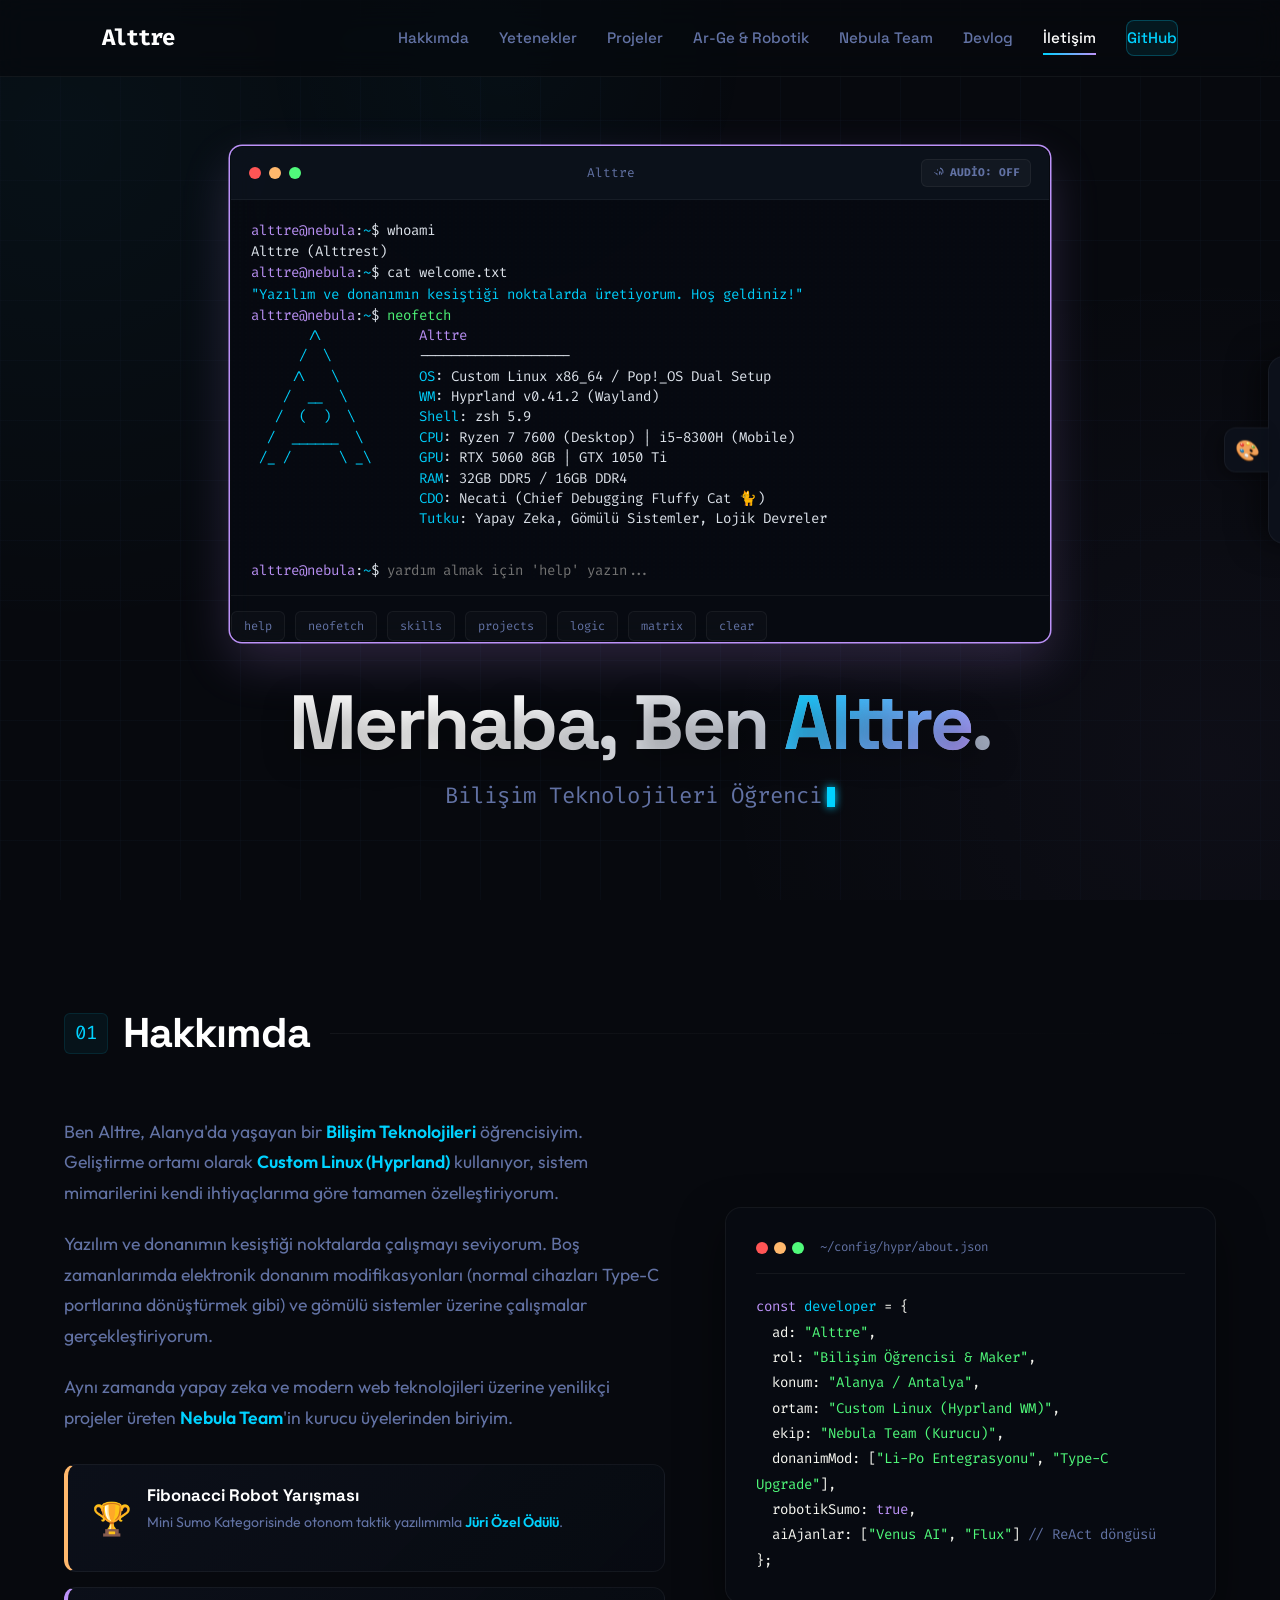
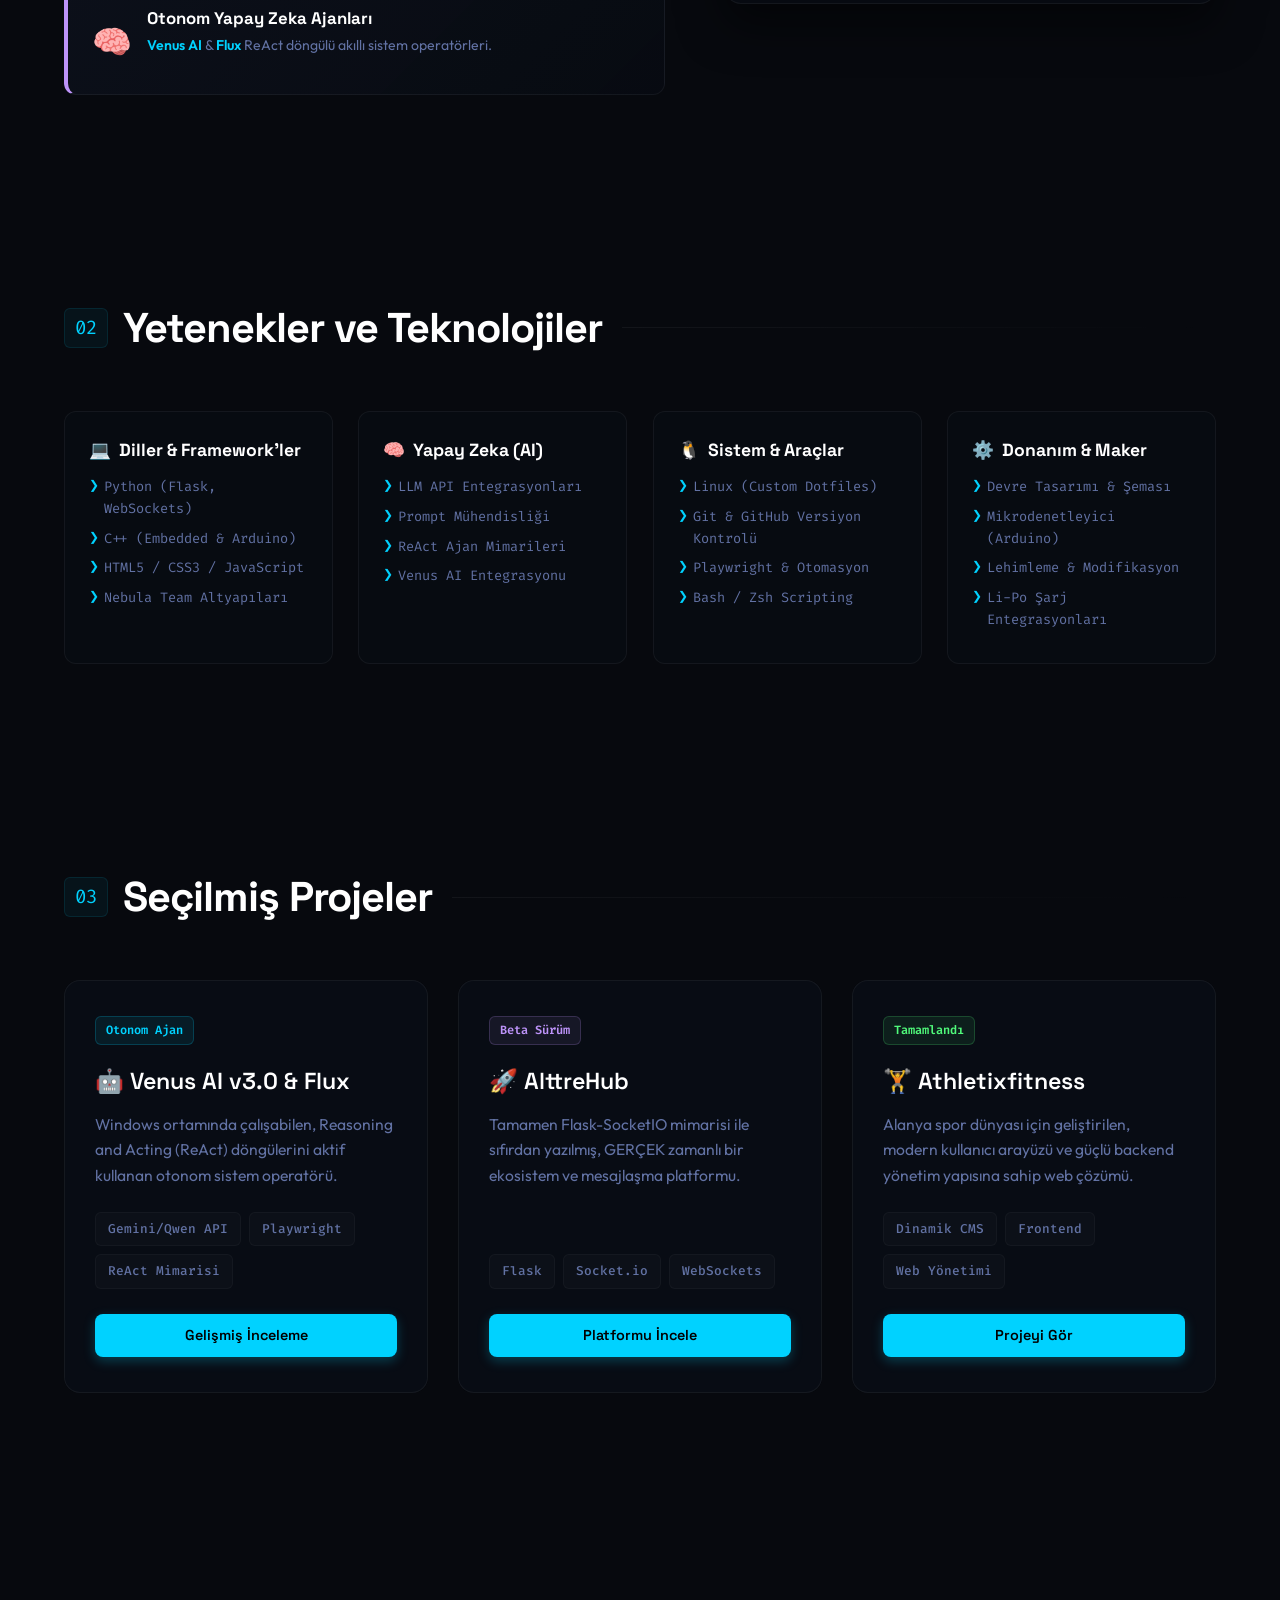
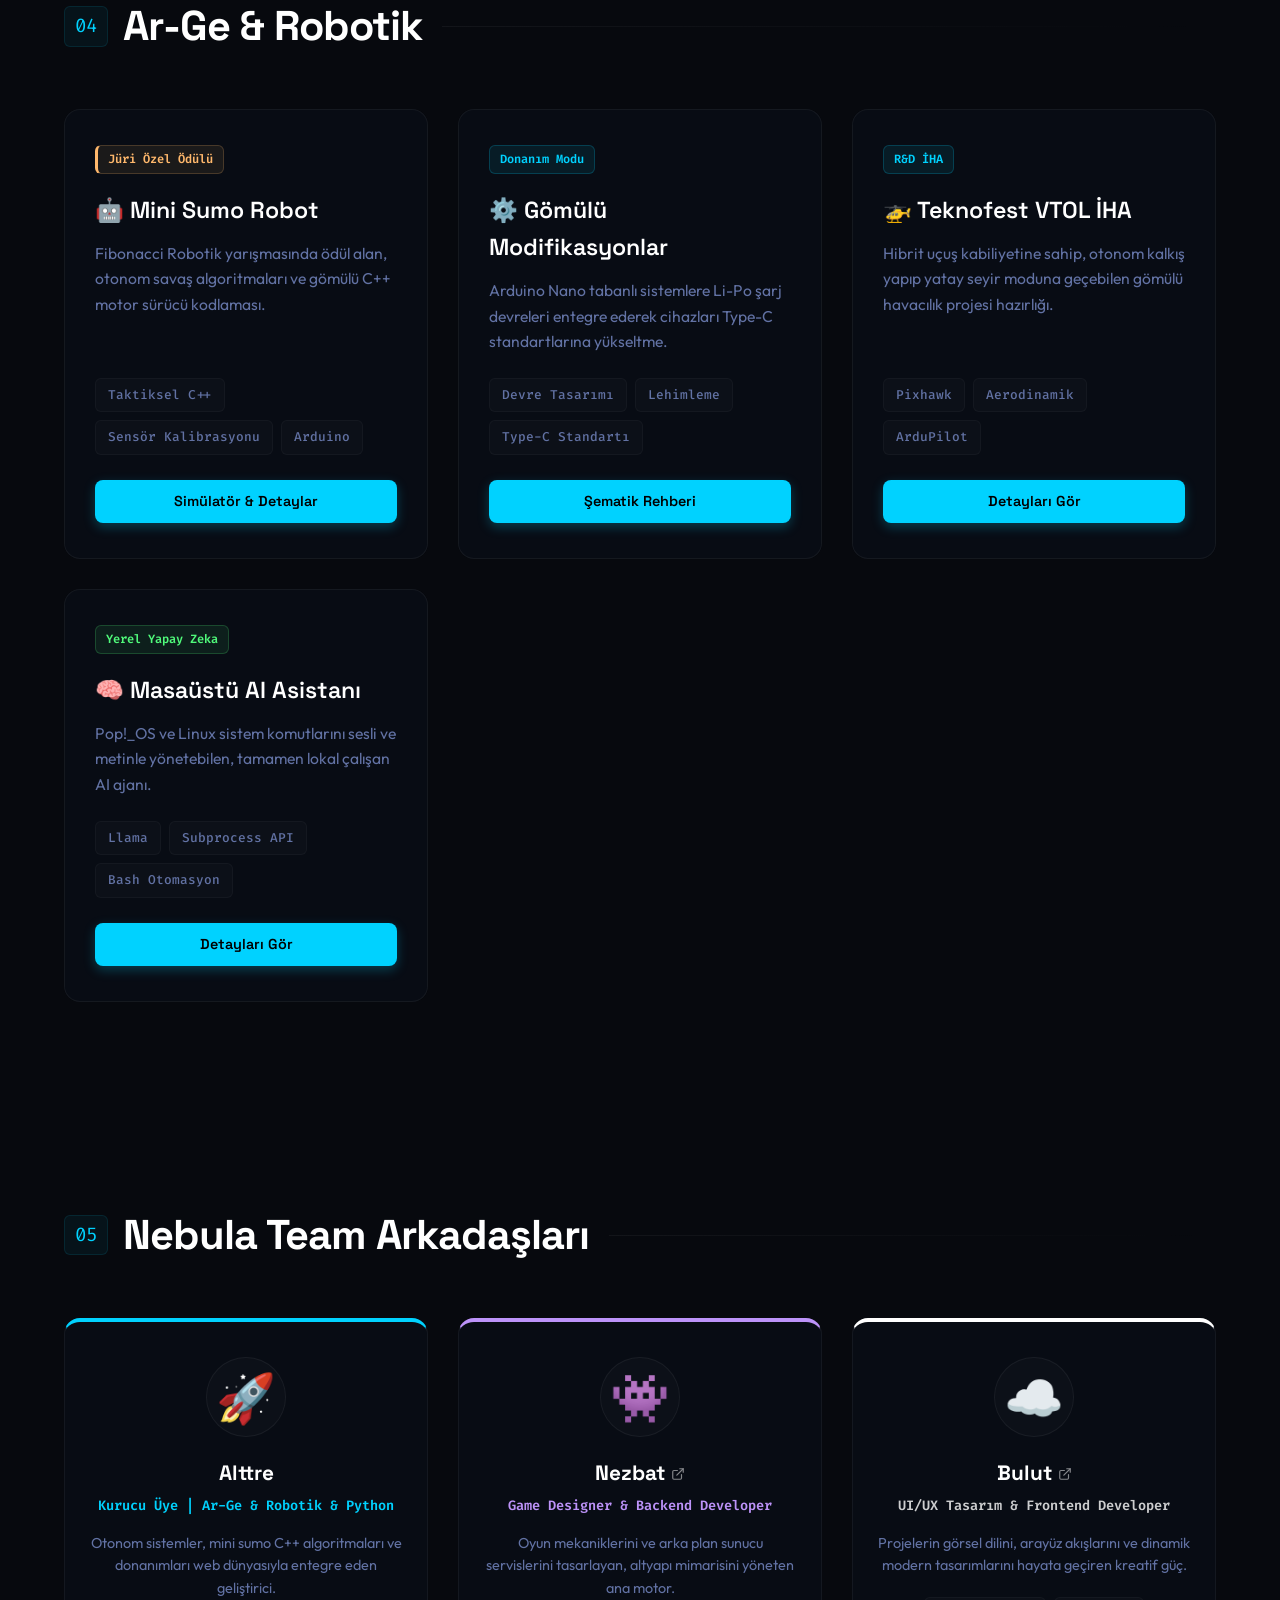
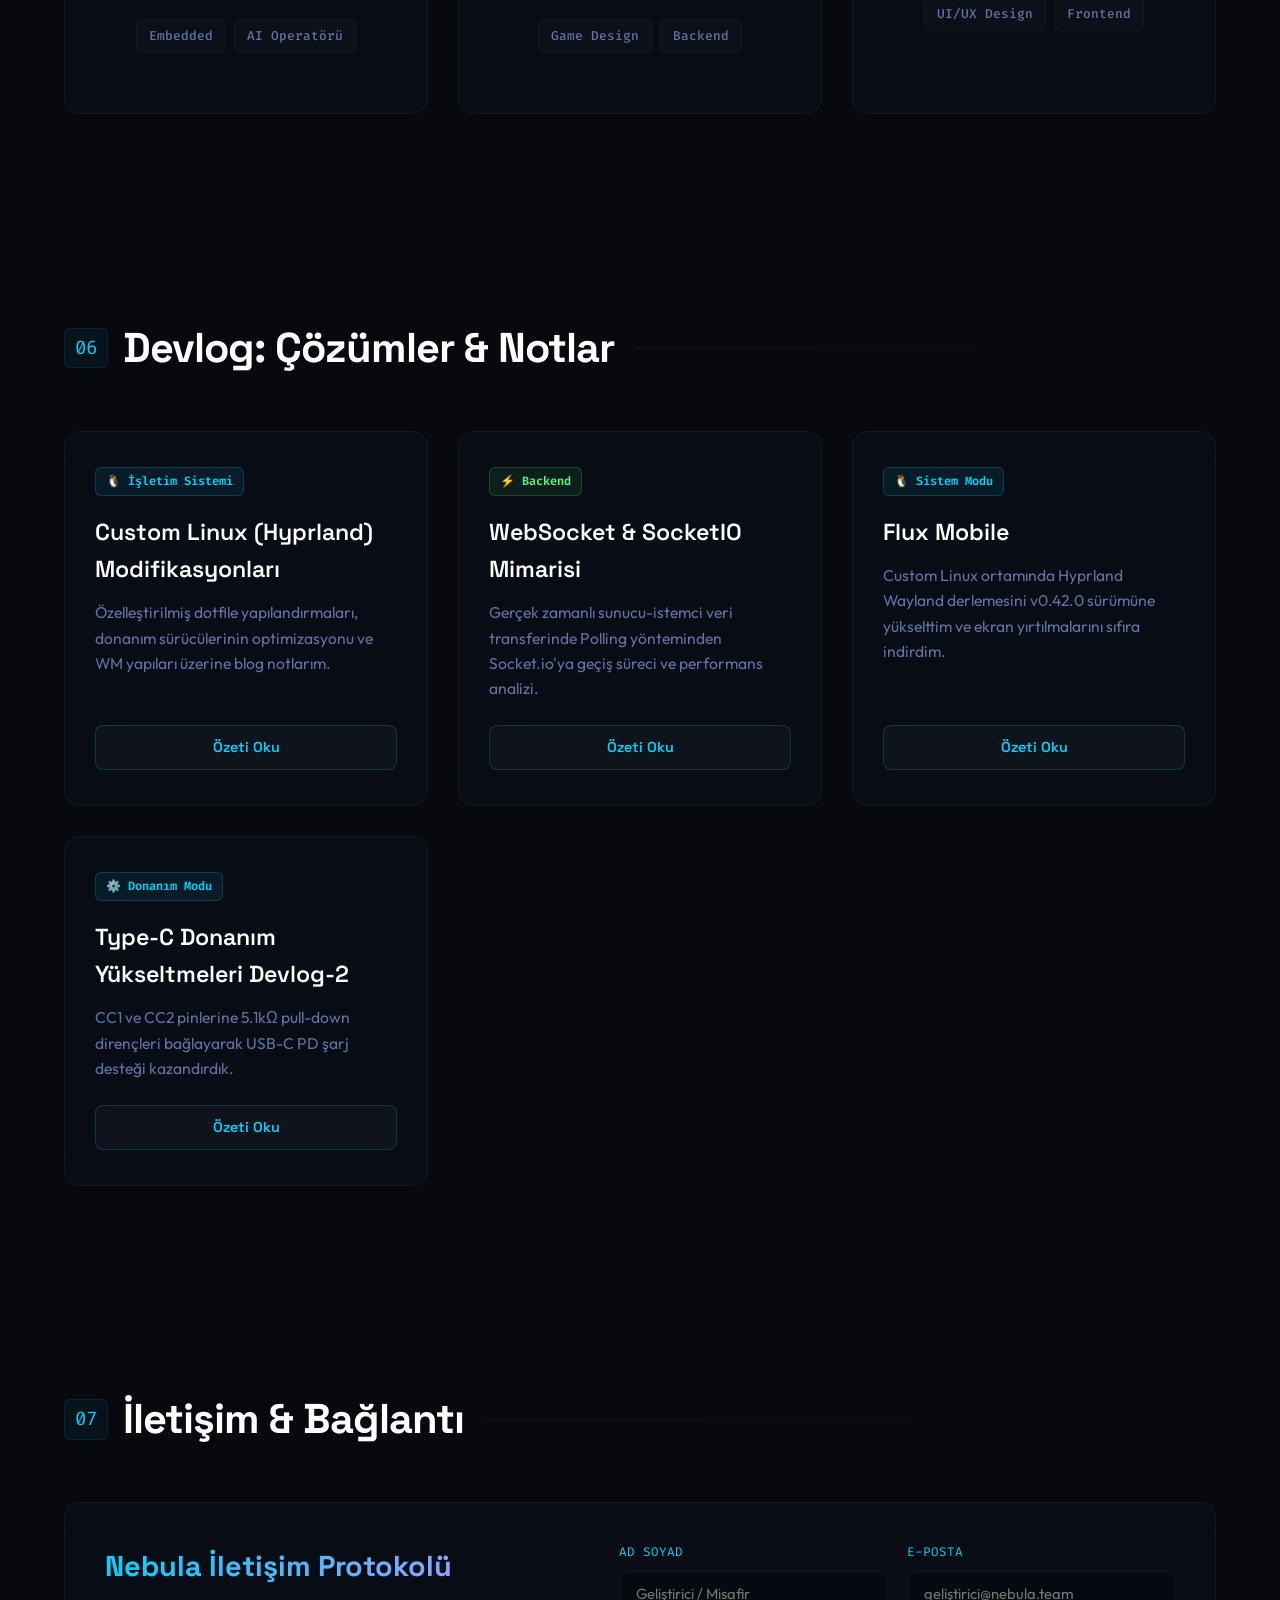
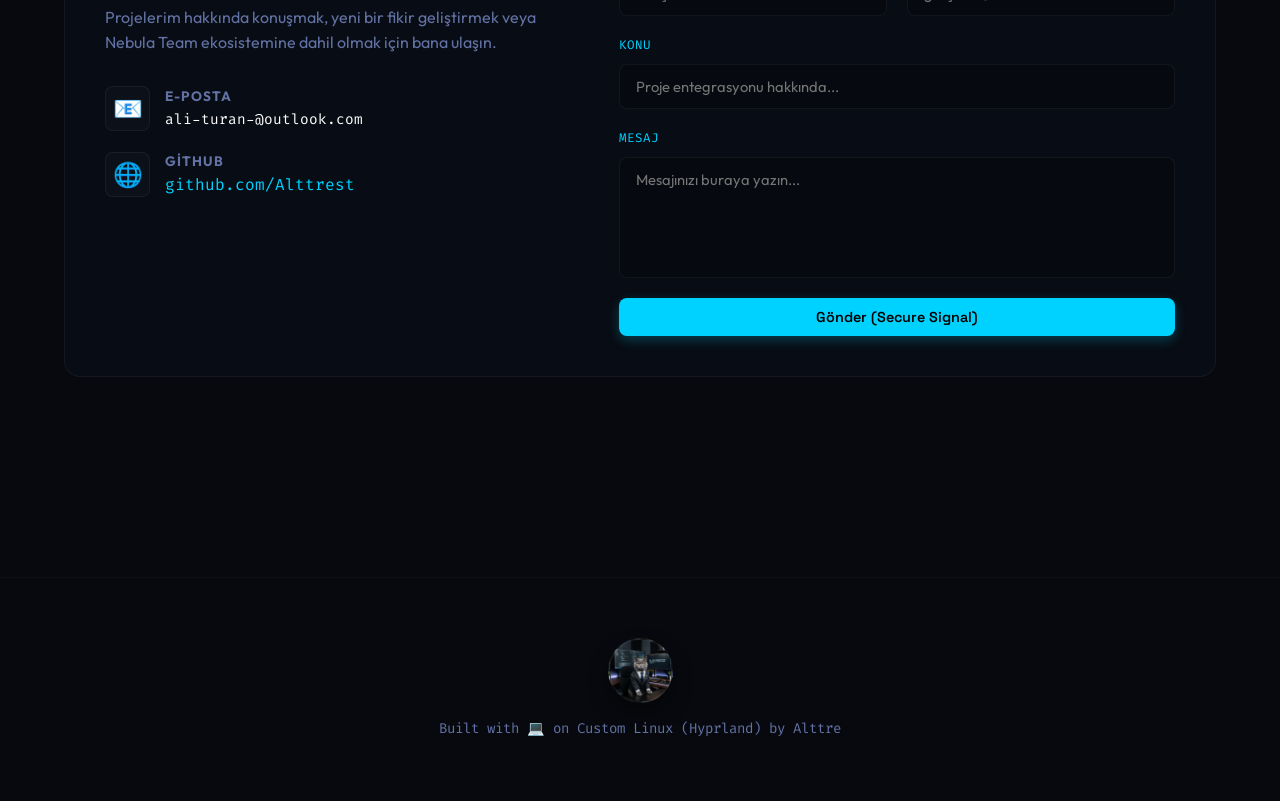
==== index.html @ 8c0cd232 "Maybe Final" ====
<!DOCTYPE html>
<html lang="tr">
<head>
    <meta charset="UTF-8">
    <meta name="viewport" content="width=device-width, initial-scale=1.0">
    <title>Alttre | Bilişim Teknolojileri Öğrencisi, Geliştirici & Maker</title>
    
    <!-- Tab Icon (Dynamic svg rocket) -->
    <link rel="icon" href="data:image/svg+xml,<svg xmlns=%22http://www.w3.org/2000/svg%22 viewBox=%220 0 100 100%22><text y=%22.9em%22 font-size=%2290%22>🚀</text></svg>">

    <!-- SEO Meta Tags -->
    <meta name="description" content="Alanya'da yaşayan bilişim öğrencisi. Otonom yapay zeka ajanları (Venus AI), rekabetçi robotik (Fibonacci Sumo Ödülü), Type-C donanım modifikasyonları ve Custom Linux / Hyprland dotfiles geliştiricisi.">
    <meta name="keywords" content="Alttre, Alttrest, Portfolyo, Linux, Hyprland, Python, Flask, Robotik, Mini Sumo, Maker, Donanım Modifikasyonu, Type-C, Venus AI, Nebula Team">
    <meta name="author" content="Alttre">
    <meta name="robots" content="index, follow">
    <link rel="canonical" href="https://alttre-portfolio.vercel.app/">
    
    <!-- Open Graph Metadata -->
    <meta property="og:type" content="website">
    <meta property="og:title" content="Alttre | Bilişim Teknoloji Öğrencisi & Robotik Maker">
    <meta property="og:description" content="Yazılım ve donanımın kesişiminde, Custom Linux üzerinde üreten bir maker'ın teknoloji dünyası.">
    <meta property="og:image" content="https://alttre-portfolio.vercel.app/assets/necati.png">
    <meta property="og:url" content="https://alttre-portfolio.vercel.app/">

    <!-- JSON-LD Structured Data for Search Engine Rich Snippet -->
    <script type="application/ld+json">
    {
      "@context": "https://schema.org",
      "@type": "Person",
      "name": "Alttre",
      "alternateName": "Alttrest",
      "url": "https://alttre-portfolio.vercel.app/",
      "image": "https://alttre-portfolio.vercel.app/assets/necati.png",
      "description": "Alanya'da yaşayan bilişim öğrencisi, otonom yapay zeka ajanları (Venus AI), rekabetçi robotik ve Custom Linux dotfiles geliştiricisi.",
      "jobTitle": "Bilişim Teknolojileri Öğrencisi, Geliştirici & Maker",
      "knowsAbout": ["Python", "C++", "Linux", "Robotics", "Artificial Intelligence"],
      "sameAs": [
        "https://github.com/Alttrest"
      ]
    }
    </script>

    <!-- Tailwind is NOT used, vanilla CSS is located in style.css -->
    <link rel="stylesheet" href="style.css?v=1.0.3">
</head>

<body>
    <!-- Scroll Progress Bar -->
    <div class="scroll-progress-container">
        <div class="scroll-progress-bar" id="scroll-progress"></div>
    </div>

    <!-- Ambient Grids & Glows -->
    <div class="ambient-mesh"></div>
    <div class="glow-orb"></div>

    <!-- Navigation Header -->
    <nav id="navbar">
        <a href="#" class="logo">Alttre</a>
        <div class="nav-links">
            <a href="#about" class="active-link">Hakkımda</a>
            <a href="#skills">Yetenekler</a>
            <a href="#projects">Projeler</a>
            <a href="#robotics">Ar-Ge & Robotik</a>
            <a href="#team">Nebula Team</a>
            <a href="#devlog">Devlog</a>
            <a href="#contact">İletişim</a>
            <a href="https://github.com/Alttrest" target="_blank" class="nav-btn">GitHub</a>
        </div>
    </nav>

    <!-- Hero & Interactive Terminal Section -->
    <section class="hero">
        <!-- Interactive Terminal Mock (Alacritty / Kitty Style) -->
        <div class="terminal-window reveal" id="terminal" data-nosnippet>
            <div class="terminal-header">
                <div class="terminal-controls">
                    <div class="term-dot red"></div>
                    <div class="term-dot yellow"></div>
                    <div class="term-dot green"></div>
                </div>
                <div class="terminal-title">Alttre</div>
                
                <!-- Audio Toggle Switch (OFF by default) -->
                <div class="audio-toggle" id="audio-btn" title="Klavye Ses Efektleri (Varsayılan: KAPALI)">
                    <svg viewBox="0 0 24 24">
                        <path d="M16.5 12c0-1.77-1.02-3.29-2.5-4.03v8.05c1.48-.73 2.5-2.25 2.5-4.02zM12 4L9.91 6.09 12 8.18V4zm-8 8H6l5 5v-4.18L4.41 10.4 4 12zm16.42.22l1.42 1.42C22.47 12.87 23 11.5 23 10c0-4.28-2.99-7.86-7-8.77v2.06c2.89.86 5 3.54 5 6.71 0 1.25-.33 2.42-.92 3.44zM19 12c0-1.1-.63-2.68-1.5-3.5L16 10l1.5 1.5c.35.35.5.85.5 1.5 0 .5-.15 1-.5 1.5l1.5 1.5c.68-.82 1-2.18 1-3.5z"/>
                    </svg>
                    <span class="audio-status" id="audio-status-txt">Audio: OFF</span>
                </div>
            </div>
            
            <div class="terminal-body" id="term-body">
                <p><span class="term-prompt">alttre@nebula</span>:<span class="term-dir">~</span>$ whoami</p>
                <p>Alttre (Alttrest)</p>
                <p><span class="term-prompt">alttre@nebula</span>:<span class="term-dir">~</span>$ cat welcome.txt</p>
                <p class="term-cyan">"Yazılım ve donanımın kesiştiği noktalarda üretiyorum. Hoş geldiniz!"</p>
                <p><span class="term-prompt">alttre@nebula</span>:<span class="term-dir">~</span>$ <span class="term-success">neofetch</span></p>
                <pre style="font-family: inherit; margin: 0 0 10px 0; white-space: pre-wrap; line-height: 1.45; color: #e2e8f0;">
<span class="term-cyan">       /\         </span>   <span class="term-prompt">Alttre</span>
<span class="term-cyan">      /  \        </span>   -------------------
<span class="term-cyan">     /\   \       </span>   <span class="term-cyan">OS</span>: Custom Linux x86_64 / Pop!_OS Dual Setup
<span class="term-cyan">    /  __  \      </span>   <span class="term-cyan">WM</span>: Hyprland v0.41.2 (Wayland)
<span class="term-cyan">   /  (  )  \     </span>   <span class="term-cyan">Shell</span>: zsh 5.9
<span class="term-cyan">  /  ______  \    </span>   <span class="term-cyan">CPU</span>: Ryzen 7 7600 (Desktop) | i5-8300H (Mobile)
<span class="term-cyan"> /_ /      \ _\   </span>   <span class="term-cyan">GPU</span>: RTX 5060 8GB | GTX 1050 Ti
                     <span class="term-cyan">RAM</span>: 32GB DDR5 / 16GB DDR4
                     <span class="term-cyan">CDO</span>: Necati (Chief Debugging Fluffy Cat 🐈)
                     <span class="term-cyan">Tutku</span>: Yapay Zeka, Gömülü Sistemler, Lojik Devreler
                </pre>
                <div id="terminal-interactive-content"></div>
                <div style="display: flex; align-items: center; margin-top: 10px; width: 100%;">
                    <span class="term-prompt">alttre@nebula</span>:<span class="term-dir">~</span>$&nbsp;
                    <div class="term-input-wrapper">
                        <input type="text" id="terminal-input" class="term-input" placeholder="yardım almak için 'help' yazın..." autocomplete="off" style="width: 100%;">
                        <span class="term-suggestion" id="term-suggest-txt"></span>
                    </div>
                </div>
            </div>
            
            <!-- Quick Command Shortcuts -->
            <div class="terminal-shortcuts">
                <button class="shortcut-btn" onclick="executeTermCmd('help')">help</button>
                <button class="shortcut-btn" onclick="executeTermCmd('neofetch')">neofetch</button>
                <button class="shortcut-btn" onclick="executeTermCmd('skills')">skills</button>
                <button class="shortcut-btn" onclick="executeTermCmd('projects')">projects</button>
                <button class="shortcut-btn" onclick="executeTermCmd('logic')">logic</button>
                <button class="shortcut-btn" onclick="executeTermCmd('matrix')">matrix</button>
                <button class="shortcut-btn" onclick="executeTermCmd('clear')">clear</button>
            </div>
        </div>

        <h1 class="hero-title reveal delay-1">Merhaba, Ben <span class="glow-cyan">Alttre</span>.</h1>
        <div class="typing-sub reveal delay-2">
            <span id="typing-hook"></span><span class="cursor-blink"></span>
        </div>
    </section>

    <!-- About Me Section -->
    <section class="container" id="about">
        <h2 class="section-title reveal">
            <span class="number">01</span> Hakkımda
        </h2>
        <div class="about-wrapper">
            <div class="about-text-content reveal-blur delay-1">
                <p>
                    Ben Alttre, Alanya'da yaşayan bir <strong>Bilişim Teknolojileri</strong> öğrencisiyim. Geliştirme ortamı olarak <strong>Custom Linux (Hyprland)</strong> kullanıyor, sistem mimarilerini kendi ihtiyaçlarıma göre tamamen özelleştiriyorum. 
                </p>
                <p>
                    Yazılım ve donanımın kesiştiği noktalarda çalışmayı seviyorum. Boş zamanlarımda elektronik donanım modifikasyonları (normal cihazları Type-C portlarına dönüştürmek gibi) ve gömülü sistemler üzerine çalışmalar gerçekleştiriyorum. 
                </p>
                <p>
                    Aynı zamanda yapay zeka ve modern web teknolojileri üzerine yenilikçi projeler üreten <strong>Nebula Team</strong>'in kurucu üyelerinden biriyim.
                </p>

                <!-- Custom Achievements / Focus Badges -->
                <div class="achievement-row">
                    <div class="retro-badge gold-border">
                        <span class="retro-badge-icon">🏆</span>
                        <div class="retro-badge-info">
                            <h4>Fibonacci Robot Yarışması</h4>
                            <p>Mini Sumo Kategorisinde otonom taktik yazılımımla <strong>Jüri Özel Ödülü</strong>.</p>
                        </div>
                    </div>
                    <div class="retro-badge purple-border">
                        <span class="retro-badge-icon">🧠</span>
                        <div class="retro-badge-info">
                            <h4>Otonom Yapay Zeka Ajanları</h4>
                            <p><strong>Venus AI</strong> & <strong>Flux</strong> ReAct döngülü akıllı sistem operatörleri.</p>
                        </div>
                    </div>
                </div>
            </div>

            <!-- Arch Spec JSON Visualizer Card -->
            <div class="reveal delay-2">
                <div class="code-board">
                    <div class="code-board-header">
                        <div class="term-dot red"></div>
                        <div class="term-dot yellow"></div>
                        <div class="term-dot green"></div>
                        <span class="code-board-title">~/config/hypr/about.json</span>
                    </div>
                    <div class="code-board-body">
                        <span class="keyword">const</span> <span style="color: var(--arch-cyan);">developer</span> = {<br>
                        &nbsp;&nbsp;ad: <span class="string">"Alttre"</span>,<br>
                        &nbsp;&nbsp;rol: <span class="string">"Bilişim Öğrencisi & Maker"</span>,<br>
                        &nbsp;&nbsp;konum: <span class="string">"Alanya / Antalya"</span>,<br>
                        &nbsp;&nbsp;ortam: <span class="string">"Custom Linux (Hyprland WM)"</span>,<br>
                        &nbsp;&nbsp;ekip: <span class="string">"Nebula Team (Kurucu)"</span>,<br>
                        &nbsp;&nbsp;donanimMod: [<span class="string">"Li-Po Entegrasyonu"</span>, <span class="string">"Type-C Upgrade"</span>],<br>
                        &nbsp;&nbsp;robotikSumo: <span class="keyword">true</span>,<br>
                        &nbsp;&nbsp;aiAjanlar: [<span class="string">"Venus AI"</span>, <span class="string">"Flux"</span>] <span class="comment">// ReAct döngüsü</span><br>
                        };
                    </div>
                </div>
            </div>
        </div>
    </section>

    <!-- Skills Section -->
    <section class="container" id="skills">
        <h2 class="section-title reveal">
            <span class="number">02</span> Yetenekler ve Teknolojiler
        </h2>
        <div class="skills-grid">
            <div class="skill-card reveal-left delay-1">
                <h4><span>💻</span> Diller & Framework'ler</h4>
                <ul class="skill-list-items">
                    <li>Python (Flask, WebSockets)</li>
                    <li>C++ (Embedded & Arduino)</li>
                    <li>HTML5 / CSS3 / JavaScript</li>
                    <li>Nebula Team Altyapıları</li>
                </ul>
            </div>
            <div class="skill-card reveal-skew delay-2">
                <h4><span>🧠</span> Yapay Zeka (AI)</h4>
                <ul class="skill-list-items">
                    <li>LLM API Entegrasyonları</li>
                    <li>Prompt Mühendisliği</li>
                    <li>ReAct Ajan Mimarileri</li>
                    <li>Venus AI Entegrasyonu</li>
                </ul>
            </div>
            <div class="skill-card reveal-scale delay-3">
                <h4><span>🐧</span> Sistem & Araçlar</h4>
                <ul class="skill-list-items">
                    <li>Linux (Custom Dotfiles)</li>
                    <li>Git & GitHub Versiyon Kontrolü</li>
                    <li>Playwright & Otomasyon</li>
                    <li>Bash / Zsh Scripting</li>
                </ul>
            </div>
            <div class="skill-card reveal-right delay-4">
                <h4><span>⚙️</span> Donanım & Maker</h4>
                <ul class="skill-list-items">
                    <li>Devre Tasarımı & Şeması</li>
                    <li>Mikrodenetleyici (Arduino)</li>
                    <li>Lehimleme & Modifikasyon</li>
                    <li>Li-Po Şarj Entegrasyonları</li>
                </ul>
            </div>
        </div>
    </section>

    <!-- Selected Projects Section -->
    <section class="container" id="projects">
        <h2 class="section-title reveal">
            <span class="number">03</span> Seçilmiş Projeler
        </h2>
        <div class="grid">
            <!-- Venus AI Agent -->
            <div class="card reveal-left">
                <span class="badge dev">Otonom Ajan</span>
                <h3>🤖 Venus AI v3.0 & Flux</h3>
                <p>Windows ortamında çalışabilen, Reasoning and Acting (ReAct) döngülerini aktif kullanan otonom sistem operatörü.</p>
                <div class="tags">
                    <span class="tag">Gemini/Qwen API</span>
                    <span class="tag">Playwright</span>
                    <span class="tag">ReAct Mimarisi</span>
                </div>
                <a onclick="openDetailModal('venus_ai')" class="card-link">Gelişmiş İnceleme</a>
            </div>

            <!-- AlttreHub -->
            <div class="card reveal-scale delay-1">
                <span class="badge beta">Beta Sürüm</span>
                <h3>🚀 AlttreHub</h3>
                <p>Tamamen Flask-SocketIO mimarisi ile sıfırdan yazılmış, GERÇEK zamanlı bir ekosistem ve mesajlaşma platformu.</p>
                <div class="tags">
                    <span class="tag">Flask</span>
                    <span class="tag">Socket.io</span>
                    <span class="tag">WebSockets</span>
                </div>
                <a onclick="openDetailModal('alttrehub')" class="card-link">Platformu İncele</a>
            </div>

            <!-- Athletixfitness -->
            <div class="card reveal-right delay-2">
                <span class="badge success">Tamamlandı</span>
                <h3>🏋️ Athletixfitness</h3>
                <p>Alanya spor dünyası için geliştirilen, modern kullanıcı arayüzü ve güçlü backend yönetim yapısına sahip web çözümü.</p>
                <div class="tags">
                    <span class="tag">Dinamik CMS</span>
                    <span class="tag">Frontend</span>
                    <span class="tag">Web Yönetimi</span>
                </div>
                <a onclick="openDetailModal('athletix')" class="card-link">Projeyi Gör</a>
            </div>
        </div>
    </section>

    <!-- R&D and Robotics Section -->
    <section class="container" id="robotics">
        <h2 class="section-title reveal">
            <span class="number">04</span> Ar-Ge & Robotik
        </h2>
        <div class="grid">
            <!-- Mini Sumo -->
            <div class="card reveal-left">
                <span class="badge gold">Jüri Özel Ödülü</span>
                <h3>🤖 Mini Sumo Robot</h3>
                <p>Fibonacci Robotik yarışmasında ödül alan, otonom savaş algoritmaları ve gömülü C++ motor sürücü kodlaması.</p>
                <div class="tags">
                    <span class="tag">Taktiksel C++</span>
                    <span class="tag">Sensör Kalibrasyonu</span>
                    <span class="tag">Arduino</span>
                </div>
                <a onclick="openDetailModal('minisumo')" class="card-link">Simülatör & Detaylar</a>
            </div>

            <!-- Hardware Modding -->
            <div class="card reveal-scale delay-1">
                <span class="badge dev">Donanım Modu</span>
                <h3>⚙️ Gömülü Modifikasyonlar</h3>
                <p>Arduino Nano tabanlı sistemlere Li-Po şarj devreleri entegre ederek cihazları Type-C standartlarına yükseltme.</p>
                <div class="tags">
                    <span class="tag">Devre Tasarımı</span>
                    <span class="tag">Lehimleme</span>
                    <span class="tag">Type-C Standartı</span>
                </div>
                <a onclick="openDetailModal('hardware_mods')" class="card-link">Şematik Rehberi</a>
            </div>

            <!-- Teknofest VTOL -->
            <div class="card reveal-scale delay-2">
                <span class="badge dev">R&D İHA</span>
                <h3>🚁 Teknofest VTOL İHA</h3>
                <p>Hibrit uçuş kabiliyetine sahip, otonom kalkış yapıp yatay seyir moduna geçebilen gömülü havacılık projesi hazırlığı.</p>
                <div class="tags">
                    <span class="tag">Pixhawk</span>
                    <span class="tag">Aerodinamik</span>
                    <span class="tag">ArduPilot</span>
                </div>
                <a onclick="openDetailModal('vtol')" class="card-link">Detayları Gör</a>
            </div>

            <!-- Desktop AI Agent -->
            <div class="card reveal-right delay-3">
                <span class="badge success">Yerel Yapay Zeka</span>
                <h3>🧠 Masaüstü AI Asistanı</h3>
                <p>Pop!_OS ve Linux sistem komutlarını sesli ve metinle yönetebilen, tamamen lokal çalışan AI ajanı.</p>
                <div class="tags">
                    <span class="tag">Llama</span>
                    <span class="tag">Subprocess API</span>
                    <span class="tag">Bash Otomasyon</span>
                </div>
                <a onclick="openDetailModal('ai_agent')" class="card-link">Detayları Gör</a>
            </div>
        </div>
    </section>

    <!-- Nebula Team Section -->
    <section class="container" id="team">
        <h2 class="section-title reveal">
            <span class="number">05</span> Nebula Team Arkadaşları
        </h2>
        <div class="team-grid">
            <!-- Alttre -->
            <div class="team-card alttre-card reveal-scale">
                <div class="team-avatar">🚀</div>
                <h3>Alttre</h3>
                <p class="team-role">Kurucu Üye | Ar-Ge & Robotik & Python</p>
                <p class="team-desc">Otonom sistemler, mini sumo C++ algoritmaları ve donanımları web dünyasıyla entegre eden geliştirici.</p>
                <div class="tags" style="justify-content: center;">
                    <span class="tag">Embedded</span>
                    <span class="tag">AI Operatörü</span>
                </div>
            </div>

            <!-- Nezbat -->
            <a href="https://nevzat-portfolio.vercel.app/" target="_blank" class="team-card nezbat-card external-link-card reveal-scale delay-1" style="text-decoration: none; color: inherit;">
                <div class="team-avatar">👾</div>
                <h3>Nezbat 
                    <svg viewBox="0 0 24 24" fill="none" stroke="currentColor" stroke-width="2" stroke-linecap="round" stroke-linejoin="round">
                        <path d="M18 13v6a2 2 0 0 1-2 2H5a2 2 0 0 1-2-2V8a2 2 0 0 1 2-2h6"></path><polyline points="15 3 21 3 21 9"></polyline><line x1="10" y1="14" x2="21" y2="3"></line>
                    </svg>
                </h3>
                <p class="team-role">Game Designer & Backend Developer</p>
                <p class="team-desc">Oyun mekaniklerini ve arka plan sunucu servislerini tasarlayan, altyapı mimarisini yöneten ana motor.</p>
                <div class="tags" style="justify-content: center;">
                    <span class="tag">Game Design</span>
                    <span class="tag">Backend</span>
                </div>
            </a>

            <!-- Bulut -->
            <a href="https://bulut-portfolio.vercel.app/" target="_blank" class="team-card bulut-card external-link-card reveal-scale delay-2" style="text-decoration: none; color: inherit;">
                <div class="team-avatar">☁️</div>
                <h3>Bulut 
                    <svg viewBox="0 0 24 24" fill="none" stroke="currentColor" stroke-width="2" stroke-linecap="round" stroke-linejoin="round">
                        <path d="M18 13v6a2 2 0 0 1-2 2H5a2 2 0 0 1-2-2V8a2 2 0 0 1 2-2h6"></path><polyline points="15 3 21 3 21 9"></polyline><line x1="10" y1="14" x2="21" y2="3"></line>
                    </svg>
                </h3>
                <p class="team-role">UI/UX Tasarım & Frontend Developer</p>
                <p class="team-desc">Projelerin görsel dilini, arayüz akışlarını ve dinamik modern tasarımlarını hayata geçiren kreatif güç.</p>
                <div class="tags" style="justify-content: center;">
                    <span class="tag">UI/UX Design</span>
                    <span class="tag">Frontend</span>
                </div>
            </a>
        </div>
    </section>

    <!-- Devlog Section -->
    <section class="container" id="devlog">
        <h2 class="section-title reveal">
            <span class="number">06</span> Devlog: Çözümler & Notlar
        </h2>
        <div class="grid">
            <div class="card reveal-skew delay-1">
                <span class="badge dev">🐧 İşletim Sistemi</span>
                <h3>Custom Linux (Hyprland) Modifikasyonları</h3>
                <p>Özelleştirilmiş dotfile yapılandırmaları, donanım sürücülerinin optimizasyonu ve WM yapıları üzerine blog notlarım.</p>
                <a onclick="openDetailModal('devlog_arch')" class="card-link card-link-sec">Özeti Oku</a>
            </div>
            <div class="card reveal-blur delay-2">
                <span class="badge success">⚡ Backend</span>
                <h3>WebSocket & SocketIO Mimarisi</h3>
                <p>Gerçek zamanlı sunucu-istemci veri transferinde Polling yönteminden Socket.io'ya geçiş süreci ve performans analizi.</p>
                <a onclick="openDetailModal('devlog_socket')" class="card-link card-link-sec">Özeti Oku</a>
            </div>
        </div>
    </section>

    <!-- Contact Section -->
    <section class="container" id="contact">
        <h2 class="section-title reveal">
            <span class="number">07</span> İletişim & Bağlantı
        </h2>
        <div class="contact-wrapper reveal delay-1">
            <div class="contact-info">
                <h3>Nebula İletişim Protokolü</h3>
                <p>
                    Projelerim hakkında konuşmak, yeni bir fikir geliştirmek veya Nebula Team ekosistemine dahil olmak için bana ulaşın.
                </p>
                <div class="contact-details-list">
                    <div class="contact-detail-item">
                        <span class="detail-icon">📧</span>
                        <div class="detail-text">
                            <h4>E-posta</h4>
                            <p>ali-turan-@outlook.com</p>
                        </div>
                    </div>
                    <div class="contact-detail-item">
                        <span class="detail-icon">🌐</span>
                        <div class="detail-text">
                            <h4>GitHub</h4>
                            <a href="https://github.com/Alttrest" target="_blank" style="color: var(--arch-cyan); text-decoration: none; font-family: var(--font-mono);">github.com/Alttrest</a>
                        </div>
                    </div>
                </div>
            </div>
            
            <form class="contact-form" id="contact-form-el" onsubmit="handleFormSubmit(event)">
                <input type="hidden" name="access_key" value="cbadadce-65e4-4430-a85a-6aef0ca05bf3">
                <div class="form-row">
                    <div class="form-group">
                        <label for="form-name">Ad Soyad</label>
                        <input type="text" id="form-name" name="name" required placeholder="Geliştirici / Misafir">
                    </div>
                    <div class="form-group">
                        <label for="form-email">E-posta</label>
                        <input type="email" id="form-email" name="email" required placeholder="geliştirici@nebula.team">
                    </div>
                </div>
                <div class="form-group">
                    <label for="form-subject">Konu</label>
                    <input type="text" id="form-subject" name="subject" required placeholder="Proje entegrasyonu hakkında...">
                </div>
                <div class="form-group">
                    <label for="form-message">Mesaj</label>
                    <textarea id="form-message" name="message" required rows="5" placeholder="Mesajınızı buraya yazın..."></textarea>
                </div>
                <button type="submit" class="card-link" style="width: 100%; border: none;">
                    Gönder (Secure Signal)
                </button>
            </form>
        </div>
    </section>

    <!-- Footer with /uses trigger (CDO Necati focus) -->
    <footer onclick="openUsesModal()" title="Çalışma ve Test Donanım Sistemlerimi Görmek İçin Tıklayın!">
        <div class="footer-glow"></div>
        <div class="footer-cat-badge" style="background-image: url('assets/necati.png')"></div>
        <p>Built with <span style="color: var(--arch-cyan);">💻</span> on Custom Linux (Hyprland) by Alttre</p>
    </footer>

    <!-- Uses Workspace Hardware Spec Modal -->
    <div id="uses-modal" class="modal-backdrop">
        <div class="modal-box">
            <button class="close-btn" onclick="closeUsesModal(event)">✕</button>

            <div style="text-align: center; margin-bottom: 25px;">
                <!-- Cyberpunk Cat CDO profile image -->
                <div style="
                    width: 100px; height: 100px; 
                    margin: 0 auto 12px; 
                    border-radius: 50%; 
                    border: 3px solid var(--arch-cyan); 
                    background-image: url('assets/necati.png'); 
                    background-size: cover; 
                    background-position: center;
                    box-shadow: 0 0 20px var(--arch-cyan-glow);
                "></div>
                <h3 style="color: var(--text-white); font-size: 1.4rem; margin-bottom: 4px;">Necati</h3>
                <p style="color: var(--arch-cyan); font-family: var(--font-mono); font-size: 0.82rem;">Chief Debugging Officer (CDO)</p>
            </div>

            <!-- Setup selection tabs -->
            <div class="setup-toggle-bar">
                <div class="setup-tab active" id="tab-setup1" onclick="switchSetupTab(1)">Setup 1 (Mobile Ar-Ge)</div>
                <div class="setup-tab" id="tab-setup2" onclick="switchSetupTab(2)">Setup 2 (Battlestation Desktop)</div>
            </div>

            <!-- Setup 1 Specs (Original PopOS Mobile Setup) -->
            <div class="hardware-list active" id="specs-setup1">
                <div class="uses-item">
                    <div class="uses-icon">💻</div>
                    <div class="uses-details">
                        <h4>İşlemci (CPU)</h4>
                        <p>Intel Core i5-8300H @ 2.30GHz (8 Çekirdek)</p>
                    </div>
                </div>
                <div class="uses-item">
                    <div class="uses-icon">🎮</div>
                    <div class="uses-details">
                        <h4>Ekran Kartı (GPU)</h4>
                        <p>NVIDIA GeForce GTX 1050 Ti Mobile + Intel UHD 630</p>
                    </div>
                </div>
                <div class="uses-item">
                    <div class="uses-icon">🧠</div>
                    <div class="uses-details">
                        <h4>Bellek (RAM)</h4>
                        <p>16 GB DDR4 Dual-Channel</p>
                    </div>
                </div>
                <div class="uses-item">
                    <div class="uses-icon">🐧</div>
                    <div class="uses-details">
                        <h4>İşletim Sistemi</h4>
                        <p>Pop!_OS 24.04 LTS (Artemis Environment)</p>
                    </div>
                </div>
                <div class="uses-item">
                    <div class="uses-icon">🎧</div>
                    <div class="uses-details">
                        <h4>Çevre Birimleri</h4>
                        <p>Razer BlackShark V2 Pro & SteelSeries Arctis Nova 3</p>
                    </div>
                </div>
            </div>

            <!-- Setup 2 Specs (Ryzen 7 7600 + RTX 5060 Arch Setup) -->
            <div class="hardware-list" id="specs-setup2">
                <div class="uses-item">
                    <div class="uses-icon">🖥️</div>
                    <div class="uses-details">
                        <h4>İşlemci (CPU)</h4>
                        <p>AMD Ryzen 7 7600 @ 3.8GHz (12 Threads)</p>
                    </div>
                </div>
                <div class="uses-item">
                    <div class="uses-icon">⚡</div>
                    <div class="uses-details">
                        <h4>Ekran Kartı (GPU)</h4>
                        <p>NVIDIA GeForce RTX 5060 Desktop 8GB</p>
                    </div>
                </div>
                <div class="uses-item">
                    <div class="uses-icon">🧠</div>
                    <div class="uses-details">
                        <h4>Bellek (RAM)</h4>
                        <p>32 GB DDR5 High-Speed Dual-Channel</p>
                    </div>
                </div>
                <div class="uses-item">
                    <div class="uses-icon">🐧</div>
                    <div class="uses-details">
                        <h4>İşletim Sistemi</h4>
                        <p>Custom Linux (Hyprland Tiling Window Manager)</p>
                    </div>
                </div>
                <div class="uses-item">
                    <div class="uses-icon">🛠️</div>
                    <div class="uses-details">
                        <h4>Klavye / Mouse</h4>
                        <p>Custom Hot-swappable Mechanical Keyboard & Razer Viper</p>
                    </div>
                </div>
            </div>

            <p style="margin-top: 25px; color: var(--arch-cyan); font-size: 0.85rem; font-family: var(--font-mono); text-align: center; opacity: 0.8;">
                > CDO Necati approves this setup for daily code compilation.
            </p>
        </div>
    </div>

    <!-- Generic Interactive Detailed Modal -->
    <div id="detail-modal" class="modal-backdrop">
        <div class="modal-box">
            <button class="close-btn" onclick="closeDetailModal()">✕</button>
            <div id="modal-header" class="detail-header">Proje Detayı</div>
            
            <div id="modal-summary" class="detail-summary">Açıklamalar...</div>
            
            <!-- Custom Micro Widgets Holder (Inserted dynamically via JS) -->
            <div id="modal-interactive-widget"></div>

            <div style="font-family: var(--font-mono); color: var(--text-muted); margin: 20px 0 10px 0; font-size: 0.82rem;">$ cat sources.txt</div>
            <div id="modal-sources" class="source-links"></div>
        </div>
    </div>

    <!-- Floating Cursor Picker Side Panel -->
    <div id="cursor-selector-panel" class="cursor-panel-collapsed">
        <button id="cursor-panel-toggle" title="İmleç Logo Seçici">🎨</button>
        <div class="cursor-panel-content">
            <h4>İmleç Logosu</h4>
            <div class="cursor-grid">
                <button class="cursor-choice-btn" onclick="selectCursorLogo('🚀')">🚀</button>
                <button class="cursor-choice-btn" onclick="selectCursorLogo('👾')">👾</button>
                <button class="cursor-choice-btn" onclick="selectCursorLogo('☁️')">☁️</button>
                <button class="cursor-choice-btn" onclick="selectCursorLogo('🐈')">🐈</button>
                <button class="cursor-choice-btn" onclick="selectCursorLogo('💻')">💻</button>
                <button class="cursor-choice-btn" onclick="selectCursorLogo('🧠')">🧠</button>
                <button class="cursor-choice-btn" onclick="selectCursorLogo('⚙️')">⚙️</button>
                <button class="cursor-choice-btn reset-btn" onclick="selectCursorLogo('reset')" title="Varsayılan İmleç">✕</button>
            </div>
        </div>
    </div>

    <!-- Scroll to Top Button with Circular Progress -->
    <button id="scroll-to-top" class="scroll-to-top-btn" title="Yukarı Çık">
        <svg class="progress-ring" width="48" height="48">
            <circle class="progress-ring-circle" cx="24" cy="24" r="23"/>
        </svg>
        <span class="arrow-icon">▲</span>
    </button>

    <!-- Custom Cursor Follower Element -->
    <div id="custom-cursor-follower" style="display: none;">🚀</div>

    <!-- App Logic Script -->
    <script src="app.js?v=1.0.3"></script>
</body>
</html>
---- style.css ----
/* 
  =========================================
  ARCH-HYPRLAND CYBER-TERMINAL PORTFOLIO
  Author: Alttre (Alttrest)
  Vanilla CSS Theme System
  =========================================
*/

/* Google Fonts Import */
@import url('https://fonts.googleapis.com/css2?family=Fira+Code:wght@400;500;700&family=Outfit:wght@300;400;500;600;700;800&family=Space+Grotesk:wght@400;500;600;700&display=swap');

/* Modern Design Tokens & HSL Variables */
:root {
    --bg-color: #07090e;
    --card-bg: rgba(13, 18, 29, 0.45);
    --card-border: rgba(255, 255, 255, 0.05);
    
    /* Neon Glow Brand Colors (HSL tailored) */
    --arch-cyan: #00d2ff;
    --arch-cyan-glow: rgba(0, 210, 255, 0.25);
    
    --hypr-purple: #bd93f9;
    --hypr-purple-glow: rgba(189, 147, 249, 0.25);
    
    --term-green: #50fa7b;
    --term-green-glow: rgba(80, 250, 123, 0.25);
    
    --award-gold: #ffb86c;
    --award-gold-glow: rgba(255, 184, 108, 0.25);
    
    --danger-red: #ff5555;
    
    /* Text colors */
    --text-main: #f8f8f2;
    --text-muted: #6272a4;
    --text-white: #ffffff;
    
    /* Fonts */
    --font-sans: 'Outfit', sans-serif;
    --font-display: 'Space Grotesk', sans-serif;
    --font-mono: 'Fira Code', 'JetBrains Mono', monospace;

    /* Transition defaults */
    --transition-smooth: all 0.4s cubic-bezier(0.16, 1, 0.3, 1);
}

/* Custom Scrollbar */
::-webkit-scrollbar {
    width: 6px;
}
::-webkit-scrollbar-track {
    background: var(--bg-color);
}
::-webkit-scrollbar-thumb {
    background: rgba(255, 255, 255, 0.1);
    border-radius: 10px;
    border: 1px solid transparent;
}
::-webkit-scrollbar-thumb:hover {
    background: var(--arch-cyan);
    box-shadow: 0 0 10px var(--arch-cyan-glow);
}

/* Reset and Global Styles */
* {
    margin: 0;
    padding: 0;
    box-sizing: border-box;
    outline: none;
}

html {
    scroll-behavior: smooth;
    font-size: 16px;
}

body {
    background-color: var(--bg-color);
    color: var(--text-main);
    font-family: var(--font-sans);
    line-height: 1.6;
    overflow-x: hidden;
    background-image:
        radial-gradient(circle at 5% 15%, rgba(0, 210, 255, 0.04), transparent 35%),
        radial-gradient(circle at 95% 85%, rgba(189, 147, 249, 0.04), transparent 35%);
    background-attachment: fixed;
}

/* Cybernetic Mesh Overlay */
.ambient-mesh {
    position: fixed;
    top: 0;
    left: 0;
    width: 100vw;
    height: 100vh;
    pointer-events: none;
    z-index: -2;
    background: 
        linear-gradient(rgba(18, 24, 38, 0.3) 1px, transparent 1px),
        linear-gradient(90deg, rgba(18, 24, 38, 0.3) 1px, transparent 1px);
    background-size: 60px 60px;
}

.glow-orb {
    position: fixed;
    width: 500px;
    height: 500px;
    background: radial-gradient(circle, rgba(0, 210, 255, 0.03) 0%, transparent 70%);
    top: -200px;
    left: 20%;
    z-index: -1;
    pointer-events: none;
    animation: pulseOrb 12s infinite alternate;
}

@keyframes pulseOrb {
    0% { transform: translateY(0) scale(1); opacity: 0.8; }
    100% { transform: translateY(50px) scale(1.2); opacity: 0.5; }
}

/* Scroll-based Reveal System */
.reveal {
    opacity: 0;
    transform: translateY(50px);
    transition: opacity 1.1s cubic-bezier(0.16, 1, 0.3, 1), transform 1.1s cubic-bezier(0.16, 1, 0.3, 1);
}

.reveal-left {
    opacity: 0;
    transform: translateX(-65px);
    transition: opacity 1.1s cubic-bezier(0.16, 1, 0.3, 1), transform 1.1s cubic-bezier(0.16, 1, 0.3, 1);
}

.reveal-right {
    opacity: 0;
    transform: translateX(65px);
    transition: opacity 1.1s cubic-bezier(0.16, 1, 0.3, 1), transform 1.1s cubic-bezier(0.16, 1, 0.3, 1);
}

.reveal-scale {
    opacity: 0;
    transform: scale(0.9) translateY(40px);
    transition: opacity 1.1s cubic-bezier(0.16, 1, 0.3, 1), transform 1.1s cubic-bezier(0.16, 1, 0.3, 1);
}

.reveal-blur {
    opacity: 0;
    filter: blur(8px);
    transform: translateY(30px);
    transition: opacity 1.1s cubic-bezier(0.16, 1, 0.3, 1), filter 1.1s cubic-bezier(0.16, 1, 0.3, 1), transform 1.1s cubic-bezier(0.16, 1, 0.3, 1);
}

.reveal-skew {
    opacity: 0;
    transform: skewY(2deg) translateY(50px);
    transition: opacity 1.1s cubic-bezier(0.16, 1, 0.3, 1), transform 1.1s cubic-bezier(0.16, 1, 0.3, 1);
}

.reveal.active,
.reveal-left.active,
.reveal-right.active,
.reveal-scale.active,
.reveal-blur.active,
.reveal-skew.active {
    opacity: 1;
    filter: blur(0);
    transform: translate(0) scale(1) skewY(0);
}

.delay-1 { transition-delay: 0.12s; }
.delay-2 { transition-delay: 0.24s; }
.delay-3 { transition-delay: 0.36s; }
.delay-4 { transition-delay: 0.48s; }
.delay-5 { transition-delay: 0.6s; }
.delay-6 { transition-delay: 0.72s; }
.delay-7 { transition-delay: 0.84s; }
.delay-8 { transition-delay: 0.96s; }

/* Scroll Progress Bar at the top of the page */
.scroll-progress-container {
    position: fixed;
    top: 0;
    left: 0;
    width: 100%;
    height: 3px;
    background: transparent;
    z-index: 10001; /* Above navbar */
    pointer-events: none;
}
.scroll-progress-bar {
    height: 100%;
    width: 0%;
    background: linear-gradient(90deg, var(--arch-cyan), var(--hypr-purple));
    box-shadow: 0 0 10px var(--arch-cyan-glow), 0 0 5px var(--hypr-purple-glow);
    transition: width 0.05s linear;
}

/* Scroll-to-Top Button with Circular SVG Progress Loader */
.scroll-to-top-btn {
    position: fixed;
    bottom: 30px;
    right: 30px;
    width: 48px;
    height: 48px;
    border-radius: 50%;
    background: rgba(13, 18, 29, 0.85);
    backdrop-filter: blur(10px);
    -webkit-backdrop-filter: blur(10px);
    border: 1px solid var(--card-border);
    cursor: pointer;
    display: flex;
    align-items: center;
    justify-content: center;
    z-index: 999;
    opacity: 0;
    visibility: hidden;
    transform: translateY(20px) scale(0.8);
    transition: opacity 0.4s, transform 0.4s, border-color 0.3s, visibility 0.4s;
    box-shadow: 0 5px 20px rgba(0, 0, 0, 0.5);
}

.scroll-to-top-btn.show {
    opacity: 1;
    visibility: visible;
    transform: translateY(0) scale(1);
}

.scroll-to-top-btn:hover {
    border-color: var(--arch-cyan);
    box-shadow: 0 0 15px var(--arch-cyan-glow);
    transform: scale(1.08);
}

.scroll-to-top-btn svg.progress-ring {
    position: absolute;
    top: -1px;
    left: -1px;
    width: 48px;
    height: 48px;
    transform: rotate(-90deg);
}

.scroll-to-top-btn svg.progress-ring circle {
    fill: transparent;
    stroke: var(--arch-cyan);
    stroke-width: 2px;
    stroke-dasharray: 144; /* 2 * PI * r = 2 * 3.14 * 23 = 144 */
    stroke-dashoffset: 144;
    transition: stroke-dashoffset 0.05s linear;
}

.scroll-to-top-btn .arrow-icon {
    font-size: 1.1rem;
    color: var(--text-muted);
    transition: var(--transition-smooth);
    margin-top: -2px;
}

.scroll-to-top-btn:hover .arrow-icon {
    color: var(--arch-cyan);
    text-shadow: 0 0 8px var(--arch-cyan-glow);
}

/* Navigation Bar (Glassmorphic) */
nav {
    position: fixed;
    top: 0;
    width: 100%;
    padding: 20px 8%;
    display: flex;
    justify-content: space-between;
    align-items: center;
    background: rgba(7, 9, 14, 0.7);
    backdrop-filter: blur(15px);
    -webkit-backdrop-filter: blur(15px);
    border-bottom: 1px solid var(--card-border);
    z-index: 100;
    transition: var(--transition-smooth);
}

nav.scrolled {
    padding: 12px 8%;
    background: rgba(7, 9, 14, 0.85);
    box-shadow: 0 10px 30px rgba(0, 0, 0, 0.4);
}

nav .logo {
    font-family: var(--font-mono);
    font-size: 1.4rem;
    font-weight: 700;
    text-decoration: none;
    color: var(--text-white);
    letter-spacing: -1px;
    display: flex;
    align-items: center;
    gap: 8px;
    transition: var(--transition-smooth);
    position: relative;
}

nav .logo:hover {
    animation: logoGlitch 0.3s cubic-bezier(.25, .46, .45, .94) both infinite;
    color: var(--arch-cyan);
}

@keyframes logoGlitch {
    0% {
        text-shadow: 0.05em 0 0 rgba(255, 0, 85, 0.75), -0.025em -0.05em 0 rgba(0, 76, 255, 0.75), 0.025em 0.05em 0 rgba(0, 255, 85, 0.75);
    }
    14% {
        text-shadow: 0.05em 0 0 rgba(255, 0, 85, 0.75), -0.025em -0.05em 0 rgba(0, 76, 255, 0.75), 0.025em 0.05em 0 rgba(0, 255, 85, 0.75);
    }
    15% {
        text-shadow: -0.05em -0.025em 0 rgba(255, 0, 85, 0.75), 0.025em 0.025em 0 rgba(0, 76, 255, 0.75), -0.05em -0.05em 0 rgba(0, 255, 85, 0.75);
    }
    49% {
        text-shadow: -0.05em -0.025em 0 rgba(255, 0, 85, 0.75), 0.025em 0.025em 0 rgba(0, 76, 255, 0.75), -0.05em -0.05em 0 rgba(0, 255, 85, 0.75);
    }
    50% {
        text-shadow: 0.025em 0.05em 0 rgba(255, 0, 85, 0.75), -0.025em 0.05em 0 rgba(0, 76, 255, 0.75), 0 0.05em 0 rgba(0, 255, 85, 0.75);
    }
    99% {
        text-shadow: 0.025em 0.05em 0 rgba(255, 0, 85, 0.75), -0.025em 0.05em 0 rgba(0, 76, 255, 0.75), 0 0.05em 0 rgba(0, 255, 85, 0.75);
    }
    100% {
        text-shadow: -0.025em 0 0 rgba(255, 0, 85, 0.75), -0.025em -0.025em 0 rgba(0, 76, 255, 0.75), -0.025em -0.05em 0 rgba(0, 255, 85, 0.75);
    }
}

.nav-links {
    display: flex;
    gap: 30px;
    align-items: center;
}

.nav-links a {
    color: var(--text-muted);
    text-decoration: none;
    font-weight: 500;
    font-size: 0.95rem;
    font-family: var(--font-display);
    transition: var(--transition-smooth);
    position: relative;
    padding: 5px 0;
}

.nav-links a:hover,
.nav-links a.active-link {
    color: var(--text-white);
}

.nav-links a::after {
    content: '';
    position: absolute;
    bottom: 0;
    left: 0;
    width: 0;
    height: 2px;
    background: linear-gradient(90deg, var(--arch-cyan), var(--hypr-purple));
    transition: width 0.3s ease;
}

.nav-links a:hover::after,
.nav-links a.active-link::after {
    width: 100%;
}

.nav-btn {
    background: rgba(0, 210, 255, 0.08);
    color: var(--arch-cyan) !important;
    padding: 8px 16px;
    border-radius: 8px;
    border: 1px solid rgba(0, 210, 255, 0.25);
    font-family: var(--font-mono);
    font-size: 0.85rem;
}

.nav-btn:hover {
    background: var(--arch-cyan) !important;
    color: #000 !important;
    box-shadow: 0 0 15px var(--arch-cyan-glow);
    transform: translateY(-2px);
}

.nav-btn::after {
    display: none !important;
}

/* Hero Section */
.hero {
    min-height: 100vh;
    display: flex;
    flex-direction: column;
    justify-content: center;
    align-items: center;
    text-align: center;
    padding: 120px 20px 60px 20px;
    position: relative;
}

/* Advanced Hyprland Terminal Container */
.terminal-window {
    background: rgba(8, 11, 18, 0.85);
    border: 1.5px solid var(--card-border);
    border-radius: 12px;
    width: 90%;
    max-width: 820px;
    box-shadow: 0 25px 60px rgba(0, 0, 0, 0.6);
    backdrop-filter: blur(12px);
    overflow: hidden;
    margin-bottom: 40px;
    position: relative;
    transition: var(--transition-smooth);
}


/* Hyprland active border glow */
.terminal-window.focused {
    border-color: transparent;
    background-clip: padding-box;
    box-shadow: 0 20px 50px rgba(189, 147, 249, 0.2), 0 0 0 1.5px var(--hypr-purple);
}

.terminal-header {
    background: rgba(14, 20, 32, 0.7);
    padding: 12px 18px;
    display: flex;
    justify-content: space-between;
    align-items: center;
    border-bottom: 1px solid var(--card-border);
}

.terminal-controls {
    display: flex;
    gap: 8px;
}

.term-dot {
    width: 12px;
    height: 12px;
    border-radius: 50%;
}
.term-dot.red { background: var(--danger-red); }
.term-dot.yellow { background: var(--award-gold); }
.term-dot.green { background: var(--term-green); }

.terminal-title {
    font-family: var(--font-mono);
    font-size: 0.8rem;
    color: var(--text-muted);
}

/* Audio Toggle Widget */
.audio-toggle {
    display: flex;
    align-items: center;
    gap: 6px;
    background: rgba(255, 255, 255, 0.03);
    padding: 4px 10px;
    border-radius: 6px;
    border: 1px solid var(--card-border);
    cursor: pointer;
    user-select: none;
    transition: var(--transition-smooth);
}

.audio-toggle:hover {
    background: rgba(255, 255, 255, 0.08);
    border-color: var(--arch-cyan);
}

.audio-status {
    font-family: var(--font-mono);
    font-size: 0.7rem;
    font-weight: 700;
    color: var(--text-muted);
    text-transform: uppercase;
}

.audio-toggle.on .audio-status {
    color: var(--term-green);
    text-shadow: 0 0 6px var(--term-green-glow);
}

.audio-toggle svg {
    width: 12px;
    height: 12px;
    fill: var(--text-muted);
    transition: var(--transition-smooth);
}

.audio-toggle.on svg {
    fill: var(--term-green);
    filter: drop-shadow(0 0 3px var(--term-green-glow));
}

.terminal-body {
    padding: 20px;
    font-family: var(--font-mono);
    font-size: 0.88rem;
    text-align: left;
    height: 380px;
    overflow-y: auto;
    color: #e2e8f0;
    line-height: 1.5;
}

/* Terminal Text Colors */
.term-prompt { color: var(--hypr-purple); }
.term-dir { color: var(--arch-cyan); }
.term-success { color: var(--term-green); }
.term-cyan { color: var(--arch-cyan); }
.term-gold { color: var(--award-gold); }
.term-input { color: var(--text-white); background: transparent; border: none; font-family: var(--font-mono); font-size: 0.88rem; width: 60%; }

/* Quick Action Suggestion Buttons */
.terminal-shortcuts {
    display: flex;
    flex-wrap: wrap;
    gap: 10px;
    margin-top: 15px;
    border-top: 1px solid var(--card-border);
    padding-top: 15px;
}

.shortcut-btn {
    background: rgba(255, 255, 255, 0.02);
    border: 1px solid var(--card-border);
    padding: 6px 12px;
    border-radius: 6px;
    color: var(--text-muted);
    font-family: var(--font-mono);
    font-size: 0.75rem;
    cursor: pointer;
    transition: var(--transition-smooth);
}

.shortcut-btn:hover {
    color: var(--arch-cyan);
    border-color: var(--arch-cyan);
    background: rgba(0, 210, 255, 0.05);
}

/* Typist & Hero Slogan */
h1.hero-title {
    font-size: 4.8rem;
    line-height: 1.05;
    margin-bottom: 15px;
    font-weight: 800;
    font-family: var(--font-display);
    letter-spacing: -2.5px;
    background: linear-gradient(135deg, #ffffff 30%, #a0aabf 100%);
    -webkit-background-clip: text;
    background-clip: text;
    -webkit-text-fill-color: transparent;
    text-shadow: 0 10px 30px rgba(0, 0, 0, 0.4);
}

h1.hero-title span.glow-cyan {
    background: linear-gradient(135deg, var(--arch-cyan), var(--hypr-purple));
    -webkit-background-clip: text;
    background-clip: text;
    -webkit-text-fill-color: transparent;
}

.typing-sub {
    font-size: 1.4rem;
    color: var(--text-muted);
    min-height: 35px;
    font-family: var(--font-mono);
    font-weight: 400;
}

.cursor-blink {
    display: inline-block;
    width: 8px;
    height: 20px;
    background: var(--arch-cyan);
    animation: blinkCursor 1s step-end infinite;
    vertical-align: middle;
    margin-left: 5px;
    box-shadow: 0 0 8px var(--arch-cyan);
}

@keyframes blinkCursor {
    50% { opacity: 0; }
}

/* Content Container */
.container {
    max-width: 1200px;
    margin: 0 auto;
    padding: 100px 24px;
}

/* Beautiful Section Header */
.section-title {
    font-family: var(--font-display);
    font-size: 2.6rem;
    margin-bottom: 50px;
    color: var(--text-white);
    display: flex;
    align-items: center;
    font-weight: 700;
    letter-spacing: -1px;
}

.section-title span.number {
    font-family: var(--font-mono);
    color: var(--arch-cyan);
    font-size: 1.2rem;
    margin-right: 15px;
    font-weight: 400;
    background: rgba(0, 210, 255, 0.05);
    padding: 4px 10px;
    border-radius: 6px;
    border: 1px solid rgba(0, 210, 255, 0.1);
}

.section-title::after {
    content: '';
    flex: 1;
    height: 1px;
    background: linear-gradient(90deg, var(--card-border), transparent);
    margin-left: 20px;
}

/* Grid Layout */
.grid {
    display: grid;
    grid-template-columns: repeat(auto-fit, minmax(330px, 1fr));
    gap: 30px;
}

/* Premium Card Styles */
.card {
    background: var(--card-bg);
    border-radius: 16px;
    padding: 35px 30px;
    backdrop-filter: blur(15px);
    -webkit-backdrop-filter: blur(15px);
    border: 1px solid var(--card-border);
    transition: transform 0.4s cubic-bezier(0.175, 0.885, 0.32, 1.15), border-color 0.3s, box-shadow 0.4s;
    display: flex;
    flex-direction: column;
    position: relative;
    overflow: hidden;
}

.card:hover {
    transform: translateY(-8px);
    border-color: rgba(0, 210, 255, 0.25);
    box-shadow: 0 20px 40px rgba(0, 210, 255, 0.05);
}

.card-icon {
    font-size: 2.2rem;
    margin-bottom: 20px;
}

.card h3 {
    font-size: 1.45rem;
    margin-bottom: 12px;
    color: var(--text-white);
    font-family: var(--font-display);
    font-weight: 600;
    display: flex;
    align-items: center;
    gap: 10px;
}

.card p {
    color: var(--text-muted);
    margin-bottom: 24px;
    font-size: 0.98rem;
    line-height: 1.6;
    flex-grow: 1;
}

/* Project Badge Styling */
.badge {
    display: inline-flex;
    align-items: center;
    gap: 6px;
    font-size: 0.75rem;
    font-weight: 600;
    padding: 4px 10px;
    border-radius: 6px;
    margin-bottom: 18px;
    width: max-content;
    font-family: var(--font-mono);
}

.badge.dev {
    color: var(--arch-cyan);
    background: rgba(0, 210, 255, 0.08);
    border: 1px solid rgba(0, 210, 255, 0.2);
}

.badge.beta {
    color: var(--hypr-purple);
    background: rgba(189, 147, 249, 0.08);
    border: 1px solid rgba(189, 147, 249, 0.2);
}

.badge.success {
    color: var(--term-green);
    background: rgba(80, 250, 123, 0.08);
    border: 1px solid rgba(80, 250, 123, 0.2);
}

.badge.gold {
    color: var(--award-gold);
    background: rgba(255, 184, 108, 0.08);
    border: 1px solid rgba(255, 184, 108, 0.2);
    border-left: 3px solid var(--award-gold);
}

/* Custom Tag Pills */
.tags {
    display: flex;
    flex-wrap: wrap;
    gap: 8px;
    margin-bottom: 25px;
}

.tag {
    background: rgba(255, 255, 255, 0.02);
    color: var(--text-muted);
    padding: 6px 12px;
    border-radius: 6px;
    font-size: 0.8rem;
    font-weight: 500;
    font-family: var(--font-mono);
    border: 1px solid rgba(255, 255, 255, 0.03);
    transition: var(--transition-smooth);
}

.card:hover .tag {
    color: var(--arch-cyan);
    border-color: rgba(0, 210, 255, 0.15);
    background: rgba(0, 210, 255, 0.03);
}

/* Card Button Links */
.card-link {
    display: inline-flex;
    align-items: center;
    justify-content: center;
    gap: 8px;
    text-decoration: none;
    color: #000000;
    background: var(--arch-cyan);
    padding: 10px 20px;
    border-radius: 8px;
    font-weight: 600;
    font-family: var(--font-display);
    font-size: 0.9rem;
    cursor: pointer;
    transition: var(--transition-smooth);
    margin-top: auto;
    box-shadow: 0 4px 12px var(--arch-cyan-glow);
}

.card-link svg {
    width: 16px;
    height: 16px;
    transition: transform 0.3s;
}

.card-link:hover {
    background: var(--text-white);
    box-shadow: 0 8px 24px rgba(255, 255, 255, 0.15);
}

.card-link:hover svg {
    transform: translateX(4px);
}

.card-link-sec {
    background: rgba(255, 255, 255, 0.03);
    color: var(--arch-cyan);
    border: 1px solid rgba(0, 210, 255, 0.2);
    box-shadow: none;
}

.card-link-sec:hover {
    background: var(--arch-cyan);
    color: #000000;
    box-shadow: 0 4px 15px var(--arch-cyan-glow);
}

/* About Section Layout */
.about-wrapper {
    display: grid;
    grid-template-columns: 1.1fr 0.9fr;
    gap: 60px;
    align-items: center;
}

.about-text-content {
    font-size: 1.1rem;
    color: var(--text-muted);
    line-height: 1.75;
}

.about-text-content p {
    margin-bottom: 20px;
}

.about-text-content strong {
    color: var(--arch-cyan);
    font-weight: 600;
}

/* Special Decorative Badges */
.achievement-row {
    display: flex;
    flex-direction: column;
    gap: 15px;
    margin-top: 30px;
}

.retro-badge {
    display: flex;
    align-items: center;
    gap: 15px;
    background: linear-gradient(135deg, rgba(13, 18, 29, 0.8), rgba(8, 11, 18, 0.9));
    padding: 16px 24px;
    border-radius: 12px;
    border: 1px solid var(--card-border);
    transition: var(--transition-smooth);
}

.retro-badge.gold-border {
    border-left: 4px solid var(--award-gold);
}

.retro-badge.purple-border {
    border-left: 4px solid var(--hypr-purple);
}

.retro-badge:hover {
    transform: scale(1.02);
    background: rgba(13, 18, 29, 0.95);
    border-color: rgba(255, 255, 255, 0.08);
}

.retro-badge-icon {
    font-size: 2rem;
}

.retro-badge-info h4 {
    font-size: 1.05rem;
    color: var(--text-white);
    font-family: var(--font-display);
}

.retro-badge-info p {
    font-size: 0.88rem;
    color: var(--text-muted);
}

/* Code Board (Mock Arch System Spec Panel) */
.code-board {
    background: rgba(8, 11, 18, 0.85);
    border: 1px solid var(--card-border);
    border-radius: 16px;
    padding: 30px;
    font-family: var(--font-mono);
    box-shadow: 0 20px 45px rgba(0, 0, 0, 0.5);
    position: relative;
    overflow: hidden;
}

.code-board-header {
    display: flex;
    gap: 6px;
    margin-bottom: 20px;
    border-bottom: 1px solid var(--card-border);
    padding-bottom: 15px;
    align-items: center;
}

.code-board-title {
    font-size: 0.78rem;
    color: var(--text-muted);
    margin-left: 10px;
}

.code-board-body {
    font-size: 0.88rem;
    line-height: 1.8;
}

.code-board-body .keyword { color: var(--hypr-purple); }
.code-board-body .string { color: var(--term-green); }
.code-board-body .number { color: var(--award-gold); }
.code-board-body .comment { color: var(--text-muted); }

/* Interactive Modals */
.modal-backdrop {
    position: fixed;
    top: 0;
    left: 0;
    width: 100%;
    height: 100%;
    background: rgba(5, 7, 10, 0.85);
    backdrop-filter: blur(15px);
    -webkit-backdrop-filter: blur(15px);
    z-index: 1000;
    display: flex;
    align-items: center;
    justify-content: center;
    opacity: 0;
    pointer-events: none;
    transition: all 0.4s cubic-bezier(0.16, 1, 0.3, 1);
}

.modal-backdrop.show {
    opacity: 1;
    pointer-events: auto;
}

.modal-box {
    background: #0b0e14;
    border: 1px solid var(--card-border);
    padding: 40px;
    border-radius: 20px;
    width: 90%;
    max-width: 700px;
    max-height: 85vh;
    overflow-y: auto;
    position: relative;
    transform: translateY(30px) scale(0.96);
    transition: all 0.4s cubic-bezier(0.16, 1, 0.3, 1);
    box-shadow: 0 40px 100px rgba(0, 0, 0, 0.7);
}

.modal-backdrop.show .modal-box {
    transform: translateY(0) scale(1);
    border-color: rgba(0, 210, 255, 0.2);
}

.close-btn {
    position: absolute;
    top: 20px;
    right: 20px;
    background: rgba(255, 255, 255, 0.03);
    border: 1px solid var(--card-border);
    width: 36px;
    height: 36px;
    border-radius: 50%;
    color: var(--text-muted);
    display: flex;
    align-items: center;
    justify-content: center;
    font-size: 1.1rem;
    cursor: pointer;
    transition: var(--transition-smooth);
}

.close-btn:hover {
    background: var(--danger-red);
    color: #ffffff;
    border-color: var(--danger-red);
    transform: rotate(90deg);
}

/* Modal Inner Structures */
.detail-header {
    font-size: 1.8rem;
    font-family: var(--font-display);
    color: var(--text-white);
    margin-bottom: 20px;
    font-weight: 700;
    display: flex;
    align-items: center;
    gap: 12px;
}

.detail-summary {
    color: var(--text-muted);
    line-height: 1.7;
    margin-bottom: 30px;
    font-size: 1rem;
}

.detail-summary b, .detail-summary strong {
    color: var(--arch-cyan);
}

.source-links {
    display: flex;
    flex-wrap: wrap;
    gap: 12px;
    margin-top: 15px;
}

.source-link {
    display: inline-flex;
    align-items: center;
    gap: 8px;
    color: var(--arch-cyan);
    text-decoration: none;
    background: rgba(0, 210, 255, 0.05);
    padding: 10px 18px;
    border-radius: 8px;
    font-size: 0.88rem;
    font-family: var(--font-mono);
    border: 1px solid rgba(0, 210, 255, 0.15);
    transition: var(--transition-smooth);
}

.source-link:hover {
    background: var(--arch-cyan);
    color: #000000;
    box-shadow: 0 0 15px var(--arch-cyan-glow);
}

/* Double Setup Hardware View Items */
.setup-toggle-bar {
    display: flex;
    background: rgba(255, 255, 255, 0.02);
    border: 1px solid var(--card-border);
    border-radius: 8px;
    padding: 4px;
    margin-bottom: 25px;
}

.setup-tab {
    flex: 1;
    text-align: center;
    padding: 8px 12px;
    border-radius: 6px;
    cursor: pointer;
    font-family: var(--font-display);
    font-weight: 600;
    font-size: 0.88rem;
    color: var(--text-muted);
    transition: var(--transition-smooth);
}

.setup-tab.active {
    background: var(--arch-cyan);
    color: #000000;
    box-shadow: 0 4px 10px var(--arch-cyan-glow);
}

.hardware-list {
    display: none;
}

.hardware-list.active {
    display: block;
    animation: fadeIn 0.4s ease;
}

.uses-item {
    display: flex;
    align-items: center;
    gap: 20px;
    background: rgba(255, 255, 255, 0.02);
    padding: 16px 20px;
    border-radius: 12px;
    margin-bottom: 12px;
    border: 1px solid rgba(255, 255, 255, 0.03);
    transition: var(--transition-smooth);
}

.uses-item:hover {
    background: rgba(255, 255, 255, 0.04);
    transform: translateX(5px);
}

.uses-icon {
    font-size: 1.8rem;
    background: rgba(0, 0, 0, 0.2);
    width: 50px;
    height: 50px;
    border-radius: 10px;
    display: flex;
    align-items: center;
    justify-content: center;
}

.uses-details h4 {
    font-size: 0.95rem;
    color: var(--arch-cyan);
    margin-bottom: 4px;
}

.uses-details p {
    font-size: 0.88rem;
    color: var(--text-white);
    font-family: var(--font-mono);
}

/* Micro Simulator Widgets */

/* 1. Interactive Sumo Arena */
.sumo-arena-container {
    background: rgba(0, 0, 0, 0.3);
    border: 1px solid var(--card-border);
    border-radius: 12px;
    padding: 15px;
    margin: 20px 0;
    text-align: center;
}

.sumo-arena-title {
    font-family: var(--font-mono);
    font-size: 0.8rem;
    color: var(--award-gold);
    margin-bottom: 10px;
    display: flex;
    justify-content: space-between;
}

#sumo-canvas {
    background: #0d1117;
    border: 2px solid var(--card-border);
    border-radius: 8px;
    display: block;
    margin: 0 auto;
    max-width: 100%;
}

.sumo-controls {
    display: flex;
    justify-content: center;
    gap: 10px;
    margin-top: 15px;
}

.sumo-btn {
    background: rgba(255, 184, 108, 0.1);
    color: var(--award-gold);
    border: 1px solid rgba(255, 184, 108, 0.3);
    padding: 8px 16px;
    border-radius: 6px;
    font-family: var(--font-mono);
    font-size: 0.8rem;
    cursor: pointer;
    transition: var(--transition-smooth);
}

.sumo-btn:hover {
    background: var(--award-gold);
    color: #000;
    box-shadow: 0 0 10px var(--award-gold-glow);
}

/* 2. Interactive Type-C Schematic Modder */
.schematic-container {
    background: rgba(0, 0, 0, 0.3);
    border: 1px solid var(--card-border);
    border-radius: 12px;
    padding: 20px;
    margin: 20px 0;
}

.schematic-nodes {
    display: grid;
    grid-template-columns: repeat(3, 1fr);
    gap: 15px;
    margin-top: 15px;
}

.schematic-node {
    background: rgba(255, 255, 255, 0.02);
    border: 1px solid var(--card-border);
    padding: 10px;
    border-radius: 8px;
    cursor: pointer;
    text-align: center;
    transition: var(--transition-smooth);
}

.schematic-node.active, .schematic-node:hover {
    border-color: var(--arch-cyan);
    background: rgba(0, 210, 255, 0.05);
}

.schematic-node h4 {
    font-family: var(--font-mono);
    font-size: 0.8rem;
    color: var(--text-white);
}

.schematic-desc-box {
    margin-top: 15px;
    background: rgba(255, 255, 255, 0.01);
    border-top: 1px solid var(--card-border);
    padding-top: 15px;
    font-family: var(--font-sans);
    font-size: 0.88rem;
    color: var(--text-muted);
    min-height: 80px;
}

/* Team Section Styles */
.team-grid {
    display: grid;
    grid-template-columns: repeat(auto-fit, minmax(280px, 1fr));
    gap: 30px;
}

.team-card {
    background: var(--card-bg);
    border-radius: 16px;
    padding: 35px 25px;
    border: 1px solid var(--card-border);
    text-align: center;
    transition: var(--transition-smooth);
    position: relative;
}

.team-card.alttre-card { border-top: 4px solid var(--arch-cyan); }
.team-card.nezbat-card { border-top: 4px solid var(--hypr-purple); }
.team-card.bulut-card { border-top: 4px solid var(--text-white); }

.team-card:hover {
    transform: translateY(-8px);
}

.team-card.alttre-card:hover { border-color: var(--arch-cyan); box-shadow: 0 15px 35px var(--arch-cyan-glow); }
.team-card.nezbat-card:hover { border-color: var(--hypr-purple); box-shadow: 0 15px 35px var(--hypr-purple-glow); }
.team-card.bulut-card:hover { border-color: var(--text-white); box-shadow: 0 15px 35px rgba(255,255,255,0.06); }

.team-avatar {
    font-size: 3rem;
    width: 80px;
    height: 80px;
    margin: 0 auto 20px;
    background: rgba(255, 255, 255, 0.02);
    border: 1px solid var(--card-border);
    border-radius: 50%;
    display: flex;
    align-items: center;
    justify-content: center;
}

.team-card h3 {
    font-size: 1.3rem;
    font-family: var(--font-display);
    color: var(--text-white);
    margin-bottom: 5px;
    display: flex;
    align-items: center;
    justify-content: center;
    gap: 6px;
}

.team-card.external-link-card h3 svg {
    width: 14px;
    height: 14px;
    opacity: 0.5;
    transition: var(--transition-smooth);
}

.team-card.external-link-card:hover h3 svg {
    transform: translate(2px, -2px);
    opacity: 1;
}

.team-role {
    font-size: 0.85rem;
    font-weight: 600;
    color: var(--arch-cyan);
    margin-bottom: 15px;
    font-family: var(--font-mono);
}

.team-card.nezbat-card .team-role { color: var(--hypr-purple); }
.team-card.bulut-card .team-role { color: var(--text-white); opacity: 0.8; }

.team-desc {
    color: var(--text-muted);
    font-size: 0.9rem;
    line-height: 1.55;
    margin-bottom: 20px;
}

/* Skills Layout */
.skills-grid {
    display: grid;
    grid-template-columns: repeat(auto-fit, minmax(240px, 1fr));
    gap: 25px;
}

.skill-card {
    background: rgba(13, 18, 29, 0.3);
    border: 1px solid var(--card-border);
    border-radius: 12px;
    padding: 24px;
    transition: var(--transition-smooth);
}

.skill-card:hover {
    border-color: rgba(189, 147, 249, 0.25);
    background: rgba(189, 147, 249, 0.02);
    transform: translateY(-4px);
}

.skill-card h4 {
    font-family: var(--font-display);
    font-size: 1.1rem;
    color: var(--text-white);
    margin-bottom: 12px;
    display: flex;
    align-items: center;
    gap: 8px;
}

.skill-list-items {
    list-style: none;
}

.skill-list-items li {
    font-family: var(--font-mono);
    font-size: 0.85rem;
    color: var(--text-muted);
    margin-bottom: 8px;
    padding-left: 15px;
    position: relative;
}

.skill-list-items li::before {
    content: '❯';
    position: absolute;
    left: 0;
    color: var(--arch-cyan);
    font-size: 0.75rem;
}

/* Footer Specifications */
footer {
    text-align: center;
    padding: 60px 24px;
    margin-top: 100px;
    position: relative;
    color: var(--text-muted);
    font-family: var(--font-mono);
    font-size: 0.88rem;
    cursor: pointer;
    border-top: 1px solid rgba(255, 255, 255, 0.03);
}

footer .footer-glow {
    position: absolute;
    top: 50%;
    left: 50%;
    transform: translate(-50%, -50%);
    width: 250px;
    height: 80px;
    background: var(--hypr-purple);
    filter: blur(80px);
    opacity: 0;
    transition: opacity 0.5s;
    pointer-events: none;
}

footer:hover .footer-glow {
    opacity: 0.15;
}

.footer-cat-badge {
    width: 65px;
    height: 65px;
    margin: 0 auto 15px;
    border-radius: 50%;
    border: 2px solid var(--card-border);
    background-size: cover;
    background-position: center;
    box-shadow: 0 10px 20px rgba(0, 0, 0, 0.4);
    transition: var(--transition-smooth);
}

footer:hover .footer-cat-badge {
    transform: translateY(-8px) scale(1.08);
    border-color: var(--hypr-purple);
    box-shadow: 0 10px 25px var(--hypr-purple-glow);
}

footer p {
    display: inline-flex;
    align-items: center;
    gap: 8px;
    transition: var(--transition-smooth);
}

footer:hover p {
    color: var(--text-white);
    transform: translateY(-2px);
}

/* Standard Animations */
@keyframes fadeIn {
    from { opacity: 0; transform: translateY(10px); }
    to { opacity: 1; transform: translateY(0); }
}

/* Responsive Media Queries */
@media (max-width: 960px) {
    html {
        font-size: 15px;
    }
    
    h1.hero-title {
        font-size: 3.6rem;
    }
    
    .about-wrapper {
        grid-template-columns: 1fr;
        gap: 40px;
    }
    
    nav {
        padding: 15px 5%;
    }
    
    nav .nav-links {
        display: none; /* Mobile menu can toggle or be simple */
    }
    
    .terminal-body {
        height: 320px;
    }
}

@media (max-width: 480px) {
    h1.hero-title {
        font-size: 2.8rem;
    }
    
    .grid {
        grid-template-columns: 1fr;
    }
    
    .terminal-window {
        width: 100%;
    }
    
    .modal-box {
        padding: 25px 20px;
    }
}

/* Contact Section Styles */
.contact-wrapper {
    display: grid;
    grid-template-columns: 1fr 1.2fr;
    gap: 50px;
    background: var(--card-bg);
    border: 1px solid var(--card-border);
    border-radius: 16px;
    padding: 40px;
    backdrop-filter: blur(15px);
    -webkit-backdrop-filter: blur(15px);
}

.contact-info h3 {
    font-family: var(--font-display);
    font-size: 1.8rem;
    color: var(--text-white);
    margin-bottom: 15px;
    background: linear-gradient(135deg, var(--arch-cyan), var(--hypr-purple));
    -webkit-background-clip: text;
    background-clip: text;
    -webkit-text-fill-color: transparent;
}

.contact-info p {
    color: var(--text-muted);
    font-size: 1rem;
    line-height: 1.6;
    margin-bottom: 30px;
}

.contact-details-list {
    display: flex;
    flex-direction: column;
    gap: 20px;
}

.contact-detail-item {
    display: flex;
    align-items: center;
    gap: 15px;
}

.detail-icon {
    font-size: 1.5rem;
    background: rgba(255, 255, 255, 0.02);
    width: 45px;
    height: 45px;
    border-radius: 8px;
    display: flex;
    align-items: center;
    justify-content: center;
    border: 1px solid var(--card-border);
}

.detail-text h4 {
    font-size: 0.85rem;
    color: var(--text-muted);
    text-transform: uppercase;
    letter-spacing: 1px;
}

.detail-text p {
    font-family: var(--font-mono);
    color: var(--text-white);
    margin: 0;
    font-size: 0.9rem;
}

/* Form Styles */
.contact-form {
    display: flex;
    flex-direction: column;
    gap: 20px;
}

.form-row {
    display: grid;
    grid-template-columns: 1fr 1fr;
    gap: 20px;
}

.form-group {
    display: flex;
    flex-direction: column;
    gap: 8px;
}

.form-group label {
    font-family: var(--font-mono);
    font-size: 0.78rem;
    color: var(--arch-cyan);
    text-transform: uppercase;
    letter-spacing: 1px;
    text-align: left;
}

.form-group input, .form-group textarea {
    background: rgba(0, 0, 0, 0.2);
    border: 1px solid var(--card-border);
    padding: 12px 16px;
    border-radius: 8px;
    color: var(--text-white);
    font-family: var(--font-sans);
    font-size: 0.92rem;
    transition: var(--transition-smooth);
}

.form-group input:focus, .form-group textarea:focus {
    border-color: var(--arch-cyan);
    box-shadow: 0 0 10px var(--arch-cyan-glow);
    background: rgba(0, 210, 255, 0.02);
}

.form-group textarea {
    resize: none;
}

@media (max-width: 768px) {
    .contact-wrapper {
        grid-template-columns: 1fr;
        gap: 30px;
        padding: 25px;
    }
    .form-row {
        grid-template-columns: 1fr;
    }
}

/* Floating Cursor Selection Panel */
#cursor-selector-panel {
    position: fixed;
    right: -160px; /* Hidden by default except the toggle button */
    top: 50%;
    transform: translateY(-50%);
    z-index: 9999;
    display: flex;
    align-items: center;
    background: rgba(13, 18, 29, 0.85);
    backdrop-filter: blur(12px);
    -webkit-backdrop-filter: blur(12px);
    border: 1px solid var(--card-border);
    border-radius: 16px 0 0 16px;
    padding: 15px;
    box-shadow: -10px 0 30px rgba(0, 0, 0, 0.5);
    transition: right 0.4s cubic-bezier(0.16, 1, 0.3, 1);
}

#cursor-selector-panel.expanded {
    right: 0;
}

#cursor-panel-toggle {
    position: absolute;
    left: -45px;
    top: 50%;
    transform: translateY(-50%);
    width: 45px;
    height: 45px;
    background: rgba(13, 18, 29, 0.85);
    backdrop-filter: blur(12px);
    border: 1px solid var(--card-border);
    border-right: none;
    border-radius: 12px 0 0 12px;
    color: var(--text-white);
    font-size: 1.25rem;
    cursor: pointer;
    display: flex;
    align-items: center;
    justify-content: center;
    transition: var(--transition-smooth);
    box-shadow: -5px 5px 15px rgba(0, 0, 0, 0.3);
}

#cursor-panel-toggle:hover {
    color: var(--arch-cyan);
    box-shadow: -5px 5px 20px var(--arch-cyan-glow);
}

.cursor-panel-content {
    width: 140px;
    text-align: center;
}

.cursor-panel-content h4 {
    font-family: var(--font-display);
    font-size: 0.8rem;
    color: var(--text-muted);
    text-transform: uppercase;
    letter-spacing: 1px;
    margin-bottom: 12px;
}

.cursor-grid {
    display: grid;
    grid-template-columns: repeat(3, 1fr);
    gap: 8px;
}

.cursor-choice-btn {
    width: 36px;
    height: 36px;
    border-radius: 8px;
    border: 1px solid var(--card-border);
    background: rgba(255, 255, 255, 0.02);
    font-size: 1.2rem;
    cursor: pointer;
    display: flex;
    align-items: center;
    justify-content: center;
    transition: var(--transition-smooth);
}

.cursor-choice-btn:hover {
    background: rgba(0, 210, 255, 0.1);
    border-color: var(--arch-cyan);
    transform: scale(1.1);
}

.cursor-choice-btn.active {
    background: rgba(0, 210, 255, 0.15);
    border-color: var(--arch-cyan);
    box-shadow: 0 0 10px var(--arch-cyan-glow);
}

.cursor-choice-btn.reset-btn {
    color: var(--danger-red);
    border-color: rgba(255, 85, 85, 0.3);
    background: rgba(255, 85, 85, 0.05);
}

.cursor-choice-btn.reset-btn:hover {
    background: var(--danger-red);
    color: #fff;
    border-color: var(--danger-red);
}

/* Custom Cursor Follower */
#custom-cursor-follower {
    position: fixed;
    top: -15px;
    left: -15px;
    width: 30px;
    height: 30px;
    pointer-events: none;
    z-index: 10000;
    font-size: 24px;
    display: flex;
    align-items: center;
    justify-content: center;
    filter: drop-shadow(0 0 8px rgba(0, 210, 255, 0.4));
    transition: transform 0.08s cubic-bezier(0.25, 1, 0.5, 1);
}

/* Card Spotlight and 3D Tilt Setup */
.card, .skill-card, .team-card, .retro-badge {
    position: relative;
    transform-style: preserve-3d;
    transition: transform 0.25s cubic-bezier(0.25, 1, 0.5, 1), border-color 0.3s, box-shadow 0.4s;
}

.card::before, .skill-card::before, .team-card::before, .retro-badge::before {
    content: '';
    position: absolute;
    inset: 0;
    border-radius: inherit;
    background: radial-gradient(
        350px circle at var(--mouse-x, -9999px) var(--mouse-y, -9999px),
        rgba(0, 210, 255, 0.08),
        transparent 65%
    );
    z-index: 1;
    pointer-events: none;
    transition: opacity 0.5s ease;
    opacity: 0;
}

.card:hover::before, .skill-card:hover::before, .team-card:hover::before, .retro-badge:hover::before {
    opacity: 1;
}

/* Cyber Terminal CRT Scanlines & Parlama */
.terminal-body {
    position: relative;
    overflow: hidden;
}
.terminal-body::after {
    content: " ";
    display: block;
    position: absolute;
    top: 0; left: 0; bottom: 0; right: 0;
    background: linear-gradient(rgba(18, 16, 16, 0) 50%, rgba(0, 0, 0, 0.15) 50%), linear-gradient(90deg, rgba(255, 0, 0, 0.02), rgba(0, 255, 0, 0.005), rgba(0, 0, 255, 0.02));
    z-index: 99;
    background-size: 100% 4px, 6px 100%;
    pointer-events: none;
    opacity: 0.35;
}

/* CLI suggestion styles */
.term-input-wrapper {
    position: relative;
    display: flex;
    align-items: center;
    flex-grow: 1;
}
.term-suggestion {
    position: absolute;
    left: 0;
    color: rgba(255, 255, 255, 0.28);
    font-family: var(--font-mono);
    font-size: 0.88rem;
    pointer-events: none;
    z-index: 1;
    white-space: pre;
}
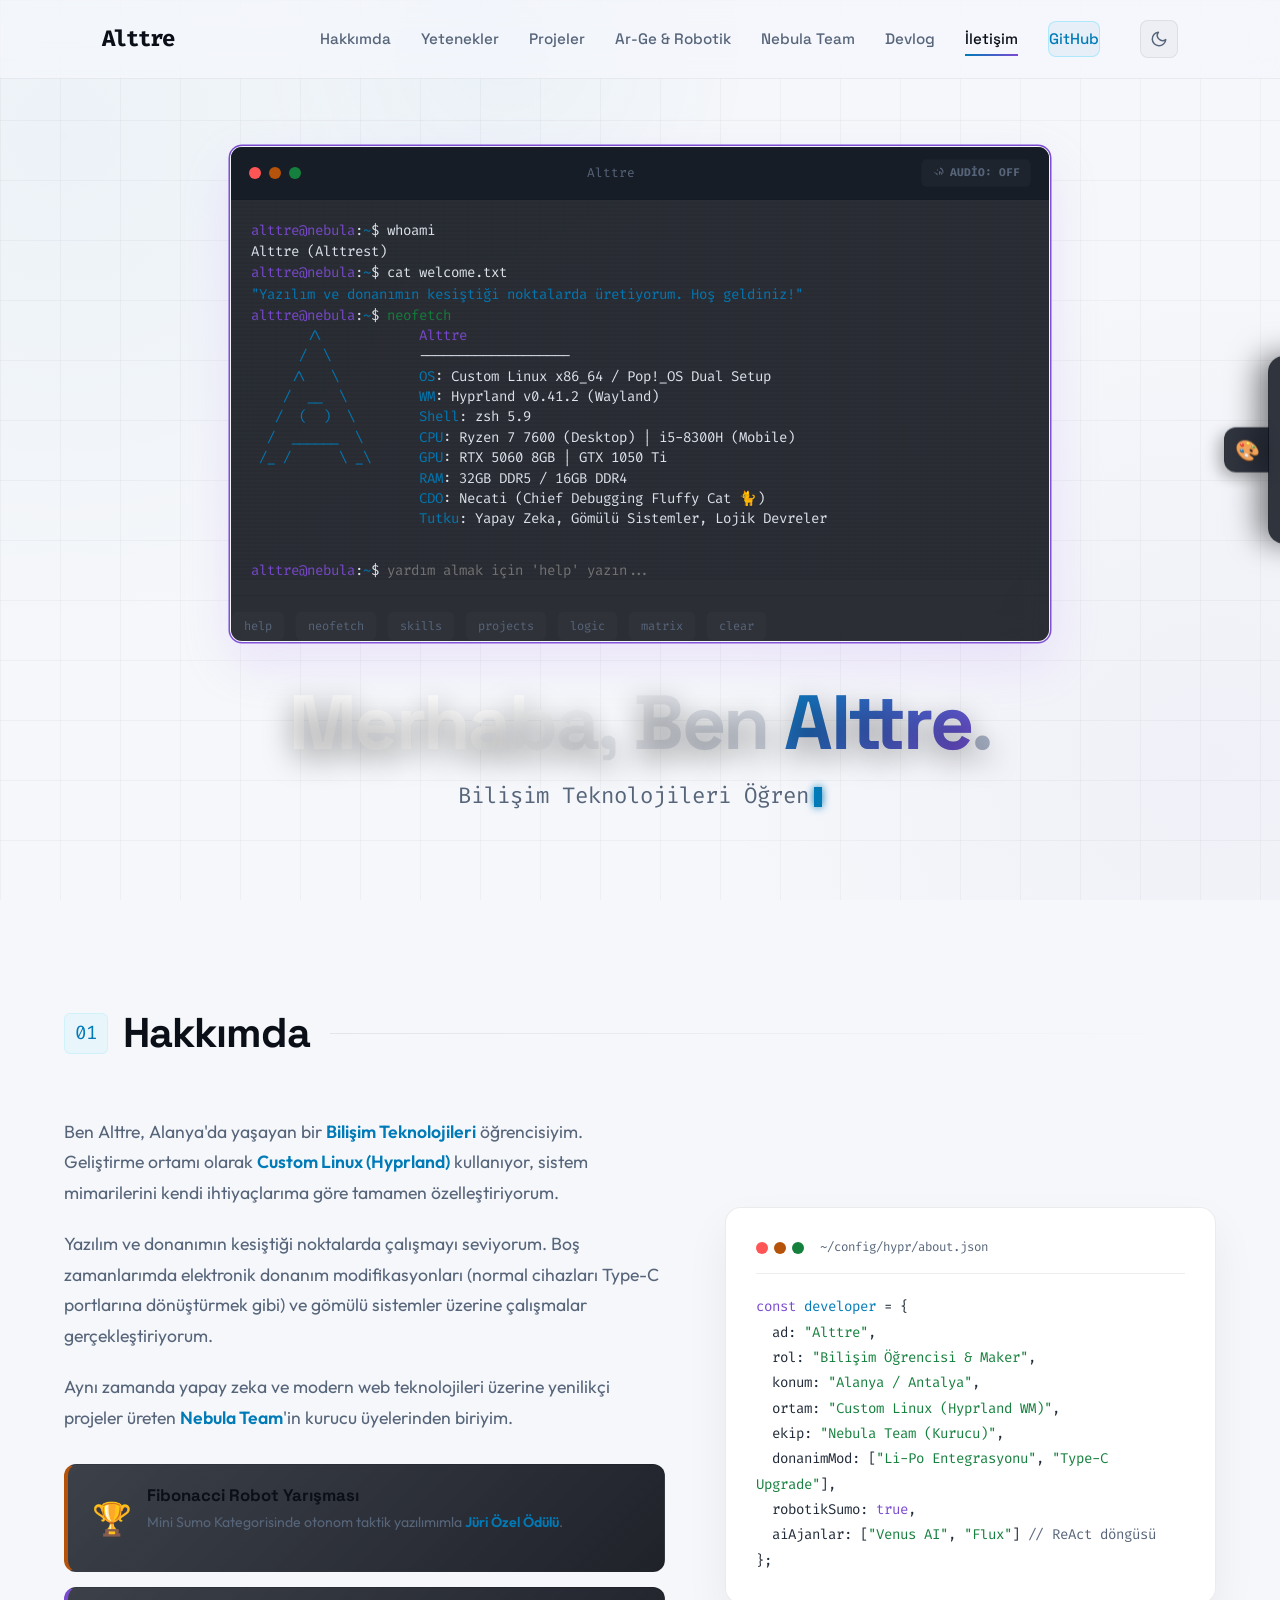
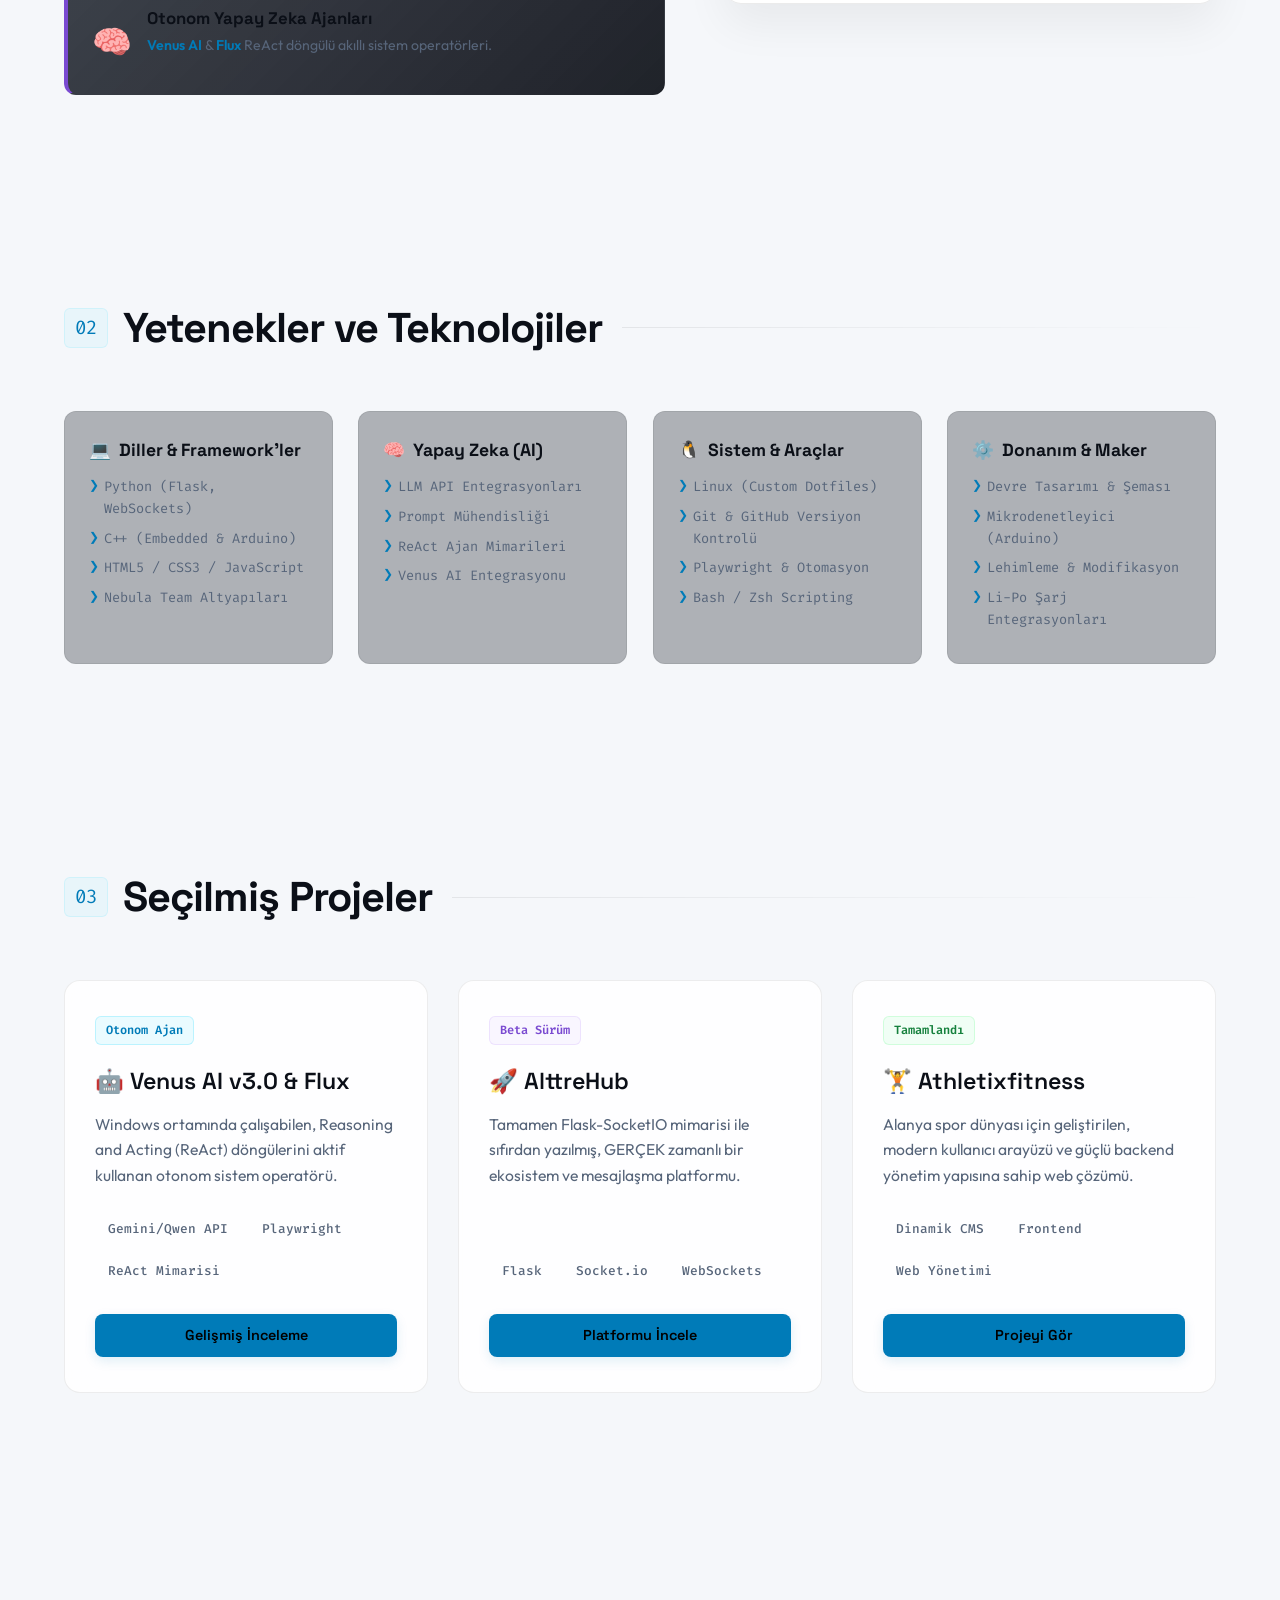
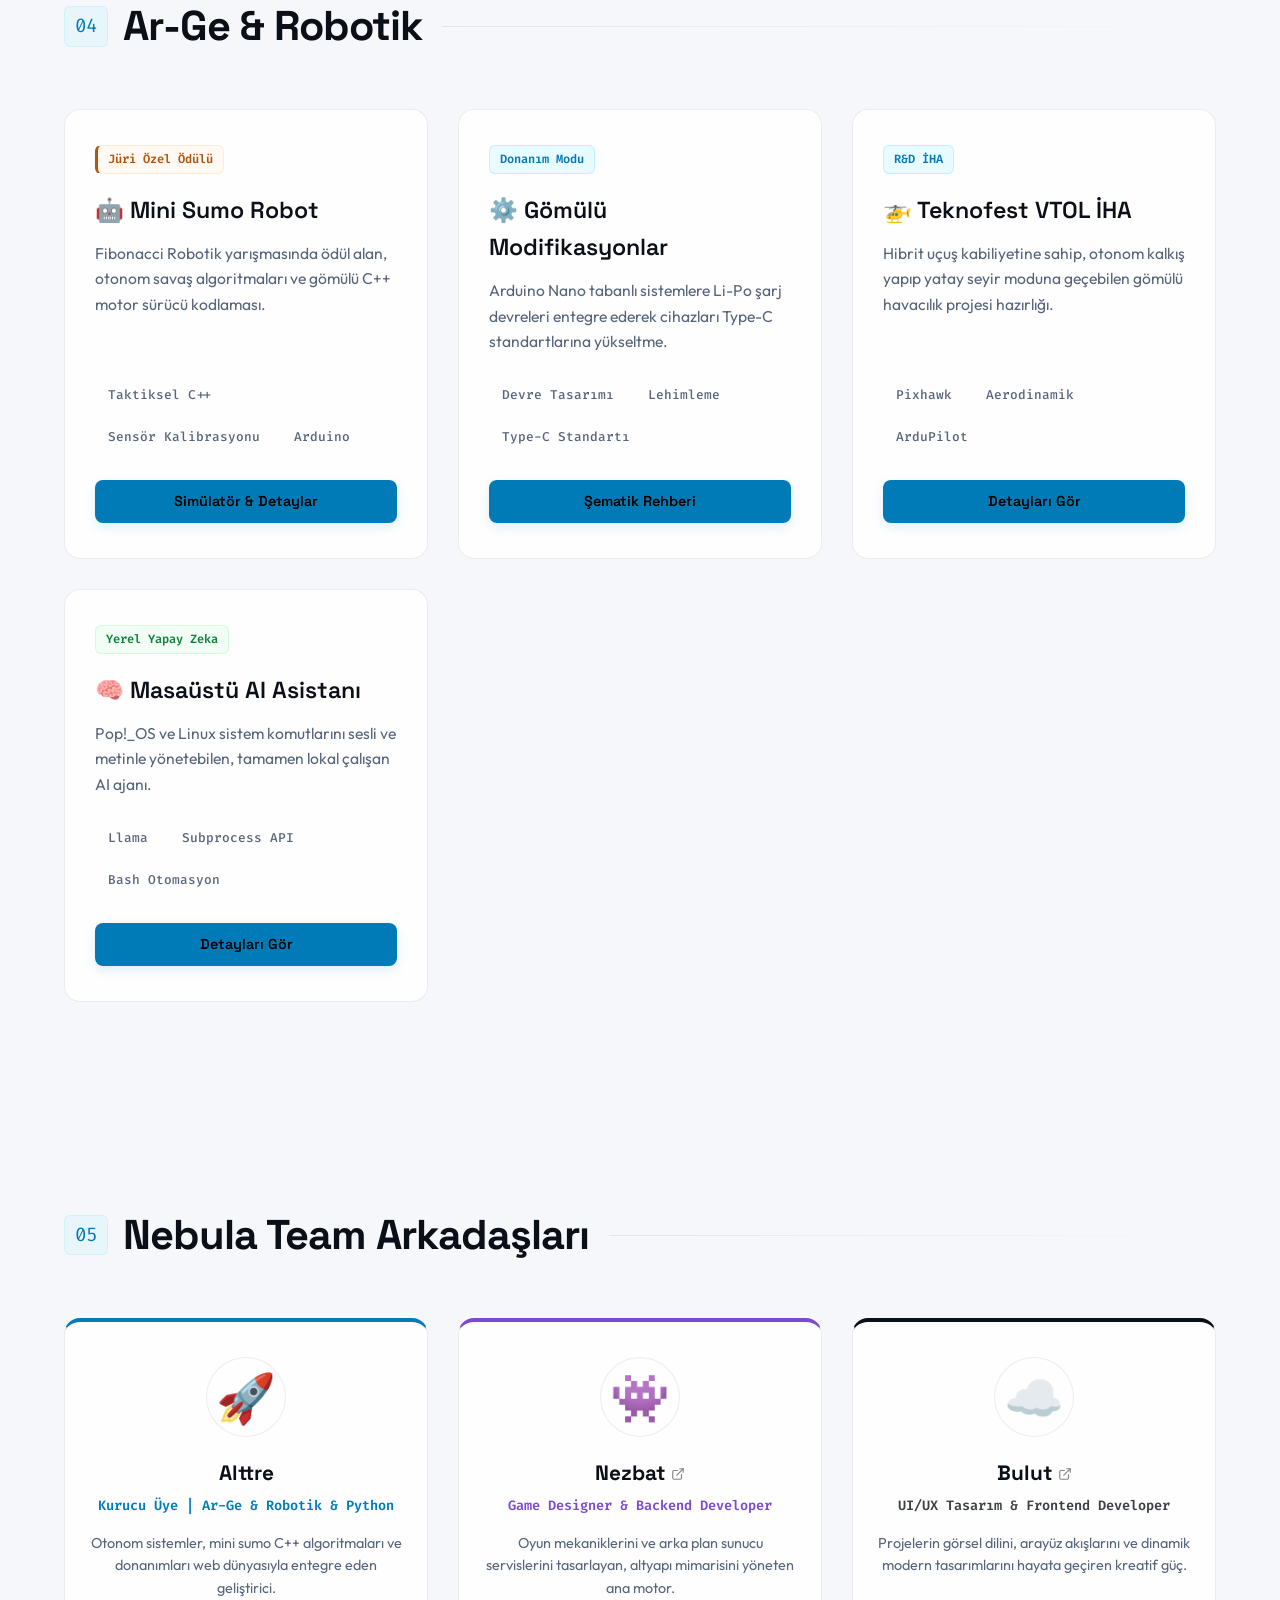
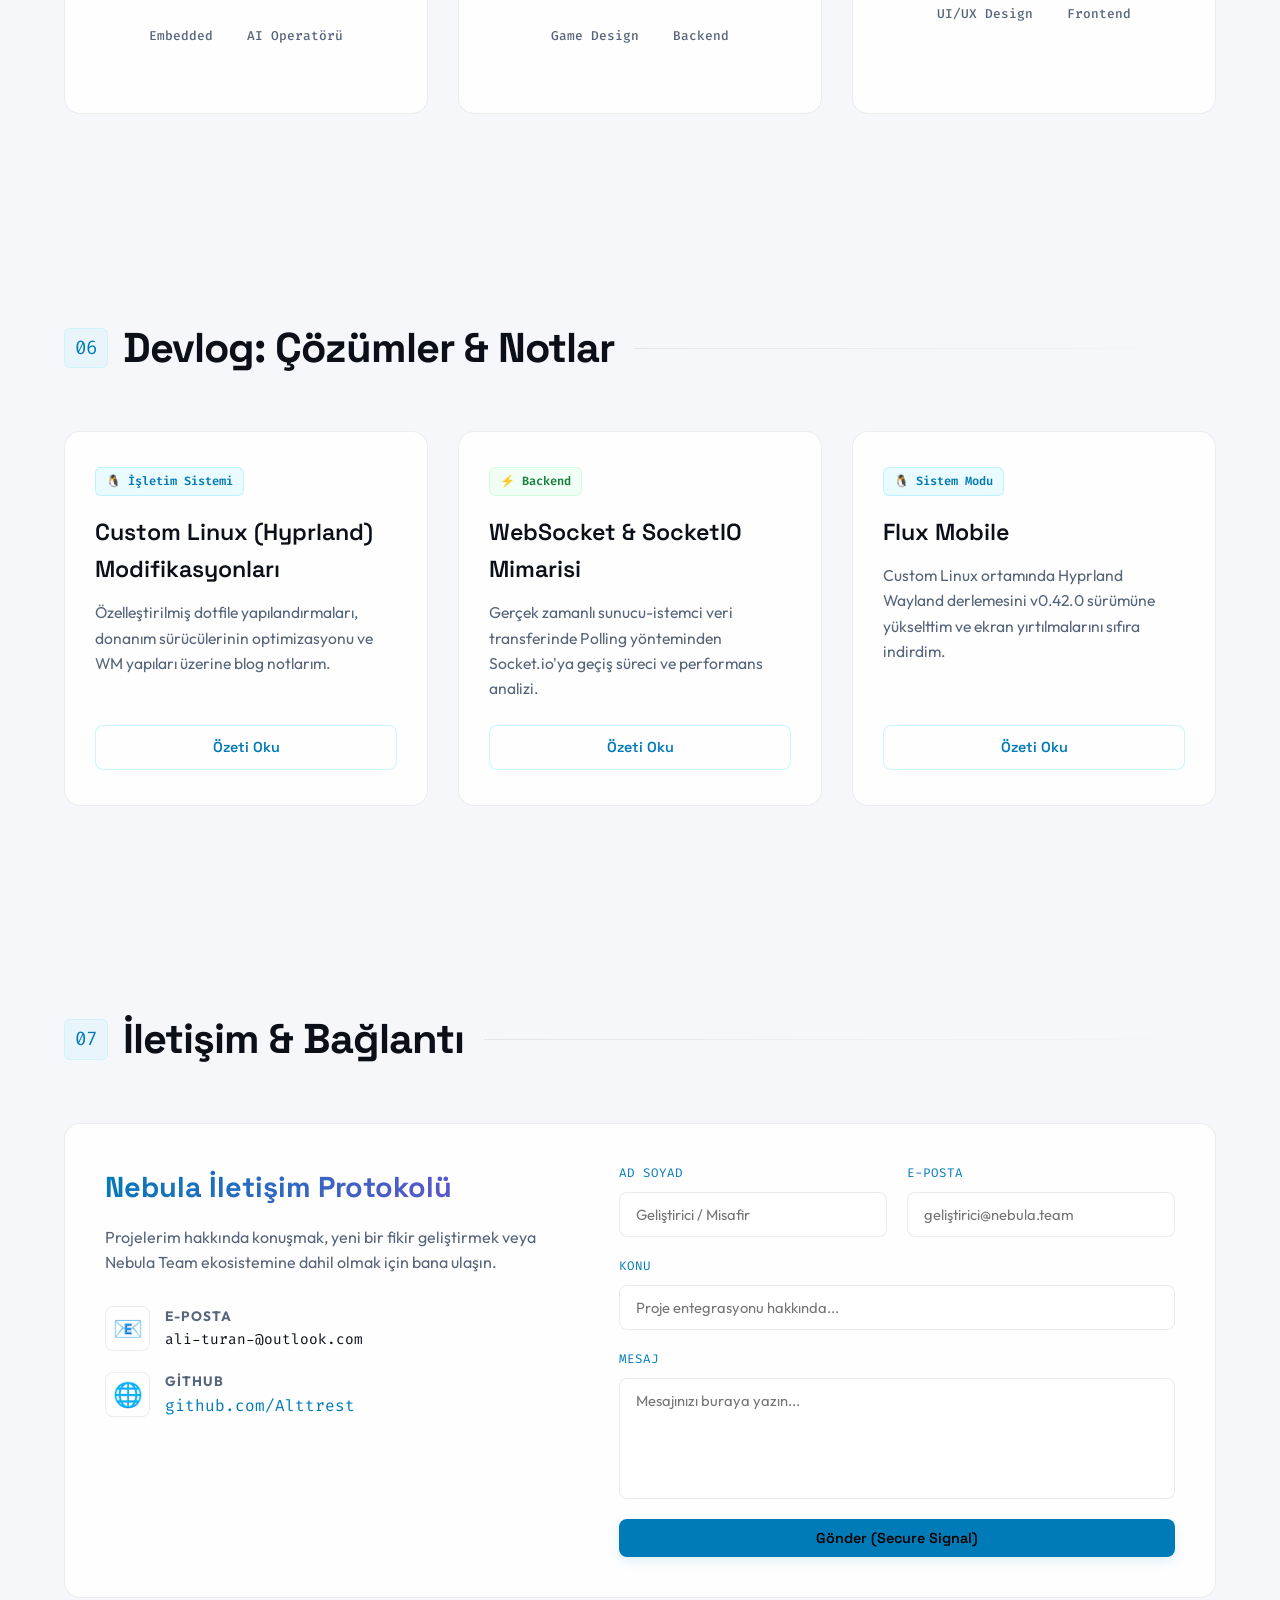
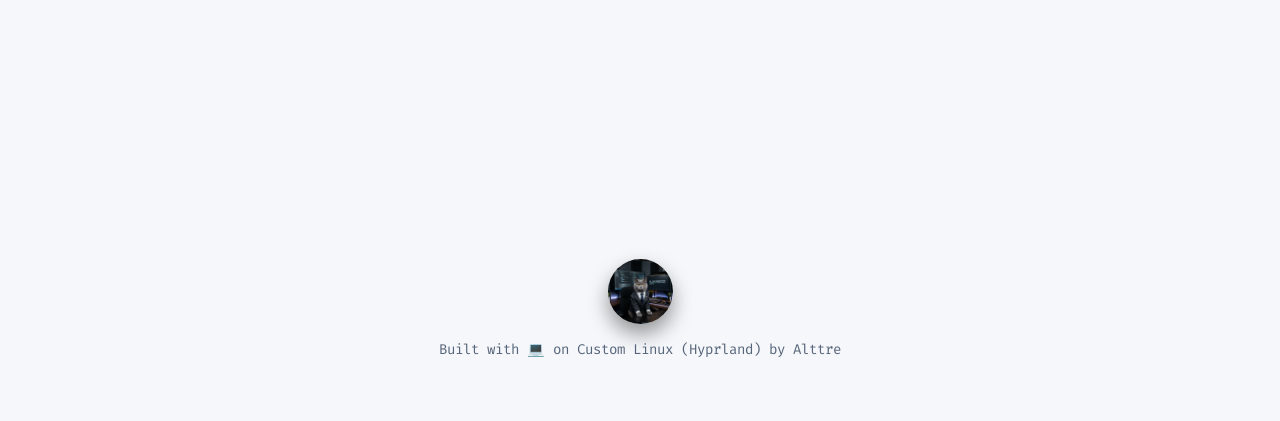
==== commit 2753cb26: "a" ====
--- a/index.html
+++ b/index.html
@@ -66,6 +66,24 @@
             <a href="#devlog">Devlog</a>
             <a href="#contact">İletişim</a>
             <a href="https://github.com/Alttrest" target="_blank" class="nav-btn">GitHub</a>
+            
+            <!-- Theme Toggle Switch -->
+            <button id="theme-toggle" class="theme-toggle-btn" title="Karanlık/Aydınlık Tema Geçişi">
+                <svg class="sun-icon" viewBox="0 0 24 24" width="18" height="18" fill="none" stroke="currentColor" stroke-width="2" stroke-linecap="round" stroke-linejoin="round">
+                    <circle cx="12" cy="12" r="5"></circle>
+                    <line x1="12" y1="1" x2="12" y2="3"></line>
+                    <line x1="12" y1="21" x2="12" y2="23"></line>
+                    <line x1="4.22" y1="4.22" x2="5.64" y2="5.64"></line>
+                    <line x1="18.36" y1="18.36" x2="19.78" y2="19.78"></line>
+                    <line x1="1" y1="12" x2="3" y2="12"></line>
+                    <line x1="21" y1="12" x2="23" y2="12"></line>
+                    <line x1="4.22" y1="19.78" x2="5.64" y2="18.36"></line>
+                    <line x1="18.36" y1="5.64" x2="19.78" y2="4.22"></line>
+                </svg>
+                <svg class="moon-icon" viewBox="0 0 24 24" width="18" height="18" fill="none" stroke="currentColor" stroke-width="2" stroke-linecap="round" stroke-linejoin="round" style="display: none;">
+                    <path d="M21 12.79A9 9 0 1 1 11.21 3 7 7 0 0 0 21 12.79z"></path>
+                </svg>
+            </button>
         </div>
     </nav>
 
--- a/style.css
+++ b/style.css
@@ -1762,3 +1762,149 @@
     z-index: 1;
     white-space: pre;
 }
+
+/* Theme Toggle Button Style */
+.theme-toggle-btn {
+    background: rgba(255, 255, 255, 0.03);
+    border: 1px solid var(--card-border);
+    color: var(--text-muted);
+    width: 38px;
+    height: 38px;
+    border-radius: 8px;
+    cursor: pointer;
+    display: flex;
+    align-items: center;
+    justify-content: center;
+    transition: var(--transition-smooth);
+    margin-left: 10px;
+}
+
+.theme-toggle-btn:hover {
+    background: rgba(0, 210, 255, 0.08);
+    color: var(--arch-cyan);
+    border-color: var(--arch-cyan);
+    box-shadow: 0 0 12px var(--arch-cyan-glow);
+    transform: translateY(-2px);
+}
+
+/* Premium Light Theme Variable Overrides */
+body.light-theme {
+    --bg-color: #f5f7fa; /* Soft luxury silver light background */
+    --card-bg: rgba(255, 255, 255, 0.85); /* Clean light card background */
+    --card-border: rgba(0, 0, 0, 0.07); /* Darker borders for contrast */
+    
+    /* Clean darker HSL colors for outstanding light theme readability */
+    --arch-cyan: #007bb8;
+    --arch-cyan-glow: rgba(0, 123, 184, 0.12);
+    
+    --hypr-purple: #7a4ad1;
+    --hypr-purple-glow: rgba(122, 74, 209, 0.12);
+    
+    --term-green: #15803d;
+    --term-green-glow: rgba(21, 128, 61, 0.12);
+    
+    --award-gold: #b45309;
+    --award-gold-glow: rgba(180, 83, 9, 0.12);
+    
+    --text-main: #1f2937; /* Clean charcoal dark gray for readability */
+    --text-muted: #57657a; /* Clean slate for descriptions */
+    --text-white: #0b0f17; /* Very dark slate for prominent texts */
+}
+
+/* Light Theme Aesthetic Modulations */
+body.light-theme {
+    background-image:
+        radial-gradient(circle at 5% 15%, rgba(0, 123, 184, 0.04), transparent 35%),
+        radial-gradient(circle at 95% 85%, rgba(122, 74, 209, 0.04), transparent 35%);
+}
+
+body.light-theme .glow-orb {
+    background: radial-gradient(circle, rgba(0, 123, 184, 0.04) 0%, transparent 70%);
+}
+
+body.light-theme .ambient-mesh {
+    background: 
+        linear-gradient(rgba(0, 0, 0, 0.03) 1px, transparent 1px),
+        linear-gradient(90deg, rgba(0, 0, 0, 0.03) 1px, transparent 1px);
+    background-size: 60px 60px;
+}
+
+/* Light Theme Navigation overrides */
+body.light-theme nav {
+    background: rgba(245, 247, 252, 0.7);
+    border-bottom: 1px solid rgba(0, 0, 0, 0.05);
+}
+
+body.light-theme nav.scrolled {
+    background: rgba(245, 247, 252, 0.85);
+    box-shadow: 0 10px 30px rgba(0, 0, 0, 0.06);
+}
+
+body.light-theme .nav-btn {
+    background: rgba(0, 123, 184, 0.06);
+}
+
+body.light-theme .nav-btn:hover {
+    background: var(--arch-cyan) !important;
+    color: #fff !important;
+}
+
+body.light-theme .theme-toggle-btn {
+    background: rgba(0, 0, 0, 0.03);
+    color: var(--text-muted);
+}
+
+body.light-theme .theme-toggle-btn:hover {
+    background: rgba(0, 123, 184, 0.08);
+    color: var(--arch-cyan);
+    border-color: var(--arch-cyan);
+}
+
+/* Modals adaptation for Light Theme */
+body.light-theme .modal-box {
+    background: #ffffff;
+    border-color: rgba(0, 0, 0, 0.08);
+    box-shadow: 0 40px 100px rgba(0, 0, 0, 0.12);
+}
+
+body.light-theme .close-btn {
+    background: rgba(0, 0, 0, 0.03);
+}
+
+body.light-theme .close-btn:hover {
+    background: var(--danger-red);
+    color: #ffffff;
+    border-color: var(--danger-red);
+}
+
+body.light-theme .code-board {
+    background: rgba(255, 255, 255, 0.95);
+    border-color: rgba(0, 0, 0, 0.08);
+    box-shadow: 0 20px 45px rgba(0, 0, 0, 0.06);
+}
+
+body.light-theme .form-group input,
+body.light-theme .form-group textarea {
+    background: rgba(255, 255, 255, 0.8);
+    border-color: rgba(0, 0, 0, 0.08);
+    color: var(--text-main);
+}
+
+body.light-theme .form-group input:focus,
+body.light-theme .form-group textarea:focus {
+    border-color: var(--arch-cyan);
+    background: #ffffff;
+}
+
+/* Mobile Cursor & Panel Hiding Rules */
+@media (max-width: 960px) {
+    #cursor-selector-panel {
+        display: none !important;
+    }
+    #custom-cursor-follower {
+        display: none !important;
+    }
+    .theme-toggle-btn {
+        margin-left: 0;
+    }
+}
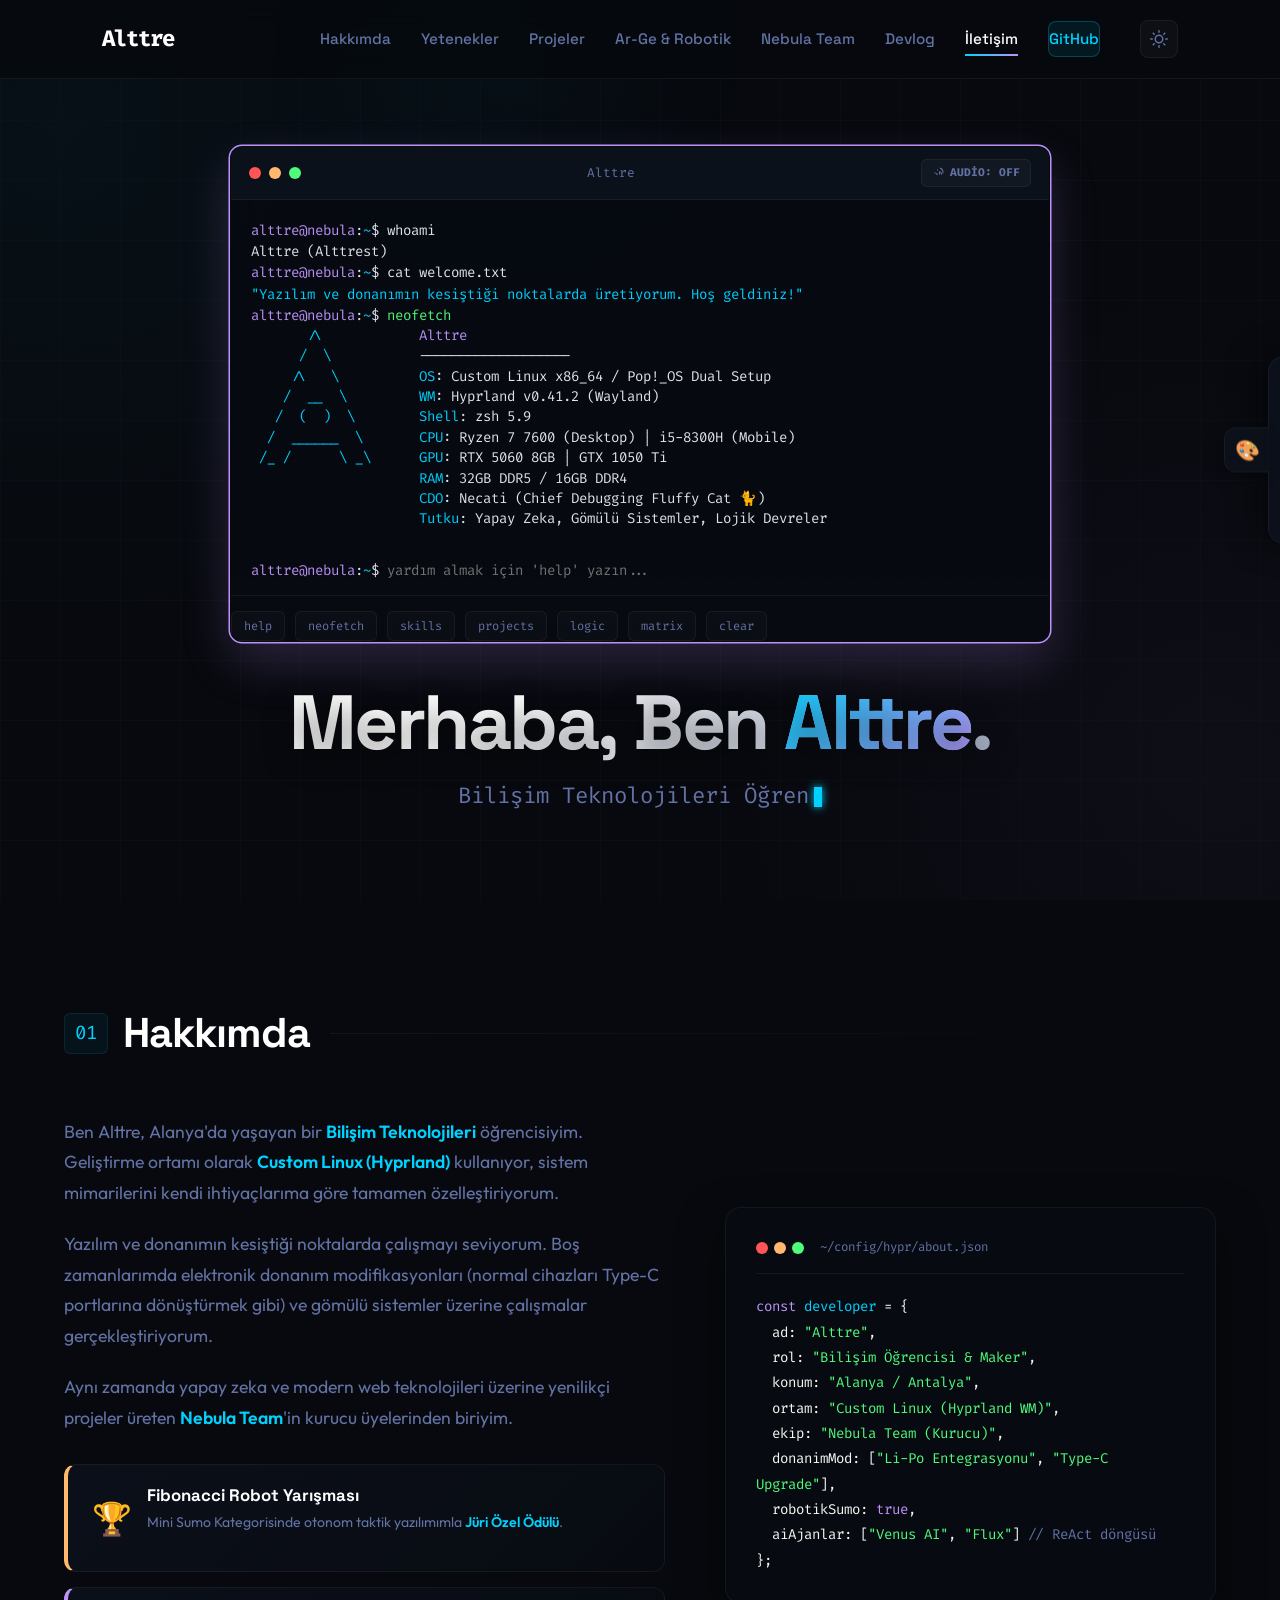
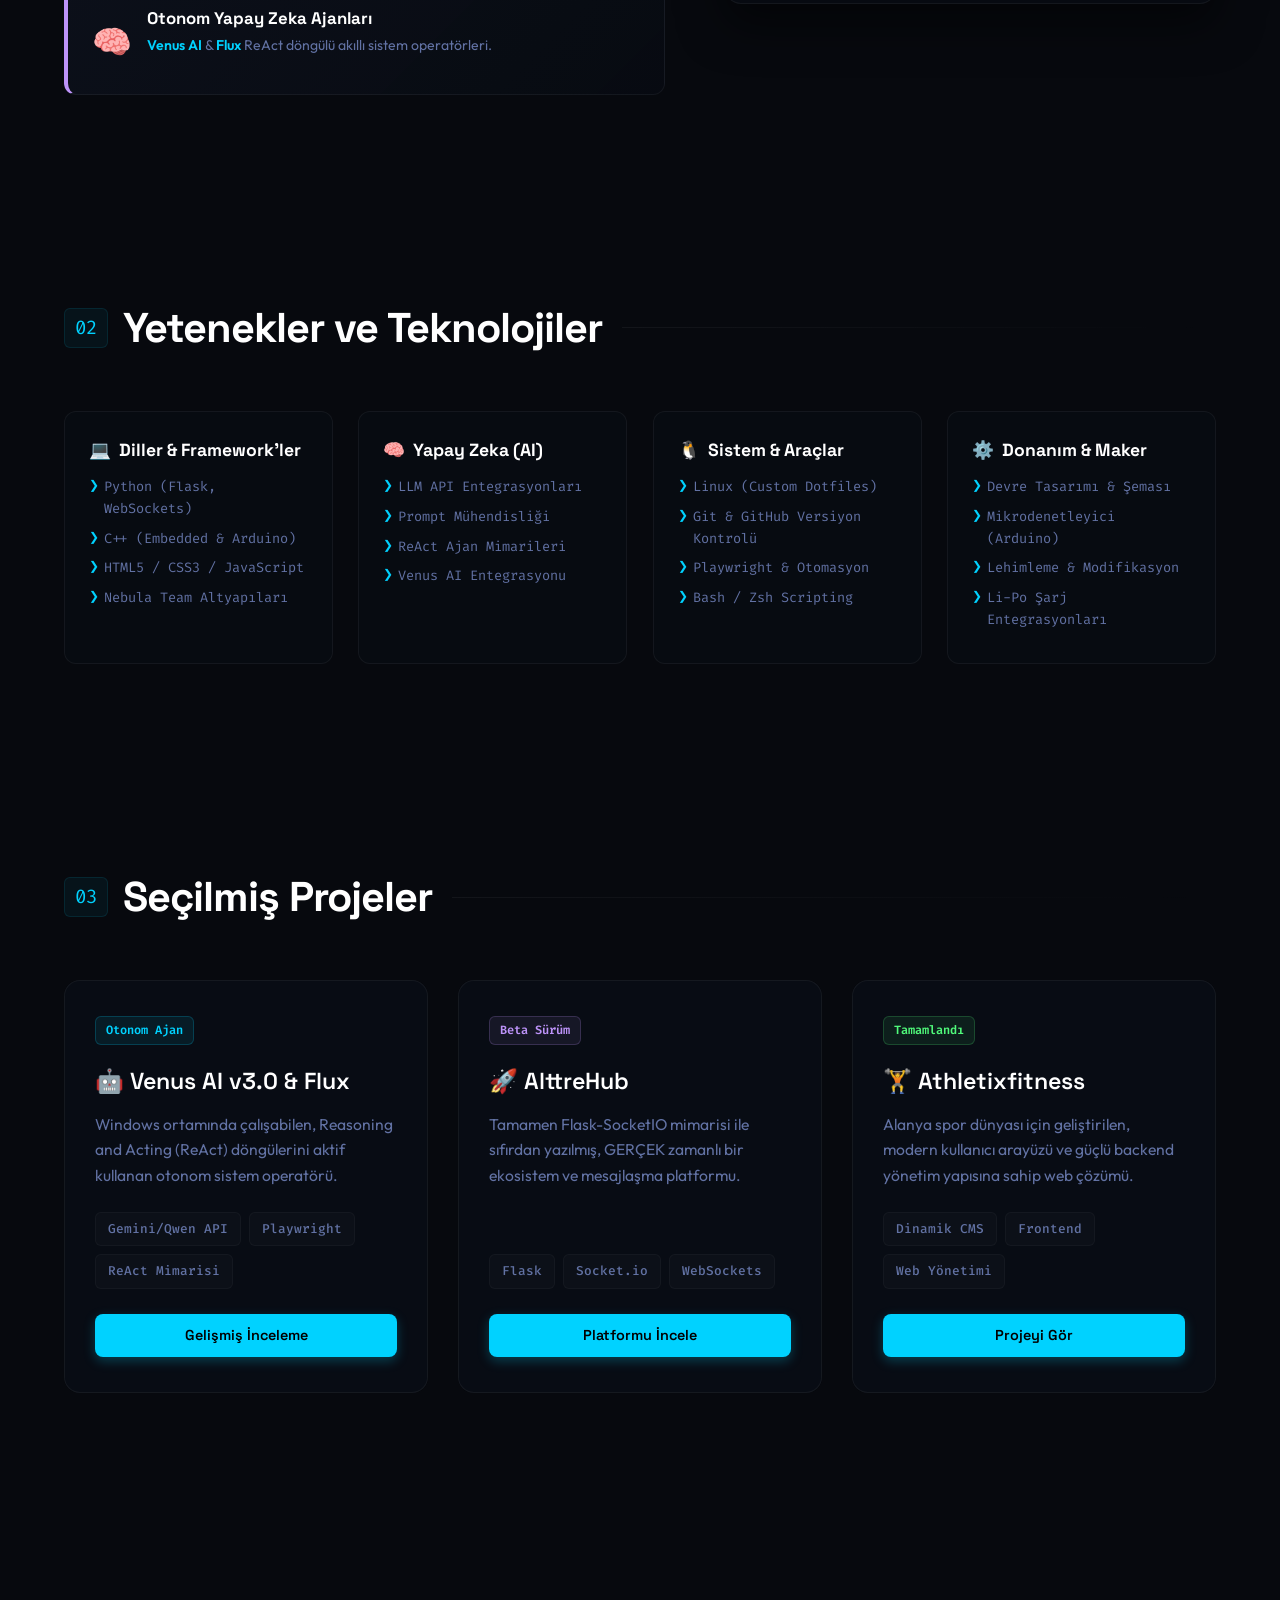
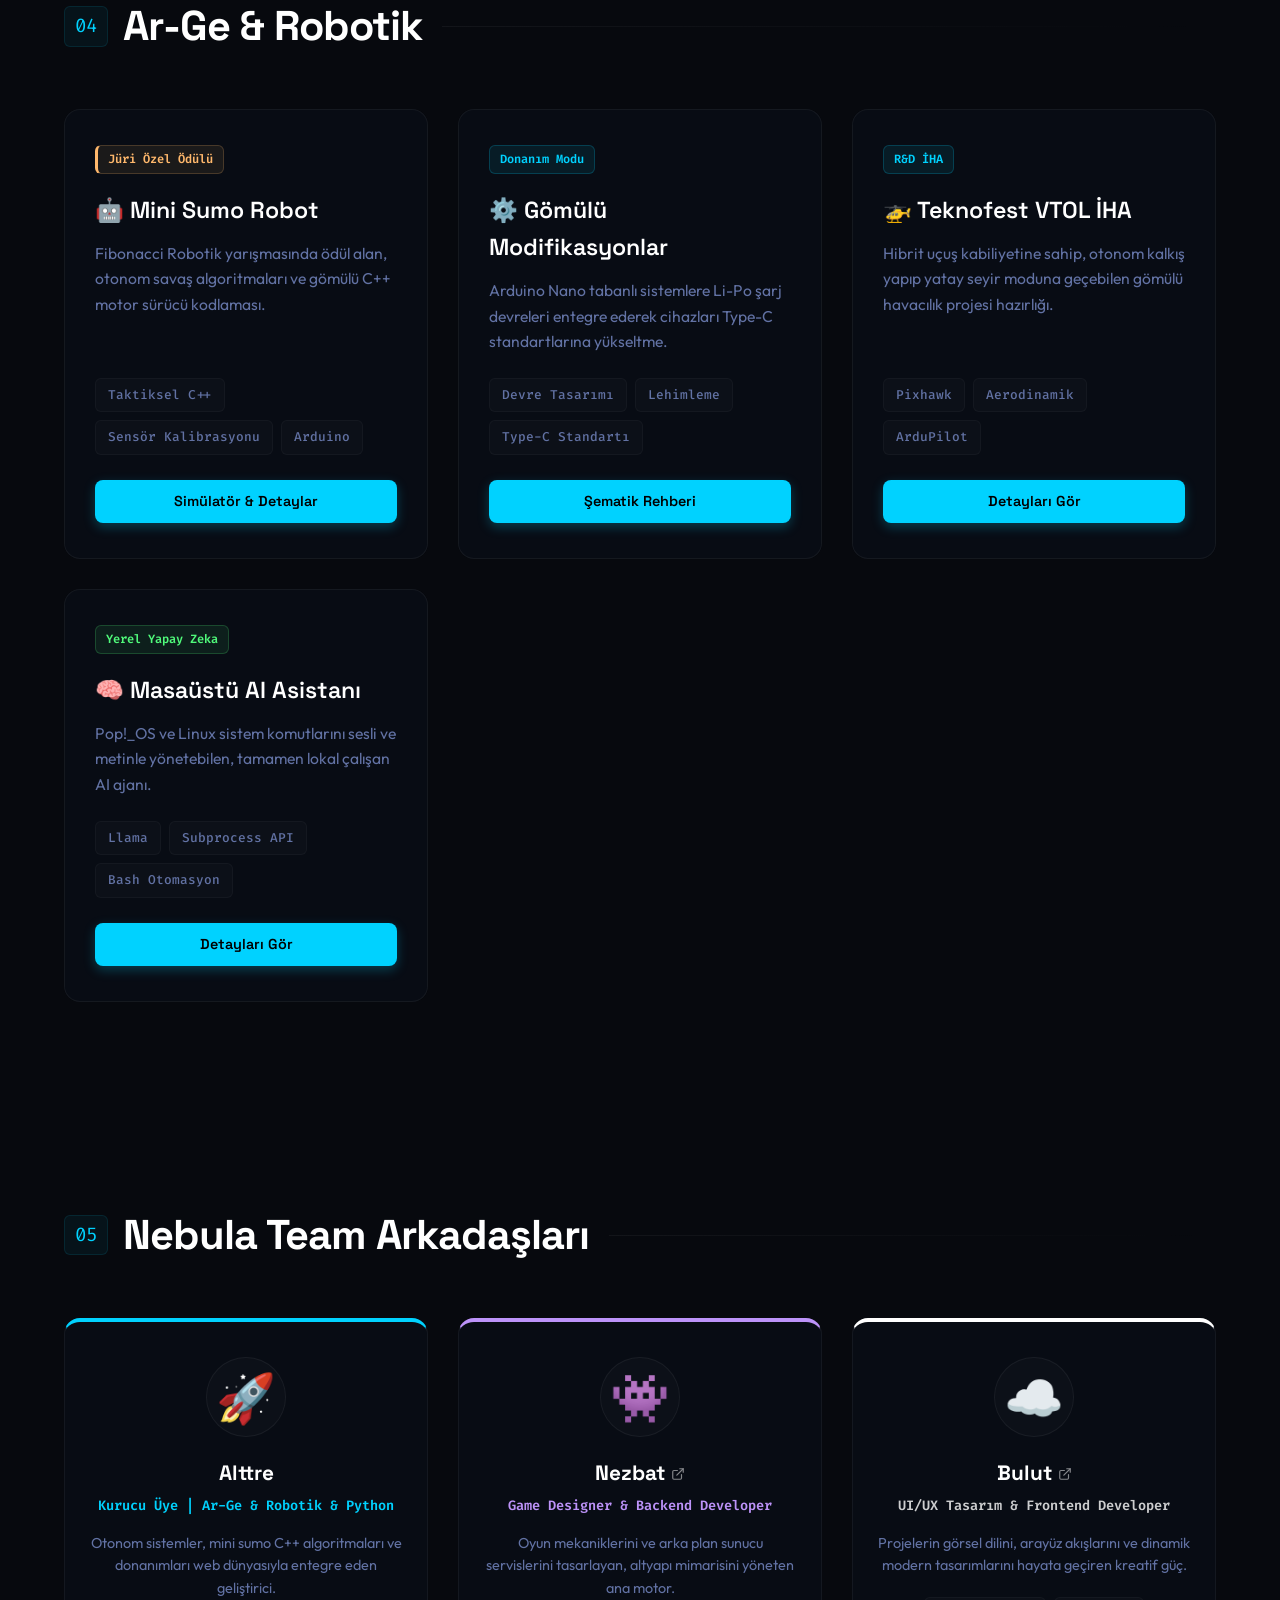
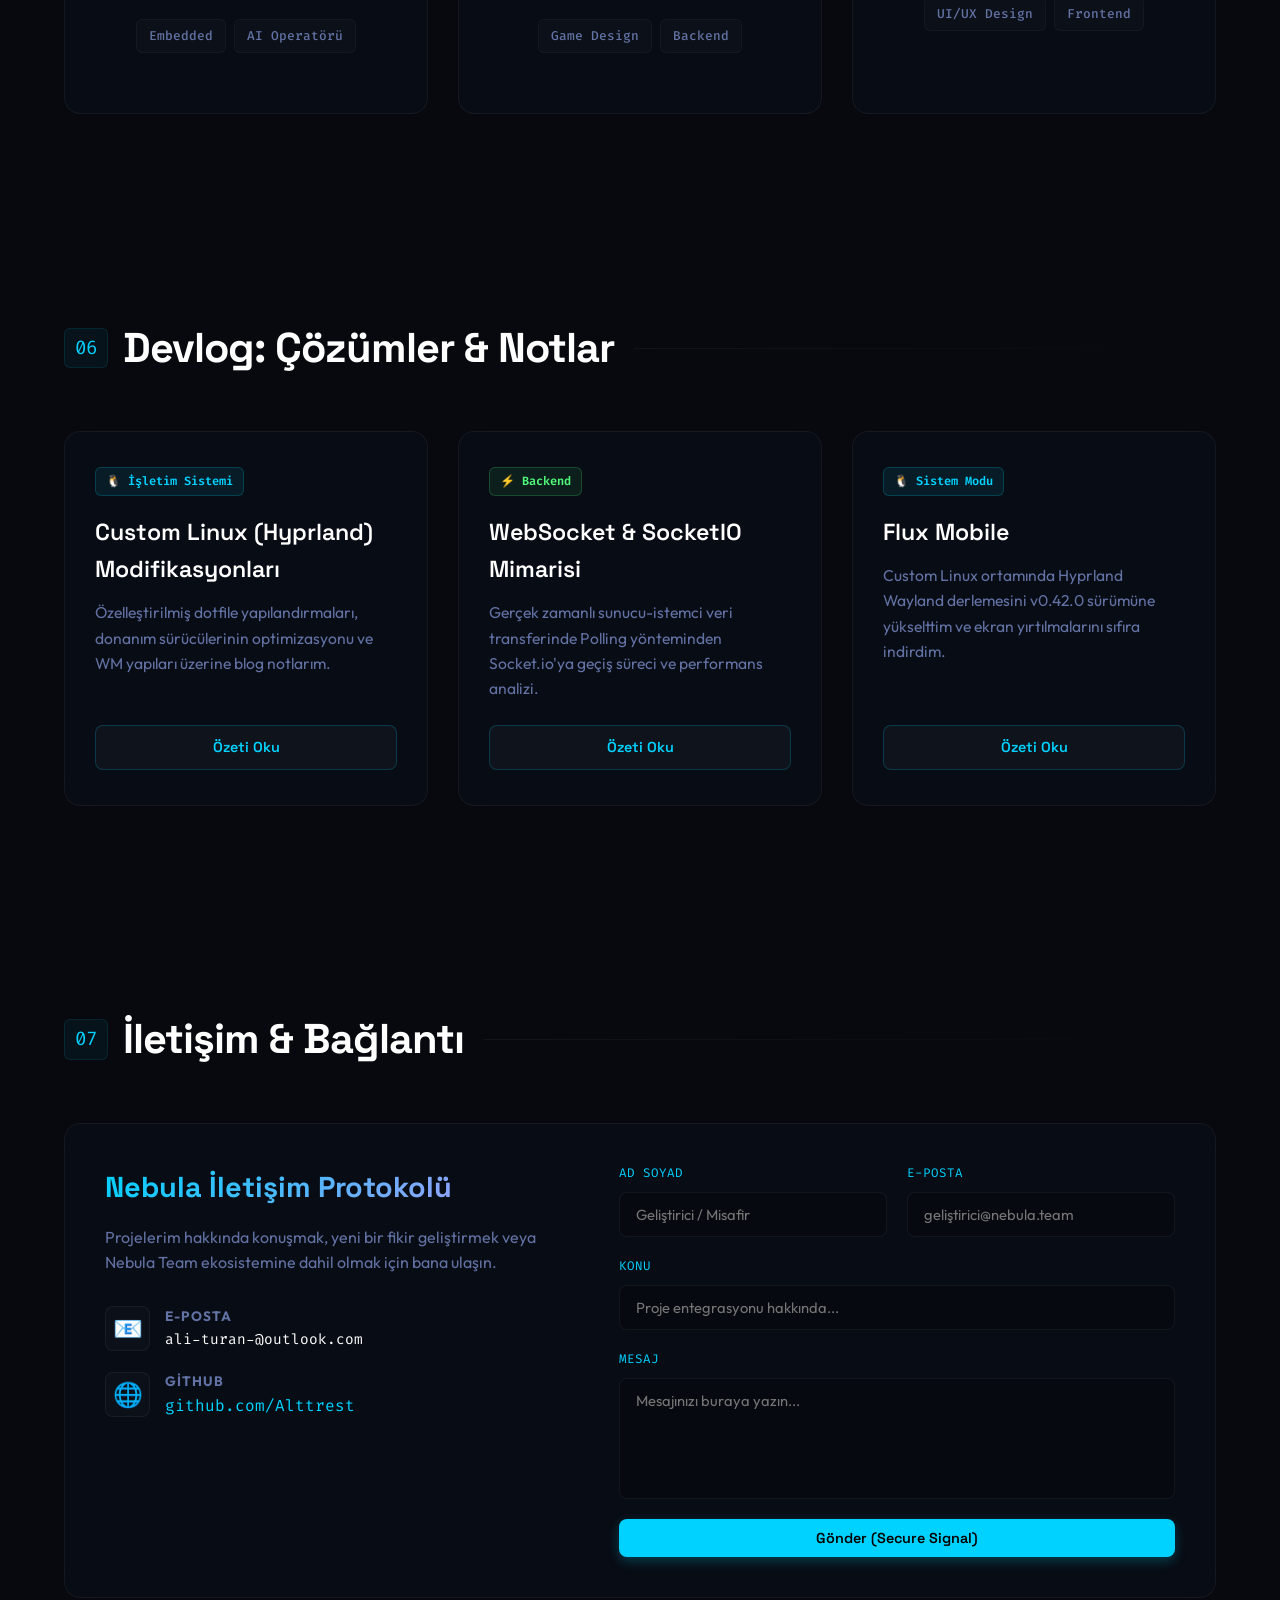
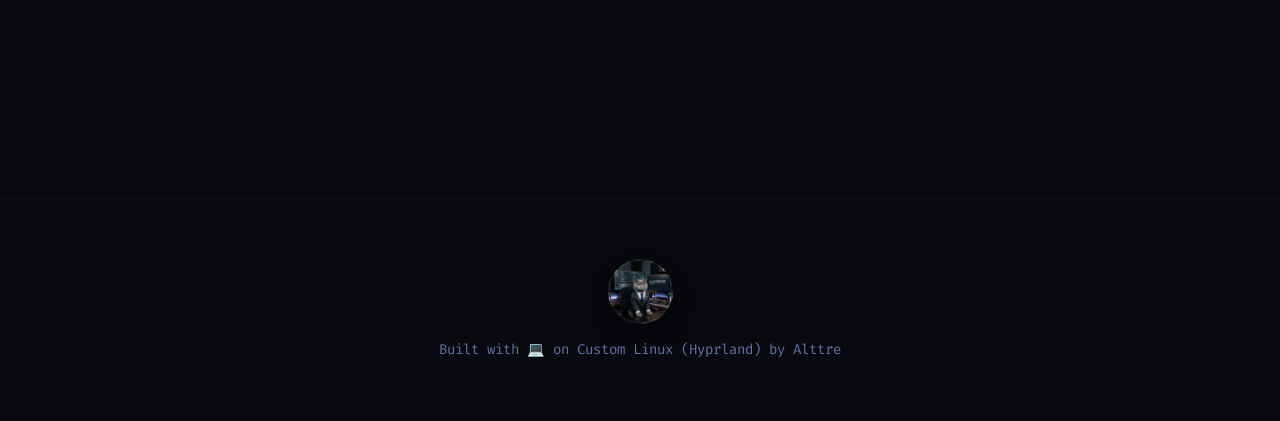
==== commit d0a52e05: "a" ====
--- a/index.html
+++ b/index.html
@@ -41,7 +41,7 @@
     </script>
 
     <!-- Tailwind is NOT used, vanilla CSS is located in style.css -->
-    <link rel="stylesheet" href="style.css?v=1.0.3">
+    <link rel="stylesheet" href="style.css?v=1.2.0">
 </head>
 
 <body>
@@ -661,6 +661,6 @@
     <div id="custom-cursor-follower" style="display: none;">🚀</div>
 
     <!-- App Logic Script -->
-    <script src="app.js?v=1.0.3"></script>
+    <script src="app.js?v=1.2.0"></script>
 </body>
 </html>
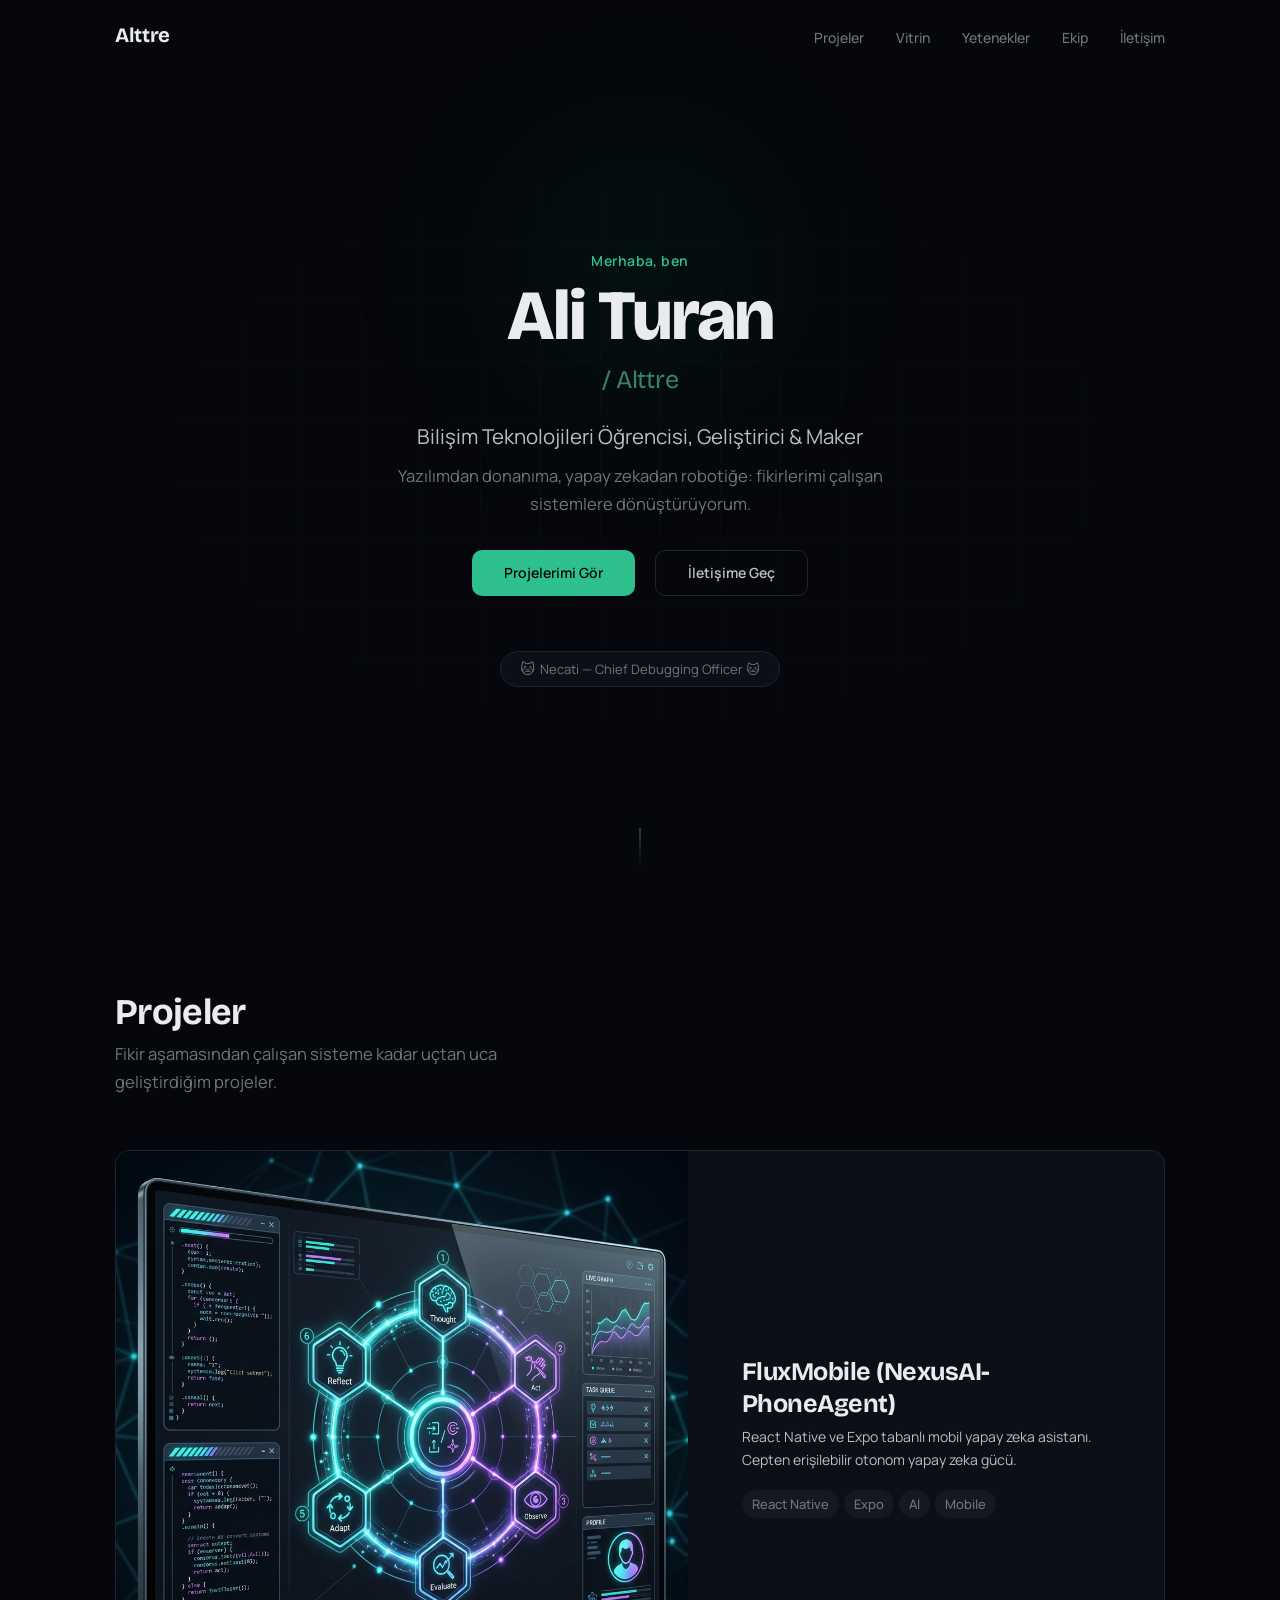
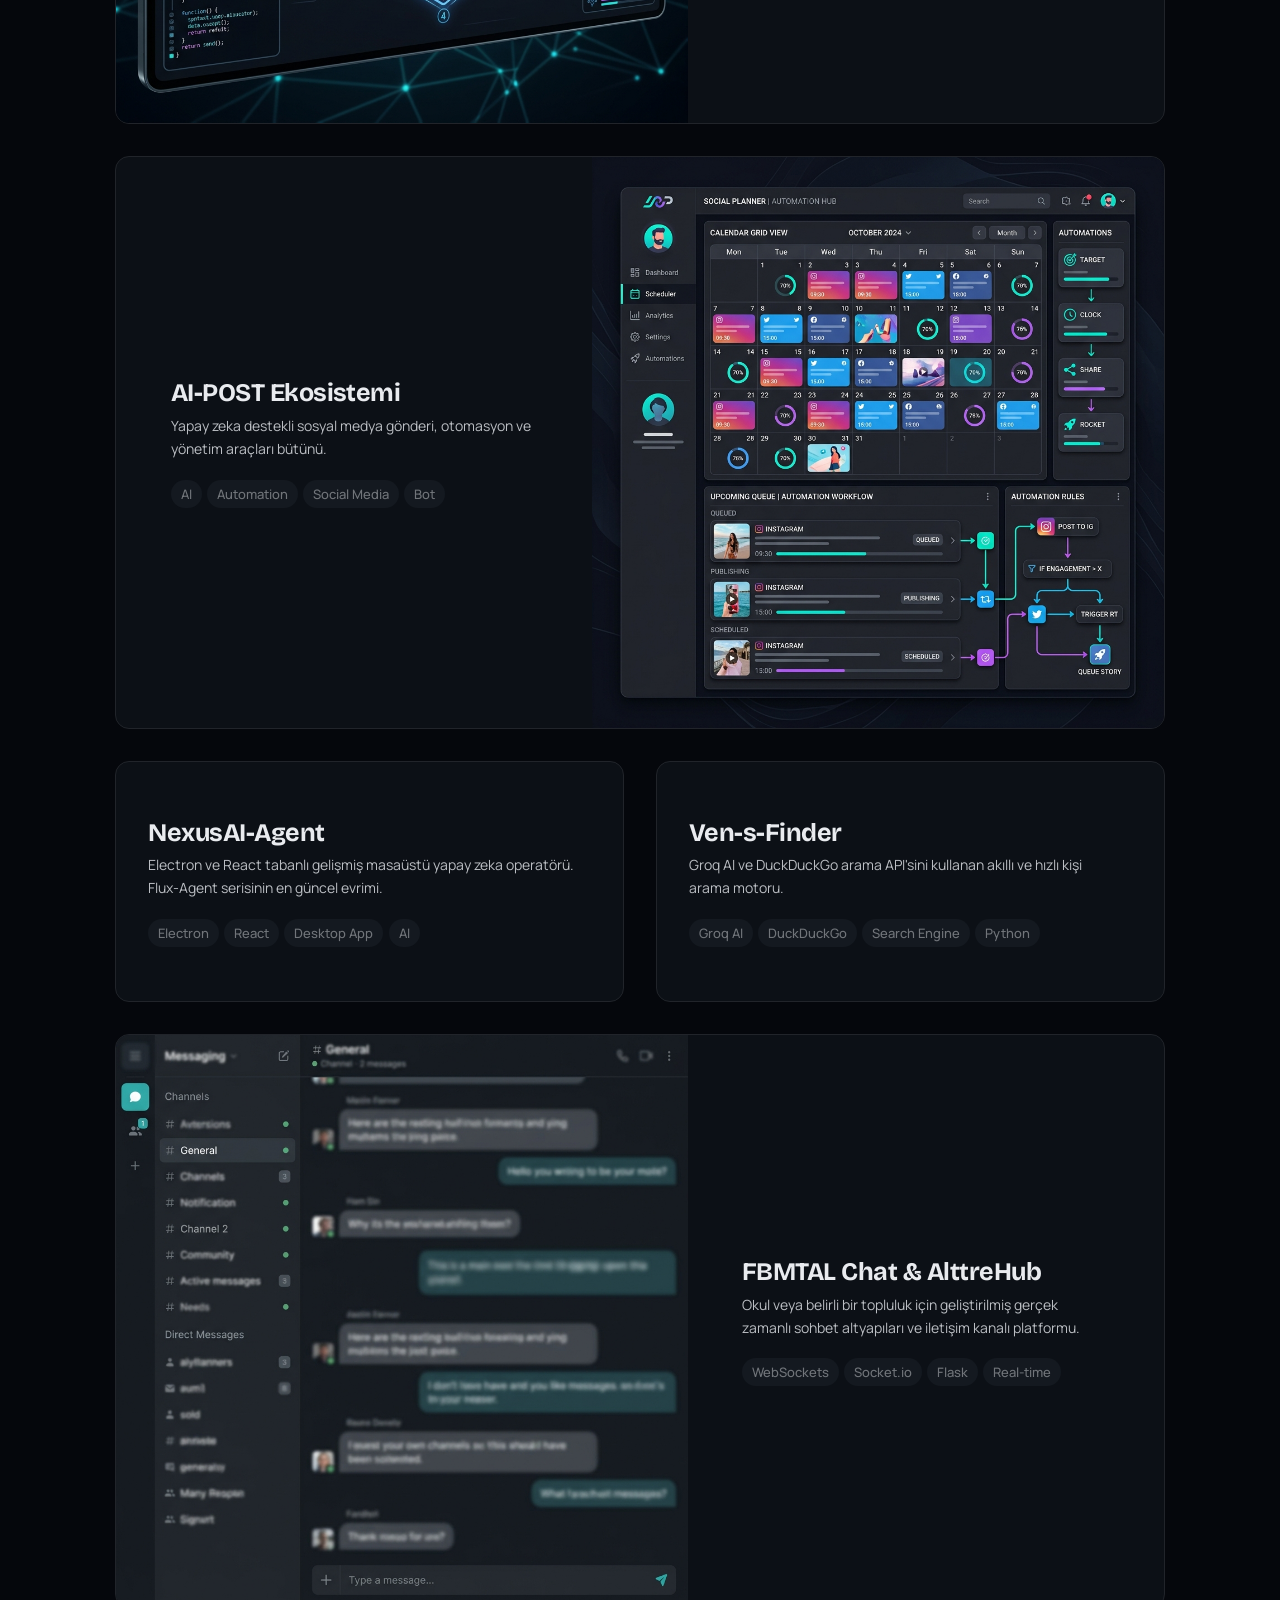
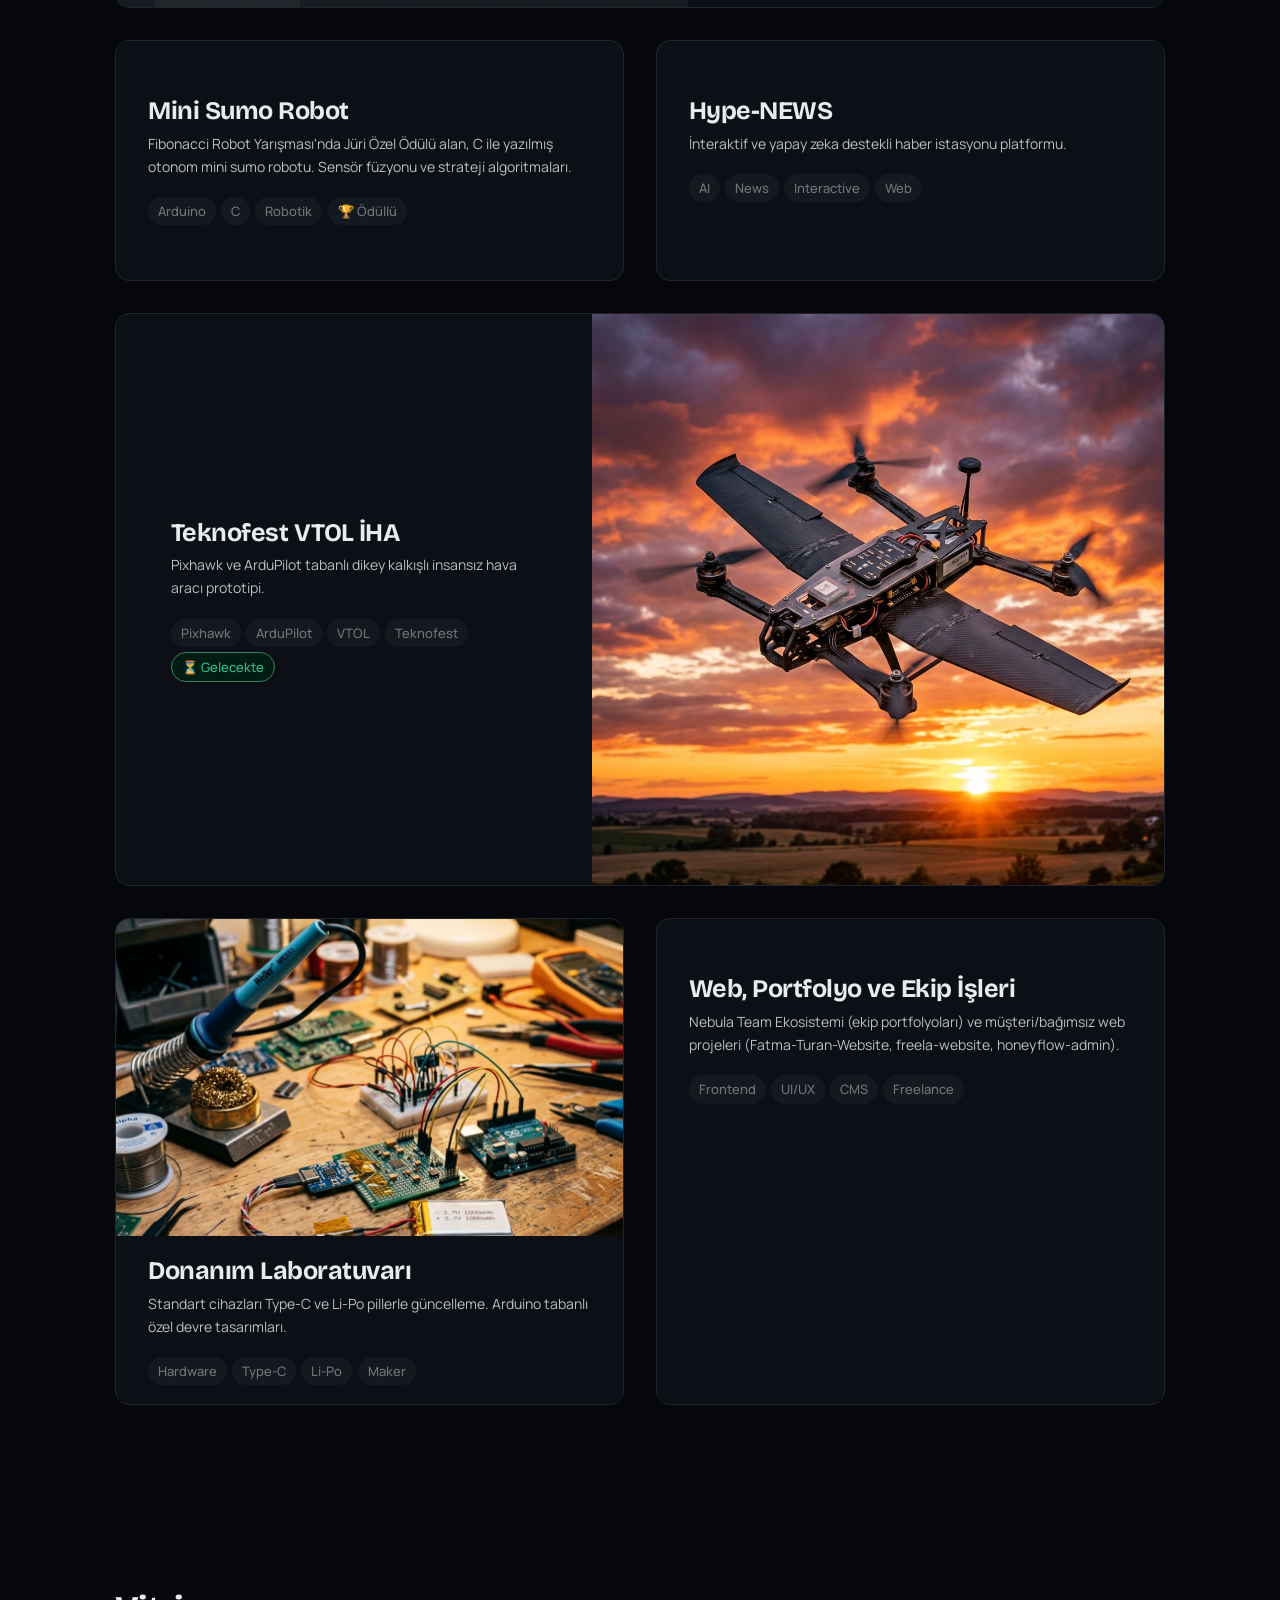
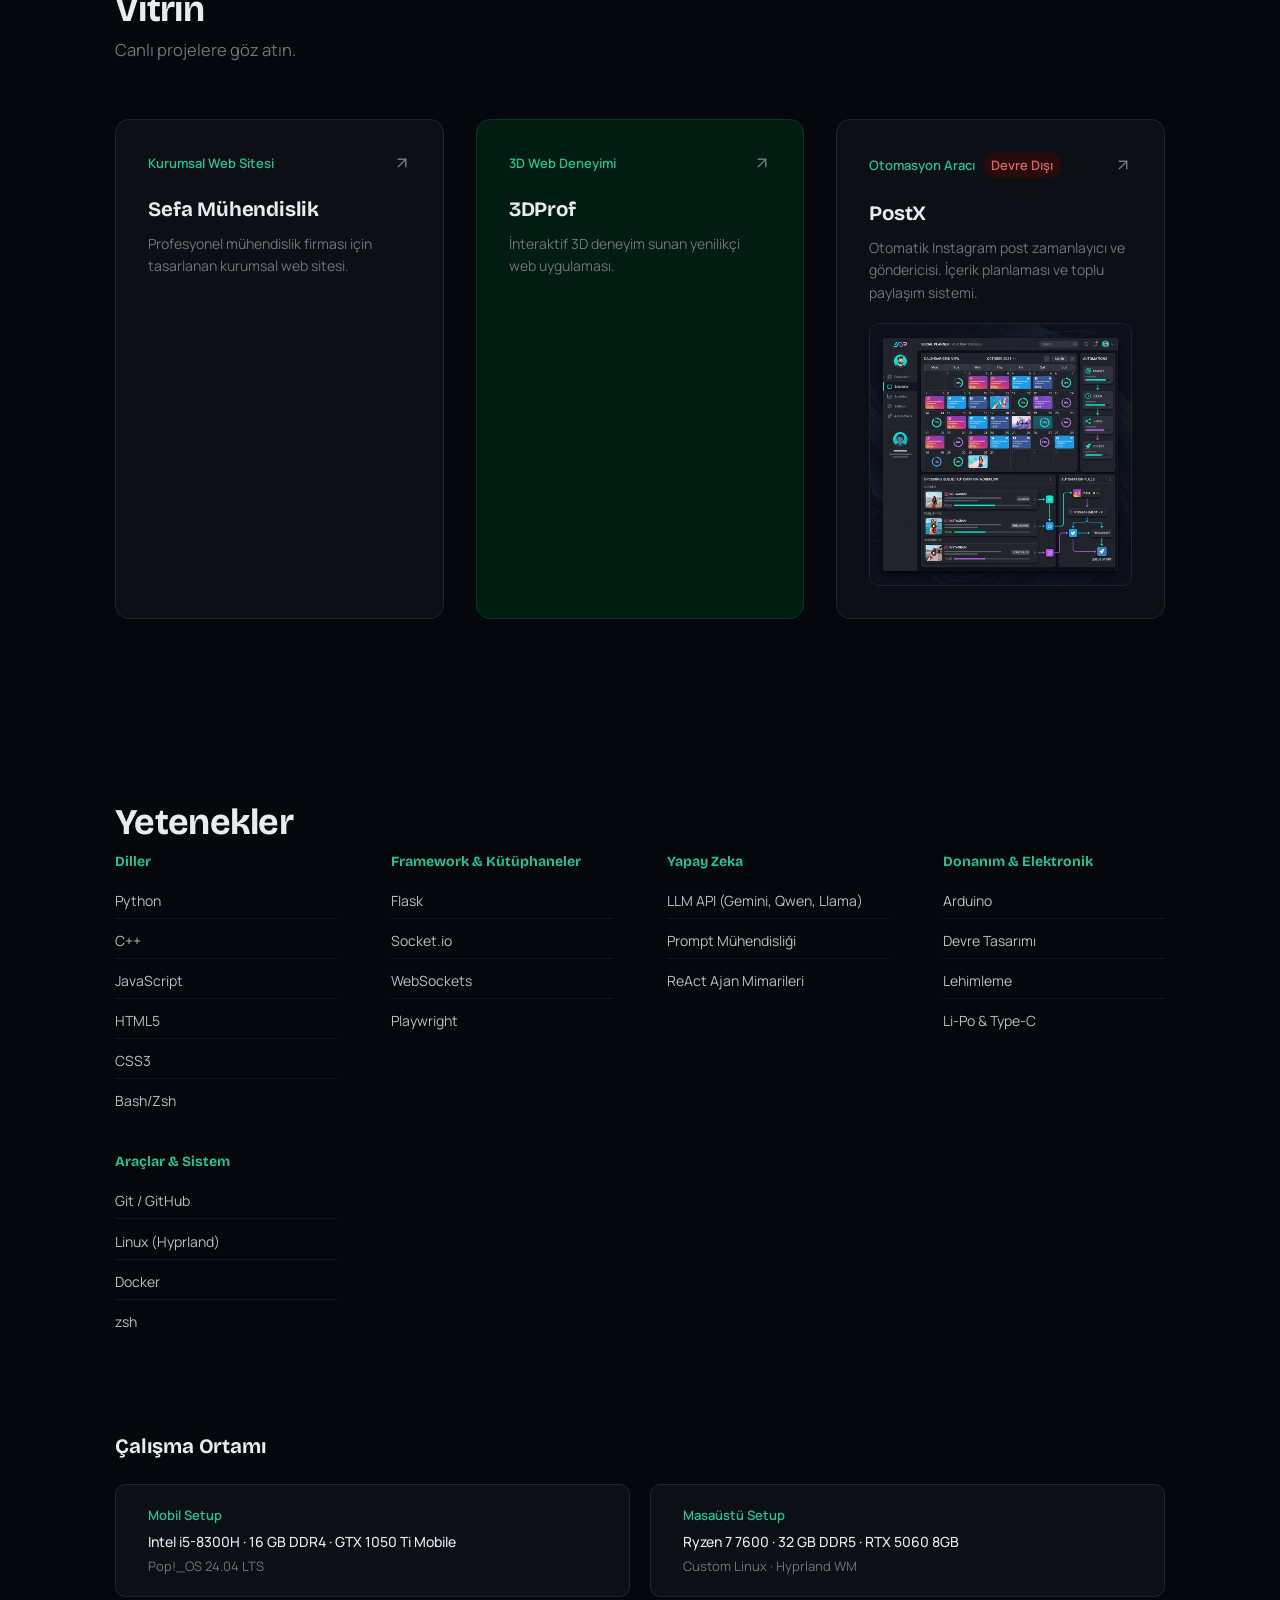
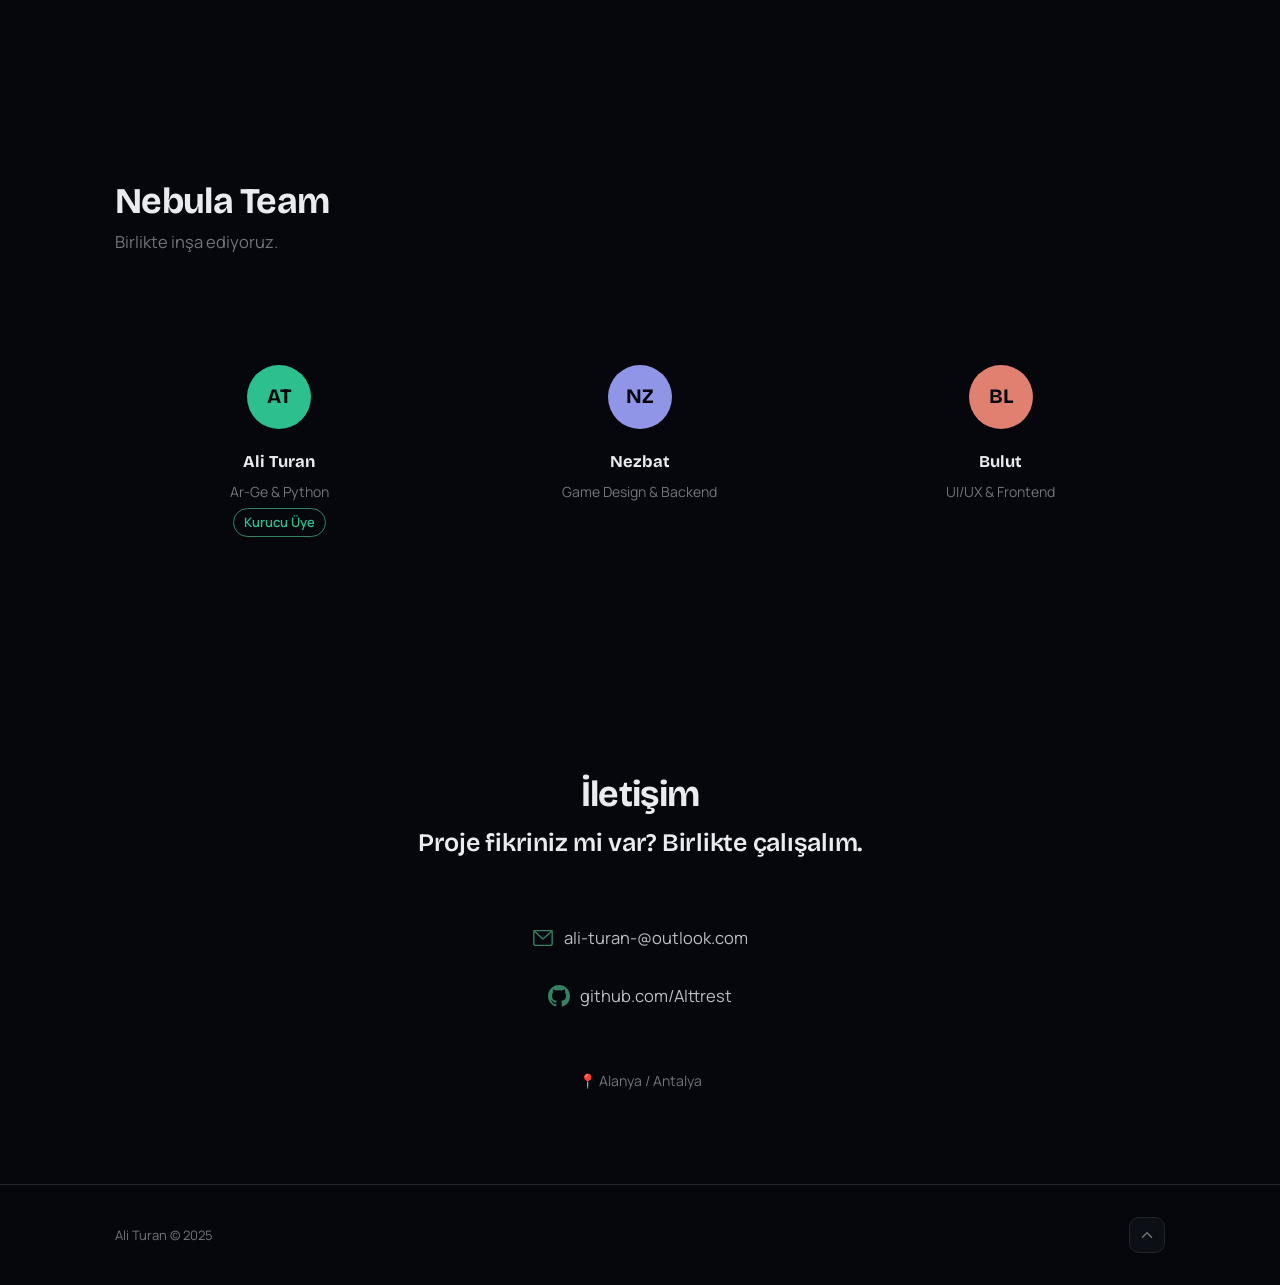
==== commit 2ac751fa: "ds" ====
--- a/index.html
+++ b/index.html
@@ -1,666 +1,371 @@
 <!DOCTYPE html>
 <html lang="tr">
 <head>
-    <meta charset="UTF-8">
-    <meta name="viewport" content="width=device-width, initial-scale=1.0">
-    <title>Alttre | Bilişim Teknolojileri Öğrencisi, Geliştirici & Maker</title>
-    
-    <!-- Tab Icon (Dynamic svg rocket) -->
-    <link rel="icon" href="data:image/svg+xml,<svg xmlns=%22http://www.w3.org/2000/svg%22 viewBox=%220 0 100 100%22><text y=%22.9em%22 font-size=%2290%22>🚀</text></svg>">
-
-    <!-- SEO Meta Tags -->
-    <meta name="description" content="Alanya'da yaşayan bilişim öğrencisi. Otonom yapay zeka ajanları (Venus AI), rekabetçi robotik (Fibonacci Sumo Ödülü), Type-C donanım modifikasyonları ve Custom Linux / Hyprland dotfiles geliştiricisi.">
-    <meta name="keywords" content="Alttre, Alttrest, Portfolyo, Linux, Hyprland, Python, Flask, Robotik, Mini Sumo, Maker, Donanım Modifikasyonu, Type-C, Venus AI, Nebula Team">
-    <meta name="author" content="Alttre">
-    <meta name="robots" content="index, follow">
-    <link rel="canonical" href="https://alttre-portfolio.vercel.app/">
-    
-    <!-- Open Graph Metadata -->
-    <meta property="og:type" content="website">
-    <meta property="og:title" content="Alttre | Bilişim Teknoloji Öğrencisi & Robotik Maker">
-    <meta property="og:description" content="Yazılım ve donanımın kesişiminde, Custom Linux üzerinde üreten bir maker'ın teknoloji dünyası.">
-    <meta property="og:image" content="https://alttre-portfolio.vercel.app/assets/necati.png">
-    <meta property="og:url" content="https://alttre-portfolio.vercel.app/">
-
-    <!-- JSON-LD Structured Data for Search Engine Rich Snippet -->
-    <script type="application/ld+json">
-    {
-      "@context": "https://schema.org",
-      "@type": "Person",
-      "name": "Alttre",
-      "alternateName": "Alttrest",
-      "url": "https://alttre-portfolio.vercel.app/",
-      "image": "https://alttre-portfolio.vercel.app/assets/necati.png",
-      "description": "Alanya'da yaşayan bilişim öğrencisi, otonom yapay zeka ajanları (Venus AI), rekabetçi robotik ve Custom Linux dotfiles geliştiricisi.",
-      "jobTitle": "Bilişim Teknolojileri Öğrencisi, Geliştirici & Maker",
-      "knowsAbout": ["Python", "C++", "Linux", "Robotics", "Artificial Intelligence"],
-      "sameAs": [
-        "https://github.com/Alttrest"
-      ]
-    }
-    </script>
-
-    <!-- Tailwind is NOT used, vanilla CSS is located in style.css -->
-    <link rel="stylesheet" href="style.css?v=1.2.0">
+  <meta charset="UTF-8">
+  <meta name="viewport" content="width=device-width, initial-scale=1.0">
+  <meta name="description" content="Ali Turan (Alttre) — Bilişim Teknolojileri Öğrencisi, Geliştirici ve Maker. Yazılımdan donanıma, yapay zekadan robotiğe.">
+  <meta name="theme-color" content="#111318">
+  <title>Ali Turan — Geliştirici & Maker</title>
+  <link rel="preconnect" href="https://fonts.googleapis.com">
+  <link rel="preconnect" href="https://fonts.gstatic.com" crossorigin>
+  <link href="https://fonts.googleapis.com/css2?family=Bricolage+Grotesque:opsz,wght@12..96,400;12..96,600;12..96,700;12..96,800&family=Manrope:wght@400;500;600;700&display=swap" rel="stylesheet">
+  <link rel="stylesheet" href="style.css">
 </head>
-
 <body>
-    <!-- Scroll Progress Bar -->
-    <div class="scroll-progress-container">
-        <div class="scroll-progress-bar" id="scroll-progress"></div>
+  <a href="#main-content" class="skip-link">İçeriğe geç</a>
+
+  <!-- Navigation -->
+  <header class="site-header" id="site-header">
+    <nav class="nav" aria-label="Ana navigasyon">
+      <div class="nav__inner">
+        <a href="#hero" class="nav__logo" aria-label="Ana sayfa">
+          <span class="nav__logo-name">Alttre</span>
+        </a>
+        <button class="nav__toggle" aria-label="Menüyü aç" aria-expanded="false" aria-controls="nav-menu" type="button">
+          <span class="nav__toggle-bar"></span>
+          <span class="nav__toggle-bar"></span>
+          <span class="nav__toggle-bar"></span>
+        </button>
+        <ul class="nav__menu" id="nav-menu" role="list">
+          <li><a href="#projeler" class="nav__link">Projeler</a></li>
+          <li><a href="#vitrin" class="nav__link">Vitrin</a></li>
+          <li><a href="#yetenekler" class="nav__link">Yetenekler</a></li>
+          <li><a href="#ekip" class="nav__link">Ekip</a></li>
+          <li><a href="#iletisim" class="nav__link">İletişim</a></li>
+        </ul>
+      </div>
+    </nav>
+  </header>
+
+  <!-- Mobile menu overlay -->
+  <div class="nav-overlay" id="nav-overlay" aria-hidden="true"></div>
+
+  <main id="main-content">
+
+    <!-- Hero Section -->
+    <section class="hero" id="hero" aria-label="Tanıtım">
+      <div class="hero__canvas" aria-hidden="true">
+        <div class="hero__grid-lines"></div>
+        <div class="hero__glow"></div>
+      </div>
+      <div class="hero__content">
+        <div class="hero__intro">
+          <p class="hero__greeting">Merhaba, ben</p>
+          <h1 class="hero__name">Ali Turan</h1>
+          <p class="hero__alias">/ Alttre</p>
+        </div>
+        <p class="hero__title">Bilişim Teknolojileri Öğrencisi, Geliştirici & Maker</p>
+        <p class="hero__tagline">Yazılımdan donanıma, yapay zekadan robotiğe: fikirlerimi çalışan sistemlere dönüştürüyorum.</p>
+        <div class="hero__actions">
+          <a href="#projeler" class="btn btn--primary">Projelerimi Gör</a>
+          <a href="#iletisim" class="btn btn--ghost">İletişime Geç</a>
+        </div>
+        <div class="hero__badge">
+          <span class="hero__badge-icon">🐱</span>
+          <span class="hero__badge-text">Necati — Chief Debugging Officer</span>
+        </div>
+      </div>
+      <div class="hero__scroll-hint" aria-hidden="true">
+        <span class="hero__scroll-line"></span>
+      </div>
+    </section>
+
+    <!-- Projects Section -->
+    <section class="section projects" id="projeler" aria-label="Projeler">
+      <div class="section__inner">
+        <h2 class="section__heading">Projeler</h2>
+        <p class="section__subtext">Fikir aşamasından çalışan sisteme kadar uçtan uca geliştirdiğim projeler.</p>
+
+        <div class="projects__grid" id="projects-grid">
+          <!-- Project 1: FluxMobile — Featured -->
+          <article class="project project--featured js-reveal">
+            <div class="project__image-wrap">
+              <img src="images/venus-ai.png" alt="FluxMobile yapay zeka asistanı" class="project__image" loading="lazy">
+            </div>
+            <div class="project__body">
+              <h3 class="project__title">FluxMobile (NexusAI-PhoneAgent)</h3>
+              <p class="project__desc">React Native ve Expo tabanlı mobil yapay zeka asistanı. Cepten erişilebilir otonom yapay zeka gücü.</p>
+              <ul class="project__tags" role="list">
+                <li>React Native</li><li>Expo</li><li>AI</li><li>Mobile</li>
+              </ul>
+            </div>
+          </article>
+
+          <!-- Project 2: AI-POST Ekosistemi — Featured -->
+          <article class="project project--featured js-reveal">
+            <div class="project__image-wrap">
+              <img src="images/postx.png" alt="AI-POST sosyal medya otomasyonu" class="project__image" loading="lazy">
+            </div>
+            <div class="project__body">
+              <h3 class="project__title">AI-POST Ekosistemi</h3>
+              <p class="project__desc">Yapay zeka destekli sosyal medya gönderi, otomasyon ve yönetim araçları bütünü.</p>
+              <ul class="project__tags" role="list">
+                <li>AI</li><li>Automation</li><li>Social Media</li><li>Bot</li>
+              </ul>
+            </div>
+          </article>
+
+          <!-- Project 3: NexusAI-Agent -->
+          <article class="project js-reveal">
+            <div class="project__body" style="padding: var(--space-xl) var(--space-lg);">
+              <h3 class="project__title">NexusAI-Agent</h3>
+              <p class="project__desc">Electron ve React tabanlı gelişmiş masaüstü yapay zeka operatörü. Flux-Agent serisinin en güncel evrimi.</p>
+              <ul class="project__tags" role="list">
+                <li>Electron</li><li>React</li><li>Desktop App</li><li>AI</li>
+              </ul>
+            </div>
+          </article>
+
+          <!-- Project 4: Ven-s-Finder -->
+          <article class="project js-reveal">
+            <div class="project__body" style="padding: var(--space-xl) var(--space-lg);">
+              <h3 class="project__title">Ven-s-Finder</h3>
+              <p class="project__desc">Groq AI ve DuckDuckGo arama API'sini kullanan akıllı ve hızlı kişi arama motoru.</p>
+              <ul class="project__tags" role="list">
+                <li>Groq AI</li><li>DuckDuckGo</li><li>Search Engine</li><li>Python</li>
+              </ul>
+            </div>
+          </article>
+
+          <!-- Project 5: FBMTAL Chat & AlttreHub — Featured -->
+          <article class="project project--featured js-reveal">
+            <div class="project__image-wrap">
+              <img src="images/alttrehub.png" alt="Gerçek zamanlı sohbet altyapısı" class="project__image" loading="lazy">
+            </div>
+            <div class="project__body">
+              <h3 class="project__title">FBMTAL Chat & AlttreHub</h3>
+              <p class="project__desc">Okul veya belirli bir topluluk için geliştirilmiş gerçek zamanlı sohbet altyapıları ve iletişim kanalı platformu.</p>
+              <ul class="project__tags" role="list">
+                <li>WebSockets</li><li>Socket.io</li><li>Flask</li><li>Real-time</li>
+              </ul>
+            </div>
+          </article>
+
+          <!-- Project 6: Mini Sumo Robot -->
+          <article class="project js-reveal">
+            <div class="project__body" style="padding: var(--space-xl) var(--space-lg);">
+              <h3 class="project__title">Mini Sumo Robot</h3>
+              <p class="project__desc">Fibonacci Robot Yarışması'nda Jüri Özel Ödülü alan, C ile yazılmış otonom mini sumo robotu. Sensör füzyonu ve strateji algoritmaları.</p>
+              <ul class="project__tags" role="list">
+                <li>Arduino</li><li>C</li><li>Robotik</li><li>🏆 Ödüllü</li>
+              </ul>
+            </div>
+          </article>
+
+          <!-- Project 7: Hype-NEWS -->
+          <article class="project js-reveal">
+            <div class="project__body" style="padding: var(--space-xl) var(--space-lg);">
+              <h3 class="project__title">Hype-NEWS</h3>
+              <p class="project__desc">İnteraktif ve yapay zeka destekli haber istasyonu platformu.</p>
+              <ul class="project__tags" role="list">
+                <li>AI</li><li>News</li><li>Interactive</li><li>Web</li>
+              </ul>
+            </div>
+          </article>
+
+          <!-- Project 8: Teknofest VTOL İHA — Featured -->
+          <article class="project project--featured js-reveal">
+            <div class="project__image-wrap">
+              <img src="images/vtol-drone.png" alt="Teknofest VTOL İHA prototipi" class="project__image" loading="lazy">
+            </div>
+            <div class="project__body">
+              <h3 class="project__title">Teknofest VTOL İHA</h3>
+              <p class="project__desc">Pixhawk ve ArduPilot tabanlı dikey kalkışlı insansız hava aracı prototipi.</p>
+              <ul class="project__tags" role="list">
+                <li>Pixhawk</li><li>ArduPilot</li><li>VTOL</li><li>Teknofest</li>
+                <li style="background: oklch(0.20 0.04 165); color: var(--accent); border: 1px solid var(--accent-dim);">⏳ Gelecekte</li>
+              </ul>
+            </div>
+          </article>
+
+          <!-- Project 9: Donanım Laboratuvarı -->
+          <article class="project js-reveal">
+            <div class="project__image-wrap">
+              <img src="images/hardware-mod.png" alt="Donanım laboratuvarı" class="project__image" loading="lazy">
+            </div>
+            <div class="project__body">
+              <h3 class="project__title">Donanım Laboratuvarı</h3>
+              <p class="project__desc">Standart cihazları Type-C ve Li-Po pillerle güncelleme. Arduino tabanlı özel devre tasarımları.</p>
+              <ul class="project__tags" role="list">
+                <li>Hardware</li><li>Type-C</li><li>Li-Po</li><li>Maker</li>
+              </ul>
+            </div>
+          </article>
+
+          <!-- Project 10: Nebula & Web Müşteri İşleri -->
+          <article class="project js-reveal">
+            <div class="project__body" style="padding: var(--space-xl) var(--space-lg);">
+              <h3 class="project__title">Web, Portfolyo ve Ekip İşleri</h3>
+              <p class="project__desc">Nebula Team Ekosistemi (ekip portfolyoları) ve müşteri/bağımsız web projeleri (Fatma-Turan-Website, freela-website, honeyflow-admin).</p>
+              <ul class="project__tags" role="list">
+                <li>Frontend</li><li>UI/UX</li><li>CMS</li><li>Freelance</li>
+              </ul>
+            </div>
+          </article>
+        </div>
+      </div>
+    </section>
+
+    <!-- Showcase Section -->
+    <section class="section showcase" id="vitrin" aria-label="Vitrin">
+      <div class="section__inner">
+        <h2 class="section__heading">Vitrin</h2>
+        <p class="section__subtext">Canlı projelere göz atın.</p>
+        <div class="showcase__grid">
+
+          <a href="https://sefa-muhendislik.vercel.app/" target="_blank" rel="noopener noreferrer" class="showcase__card js-reveal" aria-label="Sefa Mühendislik web sitesini aç (yeni sekmede)">
+            <div class="showcase__card-header">
+              <span class="showcase__type">Kurumsal Web Sitesi</span>
+              <svg class="showcase__arrow" width="18" height="18" viewBox="0 0 24 24" fill="none" stroke="currentColor" stroke-width="2" stroke-linecap="round" stroke-linejoin="round" aria-hidden="true"><path d="M7 17L17 7"/><path d="M7 7h10v10"/></svg>
+            </div>
+            <h3 class="showcase__title">Sefa Mühendislik</h3>
+            <p class="showcase__desc">Profesyonel mühendislik firması için tasarlanan kurumsal web sitesi.</p>
+          </a>
+
+          <a href="https://3dprof.netlify.app/" target="_blank" rel="noopener noreferrer" class="showcase__card showcase__card--accent js-reveal" aria-label="3DProf web deneyimini aç (yeni sekmede)">
+            <div class="showcase__card-header">
+              <span class="showcase__type">3D Web Deneyimi</span>
+              <svg class="showcase__arrow" width="18" height="18" viewBox="0 0 24 24" fill="none" stroke="currentColor" stroke-width="2" stroke-linecap="round" stroke-linejoin="round" aria-hidden="true"><path d="M7 17L17 7"/><path d="M7 7h10v10"/></svg>
+            </div>
+            <h3 class="showcase__title">3DProf</h3>
+            <p class="showcase__desc">İnteraktif 3D deneyim sunan yenilikçi web uygulaması.</p>
+          </a>
+
+          <a href="https://www.instagram.com/net.postx/" target="_blank" rel="noopener noreferrer" class="showcase__card js-reveal" aria-label="PostX Instagram sayfasını aç (yeni sekmede)">
+            <div class="showcase__card-header">
+              <div style="display: flex; gap: 8px; align-items: center;">
+                <span class="showcase__type">Otomasyon Aracı</span>
+                <span style="font-size: var(--text-xs); color: oklch(0.65 0.15 20); background: oklch(0.20 0.05 20); padding: 2px 8px; border-radius: var(--radius-pill); font-weight: 600;">Devre Dışı</span>
+              </div>
+              <svg class="showcase__arrow" width="18" height="18" viewBox="0 0 24 24" fill="none" stroke="currentColor" stroke-width="2" stroke-linecap="round" stroke-linejoin="round" aria-hidden="true"><path d="M7 17L17 7"/><path d="M7 7h10v10"/></svg>
+            </div>
+            <h3 class="showcase__title">PostX</h3>
+            <p class="showcase__desc">Otomatik Instagram post zamanlayıcı ve göndericisi. İçerik planlaması ve toplu paylaşım sistemi.</p>
+            <img src="images/postx.png" alt="PostX otomasyon dashboard arayüzü" class="showcase__preview" loading="lazy">
+          </a>
+
+        </div>
+      </div>
+    </section>
+
+    <!-- Skills Section -->
+    <section class="section skills" id="yetenekler" aria-label="Yetenekler">
+      <div class="section__inner">
+        <h2 class="section__heading">Yetenekler</h2>
+        <div class="skills__layout">
+
+          <div class="skills__group js-reveal">
+            <h3 class="skills__label">Diller</h3>
+            <div class="skills__items">
+              <span>Python</span><span>C++</span><span>JavaScript</span><span>HTML5</span><span>CSS3</span><span>Bash/Zsh</span>
+            </div>
+          </div>
+
+          <div class="skills__group js-reveal">
+            <h3 class="skills__label">Framework & Kütüphaneler</h3>
+            <div class="skills__items">
+              <span>Flask</span><span>Socket.io</span><span>WebSockets</span><span>Playwright</span>
+            </div>
+          </div>
+
+          <div class="skills__group js-reveal">
+            <h3 class="skills__label">Yapay Zeka</h3>
+            <div class="skills__items">
+              <span>LLM API (Gemini, Qwen, Llama)</span><span>Prompt Mühendisliği</span><span>ReAct Ajan Mimarileri</span>
+            </div>
+          </div>
+
+          <div class="skills__group js-reveal">
+            <h3 class="skills__label">Donanım & Elektronik</h3>
+            <div class="skills__items">
+              <span>Arduino</span><span>Devre Tasarımı</span><span>Lehimleme</span><span>Li-Po & Type-C</span>
+            </div>
+          </div>
+
+          <div class="skills__group js-reveal">
+            <h3 class="skills__label">Araçlar & Sistem</h3>
+            <div class="skills__items">
+              <span>Git / GitHub</span><span>Linux (Hyprland)</span><span>Docker</span><span>zsh</span>
+            </div>
+          </div>
+
+        </div>
+
+        <!-- Setup Cards -->
+        <div class="setup" id="setup">
+          <h3 class="setup__heading">Çalışma Ortamı</h3>
+          <div class="setup__grid">
+            <div class="setup__card js-reveal">
+              <span class="setup__card-label">Mobil Setup</span>
+              <p class="setup__card-specs">Intel i5-8300H · 16 GB DDR4 · GTX 1050 Ti Mobile</p>
+              <p class="setup__card-os">Pop!_OS 24.04 LTS</p>
+            </div>
+            <div class="setup__card js-reveal">
+              <span class="setup__card-label">Masaüstü Setup</span>
+              <p class="setup__card-specs">Ryzen 7 7600 · 32 GB DDR5 · RTX 5060 8GB</p>
+              <p class="setup__card-os">Custom Linux · Hyprland WM</p>
+            </div>
+          </div>
+        </div>
+      </div>
+    </section>
+
+    <!-- Team Section -->
+    <section class="section team" id="ekip" aria-label="Ekip">
+      <div class="section__inner">
+        <h2 class="section__heading">Nebula Team</h2>
+        <p class="section__subtext">Birlikte inşa ediyoruz.</p>
+        <div class="team__grid">
+          <div class="team__member js-reveal">
+            <div class="team__avatar team__avatar--ali">AT</div>
+            <h3 class="team__name">Ali Turan</h3>
+            <p class="team__role">Ar-Ge & Python</p>
+            <span class="team__badge">Kurucu Üye</span>
+          </div>
+          <div class="team__member js-reveal">
+            <div class="team__avatar team__avatar--nezbat">NZ</div>
+            <h3 class="team__name">Nezbat</h3>
+            <p class="team__role">Game Design & Backend</p>
+          </div>
+          <div class="team__member js-reveal">
+            <div class="team__avatar team__avatar--bulut">BL</div>
+            <h3 class="team__name">Bulut</h3>
+            <p class="team__role">UI/UX & Frontend</p>
+          </div>
+        </div>
+      </div>
+    </section>
+
+    <!-- Contact Section -->
+    <section class="section contact" id="iletisim" aria-label="İletişim">
+      <div class="section__inner">
+        <h2 class="section__heading">İletişim</h2>
+        <p class="contact__message">Proje fikriniz mi var? Birlikte çalışalım.</p>
+        <div class="contact__links">
+          <a href="mailto:ali-turan-@outlook.com" class="contact__link" aria-label="E-posta gönder">
+            <svg width="22" height="22" viewBox="0 0 24 24" fill="none" stroke="currentColor" stroke-width="1.5" stroke-linecap="round" stroke-linejoin="round" aria-hidden="true"><rect x="2" y="4" width="20" height="16" rx="2"/><path d="M22 4L12 13L2 4"/></svg>
+            <span>ali-turan-@outlook.com</span>
+          </a>
+          <a href="https://github.com/Alttrest" target="_blank" rel="noopener noreferrer" class="contact__link" aria-label="GitHub profili (yeni sekmede açılır)">
+            <svg width="22" height="22" viewBox="0 0 24 24" fill="currentColor" aria-hidden="true"><path d="M12 0C5.37 0 0 5.37 0 12c0 5.31 3.435 9.795 8.205 11.385.6.105.825-.255.825-.57 0-.285-.015-1.23-.015-2.235-3.015.555-3.795-.735-4.035-1.41-.135-.345-.72-1.41-1.23-1.695-.42-.225-1.02-.78-.015-.795.945-.015 1.62.87 1.845 1.23 1.08 1.815 2.805 1.305 3.495.99.105-.78.42-1.305.765-1.605-2.67-.3-5.46-1.335-5.46-5.925 0-1.305.465-2.385 1.23-3.225-.12-.3-.54-1.53.12-3.18 0 0 1.005-.315 3.3 1.23.96-.27 1.98-.405 3-.405s2.04.135 3 .405c2.295-1.56 3.3-1.23 3.3-1.23.66 1.65.24 2.88.12 3.18.765.84 1.23 1.905 1.23 3.225 0 4.605-2.805 5.625-5.475 5.925.435.375.81 1.095.81 2.22 0 1.605-.015 2.895-.015 3.3 0 .315.225.69.825.57A12.02 12.02 0 0024 12c0-6.63-5.37-12-12-12z"/></svg>
+            <span>github.com/Alttrest</span>
+          </a>
+        </div>
+        <p class="contact__location">📍 Alanya / Antalya</p>
+      </div>
+    </section>
+
+  </main>
+
+  <footer class="site-footer">
+    <div class="site-footer__inner">
+      <p class="site-footer__copy">Ali Turan &copy; 2025</p>
+      <button class="back-to-top" aria-label="Sayfanın başına dön" type="button">
+        <svg width="18" height="18" viewBox="0 0 24 24" fill="none" stroke="currentColor" stroke-width="2" stroke-linecap="round" stroke-linejoin="round" aria-hidden="true"><path d="M18 15l-6-6-6 6"/></svg>
+      </button>
     </div>
-
-    <!-- Ambient Grids & Glows -->
-    <div class="ambient-mesh"></div>
-    <div class="glow-orb"></div>
-
-    <!-- Navigation Header -->
-    <nav id="navbar">
-        <a href="#" class="logo">Alttre</a>
-        <div class="nav-links">
-            <a href="#about" class="active-link">Hakkımda</a>
-            <a href="#skills">Yetenekler</a>
-            <a href="#projects">Projeler</a>
-            <a href="#robotics">Ar-Ge & Robotik</a>
-            <a href="#team">Nebula Team</a>
-            <a href="#devlog">Devlog</a>
-            <a href="#contact">İletişim</a>
-            <a href="https://github.com/Alttrest" target="_blank" class="nav-btn">GitHub</a>
-            
-            <!-- Theme Toggle Switch -->
-            <button id="theme-toggle" class="theme-toggle-btn" title="Karanlık/Aydınlık Tema Geçişi">
-                <svg class="sun-icon" viewBox="0 0 24 24" width="18" height="18" fill="none" stroke="currentColor" stroke-width="2" stroke-linecap="round" stroke-linejoin="round">
-                    <circle cx="12" cy="12" r="5"></circle>
-                    <line x1="12" y1="1" x2="12" y2="3"></line>
-                    <line x1="12" y1="21" x2="12" y2="23"></line>
-                    <line x1="4.22" y1="4.22" x2="5.64" y2="5.64"></line>
-                    <line x1="18.36" y1="18.36" x2="19.78" y2="19.78"></line>
-                    <line x1="1" y1="12" x2="3" y2="12"></line>
-                    <line x1="21" y1="12" x2="23" y2="12"></line>
-                    <line x1="4.22" y1="19.78" x2="5.64" y2="18.36"></line>
-                    <line x1="18.36" y1="5.64" x2="19.78" y2="4.22"></line>
-                </svg>
-                <svg class="moon-icon" viewBox="0 0 24 24" width="18" height="18" fill="none" stroke="currentColor" stroke-width="2" stroke-linecap="round" stroke-linejoin="round" style="display: none;">
-                    <path d="M21 12.79A9 9 0 1 1 11.21 3 7 7 0 0 0 21 12.79z"></path>
-                </svg>
-            </button>
-        </div>
-    </nav>
-
-    <!-- Hero & Interactive Terminal Section -->
-    <section class="hero">
-        <!-- Interactive Terminal Mock (Alacritty / Kitty Style) -->
-        <div class="terminal-window reveal" id="terminal" data-nosnippet>
-            <div class="terminal-header">
-                <div class="terminal-controls">
-                    <div class="term-dot red"></div>
-                    <div class="term-dot yellow"></div>
-                    <div class="term-dot green"></div>
-                </div>
-                <div class="terminal-title">Alttre</div>
-                
-                <!-- Audio Toggle Switch (OFF by default) -->
-                <div class="audio-toggle" id="audio-btn" title="Klavye Ses Efektleri (Varsayılan: KAPALI)">
-                    <svg viewBox="0 0 24 24">
-                        <path d="M16.5 12c0-1.77-1.02-3.29-2.5-4.03v8.05c1.48-.73 2.5-2.25 2.5-4.02zM12 4L9.91 6.09 12 8.18V4zm-8 8H6l5 5v-4.18L4.41 10.4 4 12zm16.42.22l1.42 1.42C22.47 12.87 23 11.5 23 10c0-4.28-2.99-7.86-7-8.77v2.06c2.89.86 5 3.54 5 6.71 0 1.25-.33 2.42-.92 3.44zM19 12c0-1.1-.63-2.68-1.5-3.5L16 10l1.5 1.5c.35.35.5.85.5 1.5 0 .5-.15 1-.5 1.5l1.5 1.5c.68-.82 1-2.18 1-3.5z"/>
-                    </svg>
-                    <span class="audio-status" id="audio-status-txt">Audio: OFF</span>
-                </div>
-            </div>
-            
-            <div class="terminal-body" id="term-body">
-                <p><span class="term-prompt">alttre@nebula</span>:<span class="term-dir">~</span>$ whoami</p>
-                <p>Alttre (Alttrest)</p>
-                <p><span class="term-prompt">alttre@nebula</span>:<span class="term-dir">~</span>$ cat welcome.txt</p>
-                <p class="term-cyan">"Yazılım ve donanımın kesiştiği noktalarda üretiyorum. Hoş geldiniz!"</p>
-                <p><span class="term-prompt">alttre@nebula</span>:<span class="term-dir">~</span>$ <span class="term-success">neofetch</span></p>
-                <pre style="font-family: inherit; margin: 0 0 10px 0; white-space: pre-wrap; line-height: 1.45; color: #e2e8f0;">
-<span class="term-cyan">       /\         </span>   <span class="term-prompt">Alttre</span>
-<span class="term-cyan">      /  \        </span>   -------------------
-<span class="term-cyan">     /\   \       </span>   <span class="term-cyan">OS</span>: Custom Linux x86_64 / Pop!_OS Dual Setup
-<span class="term-cyan">    /  __  \      </span>   <span class="term-cyan">WM</span>: Hyprland v0.41.2 (Wayland)
-<span class="term-cyan">   /  (  )  \     </span>   <span class="term-cyan">Shell</span>: zsh 5.9
-<span class="term-cyan">  /  ______  \    </span>   <span class="term-cyan">CPU</span>: Ryzen 7 7600 (Desktop) | i5-8300H (Mobile)
-<span class="term-cyan"> /_ /      \ _\   </span>   <span class="term-cyan">GPU</span>: RTX 5060 8GB | GTX 1050 Ti
-                     <span class="term-cyan">RAM</span>: 32GB DDR5 / 16GB DDR4
-                     <span class="term-cyan">CDO</span>: Necati (Chief Debugging Fluffy Cat 🐈)
-                     <span class="term-cyan">Tutku</span>: Yapay Zeka, Gömülü Sistemler, Lojik Devreler
-                </pre>
-                <div id="terminal-interactive-content"></div>
-                <div style="display: flex; align-items: center; margin-top: 10px; width: 100%;">
-                    <span class="term-prompt">alttre@nebula</span>:<span class="term-dir">~</span>$&nbsp;
-                    <div class="term-input-wrapper">
-                        <input type="text" id="terminal-input" class="term-input" placeholder="yardım almak için 'help' yazın..." autocomplete="off" style="width: 100%;">
-                        <span class="term-suggestion" id="term-suggest-txt"></span>
-                    </div>
-                </div>
-            </div>
-            
-            <!-- Quick Command Shortcuts -->
-            <div class="terminal-shortcuts">
-                <button class="shortcut-btn" onclick="executeTermCmd('help')">help</button>
-                <button class="shortcut-btn" onclick="executeTermCmd('neofetch')">neofetch</button>
-                <button class="shortcut-btn" onclick="executeTermCmd('skills')">skills</button>
-                <button class="shortcut-btn" onclick="executeTermCmd('projects')">projects</button>
-                <button class="shortcut-btn" onclick="executeTermCmd('logic')">logic</button>
-                <button class="shortcut-btn" onclick="executeTermCmd('matrix')">matrix</button>
-                <button class="shortcut-btn" onclick="executeTermCmd('clear')">clear</button>
-            </div>
-        </div>
-
-        <h1 class="hero-title reveal delay-1">Merhaba, Ben <span class="glow-cyan">Alttre</span>.</h1>
-        <div class="typing-sub reveal delay-2">
-            <span id="typing-hook"></span><span class="cursor-blink"></span>
-        </div>
-    </section>
-
-    <!-- About Me Section -->
-    <section class="container" id="about">
-        <h2 class="section-title reveal">
-            <span class="number">01</span> Hakkımda
-        </h2>
-        <div class="about-wrapper">
-            <div class="about-text-content reveal-blur delay-1">
-                <p>
-                    Ben Alttre, Alanya'da yaşayan bir <strong>Bilişim Teknolojileri</strong> öğrencisiyim. Geliştirme ortamı olarak <strong>Custom Linux (Hyprland)</strong> kullanıyor, sistem mimarilerini kendi ihtiyaçlarıma göre tamamen özelleştiriyorum. 
-                </p>
-                <p>
-                    Yazılım ve donanımın kesiştiği noktalarda çalışmayı seviyorum. Boş zamanlarımda elektronik donanım modifikasyonları (normal cihazları Type-C portlarına dönüştürmek gibi) ve gömülü sistemler üzerine çalışmalar gerçekleştiriyorum. 
-                </p>
-                <p>
-                    Aynı zamanda yapay zeka ve modern web teknolojileri üzerine yenilikçi projeler üreten <strong>Nebula Team</strong>'in kurucu üyelerinden biriyim.
-                </p>
-
-                <!-- Custom Achievements / Focus Badges -->
-                <div class="achievement-row">
-                    <div class="retro-badge gold-border">
-                        <span class="retro-badge-icon">🏆</span>
-                        <div class="retro-badge-info">
-                            <h4>Fibonacci Robot Yarışması</h4>
-                            <p>Mini Sumo Kategorisinde otonom taktik yazılımımla <strong>Jüri Özel Ödülü</strong>.</p>
-                        </div>
-                    </div>
-                    <div class="retro-badge purple-border">
-                        <span class="retro-badge-icon">🧠</span>
-                        <div class="retro-badge-info">
-                            <h4>Otonom Yapay Zeka Ajanları</h4>
-                            <p><strong>Venus AI</strong> & <strong>Flux</strong> ReAct döngülü akıllı sistem operatörleri.</p>
-                        </div>
-                    </div>
-                </div>
-            </div>
-
-            <!-- Arch Spec JSON Visualizer Card -->
-            <div class="reveal delay-2">
-                <div class="code-board">
-                    <div class="code-board-header">
-                        <div class="term-dot red"></div>
-                        <div class="term-dot yellow"></div>
-                        <div class="term-dot green"></div>
-                        <span class="code-board-title">~/config/hypr/about.json</span>
-                    </div>
-                    <div class="code-board-body">
-                        <span class="keyword">const</span> <span style="color: var(--arch-cyan);">developer</span> = {<br>
-                        &nbsp;&nbsp;ad: <span class="string">"Alttre"</span>,<br>
-                        &nbsp;&nbsp;rol: <span class="string">"Bilişim Öğrencisi & Maker"</span>,<br>
-                        &nbsp;&nbsp;konum: <span class="string">"Alanya / Antalya"</span>,<br>
-                        &nbsp;&nbsp;ortam: <span class="string">"Custom Linux (Hyprland WM)"</span>,<br>
-                        &nbsp;&nbsp;ekip: <span class="string">"Nebula Team (Kurucu)"</span>,<br>
-                        &nbsp;&nbsp;donanimMod: [<span class="string">"Li-Po Entegrasyonu"</span>, <span class="string">"Type-C Upgrade"</span>],<br>
-                        &nbsp;&nbsp;robotikSumo: <span class="keyword">true</span>,<br>
-                        &nbsp;&nbsp;aiAjanlar: [<span class="string">"Venus AI"</span>, <span class="string">"Flux"</span>] <span class="comment">// ReAct döngüsü</span><br>
-                        };
-                    </div>
-                </div>
-            </div>
-        </div>
-    </section>
-
-    <!-- Skills Section -->
-    <section class="container" id="skills">
-        <h2 class="section-title reveal">
-            <span class="number">02</span> Yetenekler ve Teknolojiler
-        </h2>
-        <div class="skills-grid">
-            <div class="skill-card reveal-left delay-1">
-                <h4><span>💻</span> Diller & Framework'ler</h4>
-                <ul class="skill-list-items">
-                    <li>Python (Flask, WebSockets)</li>
-                    <li>C++ (Embedded & Arduino)</li>
-                    <li>HTML5 / CSS3 / JavaScript</li>
-                    <li>Nebula Team Altyapıları</li>
-                </ul>
-            </div>
-            <div class="skill-card reveal-skew delay-2">
-                <h4><span>🧠</span> Yapay Zeka (AI)</h4>
-                <ul class="skill-list-items">
-                    <li>LLM API Entegrasyonları</li>
-                    <li>Prompt Mühendisliği</li>
-                    <li>ReAct Ajan Mimarileri</li>
-                    <li>Venus AI Entegrasyonu</li>
-                </ul>
-            </div>
-            <div class="skill-card reveal-scale delay-3">
-                <h4><span>🐧</span> Sistem & Araçlar</h4>
-                <ul class="skill-list-items">
-                    <li>Linux (Custom Dotfiles)</li>
-                    <li>Git & GitHub Versiyon Kontrolü</li>
-                    <li>Playwright & Otomasyon</li>
-                    <li>Bash / Zsh Scripting</li>
-                </ul>
-            </div>
-            <div class="skill-card reveal-right delay-4">
-                <h4><span>⚙️</span> Donanım & Maker</h4>
-                <ul class="skill-list-items">
-                    <li>Devre Tasarımı & Şeması</li>
-                    <li>Mikrodenetleyici (Arduino)</li>
-                    <li>Lehimleme & Modifikasyon</li>
-                    <li>Li-Po Şarj Entegrasyonları</li>
-                </ul>
-            </div>
-        </div>
-    </section>
-
-    <!-- Selected Projects Section -->
-    <section class="container" id="projects">
-        <h2 class="section-title reveal">
-            <span class="number">03</span> Seçilmiş Projeler
-        </h2>
-        <div class="grid">
-            <!-- Venus AI Agent -->
-            <div class="card reveal-left">
-                <span class="badge dev">Otonom Ajan</span>
-                <h3>🤖 Venus AI v3.0 & Flux</h3>
-                <p>Windows ortamında çalışabilen, Reasoning and Acting (ReAct) döngülerini aktif kullanan otonom sistem operatörü.</p>
-                <div class="tags">
-                    <span class="tag">Gemini/Qwen API</span>
-                    <span class="tag">Playwright</span>
-                    <span class="tag">ReAct Mimarisi</span>
-                </div>
-                <a onclick="openDetailModal('venus_ai')" class="card-link">Gelişmiş İnceleme</a>
-            </div>
-
-            <!-- AlttreHub -->
-            <div class="card reveal-scale delay-1">
-                <span class="badge beta">Beta Sürüm</span>
-                <h3>🚀 AlttreHub</h3>
-                <p>Tamamen Flask-SocketIO mimarisi ile sıfırdan yazılmış, GERÇEK zamanlı bir ekosistem ve mesajlaşma platformu.</p>
-                <div class="tags">
-                    <span class="tag">Flask</span>
-                    <span class="tag">Socket.io</span>
-                    <span class="tag">WebSockets</span>
-                </div>
-                <a onclick="openDetailModal('alttrehub')" class="card-link">Platformu İncele</a>
-            </div>
-
-            <!-- Athletixfitness -->
-            <div class="card reveal-right delay-2">
-                <span class="badge success">Tamamlandı</span>
-                <h3>🏋️ Athletixfitness</h3>
-                <p>Alanya spor dünyası için geliştirilen, modern kullanıcı arayüzü ve güçlü backend yönetim yapısına sahip web çözümü.</p>
-                <div class="tags">
-                    <span class="tag">Dinamik CMS</span>
-                    <span class="tag">Frontend</span>
-                    <span class="tag">Web Yönetimi</span>
-                </div>
-                <a onclick="openDetailModal('athletix')" class="card-link">Projeyi Gör</a>
-            </div>
-        </div>
-    </section>
-
-    <!-- R&D and Robotics Section -->
-    <section class="container" id="robotics">
-        <h2 class="section-title reveal">
-            <span class="number">04</span> Ar-Ge & Robotik
-        </h2>
-        <div class="grid">
-            <!-- Mini Sumo -->
-            <div class="card reveal-left">
-                <span class="badge gold">Jüri Özel Ödülü</span>
-                <h3>🤖 Mini Sumo Robot</h3>
-                <p>Fibonacci Robotik yarışmasında ödül alan, otonom savaş algoritmaları ve gömülü C++ motor sürücü kodlaması.</p>
-                <div class="tags">
-                    <span class="tag">Taktiksel C++</span>
-                    <span class="tag">Sensör Kalibrasyonu</span>
-                    <span class="tag">Arduino</span>
-                </div>
-                <a onclick="openDetailModal('minisumo')" class="card-link">Simülatör & Detaylar</a>
-            </div>
-
-            <!-- Hardware Modding -->
-            <div class="card reveal-scale delay-1">
-                <span class="badge dev">Donanım Modu</span>
-                <h3>⚙️ Gömülü Modifikasyonlar</h3>
-                <p>Arduino Nano tabanlı sistemlere Li-Po şarj devreleri entegre ederek cihazları Type-C standartlarına yükseltme.</p>
-                <div class="tags">
-                    <span class="tag">Devre Tasarımı</span>
-                    <span class="tag">Lehimleme</span>
-                    <span class="tag">Type-C Standartı</span>
-                </div>
-                <a onclick="openDetailModal('hardware_mods')" class="card-link">Şematik Rehberi</a>
-            </div>
-
-            <!-- Teknofest VTOL -->
-            <div class="card reveal-scale delay-2">
-                <span class="badge dev">R&D İHA</span>
-                <h3>🚁 Teknofest VTOL İHA</h3>
-                <p>Hibrit uçuş kabiliyetine sahip, otonom kalkış yapıp yatay seyir moduna geçebilen gömülü havacılık projesi hazırlığı.</p>
-                <div class="tags">
-                    <span class="tag">Pixhawk</span>
-                    <span class="tag">Aerodinamik</span>
-                    <span class="tag">ArduPilot</span>
-                </div>
-                <a onclick="openDetailModal('vtol')" class="card-link">Detayları Gör</a>
-            </div>
-
-            <!-- Desktop AI Agent -->
-            <div class="card reveal-right delay-3">
-                <span class="badge success">Yerel Yapay Zeka</span>
-                <h3>🧠 Masaüstü AI Asistanı</h3>
-                <p>Pop!_OS ve Linux sistem komutlarını sesli ve metinle yönetebilen, tamamen lokal çalışan AI ajanı.</p>
-                <div class="tags">
-                    <span class="tag">Llama</span>
-                    <span class="tag">Subprocess API</span>
-                    <span class="tag">Bash Otomasyon</span>
-                </div>
-                <a onclick="openDetailModal('ai_agent')" class="card-link">Detayları Gör</a>
-            </div>
-        </div>
-    </section>
-
-    <!-- Nebula Team Section -->
-    <section class="container" id="team">
-        <h2 class="section-title reveal">
-            <span class="number">05</span> Nebula Team Arkadaşları
-        </h2>
-        <div class="team-grid">
-            <!-- Alttre -->
-            <div class="team-card alttre-card reveal-scale">
-                <div class="team-avatar">🚀</div>
-                <h3>Alttre</h3>
-                <p class="team-role">Kurucu Üye | Ar-Ge & Robotik & Python</p>
-                <p class="team-desc">Otonom sistemler, mini sumo C++ algoritmaları ve donanımları web dünyasıyla entegre eden geliştirici.</p>
-                <div class="tags" style="justify-content: center;">
-                    <span class="tag">Embedded</span>
-                    <span class="tag">AI Operatörü</span>
-                </div>
-            </div>
-
-            <!-- Nezbat -->
-            <a href="https://nevzat-portfolio.vercel.app/" target="_blank" class="team-card nezbat-card external-link-card reveal-scale delay-1" style="text-decoration: none; color: inherit;">
-                <div class="team-avatar">👾</div>
-                <h3>Nezbat 
-                    <svg viewBox="0 0 24 24" fill="none" stroke="currentColor" stroke-width="2" stroke-linecap="round" stroke-linejoin="round">
-                        <path d="M18 13v6a2 2 0 0 1-2 2H5a2 2 0 0 1-2-2V8a2 2 0 0 1 2-2h6"></path><polyline points="15 3 21 3 21 9"></polyline><line x1="10" y1="14" x2="21" y2="3"></line>
-                    </svg>
-                </h3>
-                <p class="team-role">Game Designer & Backend Developer</p>
-                <p class="team-desc">Oyun mekaniklerini ve arka plan sunucu servislerini tasarlayan, altyapı mimarisini yöneten ana motor.</p>
-                <div class="tags" style="justify-content: center;">
-                    <span class="tag">Game Design</span>
-                    <span class="tag">Backend</span>
-                </div>
-            </a>
-
-            <!-- Bulut -->
-            <a href="https://bulut-portfolio.vercel.app/" target="_blank" class="team-card bulut-card external-link-card reveal-scale delay-2" style="text-decoration: none; color: inherit;">
-                <div class="team-avatar">☁️</div>
-                <h3>Bulut 
-                    <svg viewBox="0 0 24 24" fill="none" stroke="currentColor" stroke-width="2" stroke-linecap="round" stroke-linejoin="round">
-                        <path d="M18 13v6a2 2 0 0 1-2 2H5a2 2 0 0 1-2-2V8a2 2 0 0 1 2-2h6"></path><polyline points="15 3 21 3 21 9"></polyline><line x1="10" y1="14" x2="21" y2="3"></line>
-                    </svg>
-                </h3>
-                <p class="team-role">UI/UX Tasarım & Frontend Developer</p>
-                <p class="team-desc">Projelerin görsel dilini, arayüz akışlarını ve dinamik modern tasarımlarını hayata geçiren kreatif güç.</p>
-                <div class="tags" style="justify-content: center;">
-                    <span class="tag">UI/UX Design</span>
-                    <span class="tag">Frontend</span>
-                </div>
-            </a>
-        </div>
-    </section>
-
-    <!-- Devlog Section -->
-    <section class="container" id="devlog">
-        <h2 class="section-title reveal">
-            <span class="number">06</span> Devlog: Çözümler & Notlar
-        </h2>
-        <div class="grid">
-            <div class="card reveal-skew delay-1">
-                <span class="badge dev">🐧 İşletim Sistemi</span>
-                <h3>Custom Linux (Hyprland) Modifikasyonları</h3>
-                <p>Özelleştirilmiş dotfile yapılandırmaları, donanım sürücülerinin optimizasyonu ve WM yapıları üzerine blog notlarım.</p>
-                <a onclick="openDetailModal('devlog_arch')" class="card-link card-link-sec">Özeti Oku</a>
-            </div>
-            <div class="card reveal-blur delay-2">
-                <span class="badge success">⚡ Backend</span>
-                <h3>WebSocket & SocketIO Mimarisi</h3>
-                <p>Gerçek zamanlı sunucu-istemci veri transferinde Polling yönteminden Socket.io'ya geçiş süreci ve performans analizi.</p>
-                <a onclick="openDetailModal('devlog_socket')" class="card-link card-link-sec">Özeti Oku</a>
-            </div>
-        </div>
-    </section>
-
-    <!-- Contact Section -->
-    <section class="container" id="contact">
-        <h2 class="section-title reveal">
-            <span class="number">07</span> İletişim & Bağlantı
-        </h2>
-        <div class="contact-wrapper reveal delay-1">
-            <div class="contact-info">
-                <h3>Nebula İletişim Protokolü</h3>
-                <p>
-                    Projelerim hakkında konuşmak, yeni bir fikir geliştirmek veya Nebula Team ekosistemine dahil olmak için bana ulaşın.
-                </p>
-                <div class="contact-details-list">
-                    <div class="contact-detail-item">
-                        <span class="detail-icon">📧</span>
-                        <div class="detail-text">
-                            <h4>E-posta</h4>
-                            <p>ali-turan-@outlook.com</p>
-                        </div>
-                    </div>
-                    <div class="contact-detail-item">
-                        <span class="detail-icon">🌐</span>
-                        <div class="detail-text">
-                            <h4>GitHub</h4>
-                            <a href="https://github.com/Alttrest" target="_blank" style="color: var(--arch-cyan); text-decoration: none; font-family: var(--font-mono);">github.com/Alttrest</a>
-                        </div>
-                    </div>
-                </div>
-            </div>
-            
-            <form class="contact-form" id="contact-form-el" onsubmit="handleFormSubmit(event)">
-                <input type="hidden" name="access_key" value="cbadadce-65e4-4430-a85a-6aef0ca05bf3">
-                <div class="form-row">
-                    <div class="form-group">
-                        <label for="form-name">Ad Soyad</label>
-                        <input type="text" id="form-name" name="name" required placeholder="Geliştirici / Misafir">
-                    </div>
-                    <div class="form-group">
-                        <label for="form-email">E-posta</label>
-                        <input type="email" id="form-email" name="email" required placeholder="geliştirici@nebula.team">
-                    </div>
-                </div>
-                <div class="form-group">
-                    <label for="form-subject">Konu</label>
-                    <input type="text" id="form-subject" name="subject" required placeholder="Proje entegrasyonu hakkında...">
-                </div>
-                <div class="form-group">
-                    <label for="form-message">Mesaj</label>
-                    <textarea id="form-message" name="message" required rows="5" placeholder="Mesajınızı buraya yazın..."></textarea>
-                </div>
-                <button type="submit" class="card-link" style="width: 100%; border: none;">
-                    Gönder (Secure Signal)
-                </button>
-            </form>
-        </div>
-    </section>
-
-    <!-- Footer with /uses trigger (CDO Necati focus) -->
-    <footer onclick="openUsesModal()" title="Çalışma ve Test Donanım Sistemlerimi Görmek İçin Tıklayın!">
-        <div class="footer-glow"></div>
-        <div class="footer-cat-badge" style="background-image: url('assets/necati.png')"></div>
-        <p>Built with <span style="color: var(--arch-cyan);">💻</span> on Custom Linux (Hyprland) by Alttre</p>
-    </footer>
-
-    <!-- Uses Workspace Hardware Spec Modal -->
-    <div id="uses-modal" class="modal-backdrop">
-        <div class="modal-box">
-            <button class="close-btn" onclick="closeUsesModal(event)">✕</button>
-
-            <div style="text-align: center; margin-bottom: 25px;">
-                <!-- Cyberpunk Cat CDO profile image -->
-                <div style="
-                    width: 100px; height: 100px; 
-                    margin: 0 auto 12px; 
-                    border-radius: 50%; 
-                    border: 3px solid var(--arch-cyan); 
-                    background-image: url('assets/necati.png'); 
-                    background-size: cover; 
-                    background-position: center;
-                    box-shadow: 0 0 20px var(--arch-cyan-glow);
-                "></div>
-                <h3 style="color: var(--text-white); font-size: 1.4rem; margin-bottom: 4px;">Necati</h3>
-                <p style="color: var(--arch-cyan); font-family: var(--font-mono); font-size: 0.82rem;">Chief Debugging Officer (CDO)</p>
-            </div>
-
-            <!-- Setup selection tabs -->
-            <div class="setup-toggle-bar">
-                <div class="setup-tab active" id="tab-setup1" onclick="switchSetupTab(1)">Setup 1 (Mobile Ar-Ge)</div>
-                <div class="setup-tab" id="tab-setup2" onclick="switchSetupTab(2)">Setup 2 (Battlestation Desktop)</div>
-            </div>
-
-            <!-- Setup 1 Specs (Original PopOS Mobile Setup) -->
-            <div class="hardware-list active" id="specs-setup1">
-                <div class="uses-item">
-                    <div class="uses-icon">💻</div>
-                    <div class="uses-details">
-                        <h4>İşlemci (CPU)</h4>
-                        <p>Intel Core i5-8300H @ 2.30GHz (8 Çekirdek)</p>
-                    </div>
-                </div>
-                <div class="uses-item">
-                    <div class="uses-icon">🎮</div>
-                    <div class="uses-details">
-                        <h4>Ekran Kartı (GPU)</h4>
-                        <p>NVIDIA GeForce GTX 1050 Ti Mobile + Intel UHD 630</p>
-                    </div>
-                </div>
-                <div class="uses-item">
-                    <div class="uses-icon">🧠</div>
-                    <div class="uses-details">
-                        <h4>Bellek (RAM)</h4>
-                        <p>16 GB DDR4 Dual-Channel</p>
-                    </div>
-                </div>
-                <div class="uses-item">
-                    <div class="uses-icon">🐧</div>
-                    <div class="uses-details">
-                        <h4>İşletim Sistemi</h4>
-                        <p>Pop!_OS 24.04 LTS (Artemis Environment)</p>
-                    </div>
-                </div>
-                <div class="uses-item">
-                    <div class="uses-icon">🎧</div>
-                    <div class="uses-details">
-                        <h4>Çevre Birimleri</h4>
-                        <p>Razer BlackShark V2 Pro & SteelSeries Arctis Nova 3</p>
-                    </div>
-                </div>
-            </div>
-
-            <!-- Setup 2 Specs (Ryzen 7 7600 + RTX 5060 Arch Setup) -->
-            <div class="hardware-list" id="specs-setup2">
-                <div class="uses-item">
-                    <div class="uses-icon">🖥️</div>
-                    <div class="uses-details">
-                        <h4>İşlemci (CPU)</h4>
-                        <p>AMD Ryzen 7 7600 @ 3.8GHz (12 Threads)</p>
-                    </div>
-                </div>
-                <div class="uses-item">
-                    <div class="uses-icon">⚡</div>
-                    <div class="uses-details">
-                        <h4>Ekran Kartı (GPU)</h4>
-                        <p>NVIDIA GeForce RTX 5060 Desktop 8GB</p>
-                    </div>
-                </div>
-                <div class="uses-item">
-                    <div class="uses-icon">🧠</div>
-                    <div class="uses-details">
-                        <h4>Bellek (RAM)</h4>
-                        <p>32 GB DDR5 High-Speed Dual-Channel</p>
-                    </div>
-                </div>
-                <div class="uses-item">
-                    <div class="uses-icon">🐧</div>
-                    <div class="uses-details">
-                        <h4>İşletim Sistemi</h4>
-                        <p>Custom Linux (Hyprland Tiling Window Manager)</p>
-                    </div>
-                </div>
-                <div class="uses-item">
-                    <div class="uses-icon">🛠️</div>
-                    <div class="uses-details">
-                        <h4>Klavye / Mouse</h4>
-                        <p>Custom Hot-swappable Mechanical Keyboard & Razer Viper</p>
-                    </div>
-                </div>
-            </div>
-
-            <p style="margin-top: 25px; color: var(--arch-cyan); font-size: 0.85rem; font-family: var(--font-mono); text-align: center; opacity: 0.8;">
-                > CDO Necati approves this setup for daily code compilation.
-            </p>
-        </div>
-    </div>
-
-    <!-- Generic Interactive Detailed Modal -->
-    <div id="detail-modal" class="modal-backdrop">
-        <div class="modal-box">
-            <button class="close-btn" onclick="closeDetailModal()">✕</button>
-            <div id="modal-header" class="detail-header">Proje Detayı</div>
-            
-            <div id="modal-summary" class="detail-summary">Açıklamalar...</div>
-            
-            <!-- Custom Micro Widgets Holder (Inserted dynamically via JS) -->
-            <div id="modal-interactive-widget"></div>
-
-            <div style="font-family: var(--font-mono); color: var(--text-muted); margin: 20px 0 10px 0; font-size: 0.82rem;">$ cat sources.txt</div>
-            <div id="modal-sources" class="source-links"></div>
-        </div>
-    </div>
-
-    <!-- Floating Cursor Picker Side Panel -->
-    <div id="cursor-selector-panel" class="cursor-panel-collapsed">
-        <button id="cursor-panel-toggle" title="İmleç Logo Seçici">🎨</button>
-        <div class="cursor-panel-content">
-            <h4>İmleç Logosu</h4>
-            <div class="cursor-grid">
-                <button class="cursor-choice-btn" onclick="selectCursorLogo('🚀')">🚀</button>
-                <button class="cursor-choice-btn" onclick="selectCursorLogo('👾')">👾</button>
-                <button class="cursor-choice-btn" onclick="selectCursorLogo('☁️')">☁️</button>
-                <button class="cursor-choice-btn" onclick="selectCursorLogo('🐈')">🐈</button>
-                <button class="cursor-choice-btn" onclick="selectCursorLogo('💻')">💻</button>
-                <button class="cursor-choice-btn" onclick="selectCursorLogo('🧠')">🧠</button>
-                <button class="cursor-choice-btn" onclick="selectCursorLogo('⚙️')">⚙️</button>
-                <button class="cursor-choice-btn reset-btn" onclick="selectCursorLogo('reset')" title="Varsayılan İmleç">✕</button>
-            </div>
-        </div>
-    </div>
-
-    <!-- Scroll to Top Button with Circular Progress -->
-    <button id="scroll-to-top" class="scroll-to-top-btn" title="Yukarı Çık">
-        <svg class="progress-ring" width="48" height="48">
-            <circle class="progress-ring-circle" cx="24" cy="24" r="23"/>
-        </svg>
-        <span class="arrow-icon">▲</span>
-    </button>
-
-    <!-- Custom Cursor Follower Element -->
-    <div id="custom-cursor-follower" style="display: none;">🚀</div>
-
-    <!-- App Logic Script -->
-    <script src="app.js?v=1.2.0"></script>
+  </footer>
+
+  <script src="script.js"></script>
 </body>
 </html>
--- a/style.css
+++ b/style.css
@@ -1,1910 +1,956 @@
-/* 
-  =========================================
-  ARCH-HYPRLAND CYBER-TERMINAL PORTFOLIO
-  Author: Alttre (Alttrest)
-  Vanilla CSS Theme System
-  =========================================
-*/
-
-/* Google Fonts Import */
-@import url('https://fonts.googleapis.com/css2?family=Fira+Code:wght@400;500;700&family=Outfit:wght@300;400;500;600;700;800&family=Space+Grotesk:wght@400;500;600;700&display=swap');
-
-/* Modern Design Tokens & HSL Variables */
+/* ============================================================
+   DESIGN SYSTEM — Ali Turan Portfolio
+   OKLCH color space · Bricolage Grotesque + Manrope
+   ============================================================ */
+
+/* --- Reset & Base --- */
+*,
+*::before,
+*::after {
+  margin: 0;
+  padding: 0;
+  box-sizing: border-box;
+}
+
 :root {
-    --bg-color: #07090e;
-    --card-bg: rgba(13, 18, 29, 0.45);
-    --card-border: rgba(255, 255, 255, 0.05);
-    
-    /* Neon Glow Brand Colors (HSL tailored) */
-    --arch-cyan: #00d2ff;
-    --arch-cyan-glow: rgba(0, 210, 255, 0.25);
-    
-    --hypr-purple: #bd93f9;
-    --hypr-purple-glow: rgba(189, 147, 249, 0.25);
-    
-    --term-green: #50fa7b;
-    --term-green-glow: rgba(80, 250, 123, 0.25);
-    
-    --award-gold: #ffb86c;
-    --award-gold-glow: rgba(255, 184, 108, 0.25);
-    
-    --danger-red: #ff5555;
-    
-    /* Text colors */
-    --text-main: #f8f8f2;
-    --text-muted: #6272a4;
-    --text-white: #ffffff;
-    
-    /* Fonts */
-    --font-sans: 'Outfit', sans-serif;
-    --font-display: 'Space Grotesk', sans-serif;
-    --font-mono: 'Fira Code', 'JetBrains Mono', monospace;
-
-    /* Transition defaults */
-    --transition-smooth: all 0.4s cubic-bezier(0.16, 1, 0.3, 1);
-}
-
-/* Custom Scrollbar */
-::-webkit-scrollbar {
-    width: 6px;
-}
-::-webkit-scrollbar-track {
-    background: var(--bg-color);
-}
-::-webkit-scrollbar-thumb {
-    background: rgba(255, 255, 255, 0.1);
-    border-radius: 10px;
-    border: 1px solid transparent;
-}
-::-webkit-scrollbar-thumb:hover {
-    background: var(--arch-cyan);
-    box-shadow: 0 0 10px var(--arch-cyan-glow);
-}
-
-/* Reset and Global Styles */
-* {
-    margin: 0;
-    padding: 0;
-    box-sizing: border-box;
-    outline: none;
+  /* Color palette — OKLCH, dark base with warm-cool tint */
+  --bg-deep:      oklch(0.13 0.012 260);
+  --bg-surface:   oklch(0.17 0.014 260);
+  --bg-elevated:  oklch(0.21 0.016 260);
+  --border-subtle: oklch(0.26 0.012 260);
+  --border-hover:  oklch(0.35 0.015 260);
+
+  --text-muted:   oklch(0.56 0.01 260);
+  --text-body:    oklch(0.80 0.008 260);
+  --text-heading: oklch(0.94 0.005 260);
+
+  --accent:       oklch(0.72 0.14 165);
+  --accent-dim:   oklch(0.55 0.09 165);
+  --accent-bg:    oklch(0.20 0.04 165);
+
+  /* Typography */
+  --font-display: 'Bricolage Grotesque', system-ui, sans-serif;
+  --font-body:    'Manrope', system-ui, sans-serif;
+
+  --text-xs:   clamp(0.75rem,  0.7rem  + 0.15vw, 0.8125rem);
+  --text-sm:   clamp(0.8125rem, 0.75rem + 0.2vw,  0.875rem);
+  --text-base: clamp(0.9375rem, 0.875rem + 0.2vw, 1.0625rem);
+  --text-lg:   clamp(1.125rem, 1rem    + 0.35vw, 1.333rem);
+  --text-xl:   clamp(1.333rem, 1.1rem  + 0.6vw,  1.777rem);
+  --text-2xl:  clamp(1.777rem, 1.3rem  + 1.2vw,  2.369rem);
+  --text-3xl:  clamp(2.369rem, 1.5rem  + 2.5vw,  3.157rem);
+  --text-hero: clamp(3rem, 2rem + 3vw, 5rem);
+
+  /* Spacing */
+  --space-2xs: clamp(0.125rem, 0.1rem  + 0.1vw,  0.25rem);
+  --space-xs:  clamp(0.25rem,  0.2rem  + 0.15vw, 0.5rem);
+  --space-sm:  clamp(0.5rem,   0.4rem  + 0.3vw,  0.75rem);
+  --space-md:  clamp(1rem,     0.8rem  + 0.5vw,  1.5rem);
+  --space-lg:  clamp(1.5rem,   1.2rem  + 1vw,    2.5rem);
+  --space-xl:  clamp(2.5rem,   1.8rem  + 2vw,    4rem);
+  --space-2xl: clamp(4rem,     2.5rem  + 4vw,    7rem);
+
+  /* Layout */
+  --max-width: 1120px;
+  --gutter: clamp(1.25rem, 1rem + 1.5vw, 3rem);
+
+  /* Z-index */
+  --z-base: 1;
+  --z-sticky: 100;
+  --z-overlay: 200;
+  --z-modal: 300;
+
+  /* Motion */
+  --ease-out-expo: cubic-bezier(0.16, 1, 0.3, 1);
+  --ease-out-quart: cubic-bezier(0.25, 1, 0.5, 1);
+  --duration-fast: 150ms;
+  --duration-normal: 250ms;
+  --duration-slow: 500ms;
+
+  /* Radius */
+  --radius-sm: 6px;
+  --radius-md: 10px;
+  --radius-lg: 14px;
+  --radius-pill: 100px;
 }
 
 html {
-    scroll-behavior: smooth;
-    font-size: 16px;
+  scroll-behavior: smooth;
+  -webkit-text-size-adjust: 100%;
+  text-size-adjust: 100%;
 }
 
 body {
-    background-color: var(--bg-color);
-    color: var(--text-main);
-    font-family: var(--font-sans);
-    line-height: 1.6;
-    overflow-x: hidden;
-    background-image:
-        radial-gradient(circle at 5% 15%, rgba(0, 210, 255, 0.04), transparent 35%),
-        radial-gradient(circle at 95% 85%, rgba(189, 147, 249, 0.04), transparent 35%);
-    background-attachment: fixed;
-}
-
-/* Cybernetic Mesh Overlay */
-.ambient-mesh {
+  font-family: var(--font-body);
+  font-size: var(--text-base);
+  line-height: 1.7;
+  color: var(--text-body);
+  background: var(--bg-deep);
+  -webkit-font-smoothing: antialiased;
+  -moz-osx-font-smoothing: grayscale;
+  overflow-x: hidden;
+}
+
+img {
+  display: block;
+  max-width: 100%;
+  height: auto;
+}
+
+a {
+  color: inherit;
+  text-decoration: none;
+}
+
+ul { list-style: none; }
+
+:focus-visible {
+  outline: 2px solid var(--accent);
+  outline-offset: 3px;
+  border-radius: var(--radius-sm);
+}
+
+::selection {
+  background: var(--accent-bg);
+  color: var(--text-heading);
+}
+
+/* --- Skip Link --- */
+.skip-link {
+  position: absolute;
+  top: -100%;
+  left: var(--gutter);
+  background: var(--accent);
+  color: var(--bg-deep);
+  padding: var(--space-xs) var(--space-md);
+  border-radius: var(--radius-sm);
+  font-weight: 600;
+  z-index: var(--z-modal);
+  transition: top var(--duration-fast) var(--ease-out-expo);
+}
+.skip-link:focus {
+  top: var(--space-sm);
+}
+
+/* ============================================================
+   NAVIGATION
+   ============================================================ */
+.site-header {
+  position: fixed;
+  top: 0;
+  left: 0;
+  right: 0;
+  z-index: var(--z-sticky);
+  transition: background var(--duration-normal) var(--ease-out-quart),
+              box-shadow var(--duration-normal) var(--ease-out-quart);
+}
+
+.site-header.is-scrolled {
+  background: oklch(0.13 0.012 260 / 0.85);
+  backdrop-filter: blur(12px);
+  -webkit-backdrop-filter: blur(12px);
+  box-shadow: 0 1px 0 var(--border-subtle);
+}
+
+.nav__inner {
+  display: flex;
+  align-items: center;
+  justify-content: space-between;
+  max-width: var(--max-width);
+  margin: 0 auto;
+  padding: var(--space-md) var(--gutter);
+}
+
+.nav__logo {
+  font-family: var(--font-display);
+  font-weight: 700;
+  font-size: var(--text-lg);
+  color: var(--text-heading);
+  letter-spacing: -0.02em;
+  transition: color var(--duration-fast);
+}
+.nav__logo:hover { color: var(--accent); }
+
+.nav__menu {
+  display: flex;
+  gap: var(--space-lg);
+}
+
+.nav__link {
+  font-size: var(--text-sm);
+  font-weight: 500;
+  color: var(--text-muted);
+  transition: color var(--duration-fast);
+  position: relative;
+}
+.nav__link::after {
+  content: '';
+  position: absolute;
+  bottom: -4px;
+  left: 0;
+  width: 0;
+  height: 1.5px;
+  background: var(--accent);
+  transition: width var(--duration-normal) var(--ease-out-expo);
+}
+.nav__link:hover { color: var(--text-heading); }
+.nav__link:hover::after { width: 100%; }
+
+/* Hamburger */
+.nav__toggle {
+  display: none;
+  flex-direction: column;
+  gap: 5px;
+  background: none;
+  border: none;
+  cursor: pointer;
+  padding: var(--space-xs);
+  z-index: var(--z-modal);
+}
+.nav__toggle-bar {
+  display: block;
+  width: 22px;
+  height: 2px;
+  background: var(--text-heading);
+  border-radius: 2px;
+  transition: transform var(--duration-normal) var(--ease-out-expo),
+              opacity var(--duration-fast);
+}
+.nav__toggle.is-active .nav__toggle-bar:nth-child(1) {
+  transform: translateY(7px) rotate(45deg);
+}
+.nav__toggle.is-active .nav__toggle-bar:nth-child(2) { opacity: 0; }
+.nav__toggle.is-active .nav__toggle-bar:nth-child(3) {
+  transform: translateY(-7px) rotate(-45deg);
+}
+
+/* Overlay */
+.nav-overlay {
+  position: fixed;
+  inset: 0;
+  background: oklch(0 0 0 / 0.5);
+  z-index: var(--z-overlay);
+  opacity: 0;
+  pointer-events: none;
+  transition: opacity var(--duration-normal);
+}
+.nav-overlay.is-visible {
+  opacity: 1;
+  pointer-events: auto;
+}
+
+@media (max-width: 768px) {
+  .nav__toggle { display: flex; }
+  .nav__menu {
     position: fixed;
     top: 0;
-    left: 0;
-    width: 100vw;
-    height: 100vh;
-    pointer-events: none;
-    z-index: -2;
-    background: 
-        linear-gradient(rgba(18, 24, 38, 0.3) 1px, transparent 1px),
-        linear-gradient(90deg, rgba(18, 24, 38, 0.3) 1px, transparent 1px);
-    background-size: 60px 60px;
-}
-
-.glow-orb {
-    position: fixed;
-    width: 500px;
-    height: 500px;
-    background: radial-gradient(circle, rgba(0, 210, 255, 0.03) 0%, transparent 70%);
-    top: -200px;
-    left: 20%;
-    z-index: -1;
-    pointer-events: none;
-    animation: pulseOrb 12s infinite alternate;
-}
-
-@keyframes pulseOrb {
-    0% { transform: translateY(0) scale(1); opacity: 0.8; }
-    100% { transform: translateY(50px) scale(1.2); opacity: 0.5; }
-}
-
-/* Scroll-based Reveal System */
-.reveal {
-    opacity: 0;
-    transform: translateY(50px);
-    transition: opacity 1.1s cubic-bezier(0.16, 1, 0.3, 1), transform 1.1s cubic-bezier(0.16, 1, 0.3, 1);
-}
-
-.reveal-left {
-    opacity: 0;
-    transform: translateX(-65px);
-    transition: opacity 1.1s cubic-bezier(0.16, 1, 0.3, 1), transform 1.1s cubic-bezier(0.16, 1, 0.3, 1);
-}
-
-.reveal-right {
-    opacity: 0;
-    transform: translateX(65px);
-    transition: opacity 1.1s cubic-bezier(0.16, 1, 0.3, 1), transform 1.1s cubic-bezier(0.16, 1, 0.3, 1);
-}
-
-.reveal-scale {
-    opacity: 0;
-    transform: scale(0.9) translateY(40px);
-    transition: opacity 1.1s cubic-bezier(0.16, 1, 0.3, 1), transform 1.1s cubic-bezier(0.16, 1, 0.3, 1);
-}
-
-.reveal-blur {
-    opacity: 0;
-    filter: blur(8px);
-    transform: translateY(30px);
-    transition: opacity 1.1s cubic-bezier(0.16, 1, 0.3, 1), filter 1.1s cubic-bezier(0.16, 1, 0.3, 1), transform 1.1s cubic-bezier(0.16, 1, 0.3, 1);
-}
-
-.reveal-skew {
-    opacity: 0;
-    transform: skewY(2deg) translateY(50px);
-    transition: opacity 1.1s cubic-bezier(0.16, 1, 0.3, 1), transform 1.1s cubic-bezier(0.16, 1, 0.3, 1);
-}
-
-.reveal.active,
-.reveal-left.active,
-.reveal-right.active,
-.reveal-scale.active,
-.reveal-blur.active,
-.reveal-skew.active {
-    opacity: 1;
-    filter: blur(0);
-    transform: translate(0) scale(1) skewY(0);
-}
-
-.delay-1 { transition-delay: 0.12s; }
-.delay-2 { transition-delay: 0.24s; }
-.delay-3 { transition-delay: 0.36s; }
-.delay-4 { transition-delay: 0.48s; }
-.delay-5 { transition-delay: 0.6s; }
-.delay-6 { transition-delay: 0.72s; }
-.delay-7 { transition-delay: 0.84s; }
-.delay-8 { transition-delay: 0.96s; }
-
-/* Scroll Progress Bar at the top of the page */
-.scroll-progress-container {
-    position: fixed;
-    top: 0;
-    left: 0;
-    width: 100%;
-    height: 3px;
-    background: transparent;
-    z-index: 10001; /* Above navbar */
-    pointer-events: none;
-}
-.scroll-progress-bar {
-    height: 100%;
-    width: 0%;
-    background: linear-gradient(90deg, var(--arch-cyan), var(--hypr-purple));
-    box-shadow: 0 0 10px var(--arch-cyan-glow), 0 0 5px var(--hypr-purple-glow);
-    transition: width 0.05s linear;
-}
-
-/* Scroll-to-Top Button with Circular SVG Progress Loader */
-.scroll-to-top-btn {
-    position: fixed;
-    bottom: 30px;
-    right: 30px;
-    width: 48px;
-    height: 48px;
-    border-radius: 50%;
-    background: rgba(13, 18, 29, 0.85);
-    backdrop-filter: blur(10px);
-    -webkit-backdrop-filter: blur(10px);
-    border: 1px solid var(--card-border);
-    cursor: pointer;
-    display: flex;
-    align-items: center;
-    justify-content: center;
-    z-index: 999;
-    opacity: 0;
-    visibility: hidden;
-    transform: translateY(20px) scale(0.8);
-    transition: opacity 0.4s, transform 0.4s, border-color 0.3s, visibility 0.4s;
-    box-shadow: 0 5px 20px rgba(0, 0, 0, 0.5);
-}
-
-.scroll-to-top-btn.show {
-    opacity: 1;
-    visibility: visible;
-    transform: translateY(0) scale(1);
-}
-
-.scroll-to-top-btn:hover {
-    border-color: var(--arch-cyan);
-    box-shadow: 0 0 15px var(--arch-cyan-glow);
-    transform: scale(1.08);
-}
-
-.scroll-to-top-btn svg.progress-ring {
-    position: absolute;
-    top: -1px;
-    left: -1px;
-    width: 48px;
-    height: 48px;
-    transform: rotate(-90deg);
-}
-
-.scroll-to-top-btn svg.progress-ring circle {
-    fill: transparent;
-    stroke: var(--arch-cyan);
-    stroke-width: 2px;
-    stroke-dasharray: 144; /* 2 * PI * r = 2 * 3.14 * 23 = 144 */
-    stroke-dashoffset: 144;
-    transition: stroke-dashoffset 0.05s linear;
-}
-
-.scroll-to-top-btn .arrow-icon {
-    font-size: 1.1rem;
-    color: var(--text-muted);
-    transition: var(--transition-smooth);
-    margin-top: -2px;
-}
-
-.scroll-to-top-btn:hover .arrow-icon {
-    color: var(--arch-cyan);
-    text-shadow: 0 0 8px var(--arch-cyan-glow);
-}
-
-/* Navigation Bar (Glassmorphic) */
-nav {
-    position: fixed;
-    top: 0;
-    width: 100%;
-    padding: 20px 8%;
-    display: flex;
-    justify-content: space-between;
-    align-items: center;
-    background: rgba(7, 9, 14, 0.7);
-    backdrop-filter: blur(15px);
-    -webkit-backdrop-filter: blur(15px);
-    border-bottom: 1px solid var(--card-border);
-    z-index: 100;
-    transition: var(--transition-smooth);
-}
-
-nav.scrolled {
-    padding: 12px 8%;
-    background: rgba(7, 9, 14, 0.85);
-    box-shadow: 0 10px 30px rgba(0, 0, 0, 0.4);
-}
-
-nav .logo {
-    font-family: var(--font-mono);
-    font-size: 1.4rem;
-    font-weight: 700;
-    text-decoration: none;
-    color: var(--text-white);
-    letter-spacing: -1px;
-    display: flex;
-    align-items: center;
-    gap: 8px;
-    transition: var(--transition-smooth);
-    position: relative;
-}
-
-nav .logo:hover {
-    animation: logoGlitch 0.3s cubic-bezier(.25, .46, .45, .94) both infinite;
-    color: var(--arch-cyan);
-}
-
-@keyframes logoGlitch {
-    0% {
-        text-shadow: 0.05em 0 0 rgba(255, 0, 85, 0.75), -0.025em -0.05em 0 rgba(0, 76, 255, 0.75), 0.025em 0.05em 0 rgba(0, 255, 85, 0.75);
-    }
-    14% {
-        text-shadow: 0.05em 0 0 rgba(255, 0, 85, 0.75), -0.025em -0.05em 0 rgba(0, 76, 255, 0.75), 0.025em 0.05em 0 rgba(0, 255, 85, 0.75);
-    }
-    15% {
-        text-shadow: -0.05em -0.025em 0 rgba(255, 0, 85, 0.75), 0.025em 0.025em 0 rgba(0, 76, 255, 0.75), -0.05em -0.05em 0 rgba(0, 255, 85, 0.75);
-    }
-    49% {
-        text-shadow: -0.05em -0.025em 0 rgba(255, 0, 85, 0.75), 0.025em 0.025em 0 rgba(0, 76, 255, 0.75), -0.05em -0.05em 0 rgba(0, 255, 85, 0.75);
-    }
-    50% {
-        text-shadow: 0.025em 0.05em 0 rgba(255, 0, 85, 0.75), -0.025em 0.05em 0 rgba(0, 76, 255, 0.75), 0 0.05em 0 rgba(0, 255, 85, 0.75);
-    }
-    99% {
-        text-shadow: 0.025em 0.05em 0 rgba(255, 0, 85, 0.75), -0.025em 0.05em 0 rgba(0, 76, 255, 0.75), 0 0.05em 0 rgba(0, 255, 85, 0.75);
-    }
-    100% {
-        text-shadow: -0.025em 0 0 rgba(255, 0, 85, 0.75), -0.025em -0.025em 0 rgba(0, 76, 255, 0.75), -0.025em -0.05em 0 rgba(0, 255, 85, 0.75);
-    }
-}
-
-.nav-links {
-    display: flex;
-    gap: 30px;
-    align-items: center;
-}
-
-.nav-links a {
-    color: var(--text-muted);
-    text-decoration: none;
-    font-weight: 500;
-    font-size: 0.95rem;
-    font-family: var(--font-display);
-    transition: var(--transition-smooth);
-    position: relative;
-    padding: 5px 0;
-}
-
-.nav-links a:hover,
-.nav-links a.active-link {
-    color: var(--text-white);
-}
-
-.nav-links a::after {
-    content: '';
-    position: absolute;
-    bottom: 0;
-    left: 0;
-    width: 0;
-    height: 2px;
-    background: linear-gradient(90deg, var(--arch-cyan), var(--hypr-purple));
-    transition: width 0.3s ease;
-}
-
-.nav-links a:hover::after,
-.nav-links a.active-link::after {
-    width: 100%;
-}
-
-.nav-btn {
-    background: rgba(0, 210, 255, 0.08);
-    color: var(--arch-cyan) !important;
-    padding: 8px 16px;
-    border-radius: 8px;
-    border: 1px solid rgba(0, 210, 255, 0.25);
-    font-family: var(--font-mono);
-    font-size: 0.85rem;
-}
-
-.nav-btn:hover {
-    background: var(--arch-cyan) !important;
-    color: #000 !important;
-    box-shadow: 0 0 15px var(--arch-cyan-glow);
-    transform: translateY(-2px);
-}
-
-.nav-btn::after {
-    display: none !important;
-}
-
-/* Hero Section */
+    right: 0;
+    width: min(300px, 80vw);
+    height: 100dvh;
+    flex-direction: column;
+    background: var(--bg-surface);
+    padding: 5rem var(--gutter) var(--gutter);
+    gap: var(--space-sm);
+    transform: translateX(100%);
+    transition: transform var(--duration-slow) var(--ease-out-expo);
+    z-index: var(--z-modal);
+    border-left: 1px solid var(--border-subtle);
+  }
+  .nav__menu.is-open { transform: translateX(0); }
+  .nav__link {
+    font-size: var(--text-base);
+    padding: var(--space-sm) 0;
+  }
+}
+
+/* ============================================================
+   HERO
+   ============================================================ */
 .hero {
-    min-height: 100vh;
+  position: relative;
+  min-height: 100dvh;
+  display: flex;
+  align-items: center;
+  justify-content: center;
+  overflow: hidden;
+}
+
+.hero__canvas {
+  position: absolute;
+  inset: 0;
+  pointer-events: none;
+}
+
+.hero__grid-lines {
+  position: absolute;
+  inset: 0;
+  background-image:
+    linear-gradient(var(--border-subtle) 1px, transparent 1px),
+    linear-gradient(90deg, var(--border-subtle) 1px, transparent 1px);
+  background-size: 60px 60px;
+  opacity: 0.15;
+  mask-image: radial-gradient(ellipse 60% 50% at 50% 50%, black 20%, transparent 70%);
+  -webkit-mask-image: radial-gradient(ellipse 60% 50% at 50% 50%, black 20%, transparent 70%);
+  animation: grid-drift 25s linear infinite;
+}
+
+@keyframes grid-drift {
+  from { background-position: 0 0, 0 0; }
+  to   { background-position: 60px 60px, 60px 60px; }
+}
+
+.hero__glow {
+  position: absolute;
+  width: 500px;
+  height: 500px;
+  top: 30%;
+  left: 50%;
+  transform: translate(-50%, -50%);
+  background: radial-gradient(circle, oklch(0.40 0.10 165 / 0.15), transparent 60%);
+  filter: blur(60px);
+  animation: glow-pulse 8s ease-in-out infinite alternate;
+}
+
+@keyframes glow-pulse {
+  0%   { opacity: 0.5; transform: translate(-50%, -50%) scale(1); }
+  100% { opacity: 0.8; transform: translate(-50%, -50%) scale(1.15); }
+}
+
+.hero__content {
+  position: relative;
+  text-align: center;
+  padding: var(--space-2xl) var(--gutter) var(--space-xl);
+  max-width: 720px;
+}
+
+.hero__greeting {
+  font-size: var(--text-sm);
+  color: var(--accent);
+  font-weight: 600;
+  letter-spacing: 0.03em;
+  margin-bottom: var(--space-xs);
+  animation: hero-fade-in 0.7s var(--ease-out-expo) 0.1s both;
+}
+
+.hero__name {
+  font-family: var(--font-display);
+  font-size: var(--text-hero);
+  font-weight: 800;
+  color: var(--text-heading);
+  line-height: 1.1;
+  letter-spacing: -0.03em;
+  text-wrap: balance;
+  animation: hero-fade-in 0.7s var(--ease-out-expo) 0.2s both;
+}
+
+.hero__alias {
+  font-family: var(--font-display);
+  font-size: var(--text-xl);
+  color: var(--accent-dim);
+  font-weight: 400;
+  margin-top: var(--space-2xs);
+  letter-spacing: -0.01em;
+  animation: hero-fade-in 0.7s var(--ease-out-expo) 0.3s both;
+}
+
+.hero__title {
+  font-size: var(--text-lg);
+  color: var(--text-body);
+  margin-top: var(--space-md);
+  line-height: 1.5;
+  animation: hero-fade-in 0.7s var(--ease-out-expo) 0.35s both;
+}
+
+.hero__tagline {
+  font-size: var(--text-base);
+  color: var(--text-muted);
+  max-width: 50ch;
+  margin: var(--space-sm) auto 0;
+  line-height: 1.7;
+  text-wrap: pretty;
+  animation: hero-fade-in 0.7s var(--ease-out-expo) 0.4s both;
+}
+
+.hero__actions {
+  display: flex;
+  gap: var(--space-md);
+  justify-content: center;
+  flex-wrap: wrap;
+  margin-top: var(--space-lg);
+  animation: hero-fade-in 0.7s var(--ease-out-expo) 0.5s both;
+}
+
+.hero__badge {
+  display: inline-flex;
+  align-items: center;
+  gap: var(--space-xs);
+  margin-top: var(--space-xl);
+  padding: var(--space-xs) var(--space-md);
+  background: var(--bg-surface);
+  border: 1px solid var(--border-subtle);
+  border-radius: var(--radius-pill);
+  font-size: var(--text-xs);
+  color: var(--text-muted);
+  animation: hero-fade-in 0.7s var(--ease-out-expo) 0.6s both;
+}
+
+.hero__badge-icon { font-size: 1.1em; }
+
+.hero__scroll-hint {
+  position: absolute;
+  bottom: var(--space-lg);
+  left: 50%;
+  transform: translateX(-50%);
+}
+.hero__scroll-line {
+  display: block;
+  width: 1px;
+  height: 40px;
+  background: linear-gradient(to bottom, var(--accent-dim), transparent);
+  animation: scroll-hint 2s ease-in-out infinite;
+}
+
+@keyframes scroll-hint {
+  0%, 100% { opacity: 0.3; transform: scaleY(0.6); transform-origin: top; }
+  50%      { opacity: 0.8; transform: scaleY(1); transform-origin: top; }
+}
+
+@keyframes hero-fade-in {
+  from { opacity: 0; transform: translateY(16px); }
+  to   { opacity: 1; transform: translateY(0); }
+}
+
+/* --- Buttons --- */
+.btn {
+  display: inline-flex;
+  align-items: center;
+  gap: var(--space-xs);
+  padding: var(--space-sm) var(--space-lg);
+  font-family: var(--font-body);
+  font-size: var(--text-sm);
+  font-weight: 600;
+  border-radius: var(--radius-md);
+  border: none;
+  cursor: pointer;
+  transition: all var(--duration-normal) var(--ease-out-expo);
+  text-decoration: none;
+}
+
+.btn--primary {
+  background: var(--accent);
+  color: var(--bg-deep);
+}
+.btn--primary:hover {
+  background: oklch(0.78 0.14 165);
+  transform: translateY(-1px);
+}
+
+.btn--ghost {
+  background: transparent;
+  color: var(--text-body);
+  border: 1px solid var(--border-subtle);
+}
+.btn--ghost:hover {
+  border-color: var(--border-hover);
+  color: var(--text-heading);
+  transform: translateY(-1px);
+}
+
+/* ============================================================
+   SECTIONS — Shared
+   ============================================================ */
+.section {
+  padding: var(--space-2xl) 0;
+}
+
+.section__inner {
+  max-width: var(--max-width);
+  margin: 0 auto;
+  padding: 0 var(--gutter);
+}
+
+.section__heading {
+  font-family: var(--font-display);
+  font-size: var(--text-2xl);
+  font-weight: 700;
+  color: var(--text-heading);
+  letter-spacing: -0.02em;
+  line-height: 1.2;
+  text-wrap: balance;
+  margin-bottom: var(--space-xs);
+}
+
+.section__subtext {
+  font-size: var(--text-base);
+  color: var(--text-muted);
+  max-width: 50ch;
+  margin-bottom: var(--space-xl);
+  text-wrap: pretty;
+}
+
+/* ============================================================
+   PROJECTS
+   ============================================================ */
+.projects__grid {
+  display: grid;
+  gap: var(--space-lg);
+}
+
+/* Featured projects get bigger treatment */
+.project {
+  display: grid;
+  grid-template-columns: 1fr;
+  background: var(--bg-surface);
+  border: 1px solid var(--border-subtle);
+  border-radius: var(--radius-lg);
+  overflow: hidden;
+  transition: border-color var(--duration-normal) var(--ease-out-quart),
+              transform var(--duration-normal) var(--ease-out-expo);
+}
+
+.project:hover {
+  border-color: var(--border-hover);
+  transform: translateY(-3px);
+}
+
+.project__image-wrap {
+  overflow: hidden;
+  aspect-ratio: 16 / 10;
+}
+
+.project__image {
+  width: 100%;
+  height: 100%;
+  object-fit: cover;
+  transition: transform var(--duration-slow) var(--ease-out-expo);
+}
+
+.project:hover .project__image {
+  transform: scale(1.03);
+}
+
+.project__body {
+  padding: var(--space-md) var(--space-lg);
+}
+
+.project__title {
+  font-family: var(--font-display);
+  font-size: var(--text-xl);
+  font-weight: 700;
+  color: var(--text-heading);
+  letter-spacing: -0.02em;
+  line-height: 1.25;
+  text-wrap: balance;
+  margin-bottom: var(--space-xs);
+}
+
+.project__desc {
+  font-size: var(--text-sm);
+  color: var(--text-body);
+  max-width: 55ch;
+  line-height: 1.65;
+  text-wrap: pretty;
+}
+
+.project__tags {
+  display: flex;
+  flex-wrap: wrap;
+  gap: var(--space-xs);
+  margin-top: var(--space-md);
+}
+.project__tags li {
+  font-size: var(--text-xs);
+  padding: 3px 10px;
+  background: var(--bg-elevated);
+  color: var(--text-muted);
+  border-radius: var(--radius-pill);
+  font-weight: 500;
+}
+
+/* Featured 2-col at desktop */
+@media (min-width: 768px) {
+  .project--featured {
+    grid-template-columns: 1.2fr 1fr;
+  }
+  .project--featured:nth-child(even) {
+    grid-template-columns: 1fr 1.2fr;
+  }
+  .project--featured:nth-child(even) .project__image-wrap {
+    order: 2;
+  }
+  .project--featured .project__image-wrap {
+    aspect-ratio: auto;
+    min-height: 260px;
+  }
+  .project--featured .project__body {
     display: flex;
     flex-direction: column;
     justify-content: center;
-    align-items: center;
-    text-align: center;
-    padding: 120px 20px 60px 20px;
-    position: relative;
-}
-
-/* Advanced Hyprland Terminal Container */
-.terminal-window {
-    background: rgba(8, 11, 18, 0.85);
-    border: 1.5px solid var(--card-border);
-    border-radius: 12px;
-    width: 90%;
-    max-width: 820px;
-    box-shadow: 0 25px 60px rgba(0, 0, 0, 0.6);
-    backdrop-filter: blur(12px);
-    overflow: hidden;
-    margin-bottom: 40px;
-    position: relative;
-    transition: var(--transition-smooth);
-}
-
-
-/* Hyprland active border glow */
-.terminal-window.focused {
-    border-color: transparent;
-    background-clip: padding-box;
-    box-shadow: 0 20px 50px rgba(189, 147, 249, 0.2), 0 0 0 1.5px var(--hypr-purple);
-}
-
-.terminal-header {
-    background: rgba(14, 20, 32, 0.7);
-    padding: 12px 18px;
-    display: flex;
-    justify-content: space-between;
-    align-items: center;
-    border-bottom: 1px solid var(--card-border);
-}
-
-.terminal-controls {
-    display: flex;
-    gap: 8px;
-}
-
-.term-dot {
-    width: 12px;
-    height: 12px;
-    border-radius: 50%;
-}
-.term-dot.red { background: var(--danger-red); }
-.term-dot.yellow { background: var(--award-gold); }
-.term-dot.green { background: var(--term-green); }
-
-.terminal-title {
-    font-family: var(--font-mono);
-    font-size: 0.8rem;
-    color: var(--text-muted);
-}
-
-/* Audio Toggle Widget */
-.audio-toggle {
-    display: flex;
-    align-items: center;
-    gap: 6px;
-    background: rgba(255, 255, 255, 0.03);
-    padding: 4px 10px;
-    border-radius: 6px;
-    border: 1px solid var(--card-border);
-    cursor: pointer;
-    user-select: none;
-    transition: var(--transition-smooth);
-}
-
-.audio-toggle:hover {
-    background: rgba(255, 255, 255, 0.08);
-    border-color: var(--arch-cyan);
-}
-
-.audio-status {
-    font-family: var(--font-mono);
-    font-size: 0.7rem;
-    font-weight: 700;
-    color: var(--text-muted);
-    text-transform: uppercase;
-}
-
-.audio-toggle.on .audio-status {
-    color: var(--term-green);
-    text-shadow: 0 0 6px var(--term-green-glow);
-}
-
-.audio-toggle svg {
-    width: 12px;
-    height: 12px;
-    fill: var(--text-muted);
-    transition: var(--transition-smooth);
-}
-
-.audio-toggle.on svg {
-    fill: var(--term-green);
-    filter: drop-shadow(0 0 3px var(--term-green-glow));
-}
-
-.terminal-body {
-    padding: 20px;
-    font-family: var(--font-mono);
-    font-size: 0.88rem;
-    text-align: left;
-    height: 380px;
-    overflow-y: auto;
-    color: #e2e8f0;
-    line-height: 1.5;
-}
-
-/* Terminal Text Colors */
-.term-prompt { color: var(--hypr-purple); }
-.term-dir { color: var(--arch-cyan); }
-.term-success { color: var(--term-green); }
-.term-cyan { color: var(--arch-cyan); }
-.term-gold { color: var(--award-gold); }
-.term-input { color: var(--text-white); background: transparent; border: none; font-family: var(--font-mono); font-size: 0.88rem; width: 60%; }
-
-/* Quick Action Suggestion Buttons */
-.terminal-shortcuts {
-    display: flex;
-    flex-wrap: wrap;
-    gap: 10px;
-    margin-top: 15px;
-    border-top: 1px solid var(--card-border);
-    padding-top: 15px;
-}
-
-.shortcut-btn {
-    background: rgba(255, 255, 255, 0.02);
-    border: 1px solid var(--card-border);
-    padding: 6px 12px;
-    border-radius: 6px;
-    color: var(--text-muted);
-    font-family: var(--font-mono);
-    font-size: 0.75rem;
-    cursor: pointer;
-    transition: var(--transition-smooth);
-}
-
-.shortcut-btn:hover {
-    color: var(--arch-cyan);
-    border-color: var(--arch-cyan);
-    background: rgba(0, 210, 255, 0.05);
-}
-
-/* Typist & Hero Slogan */
-h1.hero-title {
-    font-size: 4.8rem;
-    line-height: 1.05;
-    margin-bottom: 15px;
-    font-weight: 800;
-    font-family: var(--font-display);
-    letter-spacing: -2.5px;
-    background: linear-gradient(135deg, #ffffff 30%, #a0aabf 100%);
-    -webkit-background-clip: text;
-    background-clip: text;
-    -webkit-text-fill-color: transparent;
-    text-shadow: 0 10px 30px rgba(0, 0, 0, 0.4);
-}
-
-h1.hero-title span.glow-cyan {
-    background: linear-gradient(135deg, var(--arch-cyan), var(--hypr-purple));
-    -webkit-background-clip: text;
-    background-clip: text;
-    -webkit-text-fill-color: transparent;
-}
-
-.typing-sub {
-    font-size: 1.4rem;
-    color: var(--text-muted);
-    min-height: 35px;
-    font-family: var(--font-mono);
-    font-weight: 400;
-}
-
-.cursor-blink {
-    display: inline-block;
-    width: 8px;
-    height: 20px;
-    background: var(--arch-cyan);
-    animation: blinkCursor 1s step-end infinite;
-    vertical-align: middle;
-    margin-left: 5px;
-    box-shadow: 0 0 8px var(--arch-cyan);
-}
-
-@keyframes blinkCursor {
-    50% { opacity: 0; }
-}
-
-/* Content Container */
-.container {
-    max-width: 1200px;
-    margin: 0 auto;
-    padding: 100px 24px;
-}
-
-/* Beautiful Section Header */
-.section-title {
-    font-family: var(--font-display);
-    font-size: 2.6rem;
-    margin-bottom: 50px;
-    color: var(--text-white);
-    display: flex;
-    align-items: center;
-    font-weight: 700;
-    letter-spacing: -1px;
-}
-
-.section-title span.number {
-    font-family: var(--font-mono);
-    color: var(--arch-cyan);
-    font-size: 1.2rem;
-    margin-right: 15px;
-    font-weight: 400;
-    background: rgba(0, 210, 255, 0.05);
-    padding: 4px 10px;
-    border-radius: 6px;
-    border: 1px solid rgba(0, 210, 255, 0.1);
-}
-
-.section-title::after {
-    content: '';
-    flex: 1;
-    height: 1px;
-    background: linear-gradient(90deg, var(--card-border), transparent);
-    margin-left: 20px;
-}
-
-/* Grid Layout */
-.grid {
-    display: grid;
-    grid-template-columns: repeat(auto-fit, minmax(330px, 1fr));
-    gap: 30px;
-}
-
-/* Premium Card Styles */
-.card {
-    background: var(--card-bg);
-    border-radius: 16px;
-    padding: 35px 30px;
-    backdrop-filter: blur(15px);
-    -webkit-backdrop-filter: blur(15px);
-    border: 1px solid var(--card-border);
-    transition: transform 0.4s cubic-bezier(0.175, 0.885, 0.32, 1.15), border-color 0.3s, box-shadow 0.4s;
-    display: flex;
-    flex-direction: column;
-    position: relative;
-    overflow: hidden;
-}
-
-.card:hover {
-    transform: translateY(-8px);
-    border-color: rgba(0, 210, 255, 0.25);
-    box-shadow: 0 20px 40px rgba(0, 210, 255, 0.05);
-}
-
-.card-icon {
-    font-size: 2.2rem;
-    margin-bottom: 20px;
-}
-
-.card h3 {
-    font-size: 1.45rem;
-    margin-bottom: 12px;
-    color: var(--text-white);
-    font-family: var(--font-display);
-    font-weight: 600;
-    display: flex;
-    align-items: center;
-    gap: 10px;
-}
-
-.card p {
-    color: var(--text-muted);
-    margin-bottom: 24px;
-    font-size: 0.98rem;
-    line-height: 1.6;
-    flex-grow: 1;
-}
-
-/* Project Badge Styling */
-.badge {
-    display: inline-flex;
-    align-items: center;
-    gap: 6px;
-    font-size: 0.75rem;
-    font-weight: 600;
-    padding: 4px 10px;
-    border-radius: 6px;
-    margin-bottom: 18px;
-    width: max-content;
-    font-family: var(--font-mono);
-}
-
-.badge.dev {
-    color: var(--arch-cyan);
-    background: rgba(0, 210, 255, 0.08);
-    border: 1px solid rgba(0, 210, 255, 0.2);
-}
-
-.badge.beta {
-    color: var(--hypr-purple);
-    background: rgba(189, 147, 249, 0.08);
-    border: 1px solid rgba(189, 147, 249, 0.2);
-}
-
-.badge.success {
-    color: var(--term-green);
-    background: rgba(80, 250, 123, 0.08);
-    border: 1px solid rgba(80, 250, 123, 0.2);
-}
-
-.badge.gold {
-    color: var(--award-gold);
-    background: rgba(255, 184, 108, 0.08);
-    border: 1px solid rgba(255, 184, 108, 0.2);
-    border-left: 3px solid var(--award-gold);
-}
-
-/* Custom Tag Pills */
-.tags {
-    display: flex;
-    flex-wrap: wrap;
-    gap: 8px;
-    margin-bottom: 25px;
-}
-
-.tag {
-    background: rgba(255, 255, 255, 0.02);
-    color: var(--text-muted);
-    padding: 6px 12px;
-    border-radius: 6px;
-    font-size: 0.8rem;
-    font-weight: 500;
-    font-family: var(--font-mono);
-    border: 1px solid rgba(255, 255, 255, 0.03);
-    transition: var(--transition-smooth);
-}
-
-.card:hover .tag {
-    color: var(--arch-cyan);
-    border-color: rgba(0, 210, 255, 0.15);
-    background: rgba(0, 210, 255, 0.03);
-}
-
-/* Card Button Links */
-.card-link {
-    display: inline-flex;
-    align-items: center;
-    justify-content: center;
-    gap: 8px;
-    text-decoration: none;
-    color: #000000;
-    background: var(--arch-cyan);
-    padding: 10px 20px;
-    border-radius: 8px;
-    font-weight: 600;
-    font-family: var(--font-display);
-    font-size: 0.9rem;
-    cursor: pointer;
-    transition: var(--transition-smooth);
-    margin-top: auto;
-    box-shadow: 0 4px 12px var(--arch-cyan-glow);
-}
-
-.card-link svg {
-    width: 16px;
-    height: 16px;
-    transition: transform 0.3s;
-}
-
-.card-link:hover {
-    background: var(--text-white);
-    box-shadow: 0 8px 24px rgba(255, 255, 255, 0.15);
-}
-
-.card-link:hover svg {
-    transform: translateX(4px);
-}
-
-.card-link-sec {
-    background: rgba(255, 255, 255, 0.03);
-    color: var(--arch-cyan);
-    border: 1px solid rgba(0, 210, 255, 0.2);
-    box-shadow: none;
-}
-
-.card-link-sec:hover {
-    background: var(--arch-cyan);
-    color: #000000;
-    box-shadow: 0 4px 15px var(--arch-cyan-glow);
-}
-
-/* About Section Layout */
-.about-wrapper {
-    display: grid;
-    grid-template-columns: 1.1fr 0.9fr;
-    gap: 60px;
-    align-items: center;
-}
-
-.about-text-content {
-    font-size: 1.1rem;
-    color: var(--text-muted);
-    line-height: 1.75;
-}
-
-.about-text-content p {
-    margin-bottom: 20px;
-}
-
-.about-text-content strong {
-    color: var(--arch-cyan);
-    font-weight: 600;
-}
-
-/* Special Decorative Badges */
-.achievement-row {
-    display: flex;
-    flex-direction: column;
-    gap: 15px;
-    margin-top: 30px;
-}
-
-.retro-badge {
-    display: flex;
-    align-items: center;
-    gap: 15px;
-    background: linear-gradient(135deg, rgba(13, 18, 29, 0.8), rgba(8, 11, 18, 0.9));
-    padding: 16px 24px;
-    border-radius: 12px;
-    border: 1px solid var(--card-border);
-    transition: var(--transition-smooth);
-}
-
-.retro-badge.gold-border {
-    border-left: 4px solid var(--award-gold);
-}
-
-.retro-badge.purple-border {
-    border-left: 4px solid var(--hypr-purple);
-}
-
-.retro-badge:hover {
-    transform: scale(1.02);
-    background: rgba(13, 18, 29, 0.95);
-    border-color: rgba(255, 255, 255, 0.08);
-}
-
-.retro-badge-icon {
-    font-size: 2rem;
-}
-
-.retro-badge-info h4 {
-    font-size: 1.05rem;
-    color: var(--text-white);
-    font-family: var(--font-display);
-}
-
-.retro-badge-info p {
-    font-size: 0.88rem;
-    color: var(--text-muted);
-}
-
-/* Code Board (Mock Arch System Spec Panel) */
-.code-board {
-    background: rgba(8, 11, 18, 0.85);
-    border: 1px solid var(--card-border);
-    border-radius: 16px;
-    padding: 30px;
-    font-family: var(--font-mono);
-    box-shadow: 0 20px 45px rgba(0, 0, 0, 0.5);
-    position: relative;
-    overflow: hidden;
-}
-
-.code-board-header {
-    display: flex;
-    gap: 6px;
-    margin-bottom: 20px;
-    border-bottom: 1px solid var(--card-border);
-    padding-bottom: 15px;
-    align-items: center;
-}
-
-.code-board-title {
-    font-size: 0.78rem;
-    color: var(--text-muted);
-    margin-left: 10px;
-}
-
-.code-board-body {
-    font-size: 0.88rem;
-    line-height: 1.8;
-}
-
-.code-board-body .keyword { color: var(--hypr-purple); }
-.code-board-body .string { color: var(--term-green); }
-.code-board-body .number { color: var(--award-gold); }
-.code-board-body .comment { color: var(--text-muted); }
-
-/* Interactive Modals */
-.modal-backdrop {
-    position: fixed;
-    top: 0;
-    left: 0;
-    width: 100%;
-    height: 100%;
-    background: rgba(5, 7, 10, 0.85);
-    backdrop-filter: blur(15px);
-    -webkit-backdrop-filter: blur(15px);
-    z-index: 1000;
-    display: flex;
-    align-items: center;
-    justify-content: center;
-    opacity: 0;
-    pointer-events: none;
-    transition: all 0.4s cubic-bezier(0.16, 1, 0.3, 1);
-}
-
-.modal-backdrop.show {
+    padding: var(--space-lg) var(--space-xl);
+  }
+}
+
+/* Non-featured side-by-side pair */
+@media (min-width: 640px) {
+  .projects__grid {
+    grid-template-columns: repeat(2, 1fr);
+  }
+  .project--featured {
+    grid-column: 1 / -1;
+  }
+}
+
+/* ============================================================
+   SHOWCASE
+   ============================================================ */
+.showcase__grid {
+  display: grid;
+  grid-template-columns: repeat(auto-fit, minmax(280px, 1fr));
+  gap: var(--space-lg);
+}
+
+.showcase__card {
+  display: flex;
+  flex-direction: column;
+  padding: var(--space-lg);
+  background: var(--bg-surface);
+  border: 1px solid var(--border-subtle);
+  border-radius: var(--radius-lg);
+  transition: border-color var(--duration-normal) var(--ease-out-quart),
+              transform var(--duration-normal) var(--ease-out-expo);
+  text-decoration: none;
+}
+
+a.showcase__card:hover {
+  border-color: var(--accent-dim);
+  transform: translateY(-3px);
+}
+
+.showcase__card-header {
+  display: flex;
+  justify-content: space-between;
+  align-items: center;
+  margin-bottom: var(--space-md);
+}
+
+.showcase__type {
+  font-size: var(--text-xs);
+  color: var(--accent);
+  font-weight: 600;
+}
+
+.showcase__arrow {
+  color: var(--text-muted);
+  transition: transform var(--duration-normal) var(--ease-out-expo),
+              color var(--duration-fast);
+}
+a.showcase__card:hover .showcase__arrow {
+  transform: translate(2px, -2px);
+  color: var(--accent);
+}
+
+.showcase__title {
+  font-family: var(--font-display);
+  font-size: var(--text-lg);
+  font-weight: 700;
+  color: var(--text-heading);
+  letter-spacing: -0.01em;
+  margin-bottom: var(--space-xs);
+}
+
+.showcase__desc {
+  font-size: var(--text-sm);
+  color: var(--text-muted);
+  line-height: 1.6;
+  text-wrap: pretty;
+}
+
+.showcase__preview {
+  margin-top: var(--space-md);
+  border-radius: var(--radius-md);
+  border: 1px solid var(--border-subtle);
+}
+
+.showcase__card--accent {
+  background: var(--accent-bg);
+  border-color: oklch(0.30 0.06 165);
+}
+
+/* ============================================================
+   SKILLS
+   ============================================================ */
+.skills__layout {
+  display: grid;
+  grid-template-columns: repeat(auto-fit, minmax(220px, 1fr));
+  gap: var(--space-lg) var(--space-xl);
+  margin-bottom: var(--space-2xl);
+}
+
+.skills__label {
+  font-family: var(--font-display);
+  font-size: var(--text-sm);
+  font-weight: 700;
+  color: var(--accent);
+  margin-bottom: var(--space-sm);
+}
+
+.skills__items {
+  display: flex;
+  flex-direction: column;
+  gap: var(--space-xs);
+}
+
+.skills__items span {
+  font-size: var(--text-sm);
+  color: var(--text-body);
+  padding: var(--space-xs) 0;
+  border-bottom: 1px solid oklch(0.20 0.01 260);
+  transition: color var(--duration-fast);
+}
+.skills__items span:last-child { border-bottom: none; }
+.skills__items span:hover { color: var(--text-heading); }
+
+/* Setup cards */
+.setup__heading {
+  font-family: var(--font-display);
+  font-size: var(--text-lg);
+  font-weight: 700;
+  color: var(--text-heading);
+  margin-bottom: var(--space-md);
+  letter-spacing: -0.01em;
+}
+
+.setup__grid {
+  display: grid;
+  grid-template-columns: repeat(auto-fit, minmax(280px, 1fr));
+  gap: var(--space-md);
+}
+
+.setup__card {
+  padding: var(--space-md) var(--space-lg);
+  background: var(--bg-surface);
+  border: 1px solid var(--border-subtle);
+  border-radius: var(--radius-md);
+}
+
+.setup__card-label {
+  font-size: var(--text-xs);
+  color: var(--accent);
+  font-weight: 600;
+  display: block;
+  margin-bottom: var(--space-xs);
+}
+
+.setup__card-specs {
+  font-size: var(--text-sm);
+  color: var(--text-heading);
+  font-weight: 500;
+  line-height: 1.5;
+}
+
+.setup__card-os {
+  font-size: var(--text-xs);
+  color: var(--text-muted);
+  margin-top: var(--space-2xs);
+}
+
+/* ============================================================
+   TEAM
+   ============================================================ */
+.team__grid {
+  display: grid;
+  grid-template-columns: repeat(auto-fit, minmax(200px, 1fr));
+  gap: var(--space-lg);
+}
+
+.team__member {
+  text-align: center;
+  padding: var(--space-xl) var(--space-md);
+}
+
+.team__avatar {
+  width: 64px;
+  height: 64px;
+  border-radius: 50%;
+  display: flex;
+  align-items: center;
+  justify-content: center;
+  margin: 0 auto var(--space-md);
+  font-family: var(--font-display);
+  font-weight: 700;
+  font-size: var(--text-lg);
+  color: var(--bg-deep);
+}
+
+.team__avatar--ali   { background: var(--accent); }
+.team__avatar--nezbat { background: oklch(0.70 0.12 280); }
+.team__avatar--bulut  { background: oklch(0.70 0.12 30); }
+
+.team__name {
+  font-family: var(--font-display);
+  font-size: var(--text-base);
+  font-weight: 700;
+  color: var(--text-heading);
+  margin-bottom: var(--space-2xs);
+}
+
+.team__role {
+  font-size: var(--text-sm);
+  color: var(--text-muted);
+}
+
+.team__badge {
+  display: inline-block;
+  font-size: var(--text-xs);
+  color: var(--accent);
+  font-weight: 600;
+  margin-top: var(--space-xs);
+  padding: 2px 10px;
+  border: 1px solid var(--accent-dim);
+  border-radius: var(--radius-pill);
+}
+
+/* ============================================================
+   CONTACT
+   ============================================================ */
+.contact .section__inner {
+  text-align: center;
+}
+
+.contact__message {
+  font-size: var(--text-xl);
+  font-family: var(--font-display);
+  color: var(--text-heading);
+  font-weight: 600;
+  max-width: 40ch;
+  margin: 0 auto var(--space-xl);
+  letter-spacing: -0.01em;
+  text-wrap: balance;
+}
+
+.contact__links {
+  display: flex;
+  flex-direction: column;
+  align-items: center;
+  gap: var(--space-md);
+}
+
+.contact__link {
+  display: inline-flex;
+  align-items: center;
+  gap: var(--space-sm);
+  font-size: var(--text-base);
+  color: var(--text-body);
+  transition: color var(--duration-fast);
+  padding: var(--space-xs) 0;
+}
+
+.contact__link svg {
+  color: var(--accent-dim);
+  flex-shrink: 0;
+  transition: color var(--duration-fast);
+}
+
+.contact__link:hover {
+  color: var(--text-heading);
+}
+.contact__link:hover svg {
+  color: var(--accent);
+}
+
+.contact__location {
+  margin-top: var(--space-xl);
+  font-size: var(--text-sm);
+  color: var(--text-muted);
+}
+
+/* ============================================================
+   FOOTER
+   ============================================================ */
+.site-footer {
+  border-top: 1px solid var(--border-subtle);
+  padding: var(--space-lg) 0;
+}
+
+.site-footer__inner {
+  max-width: var(--max-width);
+  margin: 0 auto;
+  padding: 0 var(--gutter);
+  display: flex;
+  justify-content: space-between;
+  align-items: center;
+}
+
+.site-footer__copy {
+  font-size: var(--text-xs);
+  color: var(--text-muted);
+}
+
+.back-to-top {
+  display: flex;
+  align-items: center;
+  justify-content: center;
+  width: 36px;
+  height: 36px;
+  background: var(--bg-surface);
+  border: 1px solid var(--border-subtle);
+  border-radius: var(--radius-md);
+  color: var(--text-muted);
+  cursor: pointer;
+  transition: all var(--duration-normal) var(--ease-out-expo);
+}
+
+.back-to-top:hover {
+  border-color: var(--border-hover);
+  color: var(--text-heading);
+  transform: translateY(-2px);
+}
+
+/* ============================================================
+   SCROLL REVEAL
+   ============================================================ */
+.js-reveal {
+  opacity: 1;
+  transform: translateY(0);
+}
+
+.js-enabled .js-reveal {
+  opacity: 0;
+  transform: translateY(20px);
+  transition: opacity var(--duration-slow) var(--ease-out-expo),
+              transform var(--duration-slow) var(--ease-out-expo);
+}
+
+.js-enabled .js-reveal.is-visible {
+  opacity: 1;
+  transform: translateY(0);
+}
+
+/* Stagger children */
+.js-enabled .js-reveal:nth-child(2) { transition-delay: 80ms; }
+.js-enabled .js-reveal:nth-child(3) { transition-delay: 160ms; }
+.js-enabled .js-reveal:nth-child(4) { transition-delay: 240ms; }
+.js-enabled .js-reveal:nth-child(5) { transition-delay: 320ms; }
+
+/* ============================================================
+   REDUCED MOTION
+   ============================================================ */
+@media (prefers-reduced-motion: reduce) {
+  *,
+  *::before,
+  *::after {
+    animation-duration: 0.01ms !important;
+    animation-iteration-count: 1 !important;
+    transition-duration: 0.01ms !important;
+    scroll-behavior: auto !important;
+  }
+
+  .js-enabled .js-reveal {
     opacity: 1;
-    pointer-events: auto;
-}
-
-.modal-box {
-    background: #0b0e14;
-    border: 1px solid var(--card-border);
-    padding: 40px;
-    border-radius: 20px;
-    width: 90%;
-    max-width: 700px;
-    max-height: 85vh;
-    overflow-y: auto;
-    position: relative;
-    transform: translateY(30px) scale(0.96);
-    transition: all 0.4s cubic-bezier(0.16, 1, 0.3, 1);
-    box-shadow: 0 40px 100px rgba(0, 0, 0, 0.7);
-}
-
-.modal-backdrop.show .modal-box {
-    transform: translateY(0) scale(1);
-    border-color: rgba(0, 210, 255, 0.2);
-}
-
-.close-btn {
-    position: absolute;
-    top: 20px;
-    right: 20px;
-    background: rgba(255, 255, 255, 0.03);
-    border: 1px solid var(--card-border);
-    width: 36px;
-    height: 36px;
-    border-radius: 50%;
-    color: var(--text-muted);
-    display: flex;
-    align-items: center;
-    justify-content: center;
-    font-size: 1.1rem;
-    cursor: pointer;
-    transition: var(--transition-smooth);
-}
-
-.close-btn:hover {
-    background: var(--danger-red);
-    color: #ffffff;
-    border-color: var(--danger-red);
-    transform: rotate(90deg);
-}
-
-/* Modal Inner Structures */
-.detail-header {
-    font-size: 1.8rem;
-    font-family: var(--font-display);
-    color: var(--text-white);
-    margin-bottom: 20px;
-    font-weight: 700;
-    display: flex;
-    align-items: center;
-    gap: 12px;
-}
-
-.detail-summary {
-    color: var(--text-muted);
-    line-height: 1.7;
-    margin-bottom: 30px;
-    font-size: 1rem;
-}
-
-.detail-summary b, .detail-summary strong {
-    color: var(--arch-cyan);
-}
-
-.source-links {
-    display: flex;
-    flex-wrap: wrap;
-    gap: 12px;
-    margin-top: 15px;
-}
-
-.source-link {
-    display: inline-flex;
-    align-items: center;
-    gap: 8px;
-    color: var(--arch-cyan);
-    text-decoration: none;
-    background: rgba(0, 210, 255, 0.05);
-    padding: 10px 18px;
-    border-radius: 8px;
-    font-size: 0.88rem;
-    font-family: var(--font-mono);
-    border: 1px solid rgba(0, 210, 255, 0.15);
-    transition: var(--transition-smooth);
-}
-
-.source-link:hover {
-    background: var(--arch-cyan);
-    color: #000000;
-    box-shadow: 0 0 15px var(--arch-cyan-glow);
-}
-
-/* Double Setup Hardware View Items */
-.setup-toggle-bar {
-    display: flex;
-    background: rgba(255, 255, 255, 0.02);
-    border: 1px solid var(--card-border);
-    border-radius: 8px;
-    padding: 4px;
-    margin-bottom: 25px;
-}
-
-.setup-tab {
-    flex: 1;
-    text-align: center;
-    padding: 8px 12px;
-    border-radius: 6px;
-    cursor: pointer;
-    font-family: var(--font-display);
-    font-weight: 600;
-    font-size: 0.88rem;
-    color: var(--text-muted);
-    transition: var(--transition-smooth);
-}
-
-.setup-tab.active {
-    background: var(--arch-cyan);
-    color: #000000;
-    box-shadow: 0 4px 10px var(--arch-cyan-glow);
-}
-
-.hardware-list {
-    display: none;
-}
-
-.hardware-list.active {
-    display: block;
-    animation: fadeIn 0.4s ease;
-}
-
-.uses-item {
-    display: flex;
-    align-items: center;
-    gap: 20px;
-    background: rgba(255, 255, 255, 0.02);
-    padding: 16px 20px;
-    border-radius: 12px;
-    margin-bottom: 12px;
-    border: 1px solid rgba(255, 255, 255, 0.03);
-    transition: var(--transition-smooth);
-}
-
-.uses-item:hover {
-    background: rgba(255, 255, 255, 0.04);
-    transform: translateX(5px);
-}
-
-.uses-icon {
-    font-size: 1.8rem;
-    background: rgba(0, 0, 0, 0.2);
-    width: 50px;
-    height: 50px;
-    border-radius: 10px;
-    display: flex;
-    align-items: center;
-    justify-content: center;
-}
-
-.uses-details h4 {
-    font-size: 0.95rem;
-    color: var(--arch-cyan);
-    margin-bottom: 4px;
-}
-
-.uses-details p {
-    font-size: 0.88rem;
-    color: var(--text-white);
-    font-family: var(--font-mono);
-}
-
-/* Micro Simulator Widgets */
-
-/* 1. Interactive Sumo Arena */
-.sumo-arena-container {
-    background: rgba(0, 0, 0, 0.3);
-    border: 1px solid var(--card-border);
-    border-radius: 12px;
-    padding: 15px;
-    margin: 20px 0;
-    text-align: center;
-}
-
-.sumo-arena-title {
-    font-family: var(--font-mono);
-    font-size: 0.8rem;
-    color: var(--award-gold);
-    margin-bottom: 10px;
-    display: flex;
-    justify-content: space-between;
-}
-
-#sumo-canvas {
-    background: #0d1117;
-    border: 2px solid var(--card-border);
-    border-radius: 8px;
-    display: block;
-    margin: 0 auto;
-    max-width: 100%;
-}
-
-.sumo-controls {
-    display: flex;
-    justify-content: center;
-    gap: 10px;
-    margin-top: 15px;
-}
-
-.sumo-btn {
-    background: rgba(255, 184, 108, 0.1);
-    color: var(--award-gold);
-    border: 1px solid rgba(255, 184, 108, 0.3);
-    padding: 8px 16px;
-    border-radius: 6px;
-    font-family: var(--font-mono);
-    font-size: 0.8rem;
-    cursor: pointer;
-    transition: var(--transition-smooth);
-}
-
-.sumo-btn:hover {
-    background: var(--award-gold);
-    color: #000;
-    box-shadow: 0 0 10px var(--award-gold-glow);
-}
-
-/* 2. Interactive Type-C Schematic Modder */
-.schematic-container {
-    background: rgba(0, 0, 0, 0.3);
-    border: 1px solid var(--card-border);
-    border-radius: 12px;
-    padding: 20px;
-    margin: 20px 0;
-}
-
-.schematic-nodes {
-    display: grid;
-    grid-template-columns: repeat(3, 1fr);
-    gap: 15px;
-    margin-top: 15px;
-}
-
-.schematic-node {
-    background: rgba(255, 255, 255, 0.02);
-    border: 1px solid var(--card-border);
-    padding: 10px;
-    border-radius: 8px;
-    cursor: pointer;
-    text-align: center;
-    transition: var(--transition-smooth);
-}
-
-.schematic-node.active, .schematic-node:hover {
-    border-color: var(--arch-cyan);
-    background: rgba(0, 210, 255, 0.05);
-}
-
-.schematic-node h4 {
-    font-family: var(--font-mono);
-    font-size: 0.8rem;
-    color: var(--text-white);
-}
-
-.schematic-desc-box {
-    margin-top: 15px;
-    background: rgba(255, 255, 255, 0.01);
-    border-top: 1px solid var(--card-border);
-    padding-top: 15px;
-    font-family: var(--font-sans);
-    font-size: 0.88rem;
-    color: var(--text-muted);
-    min-height: 80px;
-}
-
-/* Team Section Styles */
-.team-grid {
-    display: grid;
-    grid-template-columns: repeat(auto-fit, minmax(280px, 1fr));
-    gap: 30px;
-}
-
-.team-card {
-    background: var(--card-bg);
-    border-radius: 16px;
-    padding: 35px 25px;
-    border: 1px solid var(--card-border);
-    text-align: center;
-    transition: var(--transition-smooth);
-    position: relative;
-}
-
-.team-card.alttre-card { border-top: 4px solid var(--arch-cyan); }
-.team-card.nezbat-card { border-top: 4px solid var(--hypr-purple); }
-.team-card.bulut-card { border-top: 4px solid var(--text-white); }
-
-.team-card:hover {
-    transform: translateY(-8px);
-}
-
-.team-card.alttre-card:hover { border-color: var(--arch-cyan); box-shadow: 0 15px 35px var(--arch-cyan-glow); }
-.team-card.nezbat-card:hover { border-color: var(--hypr-purple); box-shadow: 0 15px 35px var(--hypr-purple-glow); }
-.team-card.bulut-card:hover { border-color: var(--text-white); box-shadow: 0 15px 35px rgba(255,255,255,0.06); }
-
-.team-avatar {
-    font-size: 3rem;
-    width: 80px;
-    height: 80px;
-    margin: 0 auto 20px;
-    background: rgba(255, 255, 255, 0.02);
-    border: 1px solid var(--card-border);
-    border-radius: 50%;
-    display: flex;
-    align-items: center;
-    justify-content: center;
-}
-
-.team-card h3 {
-    font-size: 1.3rem;
-    font-family: var(--font-display);
-    color: var(--text-white);
-    margin-bottom: 5px;
-    display: flex;
-    align-items: center;
-    justify-content: center;
-    gap: 6px;
-}
-
-.team-card.external-link-card h3 svg {
-    width: 14px;
-    height: 14px;
-    opacity: 0.5;
-    transition: var(--transition-smooth);
-}
-
-.team-card.external-link-card:hover h3 svg {
-    transform: translate(2px, -2px);
-    opacity: 1;
-}
-
-.team-role {
-    font-size: 0.85rem;
-    font-weight: 600;
-    color: var(--arch-cyan);
-    margin-bottom: 15px;
-    font-family: var(--font-mono);
-}
-
-.team-card.nezbat-card .team-role { color: var(--hypr-purple); }
-.team-card.bulut-card .team-role { color: var(--text-white); opacity: 0.8; }
-
-.team-desc {
-    color: var(--text-muted);
-    font-size: 0.9rem;
-    line-height: 1.55;
-    margin-bottom: 20px;
-}
-
-/* Skills Layout */
-.skills-grid {
-    display: grid;
-    grid-template-columns: repeat(auto-fit, minmax(240px, 1fr));
-    gap: 25px;
-}
-
-.skill-card {
-    background: rgba(13, 18, 29, 0.3);
-    border: 1px solid var(--card-border);
-    border-radius: 12px;
-    padding: 24px;
-    transition: var(--transition-smooth);
-}
-
-.skill-card:hover {
-    border-color: rgba(189, 147, 249, 0.25);
-    background: rgba(189, 147, 249, 0.02);
-    transform: translateY(-4px);
-}
-
-.skill-card h4 {
-    font-family: var(--font-display);
-    font-size: 1.1rem;
-    color: var(--text-white);
-    margin-bottom: 12px;
-    display: flex;
-    align-items: center;
-    gap: 8px;
-}
-
-.skill-list-items {
-    list-style: none;
-}
-
-.skill-list-items li {
-    font-family: var(--font-mono);
-    font-size: 0.85rem;
-    color: var(--text-muted);
-    margin-bottom: 8px;
-    padding-left: 15px;
-    position: relative;
-}
-
-.skill-list-items li::before {
-    content: '❯';
-    position: absolute;
-    left: 0;
-    color: var(--arch-cyan);
-    font-size: 0.75rem;
-}
-
-/* Footer Specifications */
-footer {
-    text-align: center;
-    padding: 60px 24px;
-    margin-top: 100px;
-    position: relative;
-    color: var(--text-muted);
-    font-family: var(--font-mono);
-    font-size: 0.88rem;
-    cursor: pointer;
-    border-top: 1px solid rgba(255, 255, 255, 0.03);
-}
-
-footer .footer-glow {
-    position: absolute;
-    top: 50%;
-    left: 50%;
-    transform: translate(-50%, -50%);
-    width: 250px;
-    height: 80px;
-    background: var(--hypr-purple);
-    filter: blur(80px);
-    opacity: 0;
-    transition: opacity 0.5s;
-    pointer-events: none;
-}
-
-footer:hover .footer-glow {
-    opacity: 0.15;
-}
-
-.footer-cat-badge {
-    width: 65px;
-    height: 65px;
-    margin: 0 auto 15px;
-    border-radius: 50%;
-    border: 2px solid var(--card-border);
-    background-size: cover;
-    background-position: center;
-    box-shadow: 0 10px 20px rgba(0, 0, 0, 0.4);
-    transition: var(--transition-smooth);
-}
-
-footer:hover .footer-cat-badge {
-    transform: translateY(-8px) scale(1.08);
-    border-color: var(--hypr-purple);
-    box-shadow: 0 10px 25px var(--hypr-purple-glow);
-}
-
-footer p {
-    display: inline-flex;
-    align-items: center;
-    gap: 8px;
-    transition: var(--transition-smooth);
-}
-
-footer:hover p {
-    color: var(--text-white);
-    transform: translateY(-2px);
-}
-
-/* Standard Animations */
-@keyframes fadeIn {
-    from { opacity: 0; transform: translateY(10px); }
-    to { opacity: 1; transform: translateY(0); }
-}
-
-/* Responsive Media Queries */
-@media (max-width: 960px) {
-    html {
-        font-size: 15px;
-    }
-    
-    h1.hero-title {
-        font-size: 3.6rem;
-    }
-    
-    .about-wrapper {
-        grid-template-columns: 1fr;
-        gap: 40px;
-    }
-    
-    nav {
-        padding: 15px 5%;
-    }
-    
-    nav .nav-links {
-        display: none; /* Mobile menu can toggle or be simple */
-    }
-    
-    .terminal-body {
-        height: 320px;
-    }
-}
-
-@media (max-width: 480px) {
-    h1.hero-title {
-        font-size: 2.8rem;
-    }
-    
-    .grid {
-        grid-template-columns: 1fr;
-    }
-    
-    .terminal-window {
-        width: 100%;
-    }
-    
-    .modal-box {
-        padding: 25px 20px;
-    }
-}
-
-/* Contact Section Styles */
-.contact-wrapper {
-    display: grid;
-    grid-template-columns: 1fr 1.2fr;
-    gap: 50px;
-    background: var(--card-bg);
-    border: 1px solid var(--card-border);
-    border-radius: 16px;
-    padding: 40px;
-    backdrop-filter: blur(15px);
-    -webkit-backdrop-filter: blur(15px);
-}
-
-.contact-info h3 {
-    font-family: var(--font-display);
-    font-size: 1.8rem;
-    color: var(--text-white);
-    margin-bottom: 15px;
-    background: linear-gradient(135deg, var(--arch-cyan), var(--hypr-purple));
-    -webkit-background-clip: text;
-    background-clip: text;
-    -webkit-text-fill-color: transparent;
-}
-
-.contact-info p {
-    color: var(--text-muted);
-    font-size: 1rem;
-    line-height: 1.6;
-    margin-bottom: 30px;
-}
-
-.contact-details-list {
-    display: flex;
-    flex-direction: column;
-    gap: 20px;
-}
-
-.contact-detail-item {
-    display: flex;
-    align-items: center;
-    gap: 15px;
-}
-
-.detail-icon {
-    font-size: 1.5rem;
-    background: rgba(255, 255, 255, 0.02);
-    width: 45px;
-    height: 45px;
-    border-radius: 8px;
-    display: flex;
-    align-items: center;
-    justify-content: center;
-    border: 1px solid var(--card-border);
-}
-
-.detail-text h4 {
-    font-size: 0.85rem;
-    color: var(--text-muted);
-    text-transform: uppercase;
-    letter-spacing: 1px;
-}
-
-.detail-text p {
-    font-family: var(--font-mono);
-    color: var(--text-white);
-    margin: 0;
-    font-size: 0.9rem;
-}
-
-/* Form Styles */
-.contact-form {
-    display: flex;
-    flex-direction: column;
-    gap: 20px;
-}
-
-.form-row {
-    display: grid;
-    grid-template-columns: 1fr 1fr;
-    gap: 20px;
-}
-
-.form-group {
-    display: flex;
-    flex-direction: column;
-    gap: 8px;
-}
-
-.form-group label {
-    font-family: var(--font-mono);
-    font-size: 0.78rem;
-    color: var(--arch-cyan);
-    text-transform: uppercase;
-    letter-spacing: 1px;
-    text-align: left;
-}
-
-.form-group input, .form-group textarea {
-    background: rgba(0, 0, 0, 0.2);
-    border: 1px solid var(--card-border);
-    padding: 12px 16px;
-    border-radius: 8px;
-    color: var(--text-white);
-    font-family: var(--font-sans);
-    font-size: 0.92rem;
-    transition: var(--transition-smooth);
-}
-
-.form-group input:focus, .form-group textarea:focus {
-    border-color: var(--arch-cyan);
-    box-shadow: 0 0 10px var(--arch-cyan-glow);
-    background: rgba(0, 210, 255, 0.02);
-}
-
-.form-group textarea {
-    resize: none;
-}
-
-@media (max-width: 768px) {
-    .contact-wrapper {
-        grid-template-columns: 1fr;
-        gap: 30px;
-        padding: 25px;
-    }
-    .form-row {
-        grid-template-columns: 1fr;
-    }
-}
-
-/* Floating Cursor Selection Panel */
-#cursor-selector-panel {
-    position: fixed;
-    right: -160px; /* Hidden by default except the toggle button */
-    top: 50%;
-    transform: translateY(-50%);
-    z-index: 9999;
-    display: flex;
-    align-items: center;
-    background: rgba(13, 18, 29, 0.85);
-    backdrop-filter: blur(12px);
-    -webkit-backdrop-filter: blur(12px);
-    border: 1px solid var(--card-border);
-    border-radius: 16px 0 0 16px;
-    padding: 15px;
-    box-shadow: -10px 0 30px rgba(0, 0, 0, 0.5);
-    transition: right 0.4s cubic-bezier(0.16, 1, 0.3, 1);
-}
-
-#cursor-selector-panel.expanded {
-    right: 0;
-}
-
-#cursor-panel-toggle {
-    position: absolute;
-    left: -45px;
-    top: 50%;
-    transform: translateY(-50%);
-    width: 45px;
-    height: 45px;
-    background: rgba(13, 18, 29, 0.85);
-    backdrop-filter: blur(12px);
-    border: 1px solid var(--card-border);
-    border-right: none;
-    border-radius: 12px 0 0 12px;
-    color: var(--text-white);
-    font-size: 1.25rem;
-    cursor: pointer;
-    display: flex;
-    align-items: center;
-    justify-content: center;
-    transition: var(--transition-smooth);
-    box-shadow: -5px 5px 15px rgba(0, 0, 0, 0.3);
-}
-
-#cursor-panel-toggle:hover {
-    color: var(--arch-cyan);
-    box-shadow: -5px 5px 20px var(--arch-cyan-glow);
-}
-
-.cursor-panel-content {
-    width: 140px;
-    text-align: center;
-}
-
-.cursor-panel-content h4 {
-    font-family: var(--font-display);
-    font-size: 0.8rem;
-    color: var(--text-muted);
-    text-transform: uppercase;
-    letter-spacing: 1px;
-    margin-bottom: 12px;
-}
-
-.cursor-grid {
-    display: grid;
-    grid-template-columns: repeat(3, 1fr);
-    gap: 8px;
-}
-
-.cursor-choice-btn {
-    width: 36px;
-    height: 36px;
-    border-radius: 8px;
-    border: 1px solid var(--card-border);
-    background: rgba(255, 255, 255, 0.02);
-    font-size: 1.2rem;
-    cursor: pointer;
-    display: flex;
-    align-items: center;
-    justify-content: center;
-    transition: var(--transition-smooth);
-}
-
-.cursor-choice-btn:hover {
-    background: rgba(0, 210, 255, 0.1);
-    border-color: var(--arch-cyan);
-    transform: scale(1.1);
-}
-
-.cursor-choice-btn.active {
-    background: rgba(0, 210, 255, 0.15);
-    border-color: var(--arch-cyan);
-    box-shadow: 0 0 10px var(--arch-cyan-glow);
-}
-
-.cursor-choice-btn.reset-btn {
-    color: var(--danger-red);
-    border-color: rgba(255, 85, 85, 0.3);
-    background: rgba(255, 85, 85, 0.05);
-}
-
-.cursor-choice-btn.reset-btn:hover {
-    background: var(--danger-red);
-    color: #fff;
-    border-color: var(--danger-red);
-}
-
-/* Custom Cursor Follower */
-#custom-cursor-follower {
-    position: fixed;
-    top: -15px;
-    left: -15px;
-    width: 30px;
-    height: 30px;
-    pointer-events: none;
-    z-index: 10000;
-    font-size: 24px;
-    display: flex;
-    align-items: center;
-    justify-content: center;
-    filter: drop-shadow(0 0 8px rgba(0, 210, 255, 0.4));
-    transition: transform 0.08s cubic-bezier(0.25, 1, 0.5, 1);
-}
-
-/* Card Spotlight and 3D Tilt Setup */
-.card, .skill-card, .team-card, .retro-badge {
-    position: relative;
-    transform-style: preserve-3d;
-    transition: transform 0.25s cubic-bezier(0.25, 1, 0.5, 1), border-color 0.3s, box-shadow 0.4s;
-}
-
-.card::before, .skill-card::before, .team-card::before, .retro-badge::before {
-    content: '';
-    position: absolute;
-    inset: 0;
-    border-radius: inherit;
-    background: radial-gradient(
-        350px circle at var(--mouse-x, -9999px) var(--mouse-y, -9999px),
-        rgba(0, 210, 255, 0.08),
-        transparent 65%
-    );
-    z-index: 1;
-    pointer-events: none;
-    transition: opacity 0.5s ease;
-    opacity: 0;
-}
-
-.card:hover::before, .skill-card:hover::before, .team-card:hover::before, .retro-badge:hover::before {
-    opacity: 1;
-}
-
-/* Cyber Terminal CRT Scanlines & Parlama */
-.terminal-body {
-    position: relative;
-    overflow: hidden;
-}
-.terminal-body::after {
-    content: " ";
-    display: block;
-    position: absolute;
-    top: 0; left: 0; bottom: 0; right: 0;
-    background: linear-gradient(rgba(18, 16, 16, 0) 50%, rgba(0, 0, 0, 0.15) 50%), linear-gradient(90deg, rgba(255, 0, 0, 0.02), rgba(0, 255, 0, 0.005), rgba(0, 0, 255, 0.02));
-    z-index: 99;
-    background-size: 100% 4px, 6px 100%;
-    pointer-events: none;
-    opacity: 0.35;
-}
-
-/* CLI suggestion styles */
-.term-input-wrapper {
-    position: relative;
-    display: flex;
-    align-items: center;
-    flex-grow: 1;
-}
-.term-suggestion {
-    position: absolute;
-    left: 0;
-    color: rgba(255, 255, 255, 0.28);
-    font-family: var(--font-mono);
-    font-size: 0.88rem;
-    pointer-events: none;
-    z-index: 1;
-    white-space: pre;
-}
-
-/* Theme Toggle Button Style */
-.theme-toggle-btn {
-    background: rgba(255, 255, 255, 0.03);
-    border: 1px solid var(--card-border);
-    color: var(--text-muted);
-    width: 38px;
-    height: 38px;
-    border-radius: 8px;
-    cursor: pointer;
-    display: flex;
-    align-items: center;
-    justify-content: center;
-    transition: var(--transition-smooth);
-    margin-left: 10px;
-}
-
-.theme-toggle-btn:hover {
-    background: rgba(0, 210, 255, 0.08);
-    color: var(--arch-cyan);
-    border-color: var(--arch-cyan);
-    box-shadow: 0 0 12px var(--arch-cyan-glow);
-    transform: translateY(-2px);
-}
-
-/* Premium Light Theme Variable Overrides */
-body.light-theme {
-    --bg-color: #f5f7fa; /* Soft luxury silver light background */
-    --card-bg: rgba(255, 255, 255, 0.85); /* Clean light card background */
-    --card-border: rgba(0, 0, 0, 0.07); /* Darker borders for contrast */
-    
-    /* Clean darker HSL colors for outstanding light theme readability */
-    --arch-cyan: #007bb8;
-    --arch-cyan-glow: rgba(0, 123, 184, 0.12);
-    
-    --hypr-purple: #7a4ad1;
-    --hypr-purple-glow: rgba(122, 74, 209, 0.12);
-    
-    --term-green: #15803d;
-    --term-green-glow: rgba(21, 128, 61, 0.12);
-    
-    --award-gold: #b45309;
-    --award-gold-glow: rgba(180, 83, 9, 0.12);
-    
-    --text-main: #1f2937; /* Clean charcoal dark gray for readability */
-    --text-muted: #57657a; /* Clean slate for descriptions */
-    --text-white: #0b0f17; /* Very dark slate for prominent texts */
-}
-
-/* Light Theme Aesthetic Modulations */
-body.light-theme {
-    background-image:
-        radial-gradient(circle at 5% 15%, rgba(0, 123, 184, 0.04), transparent 35%),
-        radial-gradient(circle at 95% 85%, rgba(122, 74, 209, 0.04), transparent 35%);
-}
-
-body.light-theme .glow-orb {
-    background: radial-gradient(circle, rgba(0, 123, 184, 0.04) 0%, transparent 70%);
-}
-
-body.light-theme .ambient-mesh {
-    background: 
-        linear-gradient(rgba(0, 0, 0, 0.03) 1px, transparent 1px),
-        linear-gradient(90deg, rgba(0, 0, 0, 0.03) 1px, transparent 1px);
-    background-size: 60px 60px;
-}
-
-/* Light Theme Navigation overrides */
-body.light-theme nav {
-    background: rgba(245, 247, 252, 0.7);
-    border-bottom: 1px solid rgba(0, 0, 0, 0.05);
-}
-
-body.light-theme nav.scrolled {
-    background: rgba(245, 247, 252, 0.85);
-    box-shadow: 0 10px 30px rgba(0, 0, 0, 0.06);
-}
-
-body.light-theme .nav-btn {
-    background: rgba(0, 123, 184, 0.06);
-}
-
-body.light-theme .nav-btn:hover {
-    background: var(--arch-cyan) !important;
-    color: #fff !important;
-}
-
-body.light-theme .theme-toggle-btn {
-    background: rgba(0, 0, 0, 0.03);
-    color: var(--text-muted);
-}
-
-body.light-theme .theme-toggle-btn:hover {
-    background: rgba(0, 123, 184, 0.08);
-    color: var(--arch-cyan);
-    border-color: var(--arch-cyan);
-}
-
-/* Modals adaptation for Light Theme */
-body.light-theme .modal-box {
-    background: #ffffff;
-    border-color: rgba(0, 0, 0, 0.08);
-    box-shadow: 0 40px 100px rgba(0, 0, 0, 0.12);
-}
-
-body.light-theme .close-btn {
-    background: rgba(0, 0, 0, 0.03);
-}
-
-body.light-theme .close-btn:hover {
-    background: var(--danger-red);
-    color: #ffffff;
-    border-color: var(--danger-red);
-}
-
-body.light-theme .code-board {
-    background: rgba(255, 255, 255, 0.95);
-    border-color: rgba(0, 0, 0, 0.08);
-    box-shadow: 0 20px 45px rgba(0, 0, 0, 0.06);
-}
-
-body.light-theme .form-group input,
-body.light-theme .form-group textarea {
-    background: rgba(255, 255, 255, 0.8);
-    border-color: rgba(0, 0, 0, 0.08);
-    color: var(--text-main);
-}
-
-body.light-theme .form-group input:focus,
-body.light-theme .form-group textarea:focus {
-    border-color: var(--arch-cyan);
-    background: #ffffff;
-}
-
-/* Mobile Cursor & Panel Hiding Rules */
-@media (max-width: 960px) {
-    #cursor-selector-panel {
-        display: none !important;
-    }
-    #custom-cursor-follower {
-        display: none !important;
-    }
-    .theme-toggle-btn {
-        margin-left: 0;
-    }
-}
+    transform: none;
+  }
+
+  .hero__grid-lines { animation: none; }
+  .hero__glow { animation: none; opacity: 0.5; }
+  .hero__scroll-line { animation: none; opacity: 0.5; }
+}
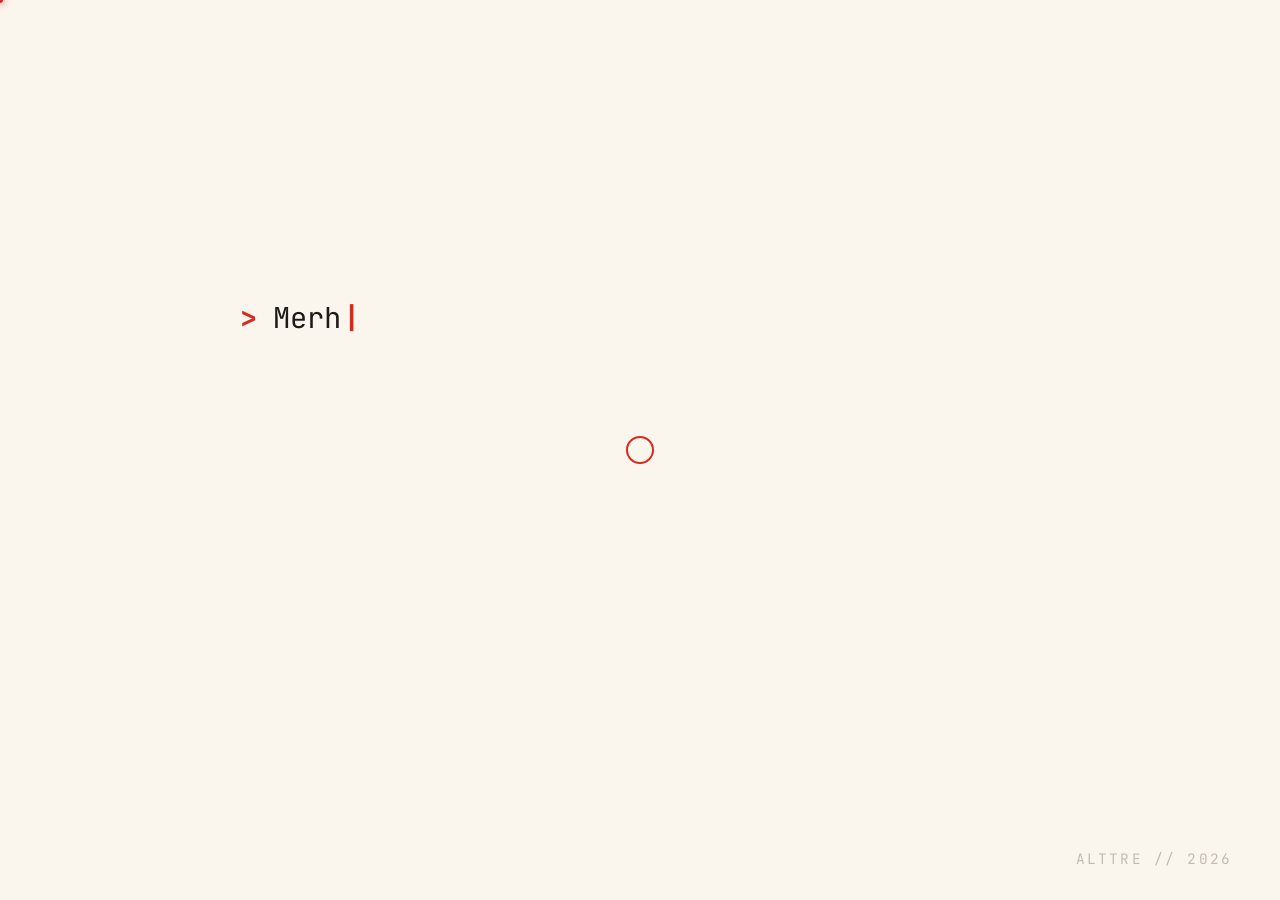
==== commit aea8c176: "update👏" ====
--- a/index.html
+++ b/index.html
@@ -1,371 +1,173 @@
 <!DOCTYPE html>
 <html lang="tr">
 <head>
-  <meta charset="UTF-8">
-  <meta name="viewport" content="width=device-width, initial-scale=1.0">
-  <meta name="description" content="Ali Turan (Alttre) — Bilişim Teknolojileri Öğrencisi, Geliştirici ve Maker. Yazılımdan donanıma, yapay zekadan robotiğe.">
-  <meta name="theme-color" content="#111318">
-  <title>Ali Turan — Geliştirici & Maker</title>
-  <link rel="preconnect" href="https://fonts.googleapis.com">
-  <link rel="preconnect" href="https://fonts.gstatic.com" crossorigin>
-  <link href="https://fonts.googleapis.com/css2?family=Bricolage+Grotesque:opsz,wght@12..96,400;12..96,600;12..96,700;12..96,800&family=Manrope:wght@400;500;600;700&display=swap" rel="stylesheet">
-  <link rel="stylesheet" href="style.css">
+    <meta charset="UTF-8">
+    <meta name="viewport" content="width=device-width, initial-scale=1.0">
+    <title>Ali Turan (Alttre) | Portfolyo</title>
+    <meta name="description" content="Ali Turan (Alttre) - Bilişim Teknolojileri Öğrencisi, Nebula Team Kurucusu & AI ve Donanım Geliştiricisi Portfolyosu.">
+    <link rel="preconnect" href="https://fonts.googleapis.com">
+    <link rel="preconnect" href="https://fonts.gstatic.com" crossorigin>
+    <link href="https://fonts.googleapis.com/css2?family=JetBrains+Mono:wght@300;400;500&family=Outfit:wght@300;400;600;800&display=swap" rel="stylesheet">
+    <link rel="stylesheet" href="style.css">
+    <link rel="icon" type="image/svg+xml" href="data:image/svg+xml,%3Csvg xmlns='http://www.w3.org/2000/svg' viewBox='0 0 24 24' fill='none'%3E%3Crect width='24' height='24' rx='5' fill='%231E1B18'/%3E%3Cpath d='M6 18L12 4l6 14' stroke='%23FAF6EE' stroke-width='2.5' stroke-linecap='round' stroke-linejoin='round'/%3E%3Cline x1='3' y1='18' x2='21' y2='18' stroke='%23DA291C' stroke-width='3' stroke-linecap='round'/%3E%3C/svg%3E">
 </head>
 <body>
-  <a href="#main-content" class="skip-link">İçeriğe geç</a>
 
-  <!-- Navigation -->
-  <header class="site-header" id="site-header">
-    <nav class="nav" aria-label="Ana navigasyon">
-      <div class="nav__inner">
-        <a href="#hero" class="nav__logo" aria-label="Ana sayfa">
-          <span class="nav__logo-name">Alttre</span>
-        </a>
-        <button class="nav__toggle" aria-label="Menüyü aç" aria-expanded="false" aria-controls="nav-menu" type="button">
-          <span class="nav__toggle-bar"></span>
-          <span class="nav__toggle-bar"></span>
-          <span class="nav__toggle-bar"></span>
-        </button>
-        <ul class="nav__menu" id="nav-menu" role="list">
-          <li><a href="#projeler" class="nav__link">Projeler</a></li>
-          <li><a href="#vitrin" class="nav__link">Vitrin</a></li>
-          <li><a href="#yetenekler" class="nav__link">Yetenekler</a></li>
-          <li><a href="#ekip" class="nav__link">Ekip</a></li>
-          <li><a href="#iletisim" class="nav__link">İletişim</a></li>
-        </ul>
-      </div>
-    </nav>
-  </header>
+    <!-- Custom Cursor -->
+    <div class="custom-cursor" id="customCursor"></div>
+    <div class="custom-cursor-dot" id="customCursorDot"></div>
 
-  <!-- Mobile menu overlay -->
-  <div class="nav-overlay" id="nav-overlay" aria-hidden="true"></div>
+    <!-- Ambient Canvas Background -->
+    <canvas id="ambientGlowCanvas" class="ambient-glow-canvas"></canvas>
 
-  <main id="main-content">
+    <!-- App Container -->
+    <div class="app-container">
 
-    <!-- Hero Section -->
-    <section class="hero" id="hero" aria-label="Tanıtım">
-      <div class="hero__canvas" aria-hidden="true">
-        <div class="hero__grid-lines"></div>
-        <div class="hero__glow"></div>
-      </div>
-      <div class="hero__content">
-        <div class="hero__intro">
-          <p class="hero__greeting">Merhaba, ben</p>
-          <h1 class="hero__name">Ali Turan</h1>
-          <p class="hero__alias">/ Alttre</p>
-        </div>
-        <p class="hero__title">Bilişim Teknolojileri Öğrencisi, Geliştirici & Maker</p>
-        <p class="hero__tagline">Yazılımdan donanıma, yapay zekadan robotiğe: fikirlerimi çalışan sistemlere dönüştürüyorum.</p>
-        <div class="hero__actions">
-          <a href="#projeler" class="btn btn--primary">Projelerimi Gör</a>
-          <a href="#iletisim" class="btn btn--ghost">İletişime Geç</a>
-        </div>
-        <div class="hero__badge">
-          <span class="hero__badge-icon">🐱</span>
-          <span class="hero__badge-text">Necati — Chief Debugging Officer</span>
-        </div>
-      </div>
-      <div class="hero__scroll-hint" aria-hidden="true">
-        <span class="hero__scroll-line"></span>
-      </div>
-    </section>
+        <!-- ========== INTRO SECTION ========== -->
+        <section id="introSection" class="intro-section active">
+            <div class="intro-content">
+                <div class="typewriter-container">
+                    <span class="typewriter-prompt">></span>
+                    <span id="typewriterText" class="typewriter-text"></span>
+                    <span class="typewriter-cursor">|</span>
+                </div>
+                <div class="intro-action-container">
+                    <button id="exploreBtn" class="explore-btn">Keşfet &rarr;</button>
+                </div>
+            </div>
+            <div class="intro-scroll-prompt" id="introScrollPrompt">
+                <span class="mouse-icon-vertical">
+                    <span class="mouse-wheel-vertical"></span>
+                </span>
+                <span class="scroll-text">Geçmek için Aşağı Kaydır</span>
+            </div>
+            <div class="intro-bg-badge">ALTTRE // 2026</div>
+        </section>
 
-    <!-- Projects Section -->
-    <section class="section projects" id="projeler" aria-label="Projeler">
-      <div class="section__inner">
-        <h2 class="section__heading">Projeler</h2>
-        <p class="section__subtext">Fikir aşamasından çalışan sisteme kadar uçtan uca geliştirdiğim projeler.</p>
+        <!-- ========== PORTFOLIO SECTION ========== -->
+        <section id="portfolioSection" class="portfolio-section">
+            <header class="portfolio-header">
+                <div class="brand">
+                    <span class="brand-logo" title="Alttre Logo">
+                        <svg viewBox="0 0 24 24" fill="none" stroke="#FAF6EE" stroke-width="2.5" stroke-linecap="round" stroke-linejoin="round">
+                            <path d="M6 20L12 4l6 16" stroke="#FAF6EE"></path>
+                            <line x1="3" y1="20" x2="21" y2="20" stroke="#DA291C" stroke-width="3"></line>
+                        </svg>
+                    </span>
+                    <div class="brand-text">
+                        <span class="brand-name">Ali Turan</span>
+                        <span class="brand-tag">@Alttre</span>
+                    </div>
+                </div>
+                <nav class="portfolio-nav">
+                    <button class="nav-btn active" id="navProjectsBtn">Projeler</button>
+                    <button class="nav-btn" id="navSkillsBtn">Yetenekler</button>
+                    <button class="nav-btn" id="navSetupBtn">Setup</button>
+                    <a href="mailto:ali-turan-@outlook.com" class="nav-contact-btn">İletişim</a>
+                </nav>
+            </header>
 
-        <div class="projects__grid" id="projects-grid">
-          <!-- Project 1: FluxMobile — Featured -->
-          <article class="project project--featured js-reveal">
-            <div class="project__image-wrap">
-              <img src="images/venus-ai.png" alt="FluxMobile yapay zeka asistanı" class="project__image" loading="lazy">
+            <div class="portfolio-content">
+                <div class="deck-container-wrapper">
+                    <div class="section-title-area">
+                        <h2 class="section-subtitle">KÜRATÖRÜ OLDUĞUM İŞLER</h2>
+                        <h1 class="section-title">Ben Yaptım.</h1>
+                        <p class="section-desc">Sıfırdan kodlanan yapay zeka ajanları, donanım projeleri ve interaktif web deneyimleri. Göz atmak için <strong>mouse tekerleğini kaydırın</strong>.</p>
+                    </div>
+
+                    <div class="deck-outer-container">
+                        <div class="deck-container" id="projectDeck"></div>
+                    </div>
+
+                    <div class="project-indicator-panel">
+                        <div class="scroll-instruction">
+                            <span class="mouse-icon"><span class="mouse-wheel"></span></span>
+                            <span>Scroll veya Sürükle</span>
+                        </div>
+                        <div class="deck-bullets" id="deckBullets"></div>
+                        <div class="active-project-tagline" id="projectTagline">Yükleniyor...</div>
+                    </div>
+                </div>
             </div>
-            <div class="project__body">
-              <h3 class="project__title">FluxMobile (NexusAI-PhoneAgent)</h3>
-              <p class="project__desc">React Native ve Expo tabanlı mobil yapay zeka asistanı. Cepten erişilebilir otonom yapay zeka gücü.</p>
-              <ul class="project__tags" role="list">
-                <li>React Native</li><li>Expo</li><li>AI</li><li>Mobile</li>
-              </ul>
+        </section>
+
+        <!-- ========== PROJECT DETAILS MODAL ========== -->
+        <div id="projectDetailsModal" class="details-modal">
+            <div class="modal-overlay" id="modalOverlay"></div>
+            <div class="modal-content-wrapper">
+                <button class="modal-close-btn" id="modalCloseBtn">
+                    <svg viewBox="0 0 24 24" width="24" height="24">
+                        <path d="M19 6.41L17.59 5 12 10.59 6.41 5 5 6.41 10.59 12 5 17.59 6.41 19 12 13.41 17.59 19 19 17.59 13.41 12z" fill="currentColor"/>
+                    </svg>
+                </button>
+                <div class="modal-content" id="modalContent"></div>
             </div>
-          </article>
-
-          <!-- Project 2: AI-POST Ekosistemi — Featured -->
-          <article class="project project--featured js-reveal">
-            <div class="project__image-wrap">
-              <img src="images/postx.png" alt="AI-POST sosyal medya otomasyonu" class="project__image" loading="lazy">
-            </div>
-            <div class="project__body">
-              <h3 class="project__title">AI-POST Ekosistemi</h3>
-              <p class="project__desc">Yapay zeka destekli sosyal medya gönderi, otomasyon ve yönetim araçları bütünü.</p>
-              <ul class="project__tags" role="list">
-                <li>AI</li><li>Automation</li><li>Social Media</li><li>Bot</li>
-              </ul>
-            </div>
-          </article>
-
-          <!-- Project 3: NexusAI-Agent -->
-          <article class="project js-reveal">
-            <div class="project__body" style="padding: var(--space-xl) var(--space-lg);">
-              <h3 class="project__title">NexusAI-Agent</h3>
-              <p class="project__desc">Electron ve React tabanlı gelişmiş masaüstü yapay zeka operatörü. Flux-Agent serisinin en güncel evrimi.</p>
-              <ul class="project__tags" role="list">
-                <li>Electron</li><li>React</li><li>Desktop App</li><li>AI</li>
-              </ul>
-            </div>
-          </article>
-
-          <!-- Project 4: Ven-s-Finder -->
-          <article class="project js-reveal">
-            <div class="project__body" style="padding: var(--space-xl) var(--space-lg);">
-              <h3 class="project__title">Ven-s-Finder</h3>
-              <p class="project__desc">Groq AI ve DuckDuckGo arama API'sini kullanan akıllı ve hızlı kişi arama motoru.</p>
-              <ul class="project__tags" role="list">
-                <li>Groq AI</li><li>DuckDuckGo</li><li>Search Engine</li><li>Python</li>
-              </ul>
-            </div>
-          </article>
-
-          <!-- Project 5: FBMTAL Chat & AlttreHub — Featured -->
-          <article class="project project--featured js-reveal">
-            <div class="project__image-wrap">
-              <img src="images/alttrehub.png" alt="Gerçek zamanlı sohbet altyapısı" class="project__image" loading="lazy">
-            </div>
-            <div class="project__body">
-              <h3 class="project__title">FBMTAL Chat & AlttreHub</h3>
-              <p class="project__desc">Okul veya belirli bir topluluk için geliştirilmiş gerçek zamanlı sohbet altyapıları ve iletişim kanalı platformu.</p>
-              <ul class="project__tags" role="list">
-                <li>WebSockets</li><li>Socket.io</li><li>Flask</li><li>Real-time</li>
-              </ul>
-            </div>
-          </article>
-
-          <!-- Project 6: Mini Sumo Robot -->
-          <article class="project js-reveal">
-            <div class="project__body" style="padding: var(--space-xl) var(--space-lg);">
-              <h3 class="project__title">Mini Sumo Robot</h3>
-              <p class="project__desc">Fibonacci Robot Yarışması'nda Jüri Özel Ödülü alan, C ile yazılmış otonom mini sumo robotu. Sensör füzyonu ve strateji algoritmaları.</p>
-              <ul class="project__tags" role="list">
-                <li>Arduino</li><li>C</li><li>Robotik</li><li>🏆 Ödüllü</li>
-              </ul>
-            </div>
-          </article>
-
-          <!-- Project 7: Hype-NEWS -->
-          <article class="project js-reveal">
-            <div class="project__body" style="padding: var(--space-xl) var(--space-lg);">
-              <h3 class="project__title">Hype-NEWS</h3>
-              <p class="project__desc">İnteraktif ve yapay zeka destekli haber istasyonu platformu.</p>
-              <ul class="project__tags" role="list">
-                <li>AI</li><li>News</li><li>Interactive</li><li>Web</li>
-              </ul>
-            </div>
-          </article>
-
-          <!-- Project 8: Teknofest VTOL İHA — Featured -->
-          <article class="project project--featured js-reveal">
-            <div class="project__image-wrap">
-              <img src="images/vtol-drone.png" alt="Teknofest VTOL İHA prototipi" class="project__image" loading="lazy">
-            </div>
-            <div class="project__body">
-              <h3 class="project__title">Teknofest VTOL İHA</h3>
-              <p class="project__desc">Pixhawk ve ArduPilot tabanlı dikey kalkışlı insansız hava aracı prototipi.</p>
-              <ul class="project__tags" role="list">
-                <li>Pixhawk</li><li>ArduPilot</li><li>VTOL</li><li>Teknofest</li>
-                <li style="background: oklch(0.20 0.04 165); color: var(--accent); border: 1px solid var(--accent-dim);">⏳ Gelecekte</li>
-              </ul>
-            </div>
-          </article>
-
-          <!-- Project 9: Donanım Laboratuvarı -->
-          <article class="project js-reveal">
-            <div class="project__image-wrap">
-              <img src="images/hardware-mod.png" alt="Donanım laboratuvarı" class="project__image" loading="lazy">
-            </div>
-            <div class="project__body">
-              <h3 class="project__title">Donanım Laboratuvarı</h3>
-              <p class="project__desc">Standart cihazları Type-C ve Li-Po pillerle güncelleme. Arduino tabanlı özel devre tasarımları.</p>
-              <ul class="project__tags" role="list">
-                <li>Hardware</li><li>Type-C</li><li>Li-Po</li><li>Maker</li>
-              </ul>
-            </div>
-          </article>
-
-          <!-- Project 10: Nebula & Web Müşteri İşleri -->
-          <article class="project js-reveal">
-            <div class="project__body" style="padding: var(--space-xl) var(--space-lg);">
-              <h3 class="project__title">Web, Portfolyo ve Ekip İşleri</h3>
-              <p class="project__desc">Nebula Team Ekosistemi (ekip portfolyoları) ve müşteri/bağımsız web projeleri (Fatma-Turan-Website, freela-website, honeyflow-admin).</p>
-              <ul class="project__tags" role="list">
-                <li>Frontend</li><li>UI/UX</li><li>CMS</li><li>Freelance</li>
-              </ul>
-            </div>
-          </article>
-        </div>
-      </div>
-    </section>
-
-    <!-- Showcase Section -->
-    <section class="section showcase" id="vitrin" aria-label="Vitrin">
-      <div class="section__inner">
-        <h2 class="section__heading">Vitrin</h2>
-        <p class="section__subtext">Canlı projelere göz atın.</p>
-        <div class="showcase__grid">
-
-          <a href="https://sefa-muhendislik.vercel.app/" target="_blank" rel="noopener noreferrer" class="showcase__card js-reveal" aria-label="Sefa Mühendislik web sitesini aç (yeni sekmede)">
-            <div class="showcase__card-header">
-              <span class="showcase__type">Kurumsal Web Sitesi</span>
-              <svg class="showcase__arrow" width="18" height="18" viewBox="0 0 24 24" fill="none" stroke="currentColor" stroke-width="2" stroke-linecap="round" stroke-linejoin="round" aria-hidden="true"><path d="M7 17L17 7"/><path d="M7 7h10v10"/></svg>
-            </div>
-            <h3 class="showcase__title">Sefa Mühendislik</h3>
-            <p class="showcase__desc">Profesyonel mühendislik firması için tasarlanan kurumsal web sitesi.</p>
-          </a>
-
-          <a href="https://3dprof.netlify.app/" target="_blank" rel="noopener noreferrer" class="showcase__card showcase__card--accent js-reveal" aria-label="3DProf web deneyimini aç (yeni sekmede)">
-            <div class="showcase__card-header">
-              <span class="showcase__type">3D Web Deneyimi</span>
-              <svg class="showcase__arrow" width="18" height="18" viewBox="0 0 24 24" fill="none" stroke="currentColor" stroke-width="2" stroke-linecap="round" stroke-linejoin="round" aria-hidden="true"><path d="M7 17L17 7"/><path d="M7 7h10v10"/></svg>
-            </div>
-            <h3 class="showcase__title">3DProf</h3>
-            <p class="showcase__desc">İnteraktif 3D deneyim sunan yenilikçi web uygulaması.</p>
-          </a>
-
-          <a href="https://www.instagram.com/net.postx/" target="_blank" rel="noopener noreferrer" class="showcase__card js-reveal" aria-label="PostX Instagram sayfasını aç (yeni sekmede)">
-            <div class="showcase__card-header">
-              <div style="display: flex; gap: 8px; align-items: center;">
-                <span class="showcase__type">Otomasyon Aracı</span>
-                <span style="font-size: var(--text-xs); color: oklch(0.65 0.15 20); background: oklch(0.20 0.05 20); padding: 2px 8px; border-radius: var(--radius-pill); font-weight: 600;">Devre Dışı</span>
-              </div>
-              <svg class="showcase__arrow" width="18" height="18" viewBox="0 0 24 24" fill="none" stroke="currentColor" stroke-width="2" stroke-linecap="round" stroke-linejoin="round" aria-hidden="true"><path d="M7 17L17 7"/><path d="M7 7h10v10"/></svg>
-            </div>
-            <h3 class="showcase__title">PostX</h3>
-            <p class="showcase__desc">Otomatik Instagram post zamanlayıcı ve göndericisi. İçerik planlaması ve toplu paylaşım sistemi.</p>
-            <img src="images/postx.png" alt="PostX otomasyon dashboard arayüzü" class="showcase__preview" loading="lazy">
-          </a>
-
-        </div>
-      </div>
-    </section>
-
-    <!-- Skills Section -->
-    <section class="section skills" id="yetenekler" aria-label="Yetenekler">
-      <div class="section__inner">
-        <h2 class="section__heading">Yetenekler</h2>
-        <div class="skills__layout">
-
-          <div class="skills__group js-reveal">
-            <h3 class="skills__label">Diller</h3>
-            <div class="skills__items">
-              <span>Python</span><span>C++</span><span>JavaScript</span><span>HTML5</span><span>CSS3</span><span>Bash/Zsh</span>
-            </div>
-          </div>
-
-          <div class="skills__group js-reveal">
-            <h3 class="skills__label">Framework & Kütüphaneler</h3>
-            <div class="skills__items">
-              <span>Flask</span><span>Socket.io</span><span>WebSockets</span><span>Playwright</span>
-            </div>
-          </div>
-
-          <div class="skills__group js-reveal">
-            <h3 class="skills__label">Yapay Zeka</h3>
-            <div class="skills__items">
-              <span>LLM API (Gemini, Qwen, Llama)</span><span>Prompt Mühendisliği</span><span>ReAct Ajan Mimarileri</span>
-            </div>
-          </div>
-
-          <div class="skills__group js-reveal">
-            <h3 class="skills__label">Donanım & Elektronik</h3>
-            <div class="skills__items">
-              <span>Arduino</span><span>Devre Tasarımı</span><span>Lehimleme</span><span>Li-Po & Type-C</span>
-            </div>
-          </div>
-
-          <div class="skills__group js-reveal">
-            <h3 class="skills__label">Araçlar & Sistem</h3>
-            <div class="skills__items">
-              <span>Git / GitHub</span><span>Linux (Hyprland)</span><span>Docker</span><span>zsh</span>
-            </div>
-          </div>
-
         </div>
 
-        <!-- Setup Cards -->
-        <div class="setup" id="setup">
-          <h3 class="setup__heading">Çalışma Ortamı</h3>
-          <div class="setup__grid">
-            <div class="setup__card js-reveal">
-              <span class="setup__card-label">Mobil Setup</span>
-              <p class="setup__card-specs">Intel i5-8300H · 16 GB DDR4 · GTX 1050 Ti Mobile</p>
-              <p class="setup__card-os">Pop!_OS 24.04 LTS</p>
+        <!-- ========== SKILLS PANEL ========== -->
+        <div id="skillsPanel" class="info-panel-modal">
+            <div class="info-panel-overlay" id="skillsOverlay"></div>
+            <div class="info-panel-content">
+                <button class="info-panel-close-btn" id="skillsCloseBtn">&times;</button>
+                <div class="panel-header">
+                    <h2>YETENEKLER & TEKNOLOJİLER</h2>
+                    <p>Sıfırdan kodlamaya ve donanım entegrasyonlarına odaklanan yetkinlik alanlarım.</p>
+                </div>
+                <div class="canvas-graph-container">
+                    <canvas id="skillsGraphCanvas"></canvas>
+                    <div class="graph-legend">
+                        <div class="legend-item"><span class="legend-dot" style="background:#DA291C;"></span> Merkez</div>
+                        <div class="legend-item"><span class="legend-dot" style="background:#5E7060;"></span> Kategori</div>
+                        <div class="legend-item"><span class="legend-dot" style="background:#1E1B18;"></span> Yetenek</div>
+                        <div class="legend-hint">* Düğümleri sürükleyebilirsiniz.</div>
+                    </div>
+                </div>
             </div>
-            <div class="setup__card js-reveal">
-              <span class="setup__card-label">Masaüstü Setup</span>
-              <p class="setup__card-specs">Ryzen 7 7600 · 32 GB DDR5 · RTX 5060 8GB</p>
-              <p class="setup__card-os">Custom Linux · Hyprland WM</p>
+        </div>
+
+        <!-- ========== SETUP PANEL ========== -->
+        <div id="setupPanel" class="info-panel-modal">
+            <div class="info-panel-overlay" id="setupOverlay"></div>
+            <div class="info-panel-content">
+                <button class="info-panel-close-btn" id="setupCloseBtn">&times;</button>
+                <div class="panel-header">
+                    <h2>ÇALIŞMA ORTAMI & SETUP</h2>
+                    <p>Fikirlerin gerçeğe dönüştüğü donanım ve yazılım kurulumları.</p>
+                </div>
+                <div class="setup-container">
+                    <div class="setup-box">
+                        <h3>Masaüstü Sistem</h3>
+                        <div class="setup-spec"><strong>İşlemci:</strong> AMD Ryzen 7 7600</div>
+                        <div class="setup-spec"><strong>Bellek:</strong> 32 GB DDR5 RAM</div>
+                        <div class="setup-spec"><strong>Ekran Kartı:</strong> NVIDIA RTX 5060 8GB</div>
+                        <div class="setup-spec"><strong>İşletim Sistemi:</strong> Custom Linux (Hyprland WM)</div>
+                        <p class="setup-description">Hyprland'ın pencere yöneticisi esnekliğiyle birleşen, yüksek performanslı yapay zeka ajanı çalıştırma ve geliştirme merkezi.</p>
+                    </div>
+                    <div class="setup-box">
+                        <h3>Mobil Sistem</h3>
+                        <div class="setup-spec"><strong>İşlemci:</strong> Intel Core i5-8300H</div>
+                        <div class="setup-spec"><strong>Bellek:</strong> 16 GB DDR4 RAM</div>
+                        <div class="setup-spec"><strong>Ekran Kartı:</strong> NVIDIA GTX 1050 Ti Mobile</div>
+                        <div class="setup-spec"><strong>İşletim Sistemi:</strong> Pop!_OS 24.04 LTS</div>
+                        <p class="setup-description">Sahada, okulda ve laboratuvarda robotik kodlama ile donanım yazılımlarını derlemek için kullanılan mobil ünite.</p>
+                    </div>
+                </div>
+                <div class="setup-details-extra">
+                    <h3>Geliştirici Alışkanlıkları</h3>
+                    <div class="habits-list">
+                        <div class="habit-item">
+                            <strong>Sıfırdan Kodlama:</strong> Hazır sürükle-bırak sistemler yerine JavaScript, TypeScript ve Python ile her projeyi temelinden kendim yazmayı tercih ederim.
+                        </div>
+                        <div class="habit-item">
+                            <strong>Görsel Mekanik:</strong> Ağır fizik motorları yerine CSS 3D transformasyonları ve tekerlek (scroll) tabanlı arayüz çakıştırmalarını severim.
+                        </div>
+                    </div>
+                </div>
             </div>
-          </div>
         </div>
-      </div>
-    </section>
 
-    <!-- Team Section -->
-    <section class="section team" id="ekip" aria-label="Ekip">
-      <div class="section__inner">
-        <h2 class="section__heading">Nebula Team</h2>
-        <p class="section__subtext">Birlikte inşa ediyoruz.</p>
-        <div class="team__grid">
-          <div class="team__member js-reveal">
-            <div class="team__avatar team__avatar--ali">AT</div>
-            <h3 class="team__name">Ali Turan</h3>
-            <p class="team__role">Ar-Ge & Python</p>
-            <span class="team__badge">Kurucu Üye</span>
-          </div>
-          <div class="team__member js-reveal">
-            <div class="team__avatar team__avatar--nezbat">NZ</div>
-            <h3 class="team__name">Nezbat</h3>
-            <p class="team__role">Game Design & Backend</p>
-          </div>
-          <div class="team__member js-reveal">
-            <div class="team__avatar team__avatar--bulut">BL</div>
-            <h3 class="team__name">Bulut</h3>
-            <p class="team__role">UI/UX & Frontend</p>
-          </div>
-        </div>
-      </div>
-    </section>
+    </div><!-- .app-container -->
 
-    <!-- Contact Section -->
-    <section class="section contact" id="iletisim" aria-label="İletişim">
-      <div class="section__inner">
-        <h2 class="section__heading">İletişim</h2>
-        <p class="contact__message">Proje fikriniz mi var? Birlikte çalışalım.</p>
-        <div class="contact__links">
-          <a href="mailto:ali-turan-@outlook.com" class="contact__link" aria-label="E-posta gönder">
-            <svg width="22" height="22" viewBox="0 0 24 24" fill="none" stroke="currentColor" stroke-width="1.5" stroke-linecap="round" stroke-linejoin="round" aria-hidden="true"><rect x="2" y="4" width="20" height="16" rx="2"/><path d="M22 4L12 13L2 4"/></svg>
-            <span>ali-turan-@outlook.com</span>
-          </a>
-          <a href="https://github.com/Alttrest" target="_blank" rel="noopener noreferrer" class="contact__link" aria-label="GitHub profili (yeni sekmede açılır)">
-            <svg width="22" height="22" viewBox="0 0 24 24" fill="currentColor" aria-hidden="true"><path d="M12 0C5.37 0 0 5.37 0 12c0 5.31 3.435 9.795 8.205 11.385.6.105.825-.255.825-.57 0-.285-.015-1.23-.015-2.235-3.015.555-3.795-.735-4.035-1.41-.135-.345-.72-1.41-1.23-1.695-.42-.225-1.02-.78-.015-.795.945-.015 1.62.87 1.845 1.23 1.08 1.815 2.805 1.305 3.495.99.105-.78.42-1.305.765-1.605-2.67-.3-5.46-1.335-5.46-5.925 0-1.305.465-2.385 1.23-3.225-.12-.3-.54-1.53.12-3.18 0 0 1.005-.315 3.3 1.23.96-.27 1.98-.405 3-.405s2.04.135 3 .405c2.295-1.56 3.3-1.23 3.3-1.23.66 1.65.24 2.88.12 3.18.765.84 1.23 1.905 1.23 3.225 0 4.605-2.805 5.625-5.475 5.925.435.375.81 1.095.81 2.22 0 1.605-.015 2.895-.015 3.3 0 .315.225.69.825.57A12.02 12.02 0 0024 12c0-6.63-5.37-12-12-12z"/></svg>
-            <span>github.com/Alttrest</span>
-          </a>
-        </div>
-        <p class="contact__location">📍 Alanya / Antalya</p>
-      </div>
-    </section>
-
-  </main>
-
-  <footer class="site-footer">
-    <div class="site-footer__inner">
-      <p class="site-footer__copy">Ali Turan &copy; 2025</p>
-      <button class="back-to-top" aria-label="Sayfanın başına dön" type="button">
-        <svg width="18" height="18" viewBox="0 0 24 24" fill="none" stroke="currentColor" stroke-width="2" stroke-linecap="round" stroke-linejoin="round" aria-hidden="true"><path d="M18 15l-6-6-6 6"/></svg>
-      </button>
-    </div>
-  </footer>
-
-  <script src="script.js"></script>
+    <script src="app.js"></script>
 </body>
 </html>
--- a/style.css
+++ b/style.css
@@ -1,956 +1,1339 @@
-/* ============================================================
-   DESIGN SYSTEM — Ali Turan Portfolio
-   OKLCH color space · Bricolage Grotesque + Manrope
-   ============================================================ */
-
-/* --- Reset & Base --- */
-*,
-*::before,
-*::after {
-  margin: 0;
-  padding: 0;
-  box-sizing: border-box;
-}
-
+/* ================= DESIGN TOKENS ================= */
 :root {
-  /* Color palette — OKLCH, dark base with warm-cool tint */
-  --bg-deep:      oklch(0.13 0.012 260);
-  --bg-surface:   oklch(0.17 0.014 260);
-  --bg-elevated:  oklch(0.21 0.016 260);
-  --border-subtle: oklch(0.26 0.012 260);
-  --border-hover:  oklch(0.35 0.015 260);
-
-  --text-muted:   oklch(0.56 0.01 260);
-  --text-body:    oklch(0.80 0.008 260);
-  --text-heading: oklch(0.94 0.005 260);
-
-  --accent:       oklch(0.72 0.14 165);
-  --accent-dim:   oklch(0.55 0.09 165);
-  --accent-bg:    oklch(0.20 0.04 165);
-
-  /* Typography */
-  --font-display: 'Bricolage Grotesque', system-ui, sans-serif;
-  --font-body:    'Manrope', system-ui, sans-serif;
-
-  --text-xs:   clamp(0.75rem,  0.7rem  + 0.15vw, 0.8125rem);
-  --text-sm:   clamp(0.8125rem, 0.75rem + 0.2vw,  0.875rem);
-  --text-base: clamp(0.9375rem, 0.875rem + 0.2vw, 1.0625rem);
-  --text-lg:   clamp(1.125rem, 1rem    + 0.35vw, 1.333rem);
-  --text-xl:   clamp(1.333rem, 1.1rem  + 0.6vw,  1.777rem);
-  --text-2xl:  clamp(1.777rem, 1.3rem  + 1.2vw,  2.369rem);
-  --text-3xl:  clamp(2.369rem, 1.5rem  + 2.5vw,  3.157rem);
-  --text-hero: clamp(3rem, 2rem + 3vw, 5rem);
-
-  /* Spacing */
-  --space-2xs: clamp(0.125rem, 0.1rem  + 0.1vw,  0.25rem);
-  --space-xs:  clamp(0.25rem,  0.2rem  + 0.15vw, 0.5rem);
-  --space-sm:  clamp(0.5rem,   0.4rem  + 0.3vw,  0.75rem);
-  --space-md:  clamp(1rem,     0.8rem  + 0.5vw,  1.5rem);
-  --space-lg:  clamp(1.5rem,   1.2rem  + 1vw,    2.5rem);
-  --space-xl:  clamp(2.5rem,   1.8rem  + 2vw,    4rem);
-  --space-2xl: clamp(4rem,     2.5rem  + 4vw,    7rem);
-
-  /* Layout */
-  --max-width: 1120px;
-  --gutter: clamp(1.25rem, 1rem + 1.5vw, 3rem);
-
-  /* Z-index */
-  --z-base: 1;
-  --z-sticky: 100;
-  --z-overlay: 200;
-  --z-modal: 300;
-
-  /* Motion */
-  --ease-out-expo: cubic-bezier(0.16, 1, 0.3, 1);
-  --ease-out-quart: cubic-bezier(0.25, 1, 0.5, 1);
-  --duration-fast: 150ms;
-  --duration-normal: 250ms;
-  --duration-slow: 500ms;
-
-  /* Radius */
-  --radius-sm: 6px;
-  --radius-md: 10px;
-  --radius-lg: 14px;
-  --radius-pill: 100px;
-}
-
-html {
-  scroll-behavior: smooth;
-  -webkit-text-size-adjust: 100%;
-  text-size-adjust: 100%;
+    /* Premium Cream Color Scheme */
+    --bg-cream-primary: #FAF6EE;
+    --bg-cream-secondary: #F3ECE0;
+    --bg-cream-tertiary: #E8DEC9;
+    
+    /* Elegant Dark Accents */
+    --text-primary: #1E1B18;
+    --text-secondary: #585047;
+    --text-muted: #8E8274;
+    
+    /* Branding Accent (ThinkPad TrackPoint Red & Sleek Ochre/Gold) */
+    --accent-red: #DA291C;
+    --accent-red-hover: #B51B12;
+    --accent-rust: #D46A43;
+    --accent-sage: #5E7060;
+    
+    /* Glassmorphism & Borders */
+    --border-light: rgba(30, 27, 24, 0.08);
+    --border-medium: rgba(30, 27, 24, 0.15);
+    --shadow-soft: 0 10px 30px -10px rgba(94, 80, 64, 0.15);
+    --shadow-medium: 0 20px 40px -15px rgba(94, 80, 64, 0.25);
+    --shadow-premium: 0 30px 60px -20px rgba(94, 80, 64, 0.35), 0 0 50px rgba(218, 41, 28, 0.05);
+
+    /* Typography */
+    --font-sans: 'Outfit', -apple-system, BlinkMacSystemFont, "Segoe UI", Roboto, sans-serif;
+    --font-mono: 'JetBrains Mono', monospace;
+    
+    /* Animations */
+    --transition-smooth: all 0.6s cubic-bezier(0.25, 1, 0.5, 1);
+    --transition-elastic: all 0.8s cubic-bezier(0.175, 0.885, 0.32, 1.275);
+    --transition-fast: all 0.2s ease;
+}
+
+/* ================= RESET & GENERAL STYLES ================= */
+* {
+    margin: 0;
+    padding: 0;
+    box-sizing: border-box;
+    cursor: none; /* Hide default cursor to use custom ThinkPad trackpoint */
 }
 
 body {
-  font-family: var(--font-body);
-  font-size: var(--text-base);
-  line-height: 1.7;
-  color: var(--text-body);
-  background: var(--bg-deep);
-  -webkit-font-smoothing: antialiased;
-  -moz-osx-font-smoothing: grayscale;
-  overflow-x: hidden;
-}
-
-img {
-  display: block;
-  max-width: 100%;
-  height: auto;
-}
-
-a {
-  color: inherit;
-  text-decoration: none;
-}
-
-ul { list-style: none; }
-
-:focus-visible {
-  outline: 2px solid var(--accent);
-  outline-offset: 3px;
-  border-radius: var(--radius-sm);
-}
-
-::selection {
-  background: var(--accent-bg);
-  color: var(--text-heading);
-}
-
-/* --- Skip Link --- */
-.skip-link {
-  position: absolute;
-  top: -100%;
-  left: var(--gutter);
-  background: var(--accent);
-  color: var(--bg-deep);
-  padding: var(--space-xs) var(--space-md);
-  border-radius: var(--radius-sm);
-  font-weight: 600;
-  z-index: var(--z-modal);
-  transition: top var(--duration-fast) var(--ease-out-expo);
-}
-.skip-link:focus {
-  top: var(--space-sm);
-}
-
-/* ============================================================
-   NAVIGATION
-   ============================================================ */
-.site-header {
-  position: fixed;
-  top: 0;
-  left: 0;
-  right: 0;
-  z-index: var(--z-sticky);
-  transition: background var(--duration-normal) var(--ease-out-quart),
-              box-shadow var(--duration-normal) var(--ease-out-quart);
-}
-
-.site-header.is-scrolled {
-  background: oklch(0.13 0.012 260 / 0.85);
-  backdrop-filter: blur(12px);
-  -webkit-backdrop-filter: blur(12px);
-  box-shadow: 0 1px 0 var(--border-subtle);
-}
-
-.nav__inner {
-  display: flex;
-  align-items: center;
-  justify-content: space-between;
-  max-width: var(--max-width);
-  margin: 0 auto;
-  padding: var(--space-md) var(--gutter);
-}
-
-.nav__logo {
-  font-family: var(--font-display);
-  font-weight: 700;
-  font-size: var(--text-lg);
-  color: var(--text-heading);
-  letter-spacing: -0.02em;
-  transition: color var(--duration-fast);
-}
-.nav__logo:hover { color: var(--accent); }
-
-.nav__menu {
-  display: flex;
-  gap: var(--space-lg);
-}
-
-.nav__link {
-  font-size: var(--text-sm);
-  font-weight: 500;
-  color: var(--text-muted);
-  transition: color var(--duration-fast);
-  position: relative;
-}
-.nav__link::after {
-  content: '';
-  position: absolute;
-  bottom: -4px;
-  left: 0;
-  width: 0;
-  height: 1.5px;
-  background: var(--accent);
-  transition: width var(--duration-normal) var(--ease-out-expo);
-}
-.nav__link:hover { color: var(--text-heading); }
-.nav__link:hover::after { width: 100%; }
-
-/* Hamburger */
-.nav__toggle {
-  display: none;
-  flex-direction: column;
-  gap: 5px;
-  background: none;
-  border: none;
-  cursor: pointer;
-  padding: var(--space-xs);
-  z-index: var(--z-modal);
-}
-.nav__toggle-bar {
-  display: block;
-  width: 22px;
-  height: 2px;
-  background: var(--text-heading);
-  border-radius: 2px;
-  transition: transform var(--duration-normal) var(--ease-out-expo),
-              opacity var(--duration-fast);
-}
-.nav__toggle.is-active .nav__toggle-bar:nth-child(1) {
-  transform: translateY(7px) rotate(45deg);
-}
-.nav__toggle.is-active .nav__toggle-bar:nth-child(2) { opacity: 0; }
-.nav__toggle.is-active .nav__toggle-bar:nth-child(3) {
-  transform: translateY(-7px) rotate(-45deg);
-}
-
-/* Overlay */
-.nav-overlay {
-  position: fixed;
-  inset: 0;
-  background: oklch(0 0 0 / 0.5);
-  z-index: var(--z-overlay);
-  opacity: 0;
-  pointer-events: none;
-  transition: opacity var(--duration-normal);
-}
-.nav-overlay.is-visible {
-  opacity: 1;
-  pointer-events: auto;
-}
-
-@media (max-width: 768px) {
-  .nav__toggle { display: flex; }
-  .nav__menu {
+    background-color: var(--bg-cream-primary);
+    color: var(--text-primary);
+    font-family: var(--font-sans);
+    overflow: hidden; /* Lock viewport scrolling; interactions handled via mouse scroll-jack and custom modals */
+    height: 100vh;
+    width: 100vw;
+    -webkit-font-smoothing: antialiased;
+    -moz-osx-font-smoothing: grayscale;
+}
+
+button, a {
+    cursor: none; /* Keep cursor hidden for buttons and links too */
+}
+
+/* ================= THINKPAD TRACKPOINT CUSTOM CURSOR ================= */
+.custom-cursor {
+    width: 28px;
+    height: 28px;
+    border: 2px solid var(--accent-red);
+    border-radius: 50%;
+    position: fixed;
+    transform: translate(-50%, -50%);
+    pointer-events: none;
+    z-index: 9999;
+    mix-blend-mode: normal;
+    transition: width 0.2s ease, height 0.2s ease, background-color 0.2s ease;
+}
+
+.custom-cursor-dot {
+    width: 6px;
+    height: 6px;
+    background-color: var(--accent-red);
+    border-radius: 50%;
+    position: fixed;
+    transform: translate(-50%, -50%);
+    pointer-events: none;
+    z-index: 10000;
+    box-shadow: 0 0 10px var(--accent-red);
+    transition: transform 0.1s ease;
+}
+
+/* Cursor state on hoverable elements */
+.custom-cursor.hovered {
+    width: 44px;
+    height: 44px;
+    background-color: rgba(218, 41, 28, 0.08);
+    border-color: var(--accent-red-hover);
+}
+
+.custom-cursor-dot.hovered {
+    transform: translate(-50%, -50%) scale(1.5);
+}
+
+/* Cursor state on click */
+.custom-cursor.clicked {
+    width: 20px;
+    height: 20px;
+    background-color: var(--accent-red);
+    border-color: var(--accent-red);
+}
+
+/* ================= AMBIENT CANVAS BACKGROUND ================= */
+.ambient-glow-canvas {
     position: fixed;
     top: 0;
-    right: 0;
-    width: min(300px, 80vw);
-    height: 100dvh;
-    flex-direction: column;
-    background: var(--bg-surface);
-    padding: 5rem var(--gutter) var(--gutter);
-    gap: var(--space-sm);
+    left: 0;
+    width: 100%;
+    height: 100%;
+    z-index: 1;
+    pointer-events: none;
+    opacity: 0.7;
+}
+
+/* ================= APP CONTAINER ================= */
+.app-container {
+    position: relative;
+    width: 100%;
+    height: 100%;
+    z-index: 2;
+}
+
+/* ================= SECTION 1: TYPEWRITER INTRO ================= */
+.intro-section {
+    position: absolute;
+    top: 0;
+    left: 0;
+    width: 100%;
+    height: 100%;
+    display: flex;
+    justify-content: center;
+    align-items: center;
+    background-color: var(--bg-cream-primary);
+    z-index: 100;
+    padding: 2rem;
+    transition: transform 1.2s cubic-bezier(0.76, 0, 0.24, 1), opacity 1.2s ease;
+}
+
+/* Dismissed / slide-left state */
+.intro-section.dismissed {
+    transform: translateX(-100vw);
+    opacity: 0;
+    pointer-events: none;
+}
+
+.intro-content {
+    max-width: 800px;
+    width: 100%;
+    display: flex;
+    flex-direction: column;
+    gap: 3rem;
+}
+
+.typewriter-container {
+    font-family: var(--font-mono);
+    font-size: 1.8rem;
+    line-height: 1.6;
+    color: var(--text-primary);
+    min-height: 200px;
+    display: flex;
+    align-items: flex-start;
+    position: relative;
+}
+
+.typewriter-prompt {
+    color: var(--accent-red);
+    margin-right: 1rem;
+    font-weight: bold;
+    user-select: none;
+}
+
+.typewriter-text {
+    white-space: pre-wrap;
+    word-break: break-word;
+}
+
+.typewriter-cursor {
+    color: var(--accent-red);
+    animation: cursor-blink 0.8s infinite;
+    font-weight: bold;
+    margin-left: 2px;
+}
+
+@keyframes cursor-blink {
+    0%, 100% { opacity: 0; }
+    50% { opacity: 1; }
+}
+
+.intro-action-container {
+    opacity: 0;
+    transform: translateY(20px);
+    transition: opacity 0.8s ease, transform 0.8s ease;
+    display: flex;
+    justify-content: flex-start;
+}
+
+.intro-action-container.visible {
+    opacity: 1;
+    transform: translateY(0);
+}
+
+.explore-btn {
+    background-color: var(--text-primary);
+    color: var(--bg-cream-primary);
+    border: none;
+    padding: 1.2rem 3rem;
+    font-family: var(--font-sans);
+    font-size: 1.1rem;
+    font-weight: 600;
+    border-radius: 4px;
+    box-shadow: var(--shadow-soft);
+    transition: var(--transition-fast);
+    display: flex;
+    align-items: center;
+    gap: 0.8rem;
+}
+
+.explore-btn:hover {
+    background-color: var(--accent-red);
+    transform: translateY(-3px);
+    box-shadow: var(--shadow-medium);
+}
+
+/* Intro Scroll Prompt Style */
+.intro-scroll-prompt {
+    position: absolute;
+    bottom: 3.5rem;
+    left: 50%;
+    transform: translate(-50%, 20px);
+    display: flex;
+    flex-direction: column;
+    align-items: center;
+    gap: 0.5rem;
+    font-family: var(--font-mono);
+    font-size: 0.8rem;
+    color: var(--text-muted);
+    opacity: 0;
+    pointer-events: none;
+    transition: opacity 0.8s ease, transform 0.8s ease;
+}
+
+.intro-scroll-prompt.visible {
+    opacity: 0.8;
+    transform: translate(-50%, 0);
+}
+
+.mouse-icon-vertical {
+    width: 16px;
+    height: 24px;
+    border: 1.5px solid var(--text-muted);
+    border-radius: 8px;
+    display: inline-block;
+    position: relative;
+}
+
+.mouse-wheel-vertical {
+    width: 2px;
+    height: 5px;
+    background-color: var(--accent-red);
+    border-radius: 1px;
+    position: absolute;
+    top: 4px;
+    left: 50%;
+    transform: translateX(-50%);
+    animation: wheel-scroll-vert 1.5s infinite;
+}
+
+@keyframes wheel-scroll-vert {
+    0% { transform: translate(-50%, 0); opacity: 1; }
+    80% { transform: translate(-50%, 7px); opacity: 0; }
+    100% { transform: translate(-50%, 0); opacity: 0; }
+}
+
+.scroll-text {
+    letter-spacing: 0.05em;
+}
+
+.intro-bg-badge {
+    position: absolute;
+    bottom: 2rem;
+    right: 3rem;
+    font-family: var(--font-mono);
+    font-size: 0.9rem;
+    letter-spacing: 0.15em;
+    color: var(--text-muted);
+    opacity: 0.5;
+}
+
+/* ================= SECTION 2: PORTFOLIO MAIN VIEW ================= */
+.portfolio-section {
+    position: absolute;
+    top: 0;
+    left: 0;
+    width: 100%;
+    height: 100%;
+    display: flex;
+    flex-direction: column;
+    z-index: 10;
+    opacity: 0;
+    transform: translateX(100vw);
+    transition: opacity 1.2s cubic-bezier(0.76, 0, 0.24, 1), transform 1.2s cubic-bezier(0.76, 0, 0.24, 1);
+    pointer-events: none;
+}
+
+.portfolio-section.active {
+    opacity: 1;
+    transform: translateX(0);
+    pointer-events: auto;
+}
+
+/* Portfolio Header */
+.portfolio-header {
+    display: flex;
+    justify-content: space-between;
+    align-items: center;
+    padding: 2rem 4rem;
+    background: linear-gradient(to bottom, var(--bg-cream-primary) 70%, rgba(250, 246, 238, 0));
+    z-index: 50;
+}
+
+.brand {
+    display: flex;
+    align-items: center;
+    gap: 1rem;
+}
+
+.brand-logo {
+    width: 42px;
+    height: 42px;
+    background-color: var(--text-primary);
+    color: var(--bg-cream-primary);
+    font-family: var(--font-sans);
+    font-weight: 800;
+    font-size: 1.4rem;
+    border-radius: 6px;
+    display: flex;
+    justify-content: center;
+    align-items: center;
+    border: 2px solid var(--accent-red);
+    transition: transform 0.2s ease, border-color 0.2s ease;
+    overflow: hidden;
+}
+
+.brand-logo:hover {
+    transform: scale(1.08);
+    border-color: var(--accent-rust);
+}
+
+.brand-logo svg {
+    display: block;
+    width: 26px;
+    height: 26px;
+}
+
+.brand-text {
+    display: flex;
+    flex-direction: column;
+}
+
+.brand-name {
+    font-size: 1.1rem;
+    font-weight: 800;
+    color: var(--text-primary);
+    letter-spacing: -0.02em;
+}
+
+.brand-tag {
+    font-family: var(--font-mono);
+    font-size: 0.8rem;
+    color: var(--accent-red);
+}
+
+.portfolio-nav {
+    display: flex;
+    align-items: center;
+    gap: 1rem;
+    background: var(--bg-cream-secondary);
+    padding: 0.4rem;
+    border-radius: 30px;
+    border: 1px solid var(--border-light);
+}
+
+.nav-btn {
+    background: none;
+    border: none;
+    font-family: var(--font-sans);
+    font-size: 0.95rem;
+    font-weight: 600;
+    padding: 0.6rem 1.5rem;
+    color: var(--text-secondary);
+    border-radius: 20px;
+    transition: var(--transition-fast);
+}
+
+.nav-btn.active, .nav-btn:hover {
+    background-color: var(--text-primary);
+    color: var(--bg-cream-primary);
+}
+
+.nav-contact-btn {
+    background-color: var(--accent-red);
+    color: white;
+    text-decoration: none;
+    font-family: var(--font-sans);
+    font-size: 0.95rem;
+    font-weight: 600;
+    padding: 0.6rem 1.5rem;
+    border-radius: 20px;
+    transition: var(--transition-fast);
+}
+
+.nav-contact-btn:hover {
+    background-color: var(--accent-red-hover);
+    transform: translateY(-2px);
+}
+
+/* Portfolio Content Layout */
+.portfolio-content {
+    flex: 1;
+    display: flex;
+    justify-content: center;
+    align-items: center;
+    padding: 0 4rem 2rem 4rem;
+    position: relative;
+    z-index: 20;
+}
+
+.deck-container-wrapper {
+    width: 100%;
+    max-width: 1300px;
+    display: flex;
+    flex-direction: column;
+    align-items: center;
+    justify-content: space-between;
+    height: 100%;
+    gap: 1.5rem;
+}
+
+/* Section Title Area */
+.section-title-area {
+    text-align: center;
+    max-width: 650px;
+}
+
+.section-subtitle {
+    font-family: var(--font-mono);
+    font-size: 0.8rem;
+    letter-spacing: 0.2em;
+    color: var(--text-muted);
+    margin-bottom: 0.5rem;
+}
+
+.section-title {
+    font-size: 3.5rem;
+    font-weight: 800;
+    color: var(--text-primary);
+    letter-spacing: -0.03em;
+    margin-bottom: 0.8rem;
+}
+
+.section-desc {
+    font-size: 1.05rem;
+    line-height: 1.5;
+    color: var(--text-secondary);
+}
+
+/* ================= 3D CARD DECK CAROUSEL ================= */
+.deck-outer-container {
+    width: 100%;
+    height: 380px;
+    perspective: 1200px;
+    display: flex;
+    justify-content: center;
+    align-items: center;
+    position: relative;
+}
+
+.deck-container {
+    width: 320px;
+    height: 340px;
+    position: relative;
+    transform-style: preserve-3d;
+    display: flex;
+    justify-content: center;
+    align-items: center;
+}
+
+/* Individual Project Card style */
+.project-card {
+    position: absolute;
+    width: 320px;
+    height: 340px;
+    background-color: var(--bg-cream-secondary);
+    border: 1px solid var(--border-medium);
+    border-radius: 12px;
+    box-shadow: var(--shadow-soft);
+    display: flex;
+    flex-direction: column;
+    overflow: hidden;
+    transform-origin: center center;
+    transition: transform 0.8s cubic-bezier(0.25, 1, 0.5, 1), 
+                opacity 0.8s cubic-bezier(0.25, 1, 0.5, 1), 
+                filter 0.8s cubic-bezier(0.25, 1, 0.5, 1),
+                border-color 0.3s ease;
+    user-select: none;
+}
+
+/* Highlighting the active center card */
+.project-card.active {
+    box-shadow: var(--shadow-premium);
+    border-color: var(--accent-red);
+}
+
+.project-card:not(.active) {
+    filter: blur(2px) grayscale(40%);
+    pointer-events: none; /* Only center card is clickable */
+}
+
+/* Card Visual Header */
+.card-visual {
+    height: 170px;
+    width: 100%;
+    position: relative;
+    overflow: hidden;
+    background-color: var(--bg-cream-tertiary);
+    display: flex;
+    justify-content: center;
+    align-items: center;
+}
+
+.card-visual::before {
+    content: '';
+    position: absolute;
+    top: 0;
+    left: 0;
+    width: 100%;
+    height: 100%;
+    background: radial-gradient(circle at center, transparent 30%, rgba(30, 27, 24, 0.1));
+    z-index: 2;
+}
+
+/* Card Graphic Content (Generative UI look) */
+.card-graphic {
+    width: 100%;
+    height: 100%;
+    display: flex;
+    justify-content: center;
+    align-items: center;
+    font-size: 4rem;
+    position: relative;
+    transition: transform 0.5s ease;
+}
+
+.project-card:hover .card-graphic {
+    transform: scale(1.08);
+}
+
+.card-tag {
+    position: absolute;
+    top: 12px;
+    left: 12px;
+    background-color: var(--text-primary);
+    color: var(--bg-cream-primary);
+    font-family: var(--font-mono);
+    font-size: 0.65rem;
+    padding: 0.3rem 0.6rem;
+    border-radius: 4px;
+    z-index: 3;
+    letter-spacing: 0.05em;
+    border: 1px solid rgba(250, 246, 238, 0.15);
+}
+
+.card-tag.highlight {
+    background-color: var(--accent-red);
+}
+
+/* Card Details Area */
+.card-details {
+    padding: 1.5rem;
+    display: flex;
+    flex-direction: column;
+    flex: 1;
+    justify-content: space-between;
+}
+
+.card-title-row {
+    display: flex;
+    justify-content: space-between;
+    align-items: flex-start;
+    gap: 0.5rem;
+    margin-bottom: 0.5rem;
+}
+
+.card-title {
+    font-size: 1.3rem;
+    font-weight: 800;
+    color: var(--text-primary);
+    letter-spacing: -0.02em;
+    line-height: 1.2;
+}
+
+.card-category {
+    font-family: var(--font-mono);
+    font-size: 0.75rem;
+    color: var(--accent-rust);
+    font-weight: bold;
+    margin-bottom: 0.6rem;
+    text-transform: uppercase;
+}
+
+.card-intro-desc {
+    font-size: 0.88rem;
+    color: var(--text-secondary);
+    line-height: 1.4;
+    display: -webkit-box;
+    -webkit-line-clamp: 2;
+    -webkit-box-orient: vertical;
+    overflow: hidden;
+}
+
+.card-footer {
+    display: flex;
+    justify-content: space-between;
+    align-items: center;
+    margin-top: auto;
+    padding-top: 0.5rem;
+    border-top: 1px solid var(--border-light);
+}
+
+.card-stack {
+    font-family: var(--font-mono);
+    font-size: 0.7rem;
+    color: var(--text-muted);
+}
+
+.card-action-hint {
+    font-size: 0.8rem;
+    font-weight: 600;
+    color: var(--accent-red);
+    display: flex;
+    align-items: center;
+    gap: 0.2rem;
+    opacity: 0;
+    transform: translateX(-5px);
+    transition: var(--transition-fast);
+}
+
+.project-card.active:hover .card-action-hint {
+    opacity: 1;
+    transform: translateX(0);
+}
+
+/* ================= INDICATOR & STATUS PANEL ================= */
+.project-indicator-panel {
+    display: flex;
+    flex-direction: column;
+    align-items: center;
+    gap: 0.8rem;
+    margin-top: 1rem;
+}
+
+.scroll-instruction {
+    display: flex;
+    align-items: center;
+    gap: 0.5rem;
+    font-family: var(--font-mono);
+    font-size: 0.75rem;
+    color: var(--text-muted);
+}
+
+.mouse-icon {
+    width: 14px;
+    height: 22px;
+    border: 1.5px solid var(--text-muted);
+    border-radius: 8px;
+    display: inline-block;
+    position: relative;
+}
+
+.mouse-wheel {
+    width: 2px;
+    height: 4px;
+    background-color: var(--accent-red);
+    border-radius: 1px;
+    position: absolute;
+    top: 4px;
+    left: 50%;
+    transform: translateX(-50%);
+    animation: wheel-scroll 1.5s infinite;
+}
+
+@keyframes wheel-scroll {
+    0% { transform: translate(-50%, 0); opacity: 1; }
+    80% { transform: translate(-50%, 6px); opacity: 0; }
+    100% { transform: translate(-50%, 0); opacity: 0; }
+}
+
+.deck-bullets {
+    display: flex;
+    gap: 0.5rem;
+}
+
+.bullet {
+    width: 6px;
+    height: 6px;
+    background-color: var(--bg-cream-tertiary);
+    border-radius: 50%;
+    transition: var(--transition-fast);
+}
+
+.bullet.active {
+    width: 24px;
+    border-radius: 3px;
+    background-color: var(--accent-red);
+}
+
+.active-project-tagline {
+    font-size: 1.1rem;
+    font-weight: 600;
+    color: var(--text-secondary);
+    text-align: center;
+    height: 1.5rem;
+    min-width: 300px;
+}
+
+/* ================= PROJECT DETAILS MODAL ================= */
+.details-modal {
+    position: fixed;
+    top: 0;
+    left: 0;
+    width: 100vw;
+    height: 100vh;
+    z-index: 1000;
+    display: flex;
+    justify-content: center;
+    align-items: center;
+    opacity: 0;
+    pointer-events: none;
+    transition: opacity 0.5s ease;
+}
+
+.details-modal.active {
+    opacity: 1;
+    pointer-events: auto;
+}
+
+.modal-overlay {
+    position: absolute;
+    top: 0;
+    left: 0;
+    width: 100%;
+    height: 100%;
+    background-color: rgba(30, 27, 24, 0.4);
+    backdrop-filter: blur(10px);
+}
+
+.modal-content-wrapper {
+    position: relative;
+    width: 90%;
+    max-width: 950px;
+    height: 85vh;
+    background-color: var(--bg-cream-primary);
+    border: 1px solid var(--border-medium);
+    border-radius: 16px;
+    box-shadow: var(--shadow-premium);
+    z-index: 10;
+    display: flex;
+    flex-direction: column;
+    overflow: hidden;
+    transform: scale(0.9) translateY(30px);
+    transition: transform 0.6s cubic-bezier(0.25, 1, 0.5, 1);
+}
+
+.details-modal.active .modal-content-wrapper {
+    transform: scale(1) translateY(0);
+}
+
+.modal-close-btn {
+    position: absolute;
+    top: 1.5rem;
+    right: 1.5rem;
+    background-color: var(--bg-cream-secondary);
+    border: 1px solid var(--border-light);
+    color: var(--text-primary);
+    width: 40px;
+    height: 40px;
+    border-radius: 50%;
+    display: flex;
+    justify-content: center;
+    align-items: center;
+    z-index: 100;
+    box-shadow: var(--shadow-soft);
+    transition: var(--transition-fast);
+}
+
+.modal-close-btn:hover {
+    background-color: var(--accent-red);
+    color: white;
+    border-color: var(--accent-red);
+    transform: scale(1.1) rotate(90deg);
+}
+
+.modal-content {
+    flex: 1;
+    overflow-y: auto;
+    display: flex;
+    flex-direction: column;
+    scrollbar-width: thin;
+    scrollbar-color: var(--bg-cream-tertiary) var(--bg-cream-primary);
+}
+
+/* Inside Modal Styling */
+.modal-hero {
+    height: 320px;
+    width: 100%;
+    position: relative;
+    background-color: var(--bg-cream-tertiary);
+    display: flex;
+    justify-content: center;
+    align-items: center;
+    flex-shrink: 0;
+}
+
+.modal-hero-graphic {
+    font-size: 6rem;
+    transition: transform 0.5s ease;
+}
+
+.modal-body {
+    padding: 3rem;
+    display: flex;
+    flex-direction: column;
+    gap: 2rem;
+}
+
+.modal-meta-row {
+    display: flex;
+    justify-content: space-between;
+    align-items: flex-start;
+    flex-wrap: wrap;
+    gap: 1.5rem;
+    border-bottom: 1px solid var(--border-light);
+    padding-bottom: 1.5rem;
+}
+
+.modal-title-area {
+    display: flex;
+    flex-direction: column;
+    gap: 0.4rem;
+}
+
+.modal-title {
+    font-size: 2.5rem;
+    font-weight: 800;
+    color: var(--text-primary);
+    letter-spacing: -0.03em;
+}
+
+.modal-category {
+    font-family: var(--font-mono);
+    font-size: 0.9rem;
+    color: var(--accent-rust);
+    font-weight: bold;
+    text-transform: uppercase;
+}
+
+.modal-links {
+    display: flex;
+    gap: 1rem;
+}
+
+.modal-link-btn {
+    display: flex;
+    align-items: center;
+    gap: 0.5rem;
+    background-color: var(--text-primary);
+    color: var(--bg-cream-primary);
+    text-decoration: none;
+    font-weight: 600;
+    padding: 0.8rem 1.6rem;
+    border-radius: 4px;
+    font-size: 0.9rem;
+    transition: var(--transition-fast);
+    border: 1px solid var(--text-primary);
+}
+
+.modal-link-btn:hover {
+    background-color: transparent;
+    color: var(--text-primary);
+}
+
+.modal-link-btn.secondary-link {
+    background-color: transparent;
+    color: var(--text-primary);
+    border: 1px solid var(--border-medium);
+}
+
+.modal-link-btn.secondary-link:hover {
+    background-color: var(--bg-cream-secondary);
+}
+
+.modal-section-grid {
+    display: grid;
+    grid-template-columns: 2fr 1fr;
+    gap: 3rem;
+}
+
+@media (max-width: 768px) {
+    .modal-section-grid {
+        grid-template-columns: 1fr;
+        gap: 2rem;
+    }
+}
+
+.modal-desc-panel {
+    display: flex;
+    flex-direction: column;
+    gap: 1.5rem;
+}
+
+.modal-section-title {
+    font-size: 1.4rem;
+    font-weight: 800;
+    color: var(--text-primary);
+    margin-bottom: 0.5rem;
+    border-left: 3px solid var(--accent-red);
+    padding-left: 0.8rem;
+}
+
+.modal-text {
+    font-size: 1.05rem;
+    line-height: 1.6;
+    color: var(--text-secondary);
+}
+
+.modal-sidebar {
+    display: flex;
+    flex-direction: column;
+    gap: 2rem;
+}
+
+.sidebar-box {
+    background-color: var(--bg-cream-secondary);
+    border: 1px solid var(--border-light);
+    padding: 1.5rem;
+    border-radius: 8px;
+}
+
+.sidebar-box h4 {
+    font-family: var(--font-mono);
+    font-size: 0.85rem;
+    color: var(--text-muted);
+    text-transform: uppercase;
+    margin-bottom: 1rem;
+    letter-spacing: 0.05em;
+}
+
+.tech-tags {
+    display: flex;
+    flex-wrap: wrap;
+    gap: 0.5rem;
+}
+
+.tech-tag {
+    background-color: var(--bg-cream-tertiary);
+    color: var(--text-primary);
+    font-family: var(--font-mono);
+    font-size: 0.75rem;
+    padding: 0.4rem 0.8rem;
+    border-radius: 4px;
+    border: 1px solid rgba(30, 27, 24, 0.05);
+}
+
+/* ================= INFO PANELS (Skills, Setup) ================= */
+.info-panel-modal {
+    position: fixed;
+    top: 0;
+    left: 0;
+    width: 100vw;
+    height: 100vh;
+    z-index: 800;
+    display: flex;
+    justify-content: flex-end;
+    opacity: 0;
+    pointer-events: none;
+    transition: opacity 0.5s ease;
+}
+
+.info-panel-modal.active {
+    opacity: 1;
+    pointer-events: auto;
+}
+
+.info-panel-overlay {
+    position: absolute;
+    top: 0;
+    left: 0;
+    width: 100%;
+    height: 100%;
+    background-color: rgba(30, 27, 24, 0.25);
+    backdrop-filter: blur(5px);
+}
+
+.info-panel-content {
+    position: relative;
+    width: 100%;
+    max-width: 550px;
+    height: 100%;
+    background-color: var(--bg-cream-primary);
+    border-left: 1px solid var(--border-medium);
+    box-shadow: -10px 0 40px rgba(94, 80, 64, 0.15);
+    z-index: 10;
+    display: flex;
+    flex-direction: column;
+    padding: 4rem 3rem;
+    overflow-y: auto;
     transform: translateX(100%);
-    transition: transform var(--duration-slow) var(--ease-out-expo);
-    z-index: var(--z-modal);
-    border-left: 1px solid var(--border-subtle);
-  }
-  .nav__menu.is-open { transform: translateX(0); }
-  .nav__link {
-    font-size: var(--text-base);
-    padding: var(--space-sm) 0;
-  }
-}
-
-/* ============================================================
-   HERO
-   ============================================================ */
-.hero {
-  position: relative;
-  min-height: 100dvh;
-  display: flex;
-  align-items: center;
-  justify-content: center;
-  overflow: hidden;
-}
-
-.hero__canvas {
-  position: absolute;
-  inset: 0;
-  pointer-events: none;
-}
-
-.hero__grid-lines {
-  position: absolute;
-  inset: 0;
-  background-image:
-    linear-gradient(var(--border-subtle) 1px, transparent 1px),
-    linear-gradient(90deg, var(--border-subtle) 1px, transparent 1px);
-  background-size: 60px 60px;
-  opacity: 0.15;
-  mask-image: radial-gradient(ellipse 60% 50% at 50% 50%, black 20%, transparent 70%);
-  -webkit-mask-image: radial-gradient(ellipse 60% 50% at 50% 50%, black 20%, transparent 70%);
-  animation: grid-drift 25s linear infinite;
-}
-
-@keyframes grid-drift {
-  from { background-position: 0 0, 0 0; }
-  to   { background-position: 60px 60px, 60px 60px; }
-}
-
-.hero__glow {
-  position: absolute;
-  width: 500px;
-  height: 500px;
-  top: 30%;
-  left: 50%;
-  transform: translate(-50%, -50%);
-  background: radial-gradient(circle, oklch(0.40 0.10 165 / 0.15), transparent 60%);
-  filter: blur(60px);
-  animation: glow-pulse 8s ease-in-out infinite alternate;
-}
-
-@keyframes glow-pulse {
-  0%   { opacity: 0.5; transform: translate(-50%, -50%) scale(1); }
-  100% { opacity: 0.8; transform: translate(-50%, -50%) scale(1.15); }
-}
-
-.hero__content {
-  position: relative;
-  text-align: center;
-  padding: var(--space-2xl) var(--gutter) var(--space-xl);
-  max-width: 720px;
-}
-
-.hero__greeting {
-  font-size: var(--text-sm);
-  color: var(--accent);
-  font-weight: 600;
-  letter-spacing: 0.03em;
-  margin-bottom: var(--space-xs);
-  animation: hero-fade-in 0.7s var(--ease-out-expo) 0.1s both;
-}
-
-.hero__name {
-  font-family: var(--font-display);
-  font-size: var(--text-hero);
-  font-weight: 800;
-  color: var(--text-heading);
-  line-height: 1.1;
-  letter-spacing: -0.03em;
-  text-wrap: balance;
-  animation: hero-fade-in 0.7s var(--ease-out-expo) 0.2s both;
-}
-
-.hero__alias {
-  font-family: var(--font-display);
-  font-size: var(--text-xl);
-  color: var(--accent-dim);
-  font-weight: 400;
-  margin-top: var(--space-2xs);
-  letter-spacing: -0.01em;
-  animation: hero-fade-in 0.7s var(--ease-out-expo) 0.3s both;
-}
-
-.hero__title {
-  font-size: var(--text-lg);
-  color: var(--text-body);
-  margin-top: var(--space-md);
-  line-height: 1.5;
-  animation: hero-fade-in 0.7s var(--ease-out-expo) 0.35s both;
-}
-
-.hero__tagline {
-  font-size: var(--text-base);
-  color: var(--text-muted);
-  max-width: 50ch;
-  margin: var(--space-sm) auto 0;
-  line-height: 1.7;
-  text-wrap: pretty;
-  animation: hero-fade-in 0.7s var(--ease-out-expo) 0.4s both;
-}
-
-.hero__actions {
-  display: flex;
-  gap: var(--space-md);
-  justify-content: center;
-  flex-wrap: wrap;
-  margin-top: var(--space-lg);
-  animation: hero-fade-in 0.7s var(--ease-out-expo) 0.5s both;
-}
-
-.hero__badge {
-  display: inline-flex;
-  align-items: center;
-  gap: var(--space-xs);
-  margin-top: var(--space-xl);
-  padding: var(--space-xs) var(--space-md);
-  background: var(--bg-surface);
-  border: 1px solid var(--border-subtle);
-  border-radius: var(--radius-pill);
-  font-size: var(--text-xs);
-  color: var(--text-muted);
-  animation: hero-fade-in 0.7s var(--ease-out-expo) 0.6s both;
-}
-
-.hero__badge-icon { font-size: 1.1em; }
-
-.hero__scroll-hint {
-  position: absolute;
-  bottom: var(--space-lg);
-  left: 50%;
-  transform: translateX(-50%);
-}
-.hero__scroll-line {
-  display: block;
-  width: 1px;
-  height: 40px;
-  background: linear-gradient(to bottom, var(--accent-dim), transparent);
-  animation: scroll-hint 2s ease-in-out infinite;
-}
-
-@keyframes scroll-hint {
-  0%, 100% { opacity: 0.3; transform: scaleY(0.6); transform-origin: top; }
-  50%      { opacity: 0.8; transform: scaleY(1); transform-origin: top; }
-}
-
-@keyframes hero-fade-in {
-  from { opacity: 0; transform: translateY(16px); }
-  to   { opacity: 1; transform: translateY(0); }
-}
-
-/* --- Buttons --- */
-.btn {
-  display: inline-flex;
-  align-items: center;
-  gap: var(--space-xs);
-  padding: var(--space-sm) var(--space-lg);
-  font-family: var(--font-body);
-  font-size: var(--text-sm);
-  font-weight: 600;
-  border-radius: var(--radius-md);
-  border: none;
-  cursor: pointer;
-  transition: all var(--duration-normal) var(--ease-out-expo);
-  text-decoration: none;
-}
-
-.btn--primary {
-  background: var(--accent);
-  color: var(--bg-deep);
-}
-.btn--primary:hover {
-  background: oklch(0.78 0.14 165);
-  transform: translateY(-1px);
-}
-
-.btn--ghost {
-  background: transparent;
-  color: var(--text-body);
-  border: 1px solid var(--border-subtle);
-}
-.btn--ghost:hover {
-  border-color: var(--border-hover);
-  color: var(--text-heading);
-  transform: translateY(-1px);
-}
-
-/* ============================================================
-   SECTIONS — Shared
-   ============================================================ */
-.section {
-  padding: var(--space-2xl) 0;
-}
-
-.section__inner {
-  max-width: var(--max-width);
-  margin: 0 auto;
-  padding: 0 var(--gutter);
-}
-
-.section__heading {
-  font-family: var(--font-display);
-  font-size: var(--text-2xl);
-  font-weight: 700;
-  color: var(--text-heading);
-  letter-spacing: -0.02em;
-  line-height: 1.2;
-  text-wrap: balance;
-  margin-bottom: var(--space-xs);
-}
-
-.section__subtext {
-  font-size: var(--text-base);
-  color: var(--text-muted);
-  max-width: 50ch;
-  margin-bottom: var(--space-xl);
-  text-wrap: pretty;
-}
-
-/* ============================================================
-   PROJECTS
-   ============================================================ */
-.projects__grid {
-  display: grid;
-  gap: var(--space-lg);
-}
-
-/* Featured projects get bigger treatment */
-.project {
-  display: grid;
-  grid-template-columns: 1fr;
-  background: var(--bg-surface);
-  border: 1px solid var(--border-subtle);
-  border-radius: var(--radius-lg);
-  overflow: hidden;
-  transition: border-color var(--duration-normal) var(--ease-out-quart),
-              transform var(--duration-normal) var(--ease-out-expo);
-}
-
-.project:hover {
-  border-color: var(--border-hover);
-  transform: translateY(-3px);
-}
-
-.project__image-wrap {
-  overflow: hidden;
-  aspect-ratio: 16 / 10;
-}
-
-.project__image {
-  width: 100%;
-  height: 100%;
-  object-fit: cover;
-  transition: transform var(--duration-slow) var(--ease-out-expo);
-}
-
-.project:hover .project__image {
-  transform: scale(1.03);
-}
-
-.project__body {
-  padding: var(--space-md) var(--space-lg);
-}
-
-.project__title {
-  font-family: var(--font-display);
-  font-size: var(--text-xl);
-  font-weight: 700;
-  color: var(--text-heading);
-  letter-spacing: -0.02em;
-  line-height: 1.25;
-  text-wrap: balance;
-  margin-bottom: var(--space-xs);
-}
-
-.project__desc {
-  font-size: var(--text-sm);
-  color: var(--text-body);
-  max-width: 55ch;
-  line-height: 1.65;
-  text-wrap: pretty;
-}
-
-.project__tags {
-  display: flex;
-  flex-wrap: wrap;
-  gap: var(--space-xs);
-  margin-top: var(--space-md);
-}
-.project__tags li {
-  font-size: var(--text-xs);
-  padding: 3px 10px;
-  background: var(--bg-elevated);
-  color: var(--text-muted);
-  border-radius: var(--radius-pill);
-  font-weight: 500;
-}
-
-/* Featured 2-col at desktop */
-@media (min-width: 768px) {
-  .project--featured {
-    grid-template-columns: 1.2fr 1fr;
-  }
-  .project--featured:nth-child(even) {
-    grid-template-columns: 1fr 1.2fr;
-  }
-  .project--featured:nth-child(even) .project__image-wrap {
-    order: 2;
-  }
-  .project--featured .project__image-wrap {
-    aspect-ratio: auto;
-    min-height: 260px;
-  }
-  .project--featured .project__body {
-    display: flex;
-    flex-direction: column;
-    justify-content: center;
-    padding: var(--space-lg) var(--space-xl);
-  }
-}
-
-/* Non-featured side-by-side pair */
-@media (min-width: 640px) {
-  .projects__grid {
-    grid-template-columns: repeat(2, 1fr);
-  }
-  .project--featured {
-    grid-column: 1 / -1;
-  }
-}
-
-/* ============================================================
-   SHOWCASE
-   ============================================================ */
-.showcase__grid {
-  display: grid;
-  grid-template-columns: repeat(auto-fit, minmax(280px, 1fr));
-  gap: var(--space-lg);
-}
-
-.showcase__card {
-  display: flex;
-  flex-direction: column;
-  padding: var(--space-lg);
-  background: var(--bg-surface);
-  border: 1px solid var(--border-subtle);
-  border-radius: var(--radius-lg);
-  transition: border-color var(--duration-normal) var(--ease-out-quart),
-              transform var(--duration-normal) var(--ease-out-expo);
-  text-decoration: none;
-}
-
-a.showcase__card:hover {
-  border-color: var(--accent-dim);
-  transform: translateY(-3px);
-}
-
-.showcase__card-header {
-  display: flex;
-  justify-content: space-between;
-  align-items: center;
-  margin-bottom: var(--space-md);
-}
-
-.showcase__type {
-  font-size: var(--text-xs);
-  color: var(--accent);
-  font-weight: 600;
-}
-
-.showcase__arrow {
-  color: var(--text-muted);
-  transition: transform var(--duration-normal) var(--ease-out-expo),
-              color var(--duration-fast);
-}
-a.showcase__card:hover .showcase__arrow {
-  transform: translate(2px, -2px);
-  color: var(--accent);
-}
-
-.showcase__title {
-  font-family: var(--font-display);
-  font-size: var(--text-lg);
-  font-weight: 700;
-  color: var(--text-heading);
-  letter-spacing: -0.01em;
-  margin-bottom: var(--space-xs);
-}
-
-.showcase__desc {
-  font-size: var(--text-sm);
-  color: var(--text-muted);
-  line-height: 1.6;
-  text-wrap: pretty;
-}
-
-.showcase__preview {
-  margin-top: var(--space-md);
-  border-radius: var(--radius-md);
-  border: 1px solid var(--border-subtle);
-}
-
-.showcase__card--accent {
-  background: var(--accent-bg);
-  border-color: oklch(0.30 0.06 165);
-}
-
-/* ============================================================
-   SKILLS
-   ============================================================ */
-.skills__layout {
-  display: grid;
-  grid-template-columns: repeat(auto-fit, minmax(220px, 1fr));
-  gap: var(--space-lg) var(--space-xl);
-  margin-bottom: var(--space-2xl);
-}
-
-.skills__label {
-  font-family: var(--font-display);
-  font-size: var(--text-sm);
-  font-weight: 700;
-  color: var(--accent);
-  margin-bottom: var(--space-sm);
-}
-
-.skills__items {
-  display: flex;
-  flex-direction: column;
-  gap: var(--space-xs);
-}
-
-.skills__items span {
-  font-size: var(--text-sm);
-  color: var(--text-body);
-  padding: var(--space-xs) 0;
-  border-bottom: 1px solid oklch(0.20 0.01 260);
-  transition: color var(--duration-fast);
-}
-.skills__items span:last-child { border-bottom: none; }
-.skills__items span:hover { color: var(--text-heading); }
-
-/* Setup cards */
-.setup__heading {
-  font-family: var(--font-display);
-  font-size: var(--text-lg);
-  font-weight: 700;
-  color: var(--text-heading);
-  margin-bottom: var(--space-md);
-  letter-spacing: -0.01em;
-}
-
-.setup__grid {
-  display: grid;
-  grid-template-columns: repeat(auto-fit, minmax(280px, 1fr));
-  gap: var(--space-md);
-}
-
-.setup__card {
-  padding: var(--space-md) var(--space-lg);
-  background: var(--bg-surface);
-  border: 1px solid var(--border-subtle);
-  border-radius: var(--radius-md);
-}
-
-.setup__card-label {
-  font-size: var(--text-xs);
-  color: var(--accent);
-  font-weight: 600;
-  display: block;
-  margin-bottom: var(--space-xs);
-}
-
-.setup__card-specs {
-  font-size: var(--text-sm);
-  color: var(--text-heading);
-  font-weight: 500;
-  line-height: 1.5;
-}
-
-.setup__card-os {
-  font-size: var(--text-xs);
-  color: var(--text-muted);
-  margin-top: var(--space-2xs);
-}
-
-/* ============================================================
-   TEAM
-   ============================================================ */
-.team__grid {
-  display: grid;
-  grid-template-columns: repeat(auto-fit, minmax(200px, 1fr));
-  gap: var(--space-lg);
-}
-
-.team__member {
-  text-align: center;
-  padding: var(--space-xl) var(--space-md);
-}
-
-.team__avatar {
-  width: 64px;
-  height: 64px;
-  border-radius: 50%;
-  display: flex;
-  align-items: center;
-  justify-content: center;
-  margin: 0 auto var(--space-md);
-  font-family: var(--font-display);
-  font-weight: 700;
-  font-size: var(--text-lg);
-  color: var(--bg-deep);
-}
-
-.team__avatar--ali   { background: var(--accent); }
-.team__avatar--nezbat { background: oklch(0.70 0.12 280); }
-.team__avatar--bulut  { background: oklch(0.70 0.12 30); }
-
-.team__name {
-  font-family: var(--font-display);
-  font-size: var(--text-base);
-  font-weight: 700;
-  color: var(--text-heading);
-  margin-bottom: var(--space-2xs);
-}
-
-.team__role {
-  font-size: var(--text-sm);
-  color: var(--text-muted);
-}
-
-.team__badge {
-  display: inline-block;
-  font-size: var(--text-xs);
-  color: var(--accent);
-  font-weight: 600;
-  margin-top: var(--space-xs);
-  padding: 2px 10px;
-  border: 1px solid var(--accent-dim);
-  border-radius: var(--radius-pill);
-}
-
-/* ============================================================
-   CONTACT
-   ============================================================ */
-.contact .section__inner {
-  text-align: center;
-}
-
-.contact__message {
-  font-size: var(--text-xl);
-  font-family: var(--font-display);
-  color: var(--text-heading);
-  font-weight: 600;
-  max-width: 40ch;
-  margin: 0 auto var(--space-xl);
-  letter-spacing: -0.01em;
-  text-wrap: balance;
-}
-
-.contact__links {
-  display: flex;
-  flex-direction: column;
-  align-items: center;
-  gap: var(--space-md);
-}
-
-.contact__link {
-  display: inline-flex;
-  align-items: center;
-  gap: var(--space-sm);
-  font-size: var(--text-base);
-  color: var(--text-body);
-  transition: color var(--duration-fast);
-  padding: var(--space-xs) 0;
-}
-
-.contact__link svg {
-  color: var(--accent-dim);
-  flex-shrink: 0;
-  transition: color var(--duration-fast);
-}
-
-.contact__link:hover {
-  color: var(--text-heading);
-}
-.contact__link:hover svg {
-  color: var(--accent);
-}
-
-.contact__location {
-  margin-top: var(--space-xl);
-  font-size: var(--text-sm);
-  color: var(--text-muted);
-}
-
-/* ============================================================
-   FOOTER
-   ============================================================ */
-.site-footer {
-  border-top: 1px solid var(--border-subtle);
-  padding: var(--space-lg) 0;
-}
-
-.site-footer__inner {
-  max-width: var(--max-width);
-  margin: 0 auto;
-  padding: 0 var(--gutter);
-  display: flex;
-  justify-content: space-between;
-  align-items: center;
-}
-
-.site-footer__copy {
-  font-size: var(--text-xs);
-  color: var(--text-muted);
-}
-
-.back-to-top {
-  display: flex;
-  align-items: center;
-  justify-content: center;
-  width: 36px;
-  height: 36px;
-  background: var(--bg-surface);
-  border: 1px solid var(--border-subtle);
-  border-radius: var(--radius-md);
-  color: var(--text-muted);
-  cursor: pointer;
-  transition: all var(--duration-normal) var(--ease-out-expo);
-}
-
-.back-to-top:hover {
-  border-color: var(--border-hover);
-  color: var(--text-heading);
-  transform: translateY(-2px);
-}
-
-/* ============================================================
-   SCROLL REVEAL
-   ============================================================ */
-.js-reveal {
-  opacity: 1;
-  transform: translateY(0);
-}
-
-.js-enabled .js-reveal {
-  opacity: 0;
-  transform: translateY(20px);
-  transition: opacity var(--duration-slow) var(--ease-out-expo),
-              transform var(--duration-slow) var(--ease-out-expo);
-}
-
-.js-enabled .js-reveal.is-visible {
-  opacity: 1;
-  transform: translateY(0);
-}
-
-/* Stagger children */
-.js-enabled .js-reveal:nth-child(2) { transition-delay: 80ms; }
-.js-enabled .js-reveal:nth-child(3) { transition-delay: 160ms; }
-.js-enabled .js-reveal:nth-child(4) { transition-delay: 240ms; }
-.js-enabled .js-reveal:nth-child(5) { transition-delay: 320ms; }
-
-/* ============================================================
-   REDUCED MOTION
-   ============================================================ */
-@media (prefers-reduced-motion: reduce) {
-  *,
-  *::before,
-  *::after {
-    animation-duration: 0.01ms !important;
-    animation-iteration-count: 1 !important;
-    transition-duration: 0.01ms !important;
-    scroll-behavior: auto !important;
-  }
-
-  .js-enabled .js-reveal {
-    opacity: 1;
-    transform: none;
-  }
-
-  .hero__grid-lines { animation: none; }
-  .hero__glow { animation: none; opacity: 0.5; }
-  .hero__scroll-line { animation: none; opacity: 0.5; }
-}
+    transition: transform 0.6s cubic-bezier(0.25, 1, 0.5, 1);
+    scrollbar-width: thin;
+    scrollbar-color: var(--bg-cream-tertiary) var(--bg-cream-primary);
+}
+
+.info-panel-modal.active .info-panel-content {
+    transform: translateX(0);
+}
+
+.info-panel-close-btn {
+    position: absolute;
+    top: 2rem;
+    right: 2rem;
+    background: none;
+    border: none;
+    font-size: 2.2rem;
+    line-height: 1;
+    color: var(--text-muted);
+    transition: var(--transition-fast);
+}
+
+.info-panel-close-btn:hover {
+    color: var(--accent-red);
+    transform: rotate(90deg);
+}
+
+.panel-header {
+    margin-bottom: 3rem;
+}
+
+.panel-header h2 {
+    font-size: 2rem;
+    font-weight: 800;
+    letter-spacing: -0.02em;
+    color: var(--text-primary);
+    margin-bottom: 0.5rem;
+}
+
+.panel-header p {
+    font-size: 1rem;
+    color: var(--text-secondary);
+}
+
+
+/* Skills Panel - Obsidian Canvas Graph */
+.canvas-graph-container {
+    flex: 1;
+    position: relative;
+    width: 100%;
+    min-height: 500px;
+    background-color: var(--bg-cream-secondary);
+    border-radius: 8px;
+    border: 1px solid var(--border-light);
+    overflow: hidden;
+}
+
+.canvas-graph-container canvas {
+    width: 100%;
+    height: 100%;
+    display: block;
+}
+
+.graph-legend {
+    position: absolute;
+    bottom: 10px;
+    left: 10px;
+    font-family: var(--font-mono);
+    font-size: 0.72rem;
+    color: var(--text-muted);
+    pointer-events: none;
+    display: flex;
+    flex-direction: column;
+    gap: 0.3rem;
+    background: rgba(243, 236, 224, 0.92);
+    backdrop-filter: blur(4px);
+    padding: 0.6rem 0.8rem;
+    border-radius: 4px;
+    border: 1px solid var(--border-light);
+}
+
+.legend-item {
+    display: flex;
+    align-items: center;
+    gap: 5px;
+}
+
+.legend-dot {
+    display: inline-block;
+    width: 8px;
+    height: 8px;
+    border-radius: 50%;
+}
+
+.legend-hint {
+    margin-top: 4px;
+    font-style: italic;
+    opacity: 0.8;
+}
+
+
+/* Setup Panel styling */
+.setup-container {
+    display: flex;
+    flex-direction: column;
+    gap: 2rem;
+    margin-bottom: 3rem;
+}
+
+.setup-box {
+    background-color: var(--bg-cream-secondary);
+    border: 1px solid var(--border-light);
+    padding: 1.5rem;
+    border-radius: 8px;
+}
+
+.setup-box h3 {
+    font-size: 1.2rem;
+    font-weight: 800;
+    color: var(--text-primary);
+    margin-bottom: 1rem;
+    border-left: 3px solid var(--accent-red);
+    padding-left: 0.6rem;
+}
+
+.setup-spec {
+    font-size: 0.95rem;
+    margin-bottom: 0.5rem;
+    color: var(--text-secondary);
+}
+
+.setup-spec strong {
+    color: var(--text-primary);
+}
+
+.setup-description {
+    font-size: 0.9rem;
+    margin-top: 1rem;
+    color: var(--text-muted);
+    line-height: 1.4;
+}
+
+.setup-details-extra h3 {
+    font-size: 1.2rem;
+    font-weight: 800;
+    color: var(--text-primary);
+    margin-bottom: 1rem;
+}
+
+.habits-list {
+    display: flex;
+    flex-direction: column;
+    gap: 1.2rem;
+}
+
+.habit-item {
+    font-size: 0.95rem;
+    color: var(--text-secondary);
+    line-height: 1.5;
+}
+
+.habit-item strong {
+    color: var(--text-primary);
+    display: block;
+    margin-bottom: 0.2rem;
+}
+
+/* Responsive details */
+@media (max-width: 1024px) {
+    .portfolio-header {
+        padding: 2rem;
+    }
+    
+    .portfolio-content {
+        padding: 0 2rem 2rem 2rem;
+    }
+    
+    .section-title {
+        font-size: 2.8rem;
+    }
+}
+
+@media (max-width: 768px) {
+    .portfolio-header {
+        flex-direction: column;
+        gap: 1.5rem;
+        padding: 1.5rem;
+    }
+    
+    .portfolio-nav {
+        width: 100%;
+        justify-content: center;
+    }
+    
+    .section-title {
+        font-size: 2.2rem;
+    }
+    
+    .deck-outer-container {
+        height: 350px;
+    }
+    
+    .deck-container {
+        width: 260px;
+        height: 300px;
+    }
+    
+    .project-card {
+        width: 260px;
+        height: 300px;
+    }
+    
+    .card-visual {
+        height: 130px;
+    }
+    
+    .modal-body {
+        padding: 2rem 1.5rem;
+    }
+    
+    .modal-title {
+        font-size: 1.8rem;
+    }
+    
+    .info-panel-content {
+        padding: 3rem 1.5rem;
+    }
+}
+
+/* Mobile Devices Optimization (max-width: 480px) */
+@media (max-width: 480px) {
+    .typewriter-container {
+        font-size: 1.25rem;
+        min-height: 250px;
+    }
+    
+    .explore-btn {
+        padding: 1rem 2rem;
+        font-size: 1rem;
+        width: 100%;
+        justify-content: center;
+    }
+    
+    .brand-name {
+        font-size: 0.95rem;
+    }
+    
+    .brand-tag {
+        font-size: 0.75rem;
+    }
+    
+    .portfolio-nav {
+        gap: 0.4rem;
+        padding: 0.3rem;
+    }
+    
+    .nav-btn {
+        padding: 0.4rem 0.6rem;
+        font-size: 0.75rem;
+    }
+    
+    .nav-contact-btn {
+        padding: 0.4rem 0.8rem;
+        font-size: 0.75rem;
+    }
+    
+    .section-title {
+        font-size: 1.8rem;
+    }
+    
+    .section-desc {
+        font-size: 0.85rem;
+        line-height: 1.4;
+    }
+    
+    .deck-outer-container {
+        height: 320px;
+    }
+    
+    .deck-container {
+        width: 230px;
+        height: 270px;
+    }
+    
+    .project-card {
+        width: 230px;
+        height: 270px;
+    }
+    
+    .card-visual {
+        height: 110px;
+    }
+    
+    .card-title {
+        font-size: 1rem;
+    }
+    
+    .card-intro-desc {
+        font-size: 0.8rem;
+    }
+    
+    .canvas-graph-container {
+        min-height: 380px;
+    }
+}
+
+/* Disable custom cursors on Touch/Mobile Screens to avoid ghost cursors */
+@media (pointer: coarse) {
+    .custom-cursor,
+    .custom-cursor-dot {
+        display: none !important;
+    }
+    * {
+        cursor: auto !important;
+    }
+    button, a, .project-card, .nav-btn {
+        cursor: pointer !important;
+    }
+}
+
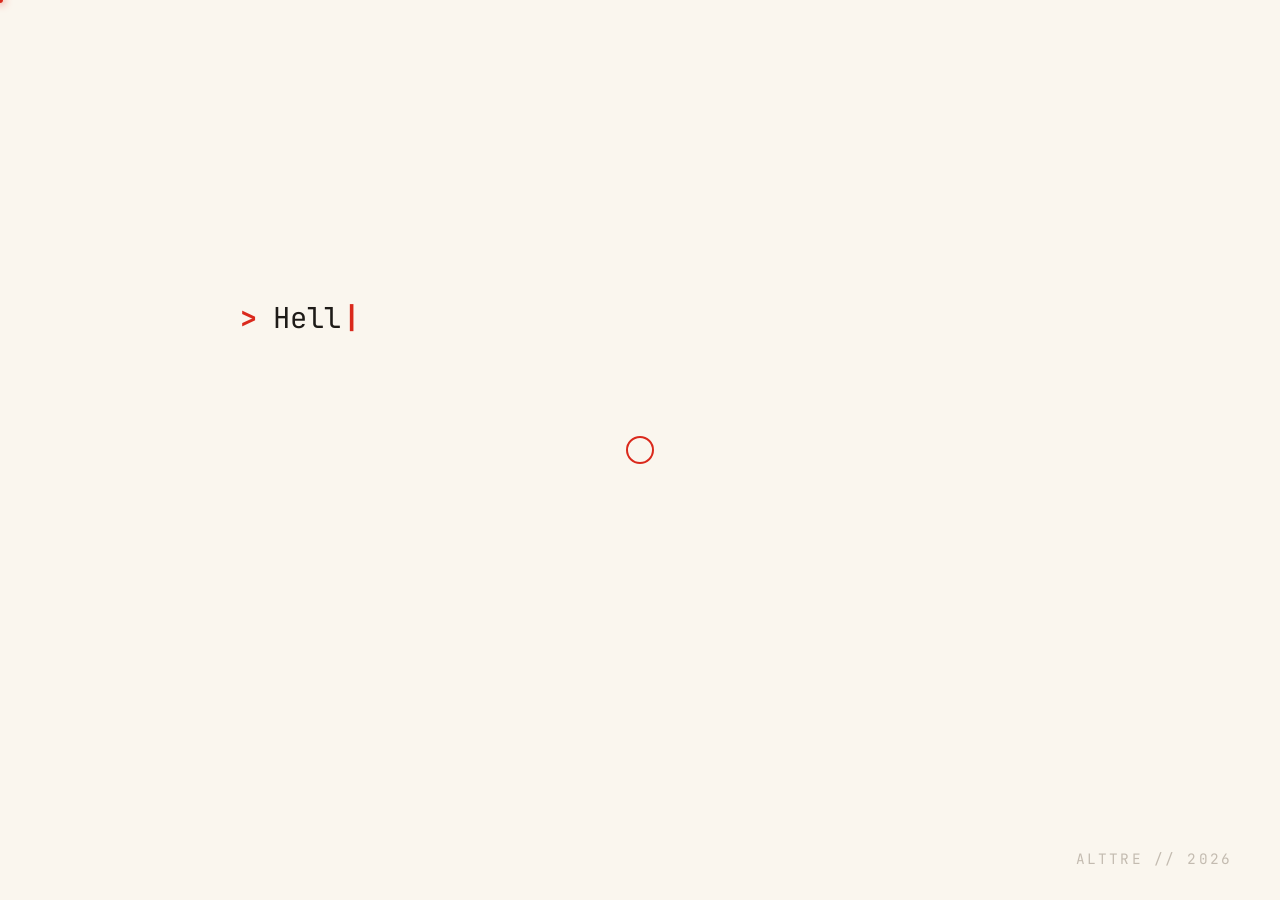
==== commit 589d108e: "fg" ====
--- a/index.html
+++ b/index.html
@@ -1,10 +1,10 @@
 <!DOCTYPE html>
-<html lang="tr">
+<html lang="en">
 <head>
     <meta charset="UTF-8">
     <meta name="viewport" content="width=device-width, initial-scale=1.0">
-    <title>Ali Turan (Alttre) | Portfolyo</title>
-    <meta name="description" content="Ali Turan (Alttre) - Bilişim Teknolojileri Öğrencisi, Nebula Team Kurucusu & AI ve Donanım Geliştiricisi Portfolyosu.">
+    <title>Ali Turan (Alttre) | Portfolio</title>
+    <meta name="description" content="Ali Turan (Alttre) - Information Technology Student, Founder of Nebula Team & AI and Hardware Developer Portfolio.">
     <link rel="preconnect" href="https://fonts.googleapis.com">
     <link rel="preconnect" href="https://fonts.gstatic.com" crossorigin>
     <link href="https://fonts.googleapis.com/css2?family=JetBrains+Mono:wght@300;400;500&family=Outfit:wght@300;400;600;800&display=swap" rel="stylesheet">
@@ -32,14 +32,14 @@
                     <span class="typewriter-cursor">|</span>
                 </div>
                 <div class="intro-action-container">
-                    <button id="exploreBtn" class="explore-btn">Keşfet &rarr;</button>
+                    <button id="exploreBtn" class="explore-btn">Explore &rarr;</button>
                 </div>
             </div>
             <div class="intro-scroll-prompt" id="introScrollPrompt">
                 <span class="mouse-icon-vertical">
                     <span class="mouse-wheel-vertical"></span>
                 </span>
-                <span class="scroll-text">Geçmek için Aşağı Kaydır</span>
+                <span class="scroll-text">Scroll Down to Enter</span>
             </div>
             <div class="intro-bg-badge">ALTTRE // 2026</div>
         </section>
@@ -59,20 +59,20 @@
                         <span class="brand-tag">@Alttre</span>
                     </div>
                 </div>
-                <nav class="portfolio-nav">
-                    <button class="nav-btn active" id="navProjectsBtn">Projeler</button>
-                    <button class="nav-btn" id="navSkillsBtn">Yetenekler</button>
-                    <button class="nav-btn" id="navSetupBtn">Setup</button>
-                    <a href="mailto:ali-turan-@outlook.com" class="nav-contact-btn">İletişim</a>
+                <nav class="portfolio-nav" id="portfolioNav">
+                    <button class="nav-btn active" id="navProjectsBtn">Projects</button>
+                    <button class="nav-btn" id="navSkillsBtn">Skills</button>
+                    <button class="nav-btn" id="navSetupBtn">Ben Kimim</button>
+                    <a href="mailto:ali-turan-@outlook.com" class="nav-contact-btn">Contact</a>
                 </nav>
             </header>
 
             <div class="portfolio-content">
                 <div class="deck-container-wrapper">
                     <div class="section-title-area">
-                        <h2 class="section-subtitle">KÜRATÖRÜ OLDUĞUM İŞLER</h2>
-                        <h1 class="section-title">Ben Yaptım.</h1>
-                        <p class="section-desc">Sıfırdan kodlanan yapay zeka ajanları, donanım projeleri ve interaktif web deneyimleri. Göz atmak için <strong>mouse tekerleğini kaydırın</strong>.</p>
+                        <h2 class="section-subtitle">PROJECTS & WORKS I CURATED</h2>
+                        <h1 class="section-title">I Built This.</h1>
+                        <p class="section-desc">From-scratch AI agents, hardware prototypes, and immersive web experiences. <strong>Scroll your mouse wheel</strong> to explore.</p>
                     </div>
 
                     <div class="deck-outer-container">
@@ -82,10 +82,10 @@
                     <div class="project-indicator-panel">
                         <div class="scroll-instruction">
                             <span class="mouse-icon"><span class="mouse-wheel"></span></span>
-                            <span>Scroll veya Sürükle</span>
+                            <span>Scroll or Drag</span>
                         </div>
                         <div class="deck-bullets" id="deckBullets"></div>
-                        <div class="active-project-tagline" id="projectTagline">Yükleniyor...</div>
+                        <div class="active-project-tagline" id="projectTagline">Loading...</div>
                     </div>
                 </div>
             </div>
@@ -110,59 +110,211 @@
             <div class="info-panel-content">
                 <button class="info-panel-close-btn" id="skillsCloseBtn">&times;</button>
                 <div class="panel-header">
-                    <h2>YETENEKLER & TEKNOLOJİLER</h2>
-                    <p>Sıfırdan kodlamaya ve donanım entegrasyonlarına odaklanan yetkinlik alanlarım.</p>
+                    <h2>SKILLS & TECHNOLOGIES</h2>
+                    <p>Competency areas focused on from-scratch coding and hardware integrations.</p>
                 </div>
                 <div class="canvas-graph-container">
                     <canvas id="skillsGraphCanvas"></canvas>
                     <div class="graph-legend">
-                        <div class="legend-item"><span class="legend-dot" style="background:#DA291C;"></span> Merkez</div>
-                        <div class="legend-item"><span class="legend-dot" style="background:#5E7060;"></span> Kategori</div>
-                        <div class="legend-item"><span class="legend-dot" style="background:#1E1B18;"></span> Yetenek</div>
-                        <div class="legend-hint">* Düğümleri sürükleyebilirsiniz.</div>
-                    </div>
-                </div>
-            </div>
-        </div>
-
-        <!-- ========== SETUP PANEL ========== -->
+                        <div class="legend-item"><span class="legend-dot" style="background:#DA291C;"></span> Center</div>
+                        <div class="legend-item"><span class="legend-dot" style="background:#5E7060;"></span> Category</div>
+                        <div class="legend-item"><span class="legend-dot" style="background:#1E1B18;"></span> Skill</div>
+                        <div class="legend-hint">* You can drag nodes around.</div>
+                    </div>
+                </div>
+            </div>
+        </div>
+
+        <!-- ========== BEN KIMIM (ABOUT ME) PANEL ========== -->
         <div id="setupPanel" class="info-panel-modal">
             <div class="info-panel-overlay" id="setupOverlay"></div>
             <div class="info-panel-content">
                 <button class="info-panel-close-btn" id="setupCloseBtn">&times;</button>
                 <div class="panel-header">
-                    <h2>ÇALIŞMA ORTAMI & SETUP</h2>
-                    <p>Fikirlerin gerçeğe dönüştüğü donanım ve yazılım kurulumları.</p>
+                    <h2>BEN KİMİM / ABOUT ME</h2>
+                    <p>Yapay zeka, donanım entegrasyonları ve sıfırdan web çözümleri geliştiren bilişim öğrencisi.</p>
                 </div>
                 <div class="setup-container">
                     <div class="setup-box">
-                        <h3>Masaüstü Sistem</h3>
-                        <div class="setup-spec"><strong>İşlemci:</strong> AMD Ryzen 7 7600</div>
-                        <div class="setup-spec"><strong>Bellek:</strong> 32 GB DDR5 RAM</div>
-                        <div class="setup-spec"><strong>Ekran Kartı:</strong> NVIDIA RTX 5060 8GB</div>
-                        <div class="setup-spec"><strong>İşletim Sistemi:</strong> Custom Linux (Hyprland WM)</div>
-                        <p class="setup-description">Hyprland'ın pencere yöneticisi esnekliğiyle birleşen, yüksek performanslı yapay zeka ajanı çalıştırma ve geliştirme merkezi.</p>
-                    </div>
+                        <h3>Profil / Developer Identity</h3>
+                        <p class="setup-description" style="font-size: 0.95rem; color: var(--text-secondary); line-height: 1.5; margin-top: 0;">
+                            Ben <strong>Ali Turan (Alttre)</strong>. Mesleki ve Teknik Anadolu Lisesi Bilişim Teknolojileri alanı öğrencisiyim. 
+                            Sıfırdan web sistemleri, özel gömülü donanım projeleri ve yapay zeka ajanları (AI Agents) üzerine çalışıyorum. 
+                            Aynı zamanda <strong>Nebula Team</strong> kurucu ortağıyım.
+                        </p>
+                        <p class="setup-description" style="font-size: 0.9rem; color: var(--text-muted); line-height: 1.4; font-style: italic; margin-top: 0.8rem;">
+                            I am <strong>Ali Turan (Alttre)</strong>, an Information Technology student in Vocational and Technical High School. I specialize in building from-scratch web systems, custom hardware prototypes, and autonomous AI agents. I am also the co-founder of <strong>Nebula Team</strong>.
+                        </p>
+                    </div>
+                    
                     <div class="setup-box">
-                        <h3>Mobil Sistem</h3>
-                        <div class="setup-spec"><strong>İşlemci:</strong> Intel Core i5-8300H</div>
-                        <div class="setup-spec"><strong>Bellek:</strong> 16 GB DDR4 RAM</div>
-                        <div class="setup-spec"><strong>Ekran Kartı:</strong> NVIDIA GTX 1050 Ti Mobile</div>
-                        <div class="setup-spec"><strong>İşletim Sistemi:</strong> Pop!_OS 24.04 LTS</div>
-                        <p class="setup-description">Sahada, okulda ve laboratuvarda robotik kodlama ile donanım yazılımlarını derlemek için kullanılan mobil ünite.</p>
+                        <h3>Çalışma Alanım / Hardware & Desktop System</h3>
+                        <div class="setup-spec"><strong>İşlemci / CPU:</strong> AMD Ryzen 7 7600</div>
+                        <div class="setup-spec"><strong>Bellek / RAM:</strong> 32 GB DDR5 RAM</div>
+                        <div class="setup-spec"><strong>Ekran Kartı / GPU:</strong> NVIDIA RTX 5060 8GB</div>
+                        <div class="setup-spec"><strong>İşletim Sistemi / OS:</strong> Custom Linux (Hyprland WM)</div>
+                        <p class="setup-description">Yüksek performanslı yapay zeka ajanı prototipleme ve yazılım geliştirme bilgisayarım. Hyprland ile optimize edilmiş dinamik pencere yöneticisi ve temiz bir çalışma alanı sunar.</p>
+                    </div>
+                    <div class="setup-box">
+                        <h3>Mobil Lab / Mobile Setup</h3>
+                        <div class="setup-spec"><strong>İşlemci / CPU:</strong> Intel Core i5-8300H</div>
+                        <div class="setup-spec"><strong>Bellek / RAM:</strong> 16 GB DDR4 RAM</div>
+                        <div class="setup-spec"><strong>Ekran Kartı / GPU:</strong> NVIDIA GTX 1050 Ti Mobile</div>
+                        <div class="setup-spec"><strong>İşletim Sistemi / OS:</strong> Pop!_OS 24.04 LTS</div>
+                        <p class="setup-description">Gömülü sistem yazılımları yükleme, saha testleri ve hareket halinde çalışma ortamı hata ayıklama için kullandığım taşınabilir yol arkadaşım.</p>
                     </div>
                 </div>
                 <div class="setup-details-extra">
-                    <h3>Geliştirici Alışkanlıkları</h3>
+                    <h3>Geliştirici Felsefem / Philosophy</h3>
                     <div class="habits-list">
                         <div class="habit-item">
-                            <strong>Sıfırdan Kodlama:</strong> Hazır sürükle-bırak sistemler yerine JavaScript, TypeScript ve Python ile her projeyi temelinden kendim yazmayı tercih ederim.
+                            <strong>Sıfırdan Kodlama (From-Scratch):</strong>
+                            Hazır şablonlar kullanmak yerine JavaScript, TypeScript ve Python dillerinde sistem altyapılarını sıfırdan yazmayı tercih ediyorum.
                         </div>
                         <div class="habit-item">
-                            <strong>Görsel Mekanik:</strong> Ağır fizik motorları yerine CSS 3D transformasyonları ve tekerlek (scroll) tabanlı arayüz çakıştırmalarını severim.
-                        </div>
-                    </div>
-                </div>
+                            <strong>Görsel Mekanik (Visual Mechanics):</strong>
+                            Büyük grafik motorları kullanmak yerine hafif ve performansı yüksek CSS 3D dönüşümleri ve tekerlek tabanlı animasyonları tercih ediyorum.
+                        </div>
+                    </div>
+                </div>
+            </div>
+        </div>
+
+        <!-- ========== ADMIN PANEL ========== -->
+        <div id="adminPanel" class="info-panel-modal">
+            <div class="info-panel-overlay" id="adminOverlay"></div>
+            <div class="info-panel-content">
+                <button class="info-panel-close-btn" id="adminCloseBtn">&times;</button>
+                <div class="panel-header">
+                    <h2>YÖNETİCİ PANELİ / ADMIN</h2>
+                    <p>Portföy projelerini yönetin, fotoğraf ekleyin ve silin.</p>
+                </div>
+                
+                <!-- Add Project Form -->
+                <div class="setup-box">
+                    <h3>Yeni Proje Ekle / Add Project</h3>
+                    <form id="adminAddProjectForm" class="admin-form">
+                        <div class="form-group">
+                            <label for="projTitle">Proje Başlığı / Title</label>
+                            <input type="text" id="projTitle" required placeholder="Örn: NexusAI-PhoneAgent">
+                        </div>
+                        <div class="form-row">
+                            <div class="form-group">
+                                <label for="projCategory">Kategori / Category</label>
+                                <input type="text" id="projCategory" required placeholder="Örn: Mobile AI">
+                            </div>
+                            <div class="form-group">
+                                <label for="projTag">Etiket / Tag</label>
+                                <input type="text" id="projTag" required placeholder="Örn: Yeni / Active">
+                            </div>
+                        </div>
+                        <div class="form-group">
+                            <label for="projShortDesc">Kısa Açıklama / Short Desc</label>
+                            <input type="text" id="projShortDesc" required placeholder="Kart üzerinde görünecek kısa metin">
+                        </div>
+                        <div class="form-group">
+                            <label for="projDesc">Detaylı Açıklama / Full Description</label>
+                            <textarea id="projDesc" required rows="4" placeholder="Projenin detaylı açıklaması..."></textarea>
+                        </div>
+                        <div class="form-group">
+                            <label for="projTechs">Kullanılan Teknolojiler / Technologies</label>
+                            <input type="text" id="projTechs" required placeholder="Virgülle ayırın (Örn: React Native, Expo, TypeScript)">
+                        </div>
+                        
+                        <div class="form-row">
+                            <div class="form-group">
+                                <label for="projIcon">Emoji İkonu / Icon Emoji</label>
+                                <input type="text" id="projIcon" required placeholder="Örn: 📱 veya ⚙️" style="font-size: 1.2rem;">
+                            </div>
+                            <div class="form-group">
+                                <label for="projGradientSelect">Renk Teması / Gradient Accent</label>
+                                <select id="projGradientSelect">
+                                    <option value="linear-gradient(135deg, #e6dcc4 0%, #d46a43 100%)">Warm Rust & Sand</option>
+                                    <option value="linear-gradient(135deg, #FAF6EE 0%, #5e7060 100%)">Sage & Cream</option>
+                                    <option value="linear-gradient(135deg, #f3ece0 0%, #1e1b18 100%)">Ebony & Gold</option>
+                                    <option value="linear-gradient(135deg, #e8dec9 0%, #8e8274 100%)">Ochre & Clay</option>
+                                    <option value="linear-gradient(135deg, #FAF6EE 0%, #DA291C 100%)">TrackPoint Red & Cream</option>
+                                    <option value="custom">Özel Renk / Custom Gradient</option>
+                                </select>
+                            </div>
+                        </div>
+                        
+                        <div id="customGradientInputs" class="form-row" style="display: none; margin-top: -10px; margin-bottom: 10px;">
+                            <div class="form-group">
+                                <label for="gradColor1">Renk 1 / Color 1</label>
+                                <input type="color" id="gradColor1" value="#FAF6EE">
+                            </div>
+                            <div class="form-group">
+                                <label for="gradColor2">Renk 2 / Color 2</label>
+                                <input type="color" id="gradColor2" value="#DA291C">
+                            </div>
+                        </div>
+                        
+                        <div class="form-group">
+                            <label>Proje Görseli / Project Image</label>
+                            <div class="image-upload-wrapper">
+                                <div class="upload-options">
+                                    <label class="file-upload-btn" for="projImageFile">
+                                        📁 Dosya Seç / Upload Photo
+                                    </label>
+                                    <input type="file" id="projImageFile" accept="image/*" style="display:none;">
+                                    <span class="or-separator">veya / or</span>
+                                    <input type="url" id="projImageUrl" placeholder="Görsel URL'si girin / Paste URL">
+                                </div>
+                                <div id="imagePreviewContainer" class="image-preview-container" style="display:none;">
+                                    <img id="imagePreview" src="" alt="Image Preview">
+                                    <button type="button" id="removeImageBtn" class="remove-img-btn">&times;</button>
+                                </div>
+                            </div>
+                        </div>
+                        
+                        <div class="form-row">
+                            <div class="form-group">
+                                <label for="projGithub">GitHub Link</label>
+                                <input type="url" id="projGithub" placeholder="https://github.com/Alttrest/repo">
+                            </div>
+                            <div class="form-group">
+                                <label for="projLive">Live Link (İsteğe Bağlı)</label>
+                                <input type="url" id="projLive" placeholder="https://...">
+                            </div>
+                        </div>
+                        
+                        <button type="submit" class="admin-submit-btn">Projeyi Kaydet / Save Project</button>
+                    </form>
+                </div>
+                
+                <!-- Manage Projects List -->
+                <div class="setup-box">
+                    <h3>Projeleri Yönet & Sil / Manage & Delete Projects</h3>
+                    <div id="adminProjectsList" class="admin-projects-list">
+                        <!-- Filled dynamically by JavaScript -->
+                    </div>
+                </div>
+                
+                <!-- System Configuration / Backup -->
+                <div class="setup-box">
+                    <h3>Sistem Kontrolleri / System Controls</h3>
+                    <div class="admin-controls-buttons">
+                        <button id="adminExportBtn" class="control-btn accent">Konfigürasyonu Dışa Aktar (JSON)</button>
+                        <button id="adminResetBtn" class="control-btn warning">Varsayılanlara Sıfırla</button>
+                        <button id="adminRevokeBtn" class="control-btn danger">Yetkiyi Kaldır</button>
+                    </div>
+                </div>
+            </div>
+        </div>
+
+        <!-- ========== ADMIN PASSCODE MODAL ========== -->
+        <div id="adminPasscodeModal" class="passcode-modal">
+            <div class="passcode-overlay" id="passcodeOverlay"></div>
+            <div class="passcode-content">
+                <button class="passcode-close-btn" id="passcodeCloseBtn">&times;</button>
+                <h3>Yönetici Girişi / Admin Login</h3>
+                <p>Bu cihazda yönetici panelini etkinleştirmek için şifreyi giriniz.</p>
+                <div class="passcode-input-container">
+                    <input type="password" id="adminPasscodeField" placeholder="••••••••" autocomplete="current-password">
+                    <button id="adminPasscodeSubmitBtn" class="passcode-submit-btn">Doğrula</button>
+                </div>
+                <div id="passcodeErrorMessage" class="passcode-error-message">Şifre hatalı / Incorrect passcode</div>
             </div>
         </div>
 
--- a/style.css
+++ b/style.css
@@ -1337,3 +1337,491 @@
     }
 }
 
+/* ================= CARD IMAGE STYLES ================= */
+.card-img {
+    width: 100%;
+    height: 100%;
+    object-fit: cover;
+    position: absolute;
+    top: 0;
+    left: 0;
+    z-index: 1;
+}
+
+.card-img-fallback {
+    position: relative;
+    z-index: 2;
+    width: 100%;
+    height: 100%;
+    display: flex;
+    align-items: center;
+    justify-content: center;
+    font-size: 4rem;
+}
+
+/* ================= ADMIN PASSCODE MODAL ================= */
+.passcode-modal {
+    position: fixed;
+    top: 0;
+    left: 0;
+    width: 100vw;
+    height: 100vh;
+    z-index: 10000;
+    display: none;
+    justify-content: center;
+    align-items: center;
+}
+
+.passcode-modal.active {
+    display: flex;
+}
+
+.passcode-overlay {
+    position: absolute;
+    top: 0;
+    left: 0;
+    width: 100%;
+    height: 100%;
+    background-color: rgba(30, 27, 24, 0.4);
+    backdrop-filter: blur(10px);
+    transition: var(--transition-smooth);
+}
+
+.passcode-content {
+    position: relative;
+    z-index: 10;
+    background-color: var(--bg-cream-primary);
+    border: 1px solid var(--border-medium);
+    border-radius: 12px;
+    padding: 3rem 2.5rem;
+    max-width: 420px;
+    width: 90%;
+    box-shadow: var(--shadow-premium);
+    display: flex;
+    flex-direction: column;
+    gap: 1rem;
+    animation: passcode-fade-in 0.4s cubic-bezier(0.25, 1, 0.5, 1);
+}
+
+@keyframes passcode-fade-in {
+    from { opacity: 0; transform: scale(0.92) translateY(10px); }
+    to { opacity: 1; transform: scale(1) translateY(0); }
+}
+
+.passcode-close-btn {
+    position: absolute;
+    top: 1rem;
+    right: 1rem;
+    background: none;
+    border: none;
+    font-size: 1.8rem;
+    line-height: 1;
+    color: var(--text-muted);
+}
+
+.passcode-close-btn:hover {
+    color: var(--accent-red);
+    transform: rotate(90deg);
+    transition: var(--transition-fast);
+}
+
+.passcode-content h3 {
+    font-size: 1.4rem;
+    font-weight: 800;
+    color: var(--text-primary);
+    margin-bottom: 0.2rem;
+}
+
+.passcode-content p {
+    font-size: 0.9rem;
+    color: var(--text-secondary);
+    line-height: 1.4;
+    margin-bottom: 0.5rem;
+}
+
+.passcode-input-container {
+    display: flex;
+    gap: 0.6rem;
+    width: 100%;
+}
+
+#adminPasscodeField {
+    flex: 1;
+    padding: 0.8rem 1rem;
+    font-family: var(--font-mono);
+    font-size: 1.1rem;
+    background-color: var(--bg-cream-secondary);
+    border: 1px solid var(--border-medium);
+    border-radius: 6px;
+    color: var(--text-primary);
+    outline: none;
+    transition: var(--transition-fast);
+}
+
+#adminPasscodeField:focus {
+    border-color: var(--accent-red);
+    box-shadow: 0 0 0 3px rgba(218, 41, 28, 0.15);
+}
+
+.passcode-submit-btn {
+    background-color: var(--text-primary);
+    color: var(--bg-cream-primary);
+    border: none;
+    padding: 0.8rem 1.5rem;
+    font-family: var(--font-sans);
+    font-weight: 600;
+    border-radius: 6px;
+    transition: var(--transition-fast);
+}
+
+.passcode-submit-btn:hover {
+    background-color: var(--accent-red);
+}
+
+.passcode-error-message {
+    color: var(--accent-red);
+    font-size: 0.85rem;
+    font-weight: 500;
+    display: none;
+    animation: shake 0.3s ease;
+}
+
+@keyframes shake {
+    0%, 100% { transform: translateX(0); }
+    25% { transform: translateX(-6px); }
+    75% { transform: translateX(6px); }
+}
+
+/* ================= ADMIN FORM & CONTROLS ================= */
+.admin-form {
+    display: flex;
+    flex-direction: column;
+    gap: 1.2rem;
+    margin-top: 0.5rem;
+}
+
+.form-group {
+    display: flex;
+    flex-direction: column;
+    gap: 0.4rem;
+}
+
+.form-row {
+    display: flex;
+    gap: 1rem;
+    width: 100%;
+}
+
+.form-row .form-group {
+    flex: 1;
+}
+
+.form-group label {
+    font-size: 0.85rem;
+    font-weight: 600;
+    color: var(--text-primary);
+    letter-spacing: 0.02em;
+}
+
+.form-group input[type="text"],
+.form-group input[type="url"],
+.form-group textarea,
+.form-group select {
+    padding: 0.75rem 0.9rem;
+    font-family: var(--font-sans);
+    font-size: 0.92rem;
+    background-color: var(--bg-cream-primary);
+    border: 1px solid var(--border-medium);
+    border-radius: 6px;
+    color: var(--text-primary);
+    outline: none;
+    transition: var(--transition-fast);
+    width: 100%;
+}
+
+.form-group textarea {
+    resize: vertical;
+}
+
+.form-group input:focus,
+.form-group textarea:focus,
+.form-group select:focus {
+    border-color: var(--accent-red);
+    box-shadow: 0 0 0 3px rgba(218, 41, 28, 0.1);
+}
+
+/* Image Upload Styling */
+.image-upload-wrapper {
+    display: flex;
+    flex-direction: column;
+    gap: 0.8rem;
+    background-color: var(--bg-cream-primary);
+    border: 1px solid var(--border-light);
+    padding: 1rem;
+    border-radius: 6px;
+}
+
+.upload-options {
+    display: flex;
+    align-items: center;
+    gap: 0.8rem;
+    flex-wrap: wrap;
+}
+
+.file-upload-btn {
+    background-color: var(--bg-cream-tertiary);
+    color: var(--text-primary);
+    padding: 0.6rem 1rem;
+    border-radius: 4px;
+    font-size: 0.85rem;
+    font-weight: 600;
+    border: 1px solid var(--border-medium);
+    transition: var(--transition-fast);
+    cursor: none;
+}
+
+.file-upload-btn:hover {
+    background-color: var(--text-primary);
+    color: var(--bg-cream-primary);
+}
+
+.or-separator {
+    font-size: 0.8rem;
+    color: var(--text-muted);
+    font-family: var(--font-mono);
+}
+
+.image-preview-container {
+    position: relative;
+    width: 100%;
+    max-height: 160px;
+    border-radius: 6px;
+    overflow: hidden;
+    border: 1px solid var(--border-medium);
+}
+
+.image-preview-container img {
+    width: 100%;
+    height: 100%;
+    object-fit: cover;
+    display: block;
+}
+
+.remove-img-btn {
+    position: absolute;
+    top: 6px;
+    right: 6px;
+    background: rgba(30, 27, 24, 0.7);
+    color: white;
+    border: none;
+    border-radius: 50%;
+    width: 24px;
+    height: 24px;
+    font-size: 1.1rem;
+    display: flex;
+    align-items: center;
+    justify-content: center;
+    cursor: none;
+}
+
+.remove-img-btn:hover {
+    background: var(--accent-red);
+}
+
+/* Gradient Color Pickers */
+#customGradientInputs input[type="color"] {
+    padding: 0;
+    height: 40px;
+    border: 1px solid var(--border-medium);
+    border-radius: 6px;
+    background: none;
+}
+
+/* Submit and Controls */
+.admin-submit-btn {
+    background-color: var(--accent-red);
+    color: white;
+    font-family: var(--font-sans);
+    font-weight: 600;
+    font-size: 1rem;
+    padding: 1rem;
+    border: none;
+    border-radius: 6px;
+    transition: var(--transition-fast);
+    margin-top: 0.5rem;
+}
+
+.admin-submit-btn:hover {
+    background-color: var(--accent-red-hover);
+    transform: translateY(-2px);
+}
+
+/* Manage List */
+.admin-projects-list {
+    display: flex;
+    flex-direction: column;
+    gap: 0.8rem;
+    max-height: 300px;
+    overflow-y: auto;
+    padding-right: 0.5rem;
+}
+
+.admin-project-item {
+    display: flex;
+    justify-content: space-between;
+    align-items: center;
+    background-color: var(--bg-cream-primary);
+    padding: 0.8rem 1rem;
+    border-radius: 6px;
+    border: 1px solid var(--border-light);
+}
+
+.admin-proj-info {
+    display: flex;
+    align-items: center;
+    gap: 0.8rem;
+}
+
+.admin-proj-icon {
+    font-size: 1.2rem;
+}
+
+.admin-proj-title {
+    font-size: 0.95rem;
+    font-weight: 600;
+    color: var(--text-primary);
+}
+
+.admin-proj-cat {
+    font-size: 0.8rem;
+    color: var(--text-muted);
+}
+
+.admin-proj-delete-btn {
+    background: none;
+    border: 1px solid rgba(218, 41, 28, 0.3);
+    color: var(--accent-red);
+    font-family: var(--font-sans);
+    font-size: 0.8rem;
+    font-weight: 600;
+    padding: 0.4rem 0.8rem;
+    border-radius: 4px;
+    transition: var(--transition-fast);
+}
+
+.admin-proj-delete-btn:hover {
+    background-color: var(--accent-red);
+    color: white;
+    border-color: var(--accent-red);
+}
+
+/* System Controls */
+.admin-controls-buttons {
+    display: flex;
+    flex-direction: column;
+    gap: 0.8rem;
+}
+
+.control-btn {
+    border: none;
+    padding: 0.8rem 1.2rem;
+    font-family: var(--font-sans);
+    font-weight: 600;
+    font-size: 0.9rem;
+    border-radius: 6px;
+    transition: var(--transition-fast);
+}
+
+.control-btn.accent {
+    background-color: var(--text-primary);
+    color: var(--bg-cream-primary);
+}
+
+.control-btn.accent:hover {
+    background-color: var(--accent-sage);
+}
+
+.control-btn.warning {
+    background-color: var(--bg-cream-tertiary);
+    color: var(--text-primary);
+    border: 1px solid var(--border-medium);
+}
+
+.control-btn.warning:hover {
+    background-color: var(--text-secondary);
+    color: var(--bg-cream-primary);
+}
+
+.control-btn.danger {
+    background: none;
+    border: 1px solid var(--accent-red);
+    color: var(--accent-red);
+}
+
+.control-btn.danger:hover {
+    background-color: var(--accent-red);
+    color: white;
+}
+
+/* ================= RESPONSIVE ADJUSTMENTS ================= */
+/* Large screens (4K & UltraWide support) */
+@media (min-width: 1920px) {
+    .deck-container-wrapper {
+        max-width: 1600px;
+        gap: 3rem;
+    }
+    
+    .section-title {
+        font-size: 4.5rem;
+    }
+    
+    .deck-outer-container {
+        height: 480px;
+    }
+    
+    .deck-container, .project-card {
+        width: 380px;
+        height: 410px;
+    }
+    
+    .card-visual {
+        height: 210px;
+    }
+    
+    .info-panel-content {
+        max-width: 700px;
+        padding: 5rem 4rem;
+    }
+}
+
+/* Mid size viewport heights */
+@media (max-height: 800px) and (min-width: 1025px) {
+    .deck-container-wrapper {
+        gap: 1rem;
+    }
+    .section-title {
+        font-size: 2.8rem;
+        margin-bottom: 0.4rem;
+    }
+    .section-title-area {
+        margin-bottom: 0px;
+    }
+    .deck-outer-container {
+        height: 330px;
+    }
+    .deck-container, .project-card {
+        width: 290px;
+        height: 310px;
+    }
+    .card-visual {
+        height: 140px;
+    }
+}
+
+/* Small mobile heights/widths scaling */
+@media (max-width: 480px) {
+    .form-row {
+        flex-direction: column;
+        gap: 1.2rem;
+    }
+}
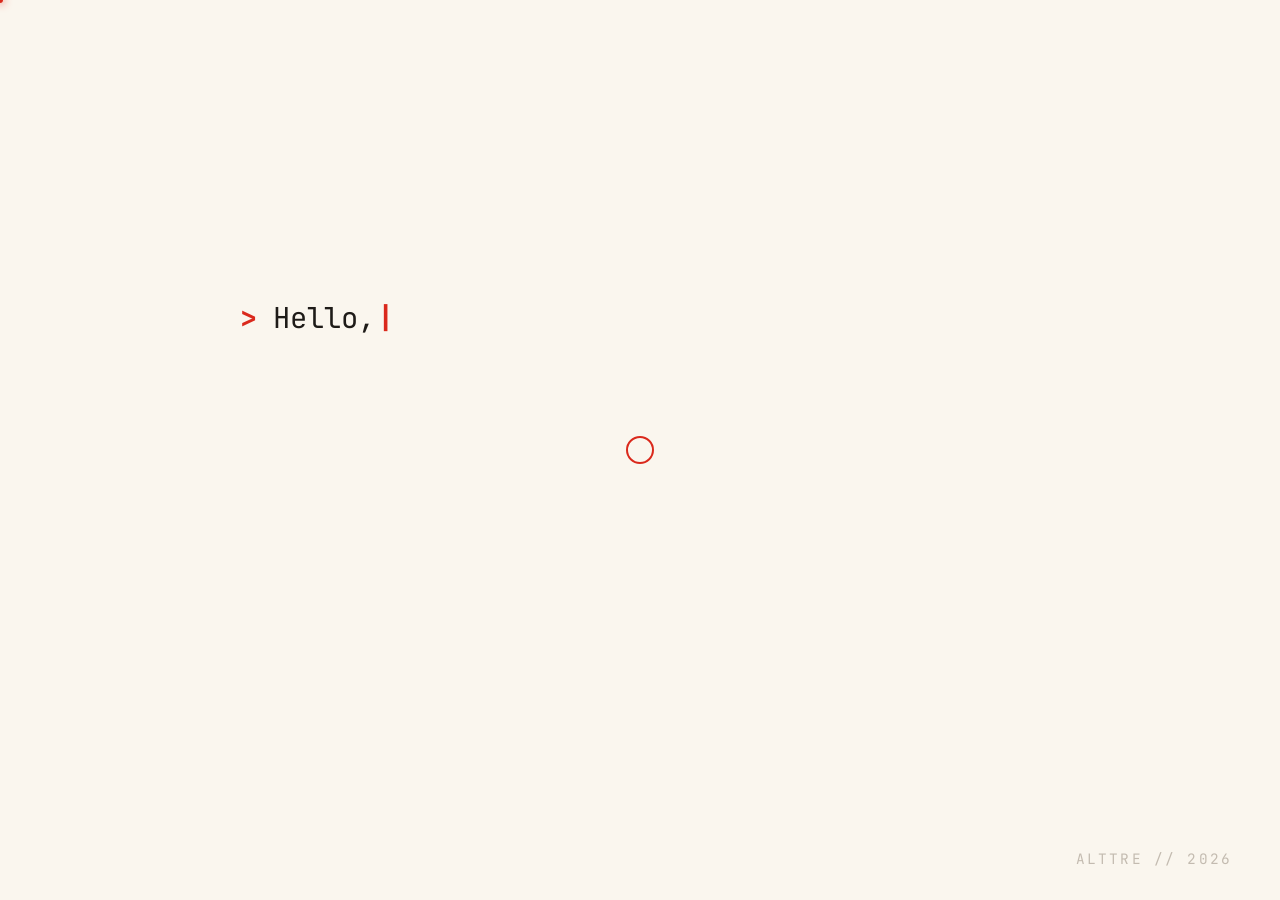
==== commit cd7a5b3f: "d" ====
--- a/index.html
+++ b/index.html
@@ -60,10 +60,11 @@
                     </div>
                 </div>
                 <nav class="portfolio-nav" id="portfolioNav">
+                    <button class="nav-btn" id="navHomeBtn">Giriş / Intro</button>
                     <button class="nav-btn active" id="navProjectsBtn">Projects</button>
                     <button class="nav-btn" id="navSkillsBtn">Skills</button>
                     <button class="nav-btn" id="navSetupBtn">Ben Kimim</button>
-                    <a href="mailto:ali-turan-@outlook.com" class="nav-contact-btn">Contact</a>
+                    <button class="nav-contact-btn" id="navContactBtn">İletişim / Contact</button>
                 </nav>
             </header>
 
@@ -317,7 +318,71 @@
                 <div id="passcodeErrorMessage" class="passcode-error-message">Şifre hatalı / Incorrect passcode</div>
             </div>
         </div>
-
+ 
+        <!-- ========== CONTACT PANEL (İLETİŞİM) ========== -->
+        <div id="contactPanel" class="info-panel-modal">
+            <div class="info-panel-overlay" id="contactOverlay"></div>
+            <div class="info-panel-content">
+                <button class="info-panel-close-btn" id="contactCloseBtn">&times;</button>
+                <div class="panel-header">
+                    <h2>İLETİŞİM / CONTACT</h2>
+                    <p>Benimle iletişime geçin veya sosyal ağlarımdan ulaşın.</p>
+                </div>
+                
+                <div class="setup-container">
+                    <!-- Web3Forms AJAX Form -->
+                    <div class="setup-box">
+                        <h3>Mesaj Gönder / Send Message</h3>
+                        <form id="contactForm" class="conversational-contact-form">
+                            <!-- Web3Forms Access Key -->
+                            <input type="hidden" name="access_key" value="c9211ea9-3542-461e-9d15-ecbc3a9f5a33">
+                            <input type="checkbox" name="botcheck" class="hidden" style="display: none;">
+                            
+                            <p class="conversational-sentence">
+                                Merhaba, benim adım <input type="text" name="name" id="contactName" required placeholder="adınız / your name" class="inline-input">. 
+                                Bana <input type="email" name="email" id="contactEmail" required placeholder="e-postanız / email" class="inline-input"> adresinden ulaşabilirsiniz. 
+                                Sizinle <span class="textarea-inline-wrapper"><textarea name="message" id="contactMessage" required placeholder="görüşmek istediğiniz konu / your message" class="inline-textarea"></textarea></span> hakkında görüşmek istiyorum.
+                            </p>
+                            
+                            <div class="conversational-footer">
+                                <button type="submit" class="admin-submit-btn" id="contactSubmitBtn">Mesajı Uçur / Send Message &rarr;</button>
+                                <div id="contactFormStatus" class="contact-status-message" style="margin-top: 15px; font-weight: 500; font-size: 0.9rem;"></div>
+                            </div>
+                        </form>
+                    </div>
+                    
+                    <!-- Social Media Links Section -->
+                    <div class="setup-box">
+                        <h3>Sosyal Medya / Social Accounts</h3>
+                        <p class="setup-description" style="margin-top: 0; margin-bottom: 1.2rem;">Aşağıdaki platformlar üzerinden beni takip edebilir veya iletişime geçebilirsiniz.</p>
+                        <div class="social-links-grid">
+                            <a href="https://instagram.com" target="_blank" class="social-link-card instagram" id="socialInstagram">
+                                <div class="social-link-icon">📸</div>
+                                <div class="social-link-details">
+                                    <span class="social-link-name">Instagram</span>
+                                    <span class="social-link-handle">@Alttre</span>
+                                </div>
+                            </a>
+                            <a href="https://linkedin.com" target="_blank" class="social-link-card linkedin" id="socialLinkedin">
+                                <div class="social-link-icon">🔗</div>
+                                <div class="social-link-details">
+                                    <span class="social-link-name">LinkedIn</span>
+                                    <span class="social-link-handle">Ali Turan</span>
+                                </div>
+                            </a>
+                            <a href="https://github.com/Alttrest" target="_blank" class="social-link-card github" id="socialGithub">
+                                <div class="social-link-icon">🐙</div>
+                                <div class="social-link-details">
+                                    <span class="social-link-name">GitHub</span>
+                                    <span class="social-link-handle">@Alttrest</span>
+                                </div>
+                            </a>
+                        </div>
+                    </div>
+                </div>
+            </div>
+        </div>
+ 
     </div><!-- .app-container -->
 
     <script src="app.js"></script>
--- a/style.css
+++ b/style.css
@@ -1825,3 +1825,193 @@
         gap: 1.2rem;
     }
 }
+
+/* ================= SOCIAL LINKS GRID ================= */
+.social-links-grid {
+    display: flex;
+    flex-direction: column;
+    gap: 0.8rem;
+    margin-top: 0.5rem;
+}
+
+.social-link-card {
+    display: flex;
+    align-items: center;
+    gap: 1rem;
+    padding: 0.9rem 1.2rem;
+    border-radius: 8px;
+    background-color: var(--bg-cream-primary);
+    border: 1px solid var(--border-medium);
+    text-decoration: none;
+    transition: var(--transition-fast);
+}
+
+.social-link-icon {
+    font-size: 1.5rem;
+}
+
+.social-link-details {
+    display: flex;
+    flex-direction: column;
+}
+
+.social-link-name {
+    font-size: 0.95rem;
+    font-weight: 800;
+    color: var(--text-primary);
+}
+
+.social-link-handle {
+    font-size: 0.78rem;
+    color: var(--text-muted);
+    font-family: var(--font-mono);
+}
+
+/* Hover effects for social links */
+.social-link-card.instagram:hover {
+    border-color: #E1306C;
+    box-shadow: 0 0 15px rgba(225, 48, 108, 0.1);
+    transform: translateY(-2px);
+}
+
+.social-link-card.linkedin:hover {
+    border-color: #0077B5;
+    box-shadow: 0 0 15px rgba(0, 119, 181, 0.1);
+    transform: translateY(-2px);
+}
+
+.social-link-card.github:hover {
+    border-color: #24292e;
+    box-shadow: 0 0 15px rgba(36, 41, 46, 0.1);
+    transform: translateY(-2px);
+}
+
+/* Form Status Message */
+.contact-status-message {
+    padding: 0.6rem 0.8rem;
+    border-radius: 4px;
+    font-size: 0.88rem;
+    display: none;
+}
+
+.contact-status-message.success {
+    display: block;
+    background-color: rgba(94, 112, 96, 0.12);
+    color: var(--accent-sage);
+    border: 1px solid rgba(94, 112, 96, 0.3);
+}
+
+.contact-status-message.error {
+    display: block;
+    background-color: rgba(218, 41, 28, 0.12);
+    color: var(--accent-red);
+    border: 1px solid rgba(218, 41, 28, 0.3);
+}
+
+.contact-status-message.sending {
+    display: block;
+    background-color: var(--bg-cream-tertiary);
+    color: var(--text-secondary);
+    border: 1px solid var(--border-medium);
+}
+
+/* Nav wrapping adjust for smaller heights/widths to avoid nav buttons running off */
+@media (max-width: 1024px) {
+    .portfolio-nav {
+        flex-wrap: wrap;
+        justify-content: center;
+        max-width: 95%;
+        gap: 0.6rem;
+    }
+}
+
+/* ================= CONVERSATIONAL SENTENCE FORM ================= */
+.conversational-contact-form {
+    padding: 1.5rem 0.5rem 0.5rem 0.5rem;
+}
+
+.conversational-sentence {
+    font-family: var(--font-sans);
+    font-size: 1.25rem;
+    line-height: 2.2;
+    color: var(--text-primary);
+    font-weight: 400;
+    text-align: left;
+    word-break: break-word;
+}
+
+.inline-input {
+    background: transparent !important;
+    border: none !important;
+    border-bottom: 2px solid var(--border-medium) !important;
+    border-radius: 0 !important;
+    outline: none !important;
+    padding: 0px 8px !important;
+    color: var(--accent-red) !important;
+    font-weight: 600 !important;
+    font-size: 1.25rem !important;
+    width: auto !important;
+    min-width: 170px;
+    max-width: 100%;
+    text-align: center;
+    transition: var(--transition-fast) !important;
+    display: inline-block !important;
+}
+
+.inline-input::placeholder {
+    color: var(--text-muted);
+    font-weight: 400;
+    font-size: 1rem;
+    opacity: 0.7;
+}
+
+.inline-input:focus {
+    border-bottom-color: var(--accent-red) !important;
+    background-color: rgba(218, 41, 28, 0.03) !important;
+    box-shadow: none !important;
+}
+
+.textarea-inline-wrapper {
+    display: inline-block;
+    vertical-align: bottom;
+    width: 100%;
+    margin-top: 5px;
+}
+
+.inline-textarea {
+    background: transparent !important;
+    border: none !important;
+    border-bottom: 2px solid var(--border-medium) !important;
+    border-radius: 0 !important;
+    outline: none !important;
+    padding: 2px 8px !important;
+    color: var(--accent-red) !important;
+    font-weight: 600 !important;
+    font-size: 1.2rem !important;
+    width: 100% !important;
+    height: 42px;
+    min-height: 42px;
+    resize: none !important;
+    overflow-y: hidden !important;
+    transition: var(--transition-fast) !important;
+    vertical-align: bottom !important;
+}
+
+.inline-textarea::placeholder {
+    color: var(--text-muted);
+    font-weight: 400;
+    font-size: 1rem;
+    opacity: 0.7;
+}
+
+.inline-textarea:focus {
+    border-bottom-color: var(--accent-red) !important;
+    background-color: rgba(218, 41, 28, 0.03) !important;
+    box-shadow: none !important;
+}
+
+.conversational-footer {
+    display: flex;
+    flex-direction: column;
+    margin-top: 2rem;
+}
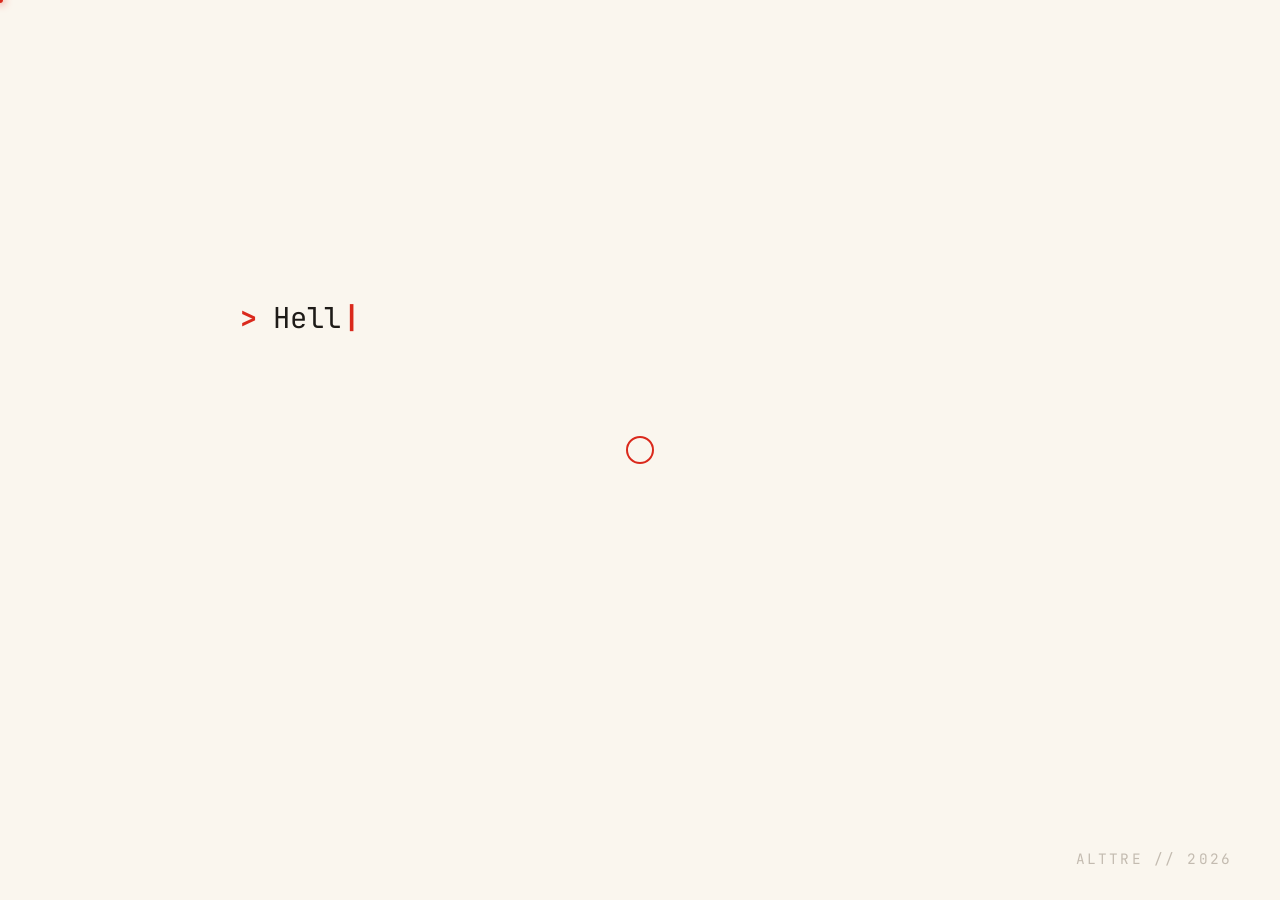
==== commit 69c0ff37: "." ====
--- a/index.html
+++ b/index.html
@@ -60,11 +60,11 @@
                     </div>
                 </div>
                 <nav class="portfolio-nav" id="portfolioNav">
-                    <button class="nav-btn" id="navHomeBtn">Giriş / Intro</button>
+                    <button class="nav-btn" id="navHomeBtn">Intro</button>
                     <button class="nav-btn active" id="navProjectsBtn">Projects</button>
                     <button class="nav-btn" id="navSkillsBtn">Skills</button>
-                    <button class="nav-btn" id="navSetupBtn">Ben Kimim</button>
-                    <button class="nav-contact-btn" id="navContactBtn">İletişim / Contact</button>
+                    <button class="nav-btn" id="navSetupBtn">About Me</button>
+                    <button class="nav-contact-btn" id="navContactBtn">Contact</button>
                 </nav>
             </header>
 
@@ -126,55 +126,50 @@
             </div>
         </div>
 
-        <!-- ========== BEN KIMIM (ABOUT ME) PANEL ========== -->
+        <!-- ========== ABOUT ME PANEL ========== -->
         <div id="setupPanel" class="info-panel-modal">
             <div class="info-panel-overlay" id="setupOverlay"></div>
             <div class="info-panel-content">
                 <button class="info-panel-close-btn" id="setupCloseBtn">&times;</button>
                 <div class="panel-header">
-                    <h2>BEN KİMİM / ABOUT ME</h2>
-                    <p>Yapay zeka, donanım entegrasyonları ve sıfırdan web çözümleri geliştiren bilişim öğrencisi.</p>
+                    <h2>ABOUT ME</h2>
+                    <p>IT student and software developer building from-scratch systems, hardware integrations, and AI agents.</p>
                 </div>
                 <div class="setup-container">
                     <div class="setup-box">
-                        <h3>Profil / Developer Identity</h3>
+                        <h3>Developer Identity</h3>
                         <p class="setup-description" style="font-size: 0.95rem; color: var(--text-secondary); line-height: 1.5; margin-top: 0;">
-                            Ben <strong>Ali Turan (Alttre)</strong>. Mesleki ve Teknik Anadolu Lisesi Bilişim Teknolojileri alanı öğrencisiyim. 
-                            Sıfırdan web sistemleri, özel gömülü donanım projeleri ve yapay zeka ajanları (AI Agents) üzerine çalışıyorum. 
-                            Aynı zamanda <strong>Nebula Team</strong> kurucu ortağıyım.
+                            I am <strong>Ali Turan (Alttre)</strong>, an Information Technology student in Vocational and Technical High School. I specialize in building web systems from scratch, custom embedded hardware integrations, and autonomous AI agents. I am also the co-founder of <strong>Nebula Team</strong>.
                         </p>
-                        <p class="setup-description" style="font-size: 0.9rem; color: var(--text-muted); line-height: 1.4; font-style: italic; margin-top: 0.8rem;">
-                            I am <strong>Ali Turan (Alttre)</strong>, an Information Technology student in Vocational and Technical High School. I specialize in building from-scratch web systems, custom hardware prototypes, and autonomous AI agents. I am also the co-founder of <strong>Nebula Team</strong>.
-                        </p>
                     </div>
                     
                     <div class="setup-box">
-                        <h3>Çalışma Alanım / Hardware & Desktop System</h3>
-                        <div class="setup-spec"><strong>İşlemci / CPU:</strong> AMD Ryzen 7 7600</div>
-                        <div class="setup-spec"><strong>Bellek / RAM:</strong> 32 GB DDR5 RAM</div>
-                        <div class="setup-spec"><strong>Ekran Kartı / GPU:</strong> NVIDIA RTX 5060 8GB</div>
-                        <div class="setup-spec"><strong>İşletim Sistemi / OS:</strong> Custom Linux (Hyprland WM)</div>
-                        <p class="setup-description">Yüksek performanslı yapay zeka ajanı prototipleme ve yazılım geliştirme bilgisayarım. Hyprland ile optimize edilmiş dinamik pencere yöneticisi ve temiz bir çalışma alanı sunar.</p>
-                    </div>
-                    <div class="setup-box">
-                        <h3>Mobil Lab / Mobile Setup</h3>
-                        <div class="setup-spec"><strong>İşlemci / CPU:</strong> Intel Core i5-8300H</div>
-                        <div class="setup-spec"><strong>Bellek / RAM:</strong> 16 GB DDR4 RAM</div>
-                        <div class="setup-spec"><strong>Ekran Kartı / GPU:</strong> NVIDIA GTX 1050 Ti Mobile</div>
-                        <div class="setup-spec"><strong>İşletim Sistemi / OS:</strong> Pop!_OS 24.04 LTS</div>
-                        <p class="setup-description">Gömülü sistem yazılımları yükleme, saha testleri ve hareket halinde çalışma ortamı hata ayıklama için kullandığım taşınabilir yol arkadaşım.</p>
+                        <h3>Work Environment & Setup</h3>
+                        <div class="setup-spec"><strong>Processor / CPU:</strong> AMD Ryzen 7 7600</div>
+                        <div class="setup-spec"><strong>Memory / RAM:</strong> 32 GB DDR5 RAM</div>
+                        <div class="setup-spec"><strong>Graphics Card / GPU:</strong> NVIDIA RTX 5060 8GB</div>
+                        <div class="setup-spec"><strong>Operating System / OS:</strong> Custom Linux (Hyprland WM)</div>
+                        <p class="setup-description">My high-performance development rig optimized for local AI agent testing and compilation. Configured with a clean, dynamic Hyprland tiled window manager workspace.</p>
+                    </div>
+                    <div class="setup-box">
+                        <h3>Mobile Lab Setup</h3>
+                        <div class="setup-spec"><strong>Processor / CPU:</strong> Intel Core i5-8300H</div>
+                        <div class="setup-spec"><strong>Memory / RAM:</strong> 16 GB DDR4 RAM</div>
+                        <div class="setup-spec"><strong>Graphics Card / GPU:</strong> NVIDIA GTX 1050 Ti Mobile</div>
+                        <div class="setup-spec"><strong>Operating System / OS:</strong> Pop!_OS 24.04 LTS</div>
+                        <p class="setup-description">My portable workstation companion used for compiling hardware firmware, field testing robotics configurations, and live debugging.</p>
                     </div>
                 </div>
                 <div class="setup-details-extra">
-                    <h3>Geliştirici Felsefem / Philosophy</h3>
+                    <h3>Developer Philosophy</h3>
                     <div class="habits-list">
                         <div class="habit-item">
-                            <strong>Sıfırdan Kodlama (From-Scratch):</strong>
-                            Hazır şablonlar kullanmak yerine JavaScript, TypeScript ve Python dillerinde sistem altyapılarını sıfırdan yazmayı tercih ediyorum.
+                            <strong>From-Scratch Development:</strong>
+                            I prefer building core backend architectures natively in JavaScript, TypeScript, and Python instead of relying on heavy builders and low-code drag-and-drop templates.
                         </div>
                         <div class="habit-item">
-                            <strong>Görsel Mekanik (Visual Mechanics):</strong>
-                            Büyük grafik motorları kullanmak yerine hafif ve performansı yüksek CSS 3D dönüşümleri ve tekerlek tabanlı animasyonları tercih ediyorum.
+                            <strong>Visual Mechanics:</strong>
+                            I enjoy leveraging lightweight CSS 3D transformations and wheel-event layouts rather than bloating pages with large, third-party graphic engines.
                         </div>
                     </div>
                 </div>
@@ -309,43 +304,43 @@
             <div class="passcode-overlay" id="passcodeOverlay"></div>
             <div class="passcode-content">
                 <button class="passcode-close-btn" id="passcodeCloseBtn">&times;</button>
-                <h3>Yönetici Girişi / Admin Login</h3>
-                <p>Bu cihazda yönetici panelini etkinleştirmek için şifreyi giriniz.</p>
+                <h3>Admin Login</h3>
+                <p>Please enter the passcode to authorize this device.</p>
                 <div class="passcode-input-container">
                     <input type="password" id="adminPasscodeField" placeholder="••••••••" autocomplete="current-password">
-                    <button id="adminPasscodeSubmitBtn" class="passcode-submit-btn">Doğrula</button>
-                </div>
-                <div id="passcodeErrorMessage" class="passcode-error-message">Şifre hatalı / Incorrect passcode</div>
+                    <button id="adminPasscodeSubmitBtn" class="passcode-submit-btn">Submit</button>
+                </div>
+                <div id="passcodeErrorMessage" class="passcode-error-message">Incorrect passcode</div>
             </div>
         </div>
  
-        <!-- ========== CONTACT PANEL (İLETİŞİM) ========== -->
+        <!-- ========== CONTACT PANEL ========== -->
         <div id="contactPanel" class="info-panel-modal">
             <div class="info-panel-overlay" id="contactOverlay"></div>
             <div class="info-panel-content">
                 <button class="info-panel-close-btn" id="contactCloseBtn">&times;</button>
                 <div class="panel-header">
-                    <h2>İLETİŞİM / CONTACT</h2>
-                    <p>Benimle iletişime geçin veya sosyal ağlarımdan ulaşın.</p>
+                    <h2>CONTACT</h2>
+                    <p>Get in touch or reach out via my social networks.</p>
                 </div>
                 
                 <div class="setup-container">
                     <!-- Web3Forms AJAX Form -->
                     <div class="setup-box">
-                        <h3>Mesaj Gönder / Send Message</h3>
+                        <h3>Send a Message</h3>
                         <form id="contactForm" class="conversational-contact-form">
                             <!-- Web3Forms Access Key -->
                             <input type="hidden" name="access_key" value="c9211ea9-3542-461e-9d15-ecbc3a9f5a33">
                             <input type="checkbox" name="botcheck" class="hidden" style="display: none;">
                             
                             <p class="conversational-sentence">
-                                Merhaba, benim adım <input type="text" name="name" id="contactName" required placeholder="adınız / your name" class="inline-input">. 
-                                Bana <input type="email" name="email" id="contactEmail" required placeholder="e-postanız / email" class="inline-input"> adresinden ulaşabilirsiniz. 
-                                Sizinle <span class="textarea-inline-wrapper"><textarea name="message" id="contactMessage" required placeholder="görüşmek istediğiniz konu / your message" class="inline-textarea"></textarea></span> hakkında görüşmek istiyorum.
+                                Hello, my name is <input type="text" name="name" id="contactName" required placeholder="your name" class="inline-input">. 
+                                You can reach me at <input type="email" name="email" id="contactEmail" required placeholder="your email" class="inline-input">. 
+                                I would like to discuss <span class="textarea-inline-wrapper"><textarea name="message" id="contactMessage" required placeholder="your message / topic of discussion" class="inline-textarea"></textarea></span>.
                             </p>
                             
                             <div class="conversational-footer">
-                                <button type="submit" class="admin-submit-btn" id="contactSubmitBtn">Mesajı Uçur / Send Message &rarr;</button>
+                                <button type="submit" class="admin-submit-btn" id="contactSubmitBtn">Send Message &rarr;</button>
                                 <div id="contactFormStatus" class="contact-status-message" style="margin-top: 15px; font-weight: 500; font-size: 0.9rem;"></div>
                             </div>
                         </form>
@@ -353,8 +348,8 @@
                     
                     <!-- Social Media Links Section -->
                     <div class="setup-box">
-                        <h3>Sosyal Medya / Social Accounts</h3>
-                        <p class="setup-description" style="margin-top: 0; margin-bottom: 1.2rem;">Aşağıdaki platformlar üzerinden beni takip edebilir veya iletişime geçebilirsiniz.</p>
+                        <h3>Social Accounts</h3>
+                        <p class="setup-description" style="margin-top: 0; margin-bottom: 1.2rem;">Feel free to follow my work or contact me directly through these channels.</p>
                         <div class="social-links-grid">
                             <a href="https://instagram.com" target="_blank" class="social-link-card instagram" id="socialInstagram">
                                 <div class="social-link-icon">📸</div>
@@ -377,6 +372,13 @@
                                     <span class="social-link-handle">@Alttrest</span>
                                 </div>
                             </a>
+                            <a href="mailto:ali-turan-@outlook.com" class="social-link-card email" id="socialEmail">
+                                <div class="social-link-icon">✉️</div>
+                                <div class="social-link-details">
+                                    <span class="social-link-name">Email</span>
+                                    <span class="social-link-handle">ali-turan-@outlook.com</span>
+                                </div>
+                            </a>
                         </div>
                     </div>
                 </div>
--- a/style.css
+++ b/style.css
@@ -1883,6 +1883,12 @@
 .social-link-card.github:hover {
     border-color: #24292e;
     box-shadow: 0 0 15px rgba(36, 41, 46, 0.1);
+    transform: translateY(-2px);
+}
+
+.social-link-card.email:hover {
+    border-color: var(--accent-red);
+    box-shadow: 0 0 15px rgba(218, 41, 28, 0.1);
     transform: translateY(-2px);
 }
 
